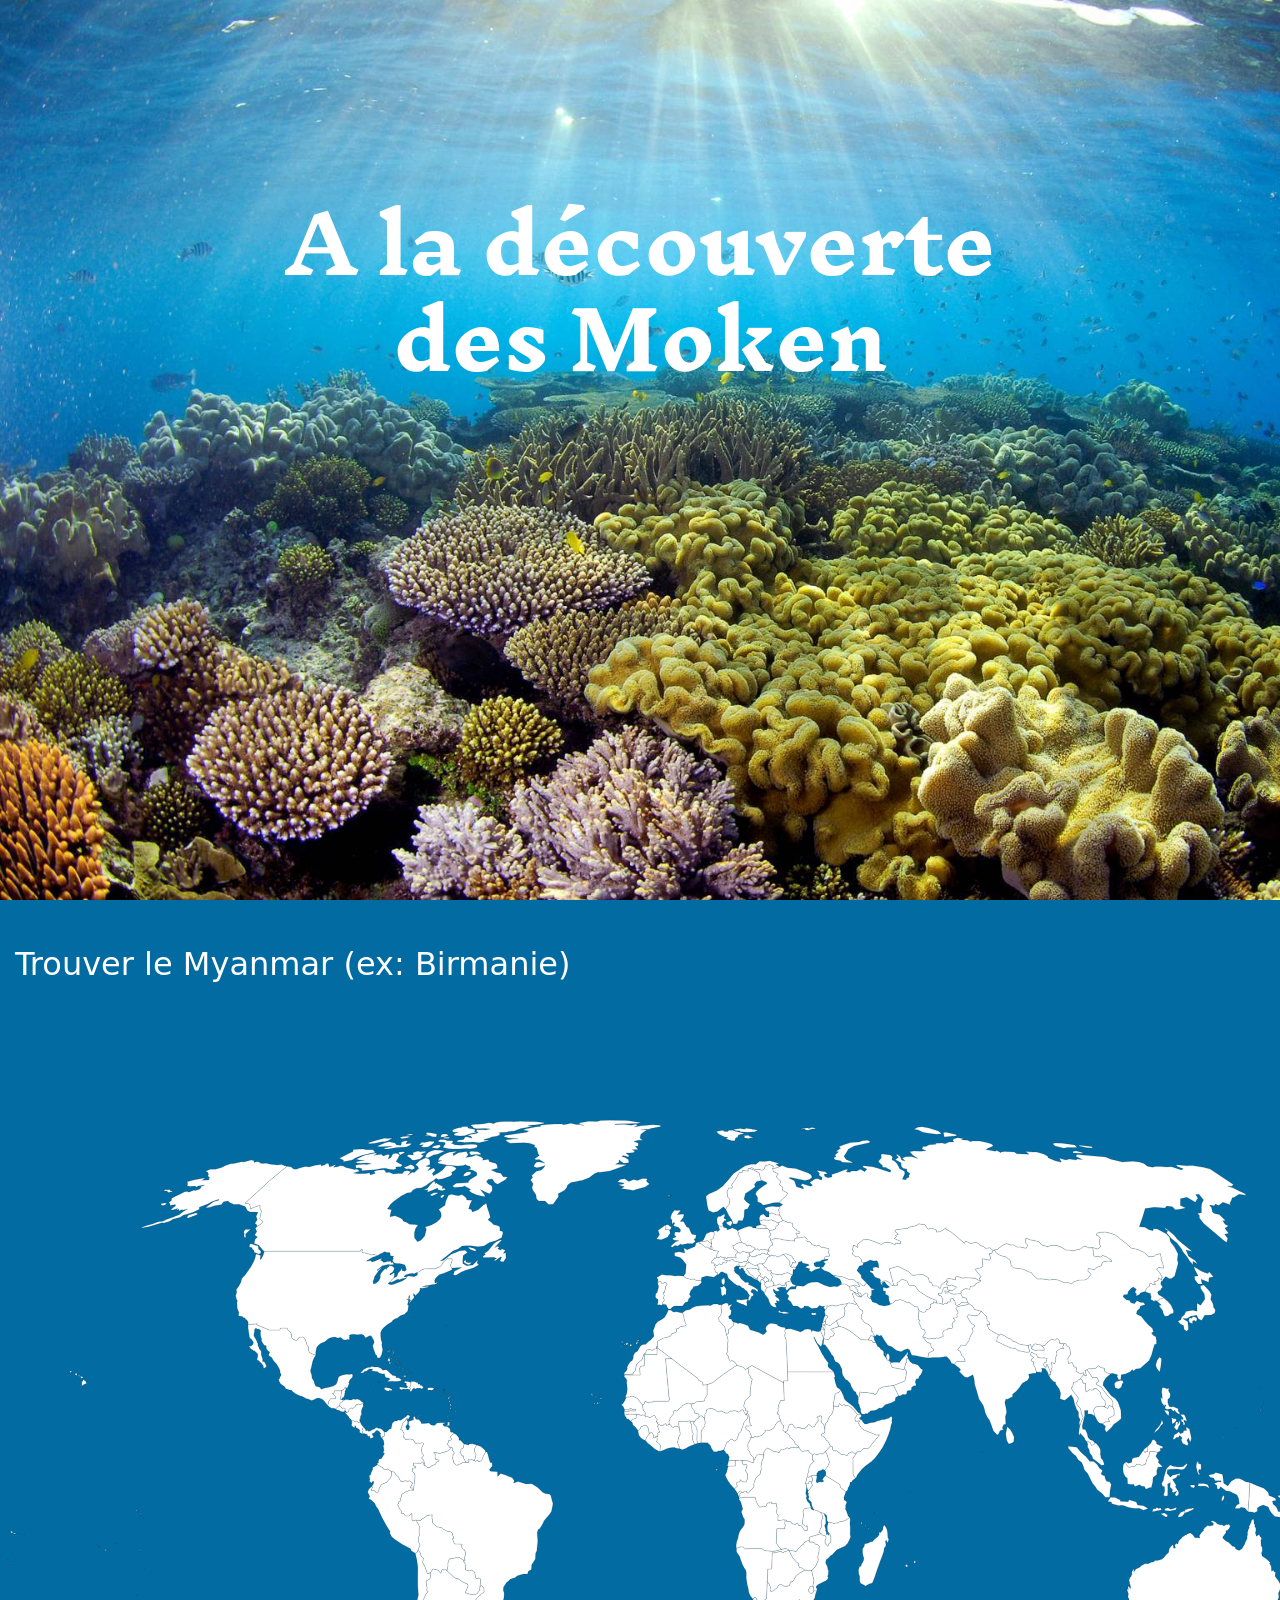
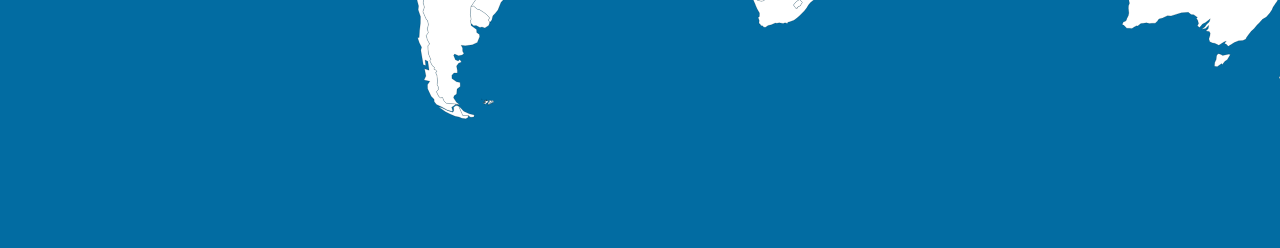
==== index.html @ c0bf1353 "Initial commit Created from https://vercel.com/new" ====
<!DOCTYPE html>
<html lang="fr">

<head>
    <meta charset="UTF-8">
    <meta name="viewport" content="width=device-width, initial-scale=1.0">
    <link href="style.css" rel="stylesheet">
    <link href="https://cdn.jsdelivr.net/npm/bootstrap@5.3.3/dist/css/bootstrap.min.css" rel="stylesheet"
        integrity="sha384-QWTKZyjpPEjISv5WaRU9OFeRpok6YctnYmDr5pNlyT2bRjXh0JMhjY6hW+ALEwIH" crossorigin="anonymous">
    <title>MOKEN</title>
</head>

<body>

    <div class="imagedefond">
        <h1 id="title">A la découverte <br> des Moken</h1>
    </div>
    <div class="fond-bleu" >
        <h2>Trouver le Myanmar (ex: Birmanie)</h2>
        <svg baseprofile="tiny" fill="#ffffff" height="857" stroke="black" stroke-linecap="round" stroke-linejoin="round" stroke-width=".2" version="1.2" viewbox="0 0 2000 857" width="1400" xmlns="http://www.w3.org/2000/svg">
            
            
            
            <path d="M1383 261.6l1.5 1.8-2.9 0.8-2.4 1.1-5.9 0.8-5.3 1.3-2.4 2.8 1.9 2.7 1.4 3.2-2 2.7 0.8 2.5-0.9 2.3-5.2-0.2 3.1 4.2-3.1 1.7-1.4 3.8 1.1 3.9-1.8 1.8-2.1-0.6-4 0.9-0.2 1.7-4.1 0-2.3 3.7 0.8 5.4-6.6 2.7-3.9-0.6-0.9 1.4-3.4-0.8-5.3 1-9.6-3.3 3.9-5.8-1.1-4.1-4.3-1.1-1.2-4.1-2.7-5.1 1.6-3.5-2.5-1 0.5-4.7 0.6-8 5.9 2.5 3.9-0.9 0.4-2.9 4-0.9 2.6-2-0.2-5.1 4.2-1.3 0.3-2.2 2.9 1.7 1.6 0.2 3 0 4.3 1.4 1.8 0.7 3.4-2 2.1 1.2 0.9-2.9 3.2 0.1 0.6-0.9-0.2-2.6 1.7-2.2 3.3 1.4-0.1 2 1.7 0.3 0.9 5.4 2.7 2.1 1.5-1.4 2.2-0.6 2.5-2.9 3.8 0.5 5.4 0z" id="AF" name="Afghanistan">
            </path> 
            <path class="Angola" d="M 1121.2 572 1121.8 574 1121.1 577.1 1122 580.1 1121.1 582.5 1121.5 584.7 1109.8 584.6 1109 605.1 1112.6 610.3 1116.2 614.3 1105.8 616.9 1092.3 616 1088.5 613 1065.8 613.2 1065 613.7 1061.7 610.8 1058.1 610.6 1054.7 611.7 1052 612.9 1051.5 608.9 1052.4 603.2 1054.4 597.3 1054.7 594.6 1056.6 588.8 1058 586.2 1061.3 582 1063.2 579.1 1063.8 574.4 1063.5 570.7 1061.9 568.4 1060.4 564.5 1059.1 560.7 1059.4 559.3 1061.1 556.8 1059.5 550.6 1058.3 546.3 1055.5 542.2 1056.1 541 1058.4 540.1 1060.1 540.2 1062.1 539.5 1078.8 539.6 1080.1 544.3 1081.7 548.2 1083 550.3 1085.1 553.6 1088.9 553.1 1090.7 552.2 1093.8 553.1 1094.7 551.5 1096.2 547.8 1099.7 547.5 1100 546.4 1102.9 546.4 1102.4 548.7 1109.2 548.6 1109.3 552.7 1110.4 555.1 1109.5 559 1109.9 563 1111.7 565.4 1111.3 573 1112.7 572.4 1115.1 572.6 1118.6 571.6 1121.2 572 Z">
            </path>

            <path class="Angola" d="M 1055.3 539 1053.8 534.2 1056.1 531.4 1057.8 530.3 1059.9 532.5 1057.9 533.9 1056.9 535.5 1056.7 538.3 1055.3 539 Z">
            </path>

            <path d="M1088 228l0.4 1.2 1.4-0.6 1.2 1.7 1.3 0.7 0.6 2.3-0.5 2.2 1 2.7 2.3 1.5 0.1 1.7-1.7 0.9-0.1 2.1-2.2 3.1-0.9-0.4-0.2-1.4-3.1-2.2-0.7-3 0.1-4.4 0.5-1.9-0.9-1-0.5-2.1 1.9-3.1z" id="AL" name="Albania">
            </path>

            <path d="M1296.2 336.7l1.3 5.1-2.8 0 0 4.2 1.1 0.9-2.4 1.3 0.2 2.6-1.3 2.6 0 2.6-1 1.4-16.9-3.2-2.7-6.6-0.3-1.4 0.9-0.4 0.4 1.8 4.2-1 4.6 0.2 3.4 0.2 3.3-4.4 3.7-4.1 3-4 1.3 2.2z" id="AE" name="United Arab Emirates">
            </path>

            <path class="Argentina" d="M 669.1 851.7 666.1 851.5 661.1 851.5 655.1 837.9 658.2 840.7 662.5 845.3 670.3 849 677.6 850.5 676.8 853.5 672.4 853.8 669.1 851.7 Z">
            </path>

            <path class="Argentina" d="M 638.6 644.7 649.9 655.1 654.5 656.1 661.8 660.9 667.7 663.4 668.8 666.2 664.6 676 670.4 677.7 676.7 678.7 680.9 677.7 685.2 672.7 685.5 667.1 688.1 665.8 691.3 669.6 691.7 674.7 687.5 678.2 684.2 680.8 678.9 687.1 672.9 695.8 672.4 701 672 707.6 673.2 714 672.3 715.4 672.7 719.5 673 722.9 680.8 728.4 681 732.8 684.9 735.6 685.2 738.7 681.9 746.9 674.9 750.4 664.7 751.7 658.7 751 660.8 754.9 660.9 759.6 662.7 762.8 660.2 765.1 655.1 766 649.5 763.6 648 765.3 650.5 771.6 654.5 773.5 656.8 771.5 659.3 774.8 655.1 776.8 652.2 780.8 653.4 787.1 653.3 790.5 648.5 790.5 645.5 793.7 645.6 798.5 652.1 803.1 657.3 804.3 657.5 810 652.9 813.5 652.3 820.8 648.8 823.2 647.9 826.1 652.1 832.6 656.7 836.1 654.6 835.8 649.7 834.8 637.6 834 634.1 830.4 632.2 825.8 629.1 826.2 626.5 823.9 623.4 817.4 626.1 814.6 626.2 810.7 624.4 807.5 625.1 802.1 624 793.8 622.2 790.1 624 788.9 622.6 786.5 619.8 785.3 620.6 782.6 617.5 780.2 613.8 772.9 615.5 771.6 612.2 763.8 611.4 757.3 611.2 751.6 613.7 749.3 610.4 743 608.8 737.2 611.8 733 610.4 727.6 612 721.4 610.6 715.5 609 714.3 604.1 703.2 606.2 696.6 604.5 690.4 605.4 684.5 608 678.5 611.3 674.5 609.3 672 610.1 669.9 608.5 659.2 614.1 656.1 615.3 649.4 614.4 647.8 618.4 642 625.9 643.6 629.6 648.2 631.2 643 637.6 643.3 638.6 644.7 Z">
            </path>

            <path d="M1230.8 253l-1.8 0.2-2.8-3.7-0.2-1-2.3 0-1.9-1.7-1 0.1-2.4-1.8-4.2-1.6-0.1-3.1-1.3-2.2 7-1 1.4 1.6 2.2 1.1-0.7 1.6 3.2 2.2-1.1 2.1 2.6 1.7 2.5 1 0.9 4.5z" id="AM" name="Armenia">
            </path>

            <path class="Australia" d="M 1743 763.6 1746.7 765.8 1750 764.9 1754.9 763.7 1757.7 764.1 1753.2 771.7 1749.9 773.8 1745.9 779 1745.3 777.2 1738.7 781.6 1737.9 781.3 1734.9 781.1 1735.4 775.7 1737.4 771.5 1738 765.9 1740 763 1743 763.6 Z">
            </path>

            <path class="Australia" d="M 1793.5 590.2 1794.7 595.2 1798.7 592.8 1800.1 595.5 1802.4 598 1801.3 600.9 1801.5 606.4 1801.7 609.6 1803 610.4 1803.4 615.9 1802.2 619.2 1803 623.5 1808.4 626.9 1811.6 629.9 1814.8 632.7 1813.7 634.3 1816 638.3 1816.5 645.3 1819.1 643.9 1820.6 646.6 1822.2 645.7 1821.5 652.5 1824.4 656.4 1826.3 658.8 1829.1 664 1829.1 669.2 1828.1 672.9 1826.3 676.8 1827 682.3 1824.5 688 1822.4 691 1818.6 696.7 1817.1 700.4 1814 705 1809 710.8 1803.5 714 1799.1 718.9 1795.8 722.1 1791.4 727.6 1787.7 730.8 1783.8 735.6 1780.7 740 1779.9 742.1 1775.6 744.3 1769.5 744.5 1763.2 747.2 1759.4 749.6 1754.6 752.4 1751.9 749.5 1749.3 748.4 1751.9 745.1 1748.4 746.3 1741.2 750.9 1737.6 749.2 1735.2 748.2 1732.4 747.7 1728.3 745.9 1727 741.9 1728.5 737.1 1728.9 733.8 1727.5 731.2 1722.8 730.5 1726 727.3 1726.9 722.6 1722.2 727 1716.9 728.2 1721.4 724.7 1723.9 721 1727.4 717.8 1729 713.1 1722.2 718.5 1717.9 720.7 1713.6 725.8 1710.6 723.2 1712.3 719.8 1710.9 715.1 1709.1 712.7 1710.7 711.2 1705.4 707.3 1701.6 707.2 1697.6 704 1687.7 704.6 1679.8 706.9 1672.9 709.1 1667.9 708.7 1660.9 712 1655.6 713.4 1653.3 716.8 1650.3 719.4 1645.6 719.6 1642 720.1 1637.8 719 1633.6 719.7 1629.8 720 1625.3 723.4 1623.8 723.1 1620.4 724.9 1617 726.9 1613.2 726.7 1609.7 726.7 1605.6 722.6 1603.2 721.4 1604.7 717.7 1607.6 716.8 1609.1 715.4 1609.7 713.1 1612 708.6 1612.7 704.8 1612 698.3 1612.2 694.6 1613.6 691 1612.7 686.8 1613 684.9 1611.3 682.3 1612 677.3 1610.1 672.2 1610 669.5 1611.8 672.3 1611.3 666.3 1613.6 668.2 1614.7 670.7 1615.3 667.4 1613.7 662.3 1613.6 660.3 1612.8 658.4 1614.1 654.7 1615.6 653.1 1616.9 649.9 1617 646.1 1620.1 641.5 1619.7 646.4 1622.8 642 1627.7 639.8 1630.9 637.1 1635.6 634.7 1638.2 634.2 1639.6 635 1644.4 632.6 1647.9 631.9 1649 630.5 1650.5 629.9 1653.6 630.1 1659.8 628.2 1663.3 625.3 1665.3 621.9 1669.2 618.7 1669.9 616.1 1670.6 612.6 1675.5 607.1 1676.9 612.7 1679.5 611.4 1678 608.4 1680.3 605.3 1682.5 606.7 1684 601.8 1687.5 598.6 1689.3 596.1 1692.2 595 1692.6 593.2 1694.9 593.9 1695.3 592.3 1697.9 591.4 1700.7 590.5 1704.4 593.5 1707 597.3 1710.5 597.3 1714 597.9 1713.3 594.4 1716.8 589.3 1719.5 587.6 1718.9 586 1721.8 582.3 1725.5 580 1728.2 580.8 1733.1 579.6 1733.4 576.3 1729.5 574.2 1732.6 573.3 1736.2 574.9 1738.9 577.5 1743.4 579.1 1745.1 578.5 1748.4 580.5 1751.9 578.6 1753.9 579.2 1755.4 577.9 1757.6 581.1 1755.6 584.6 1753.1 587.2 1751.2 587.4 1751.5 589.9 1749.3 593.1 1746.8 596.3 1747 598.1 1750.8 601.7 1754.8 603.7 1757.3 605.9 1760.6 609.7 1762.2 609.7 1764.8 611.4 1765.3 613.4 1770.2 615.5 1774.3 613.3 1776.1 609.9 1777.8 607 1779.1 603.5 1781.7 598.4 1781.5 595.3 1782.2 593.4 1782.1 589.8 1783.5 584.9 1784.8 583.6 1784.2 581.5 1786 578.1 1787.5 574.6 1787.9 572.7 1790.2 570.3 1791.5 573.5 1791.4 577.5 1792.7 578.3 1792.6 581 1794.2 584.2 1794.1 587.9 1793.5 590.2 Z">
            </path>

            <path d="M1070.6 190.8l-0.3 0.8 0.7 2.1-0.2 2.6-2.8 0 1.1 1.4-1.3 4-0.9 1.1-4.4 0.1-2.4 1.5-4.2-0.5-7.3-1.7-1.3-2.1-4.9 1.1-0.5 1.2-3.1-0.9-2.6-0.2-2.3-1.2 0.7-1.5-0.2-1.1 1.4-0.3 2.7 1.7 0.6-1.7 4.4 0.3 3.5-1.1 2.4 0.2 1.7 1.3 0.4-1.1-1-4.1 1.7-0.8 1.6-2.9 3.8 2.1 2.6-2.6 1.7-0.5 4 1.9 2.3-0.3 2.4 1.2z" id="AT" name="Austria">
            </path>

            <path class="Azerbaijan" d="M 1229 253.2 1225.2 252.3 1222 249.4 1220.8 246.9 1221.8 246.8 1223.7 248.5 1226 248.5 1226.2 249.5 1229 253.2 Z">
            </path>
            
            <path class="Azerbaijan" d="M 1235.3 236.2 1237.8 233.6 1241.3 236.9 1244.9 241.5 1247.4 241.8 1249.3 243.5 1245.1 244 1245.2 249 1244.8 251.2 1243.1 252.7 1243.9 255.8 1242.6 256.2 1238.7 252.8 1239.9 249.7 1238 247.8 1236.1 248.3 1230.8 253 1229.9 248.5 1227.4 247.5 1224.8 245.8 1225.9 243.7 1222.7 241.5 1223.4 239.9 1221.2 238.8 1219.8 237.2 1220.9 236.1 1225.1 238 1228 238.3 1228.6 237.6 1225.3 234.1 1226.5 233.3 1228 233.5 1232.3 237.3 1234.7 237.8 1235.3 236.2 Z">
            </path>

            <path d="M1154.9 530.4l-0.6 0.1 0-0.3-2-6.1-0.01-0.06-0.09-1.04-1.4-2.9 3.5 0.5 1.7-3.7 3.1 0.4 0.3 2.5 1.2 1.5 0 2.1-1.4 1.3-2.3 3.4-2 2.3z" id="BI" name="Burundi">
            </path>

            <path d="M1016.5 177.1l-0.4 4.2-1.3 0.2-0.4 3.5-4.4-2.9-2.5 0.5-3.5-2.9-2.4-2.5-2.2-0.1-0.8-2.2 3.9-1.2 3.6 0.5 4.5-1.3 3.1 2.7 2.8 1.5z" id="BE" name="Belgium">
            </path>

            <path d="M1006.7 427l-0.2 2.1 1.3 3.8-1.1 2.6 0.6 1.7-2.8 4-1.7 2-1.1 4 0.2 4.1-0.3 10.3-4.7 0.8-1.4-4.4 0.3-14.8-1.2-1.3-0.2-3.2-2-2.2-1.7-1.9 0.7-3.4 2-0.7 1.1-2.8 2.8-0.6 1.2-1.9 1.9-1.9 2 0 4.3 3.7z" id="BJ" name="Benin">
            </path>

            <path d="M988.5 406l-0.5 3.1 0.8 2.9 3.1 4.2 0.2 3.1 6.5 1.5-0.1 4.4-1.2 1.9-2.8 0.6-1.1 2.8-2 0.7-4.9-0.1-2.6-0.5-1.8 1-2.5-0.5-9.8 0.3-0.2 3.7 0.8 4.8-3.9-1.6-2.6 0.2-2 1.6-2.5-1.3-1-2.2-2.5-1.4-0.4-3.7 1.6-2.7-0.2-2.2 4.5-5.3 0.9-4.4 1.5-1.6 2.7 0.9 2.4-1.3 0.8-1.7 4.3-2.8 1.1-2 5.3-2.7 3.1-0.9 1.4 1.2 3.6 0z" id="BF" name="Burkina Faso">
            </path>

            <path d="M1500.6 360.3l0.6 4.6-2.1-1 1.1 5.2-2.1-3.3-0.8-3.3-1.5-3.1-2.8-3.7-5.2-0.3 0.9 2.7-1.2 3.5-2.6-1.3-0.6 1.2-1.7-0.7-2.2-0.6-1.6-5.3-2.6-4.8 0.3-3.9-3.7-1.7 0.9-2.3 3-2.4-4.6-3.4 1.2-4.4 4.9 2.8 2.7 0.3 1.2 4.5 5.4 0.9 5.1-0.1 3.4 1.1-1.6 5.4-2.4 0.4-1.2 3.6 3.6 3.4 0.3-4.2 1.5 0 4.4 10.2z" id="BD" name="Bangladesh">
            </path>

            <path d="M1132.6 221.6l-2.3 2.6-1.3 4.5 2.1 3.6-4.6-0.8-5 2 0.3 3.2-4.6 0.6-3.9-2.3-4 1.8-3.8-0.2-0.8-4.2-2.8-2.1 0.7-0.8-0.6-0.8 0.6-2 1.8-2-2.8-2.7-0.7-2.4 1.1-1.4 1.8 2.6 1.9-0.4 4 0.9 7.6 0.4 2.3-1.6 5.9-1.5 4 2.3 3.1 0.7z" id="BG" name="Bulgaria">
            </path>

            <path d="M1083 214.3l1.9-0.1-1.1 2.8 2.7 2.5-0.5 2.9-1.1 0.3-0.9 0.6-1.6 1.5-0.4 3.5-4.8-2.4-2.1-2.7-2.1-1.4-2.5-2.4-1.3-1.9-2.7-3 0.8-2.6 2 1.5 1-1.4 2.3-0.1 4.5 1.1 3.5-0.1 2.4 1.4z" id="BA" name="Bosnia and Herzegovina">
            </path>

            <path d="M1141.6 162.7l-3.9-0.2-0.8 0.6 1.5 2 2 4-4.1 0.3-1.3 1.4 0.3 3.1-2.1-0.6-4.3 0.3-1.5-1.5-1.7 1.1-1.9-0.9-3.9-0.1-5.7-1.5-4.9-0.5-3.8 0.2-2.4 1.6-2.3 0.3-0.5-2.8-1.9-2.8 2.8-1.3-0.4-2.4-1.7-2.3-0.6-2.7 4.7 0 4.8-2.3 0.5-3.4 3.6-2-1-2.7 2.7-1 4.6-2.3 5.3 1.5 0.9 1.5 2.4-0.7 4.8 1.4 1.1 2.9-0.7 1.6 3.8 4 2.1 1.1 0 1.1 3.4 1.1 1.7 1.6-1.6 1.3z" id="BY" name="Belarus">
            </path>

            <path d="M487.8 399.8l-1.7 0 1.3-7.2 0.7-5.1 0.1-1 0.7-0.3 0.9 0.8 2.5-3.9 1.1-0.1-0.1 1 1 0-0.3 1.8-1.3 2.7 0.4 1-0.9 2.3 0.3 0.6-1 3.3-1.3 1.7-1.1 0.2-1.3 2.2z" id="BZ" name="Belize">
            </path>

            <path d="M662.5 631.4l-0.3-2-5.4-3.3-5.2-0.1-9.6 1.9-2.1 5.6 0.2 3.5-1.5 7.7-1-1.4-6.4-0.3-1.6 5.2-3.7-4.6-7.5-1.6-4 5.8-3.9 0.9-3.1-8.9-3.7-7.2 1.1-6.2-3.2-2.7-1.2-4.6-3.2-4.4 2.9-6.9-2.9-5.4 1.1-2.2-1.2-2.4 1.9-3.2-0.3-5.4 0-4.6 1.1-2.1-5.5-10.4 4.2 0.6 2.9-0.2 1.1-1.9 4.8-2.6 2.9-2.4 7.3-1.1-0.4 4.8 0.9 2.5-0.3 4.3 6.5 5.7 6.4 1.1 2.3 2.4 3.9 1.3 2.5 1.8 3.5 0 3.4 1.9 0.5 3.7 1.2 1.9 0.3 2.7-1.7 0.1 2.8 7.5 10.7 0.3-0.5 3.7 0.8 2.5 3.2 1.8 1.7 4-0.6 5.1-1.3 2.8 0.8 3.6-1.6 1.4z" id="BO" name="Bolivia">
            </path>

            <path d="M665.8 489.6l3.1 0.6 0.6-1.4-1-1.2 0.6-1.9 2.3 0.6 2.7-0.7 3.2 1.4 2.5 1.3 1.7-1.7 1.3 0.2 0.8 1.8 2.7-0.4 2.2-2.5 1.8-4.7 3.4-5.9 2-0.3 1.3 3.6 3 11.2 3.1 1.1 0.1 4.4-4.3 5.3 1.7 1.9 10.1 1 0.2 6.5 4.3-4.2 7.1 2.3 9.5 3.9 2.8 3.7-0.9 3.6 6.6-2 11 3.4 8.5-0.2 8.4 5.3 7.4 7.2 4.4 1.8 4.8 0.3 2.1 2 2 8.2 1.1 3.9-2.1 10.6-2.7 4.2-7.7 8.9-3.4 7.3-4 5.5-1.4 0.2-1.3 4.7 0.9 12-1.1 9.9-0.3 4.2-1.6 2.6-0.5 8.6-5.2 8.3-0.5 6.7-4.3 2.7-1.1 3.9-6 0-8.5 2.4-3.7 2.9-6 1.9-6.1 5.1-4.1 6.4-0.3 4.8 1.3 3.5-0.3 6.5-0.8 3.1-3.4 3.6-4.5 11.3-4 5-3.2 3.1-1.5 6.1-2.9 3.6-2.1-3.6 1.8-3.1-3.8-4.3-4.8-3.6-6.3-4.1-1.9 0.2-6.3-5-3.4 0.7 6-8.7 5.3-6.3 3.3-2.6 4.2-3.5-0.4-5.1-3.2-3.8-2.6 1.3 0.7-3.7 0.3-3.8-0.3-3.6-2.1-1.1-2 1-2.1-0.3-0.8-2.4-1.1-5.9-1.2-1.9-3.9-1.8-2.2 1.3-5.9-1.3-0.4-8.7-2-3.5 1.6-1.4-0.8-3.6 1.3-2.8 0.6-5.1-1.7-4-3.2-1.8-0.8-2.5 0.5-3.7-10.7-0.3-2.8-7.5 1.7-0.1-0.3-2.7-1.2-1.9-0.5-3.7-3.4-1.9-3.5 0-2.5-1.8-3.9-1.3-2.3-2.4-6.4-1.1-6.5-5.7 0.3-4.3-0.9-2.5 0.4-4.8-7.3 1.1-2.9 2.4-4.8 2.6-1.1 1.9-2.9 0.2-4.2-0.6-3.2 1.1-2.6-0.7-0.1-9.7-4.4 3.7-5-0.1-2.3-3.5-3.8-0.3 1-2.8-3.3-3.9-2.6-5.8 1.5-1.1-0.2-2.8 3.4-1.8-0.7-3.5 1.4-2.2 0.3-3 6.3-4.4 4.6-1.2 0.8-1 5.1 0.3 2.2-17.6 0.1-2.8-0.9-3.6-2.6-2.4 0.1-4.7 3.2-1 1.1 0.7 0.2-2.5-3.3-0.7 0-4 11 0.2 1.9-2.3 1.6 2.1 1 3.8 1.1-0.8 3.1 3.4 4.4-0.4 1.1-2 4.2-1.5 2.4-1.1 0.7-2.7 4.1-1.8-0.3-1.4-4.8-0.5-0.7-4.1 0.3-4.3-2.5-1.6 1.1-0.6 4.1 0.8 4.5 1.6 1.7-1.5 4.1-1 6.4-2.4 2.1-2.5-0.7-1.8 3-0.2 1.2 1.4-0.8 2.9 2 0.9 1.2 3-1.6 2.3-1 5.4 1.4 3.3 0.3 3 3.5 3 2.8 0.3 0.6-1.3 1.8-0.3 2.6-1.1 1.8-1.7 3.2 0.6 1.3-0.3z" id="BR" name="Brazil">
            </path>
            
            <path d="M1633.1 472.8l2.2-2.4 4.6-3.6-0.1 3.2-0.1 4.1-2.7-0.2-1.1 2.2-2.8-3.3z" id="BN" name="Brunei Darussalam">
            </path>

            <path d="M1488.8 323.5l2.6 2.1 0.5 3.9-4.5 0.2-4.7-0.4-3.2 1-5.5-2.5-0.4-1.2 2.6-4.8 2.6-1.6 4.3 1.4 2.9 0.2 2.8 1.7z" id="BT" name="Bhutan">
            </path>

            <path d="M1127.6 615.7l1.9 5.1 1.1 1.2 1.6 3.7 6.1 7 2.3 0.7-0.1 2.3 1.5 4.1 4.3 1 3.4 2.9-8.1 4.7-5.2 4.8-2 4.3-1.8 2.4-3 0.5-1.2 3.1-0.6 2-3.6 1.4-4.5-0.3-2.5-1.8-2.3-0.7-2.8 1.4-1.5 3.1-2.7 1.9-2.8 2.9-4 0.7-1.1-2.3 0.6-3.9-3-6.1-1.4-1 0.6-18.7 5.5-0.2 0.8-22.9 4.2-0.2 8.7-2.3 2 2.7 3.7-2.5 1.7 0 3.2-1.5 1 0.5z" id="BW" name="Botswana">
            </path>

            <path d="M1121.3 446.5l3.9 2.5 3.1 2.6 0.1 2.1 3.9 3.3 2.4 2.8 1.4 3.8 4.3 2.6 0.9 2-1.8 0.7-3.7-0.1-4.2-0.7-2.1 0.5-0.9 1.6-1.8 0.2-2.2-1.4-6.3 3.2-2.6-0.6-0.8 0.5-1.6 3.9-4.3-1.3-4.1-0.6-3.6-2.4-4.7-2.2-3 2.1-2.2 3.2-0.5 4.5-3.6-0.3-3.9-1.1-3.3 3.4-3 6-0.6-1.9-0.3-2.9-2.6-2.1-2.1-3.3-0.5-2.3-2.7-3.4 0.5-1.9-0.6-2.7 0.4-5 1.4-1.1 2.8-6.5 4.6-0.5 1-1.7 1 0.2 1.4 1.4 7.1-2.4 2.4-2.5 2.9-2.3-0.6-2.2 1.6-0.6 5.5 0.4 5.2-3 4-7 2.8-2.6 3.6-1.1 0.7 2.7 3.3 4 0 2.7-0.8 2.6 0.4 2 1.9 1.9 0.5 0.3z" id="CF" name="Central African Republic">
            </path>
            
            <path class="Canada" d="M 665.9 203.6 669.3 204.5 674 204.3 670.7 206.9 668.7 207.3 663.2 204.6 662.6 202.5 665.1 200.6 665.9 203.6 Z">
            </path>

            <path class="Canada" d="M 680.3 187.6 677.9 187.7 672.1 185.8 668.6 182.8 670.5 182.3 676.4 183.9 680.6 186.5 680.3 187.6 Z">
            </path>

            <path class="Canada" d="M 372.4 191.3 369.3 192.2 363 189.4 363 187.2 360.1 185 360.4 183.2 356.1 182.1 356.7 178.7 358.2 177.3 362.3 178.6 364.7 179.6 368.8 180.2 369 182.4 369.4 185.3 372.6 187.9 372.4 191.3 Z">
            </path>

            <path class="Canada" d="M 711.5 177.8 706.5 183.2 710.4 181.1 713.3 182.5 710.9 184.6 714.7 186.3 717.5 184.8 721.8 186.7 719 191.3 722.8 190.2 722.5 193.5 723 197.4 719.4 203 717 203.2 714.1 202 716.6 196.9 715.4 196.1 708.1 201.5 705.1 201.3 709.5 198.3 705.1 196.8 699.6 197.2 690 197 689.8 195.2 693.6 192.9 691.9 191.3 697.3 187.5 705.5 177.6 709.7 174.1 714.7 172 716.8 172.2 715.3 173.9 711.5 177.8 Z">
            </path>

            <path class="Canada" d="M 351.5 156.4 353 157.2 358 156.7 350.8 163.6 351.1 168.6 349.2 168.6 348.5 165.8 349 162.9 348.2 161 349.5 158.3 351.5 156.4 Z">
            </path>

            <path class="Canada" d="M 634.9 108.9 631.3 111.9 629.6 111.4 629.5 109.7 629.9 109.3 632.7 107.6 634.4 107.7 634.9 108.9 Z">
            </path>

            <path  d="M 625.2 105.7 618 108.9 615 108.7 615 107.2 620 104.5 626 104.6 625.2 105.7 Z">
            </path>

            <path  d="M 622.1 88.9 621.2 91.4 623.9 90.5 625.4 92 628.9 94 632.7 95.7 631.3 98.4 634.8 98 636.7 99.9 631.7 101.7 625.8 100.3 625 97.7 618.7 100.8 610.5 103.7 611.2 100.4 604.9 100.9 610.6 98.1 614.2 93.6 619.3 88.5 622.1 88.9 Z">
            </path>

            <path class="Canada" d="M 667 80.6 662.1 80.9 662.8 78.2 666.6 75.1 670.9 74.4 673.2 75.9 671.7 78.2 670.8 79 667 80.6 Z">
            </path>

            <path  d="M 592.5 69.9 588.4 71.8 584.2 70.2 580.3 70.7 576.9 68.3 581.9 66.6 586.8 64.3 589.8 65.8 591.4 66.8 591.8 67.8 592.5 69.9 Z">
            </path>

            <path  d="M 645.5 212.5 643.3 208.9 646.2 200.4 644.6 198.6 640.9 199.6 639.8 198 634.3 202.7 631.1 207.6 628.3 210.5 625.8 211.5 624.1 211.8 623 213.3 613.7 213.3 605.9 213.4 603.2 214.5 596.4 218.9 596.4 218.8 595.5 218.4 593.5 219.3 591.6 220.6 589.8 219.5 585.1 220.3 581.2 221.2 579.3 222 577 224.1 578.8 224.8 580.5 224.4 580.8 224.4 580.5 226.3 575.7 227 572.9 227.8 571.2 228.8 568.6 228.2 567 228.5 564.1 230.3 559.5 232.3 556.8 231.9 558.8 229.7 562.5 226.2 566.6 224.1 567.7 222.3 568.6 219.3 572.4 215.8 573.3 211.8 574.4 215.7 578.2 216.6 580.6 214.5 579.2 209.7 578.3 207.7 574.3 206.5 570.5 205.8 566.6 205.8 563.2 205 562.8 203.6 561.4 204.5 560.2 204.3 562.1 202.2 560.3 201.4 562.2 199 561 197.2 562.7 195.4 557.5 194.5 557.4 190.9 556.6 190.1 553.3 189.9 549.2 188.7 547.7 189.5 545.9 191 542.6 192 539.5 194.5 534.1 192.8 529.7 193.6 525.8 191.7 521.2 190.7 517.9 190.3 516.9 189.3 517.8 185.9 516.1 185.9 514.8 188.3 504.6 188.3 487.6 188.3 470.8 188.3 455.9 188.3 441.1 188.3 426.4 188.3 411.3 188.3 406.5 188.3 391.8 188.3 377.7 188.3 377 188.3 371.6 182.2 370 179.5 363 176.9 364.3 171.4 367.9 167.7 363.8 165 366.9 160.1 364.8 155.7 367.3 152.5 372.4 149.6 375.6 145.8 371 142 372.4 135.1 373.5 130.9 371.9 128.2 371.1 125.8 371.7 122.7 365.2 124.6 357.6 127.9 357.3 124.1 356.8 121.5 354 119.9 349.8 119.7 385.4 87 410 66.6 416 67.9 419.3 70.5 423 71 429.3 68.8 436.3 67.1 441.6 67.7 450.5 65.4 458.7 64.1 458.9 66.3 463.4 65 467.3 62.5 469.4 63.1 470.8 67.9 480.3 64.2 476.4 68.3 482.4 67.4 485.6 65.9 490.2 66.2 494.1 68.4 501.6 70.4 506.3 71.3 510.7 71 513.6 73.8 505.1 76.5 511.5 77.6 523.4 77 527.8 76 529.2 79.3 536.3 76.6 534.2 74.2 538.7 72.4 543.9 72.1 547.8 71.6 549.9 72.9 551.4 75.8 556.4 75.4 561.7 77.9 568.9 77 574.9 77.1 577.3 73.7 581.8 72.8 586.7 74.6 582.4 79.8 588.6 75.4 591.8 75.6 598.2 70.1 596.6 66.8 593.7 64.6 599.2 58.7 607.4 54.9 611.9 55.8 613.9 58.1 614.3 64.1 608.5 66.7 615.2 67.8 610.8 73.3 619.7 69.1 621.9 72.6 617.6 76.6 618.9 80.3 626.2 76.4 632.7 71.6 637.4 65.7 642.9 66.1 648.3 66.9 651.9 69.6 650.2 72.3 645.1 75.2 646 78.1 643.6 80.8 632.7 84.7 626.2 85.6 623 83.9 619.7 86.7 612.3 91.4 609.3 93.9 601.6 97.7 595.1 98.1 590 100.5 587.1 104.3 581.4 105 572.7 109.7 563.3 116.2 558.3 120.8 553.4 127.7 559.4 128.7 557.9 134.2 557.1 138.8 564.4 137.6 571.4 140.2 574.7 142.5 576.4 145.3 581.3 147 584.9 149.5 592.5 149.9 597.3 150.5 593.7 155.7 592 161.8 592.1 168.7 596.5 174.6 601.2 172.6 606.8 166.2 609.1 156.6 607.4 153.4 616.4 150.5 623.9 146.3 628.7 142.1 630.4 138.1 630 133 626.8 128.5 635.7 122.3 636.7 117 640.6 108 644.4 106.6 651.1 108.2 655.3 108.8 659.8 107.2 662.9 109.2 666.5 112.6 666.7 114.8 674.4 115.3 671.8 120.2 669.5 127.6 673.3 128.6 674.9 132.1 683.1 128.8 690.6 122.2 694.8 119.5 695.9 124.8 698.5 132.3 700.5 139.5 697.1 143.3 701.9 146.7 704.8 150.1 711.7 151.7 714.1 153.6 714.1 158.8 717.5 159.6 718.6 161.9 716.6 168.8 712.3 171.1 708.1 173.3 699.3 175.5 691.4 180.5 682.8 181.6 672.7 180.2 665.4 180.2 660.1 180.6 654.4 185.1 647 187.9 636.9 196.1 629 201.9 633.7 200.9 644.6 192.6 656.9 187.4 664.5 186.8 667.8 189.9 661.7 194.1 661.1 200.8 661.2 205.6 666.8 208.7 675.4 207.8 682.6 200.7 681.6 205.3 684.1 207.6 676.7 211.7 664.3 215.5 658.5 218 651.3 222.6 647.6 222.1 649.1 216.8 659.5 211.5 651.4 211.7 645.5 212.5 Z">
            </path>

            <path  d="M 539 48.7 534.3 51.1 544.8 49.6 547.4 52.2 554.7 49.5 556.5 51.2 554.3 56.3 558.6 54.2 561.4 48.9 565.7 48.1 568.7 48.9 570.9 51 568.2 56.1 565.8 59.8 570 62.4 575 65 572.4 67.3 565.3 67.8 566.1 69.8 562.9 71.8 556.2 71 550.5 69.5 545.4 69.8 535.9 71.7 524.6 72.5 516.7 73 517 70.4 512.9 69 508.6 69.6 508 65.3 511.3 64.7 518.6 63.8 524.1 64.1 530.3 63.1 523.8 61.9 514.7 62.3 509 62.2 509 60.3 520.7 58.1 514.4 58.2 509 56.8 516.8 52.9 522 50.8 536.2 47.7 539 48.7 Z">
            </path>

            <path  d="M 578.5 47.2 571.5 50.6 569.2 47 571.3 46.2 576.8 46 578.5 47.2 Z">
            </path>

            <path class="Canada" d="M 687.1 48.8 686.4 50.2 682.3 50.1 678.2 50 673.3 50.7 672.4 50.3 670.3 47.6 672 45.8 674.2 45.4 682.6 46 687.1 48.8 Z">
            </path>

            <path class="Canada" d="M 647.3 48.5 647.6 51.7 654.8 47.6 666.5 45.5 668.8 50.8 665.6 54.2 674.6 52.7 679.9 50.6 686.7 53.2 690.4 55.7 689.3 58 697.5 56.8 699.4 60.2 707.8 62.3 710 64.4 710.9 69.5 701.8 72 709.5 75.6 715.4 76.8 718.7 81.8 725.2 82.2 721.9 86.1 711 92.6 707 90.2 703.2 84.8 697.3 85.5 695 88.8 697.7 92 702.2 94.6 703.2 96.1 703.1 101.8 699.5 105.9 694.8 104.3 686.2 99.8 689.8 104.7 692.6 108.2 692.3 110.2 681.4 107.9 673.8 104.5 670 101.8 672.4 100.1 667.6 97.2 662.9 94.5 662 96.1 648.9 97 646.5 95.1 651.9 90.9 660 90.8 669.3 90.1 669.1 88.1 672.2 85.3 681 79.9 681.4 77.4 680.9 75.6 676.2 72.9 669.1 71.1 672.6 69.7 670.6 66.3 667.2 66 665.3 64.2 662 65.8 654.1 66.5 640.1 65.3 632.7 63.7 626.8 62.9 624.9 61 631.2 58.6 625.5 58.6 628.8 53.3 635.9 48.7 641.9 46.6 653.1 45.2 647.3 48.5 Z">
            </path>

            <path class="Canada" d="M 596.9 45 600.5 46.1 608.1 45.4 607.6 46.9 601.5 49.4 605.3 51.6 600.1 56.3 591.7 58.3 588.3 57.9 587.4 55.9 581.5 51.9 583.2 50.2 590.6 50.8 589.7 47.5 596.9 45 Z">
            </path>

            <path class="Canada" d="M 619.5 50.5 611.7 54.4 607.3 54.2 609.1 49.6 611.7 47.1 615.9 44.9 621.1 43.5 629 43.7 635.2 44.9 625.1 49.5 619.5 50.5 Z">
            </path>

            <path class="Canada" d="M 503.7 57.7 490.2 60.3 490.8 58 484.8 55.2 489.2 53 496.7 49.2 504.3 45.8 504.7 42.7 518.7 41.9 522.9 43 532.4 43.3 534.3 44.7 535.9 46.9 529.4 48.2 515.5 51.8 506.3 55.5 503.7 57.7 Z">
            </path>

            <path class="Canada" d="M 628.9 39.3 624.8 41.2 619.6 40.8 616.4 39.5 620.9 37.3 627.8 35.9 629.2 37.7 628.9 39.3 Z">
            </path>

            <path class="Canada" d="M 620.1 30.6 620.3 32.9 617.5 35.4 611.7 39.2 604.8 39.7 601.6 38.9 605 36 598.4 36.3 602.7 32.5 606.5 32.7 614.2 31 619.1 31.3 620.1 30.6 Z">
            </path>

            <path class="Canada" d="M 580.7 33.2 580 34.9 584.4 34.1 588 34.3 585.7 36.8 580.6 39.1 566.7 39.9 554.4 42.1 548.4 42.2 549.9 40.6 560.6 38.3 542.7 38.9 538.5 38 550.2 33.2 555.6 31.8 563.9 33.5 566.8 36.4 572.9 36.8 573.6 32.1 579.4 30.3 582.5 30.8 580.7 33.2 Z">
            </path>

            <path class="Canada" d="M 636.4 28.8 638.7 30.4 646.1 30.4 647.5 32 644.7 33.8 647.8 34.9 649 36.1 653.9 36.3 659 36.7 666.1 35.7 674.2 35.2 680 35.6 682.3 37.5 681.3 39.5 677.7 40.9 671 42 666.7 41.3 654.9 42.1 646.9 42.2 641.3 41.6 632.7 40 634.3 37.2 636.4 34.8 635 32.6 628 32 625.4 30.5 629.2 28.5 636.4 28.8 Z">
            </path>

            <path class="Canada" d="M 560.7 26.2 554.9 29.9 549.6 31.6 545.8 31.8 535.9 33.9 528.8 34.7 525.2 33.6 536.9 29.9 549.1 26.8 554.6 26.9 560.7 26.2 Z">
            </path>

            <path class="Canada" d="M 641.9 26.8 640.1 26.9 633.5 26.6 634.2 25.3 641.4 25.4 643 26.2 641.9 26.8 Z">
            </path>

            <path class="Canada" d="M 583.1 25.9 574.3 27.3 571 25.8 576.1 24.3 582.1 23.8 586.2 24.5 583.1 25.9 Z">
            </path>

            <path class="Canada" d="M 590.9 21.7 585.2 22.6 579.2 22.6 580.2 21.9 585.9 20.6 587.6 20.8 590.9 21.7 Z">
            </path>

            <path class="Canada" d="M 637.7 24.2 631.1 25.2 629.5 24.1 630.1 22.4 632.3 20.5 636.7 20.7 638.4 21 640.7 22.6 637.7 24.2 Z">
            </path>

            <path class="Canada" d="M 623.9 23 622.8 24.9 617.5 24.4 613.5 22.9 605.7 22.7 611 21.4 608.2 20.3 610.4 18.5 616.5 19.1 624 20.8 623.9 23 Z">
            </path>

            <path class="Canada" d="M 678 16.9 680.7 18.4 674.2 19.7 663.6 23.2 656.8 23.5 650 22.9 648.4 21 650.5 19.4 654.8 18.2 648.2 18.2 646.2 16.7 646.6 14.8 651.5 12.9 655.6 11.6 659.6 11.3 659.3 10.3 667.6 10.1 669.2 12.3 673.9 13.2 678.7 14.1 678 16.9 Z">
            </path>

            <path class="Canada" d="M 757.2 2.9 765.9 3.2 772.6 3.7 777.8 4.7 776.7 5.7 766.9 7.4 757.9 8.2 753.9 9.1 761.4 9.1 750.9 11.6 744.1 12.8 734.8 16.3 726.7 17 723.6 18 712.3 18.4 716.7 19 713.4 19.8 714.1 22.1 709.1 23.7 702.2 25 698.7 26.8 692.1 28.3 691.6 29.4 698.1 29.2 697 30.4 684.3 33.3 675.8 31.9 664.1 32.7 659.1 32.1 652.3 31.8 654.4 29.5 662.4 28.4 664.4 25 667 24.7 674.5 26.7 672.8 23.7 667.9 22.8 672.9 21 680.5 19.9 683.3 18.3 680.3 16.6 681.4 14.4 690.8 14.5 693 15 700.3 13.4 693 12.9 680.4 13.2 676 11.8 675.2 10.1 672.7 8.9 673.8 7.6 679.8 6.8 684 6.7 691.4 6.1 698.2 4.6 702.1 4.8 704.5 5.9 709.5 3.9 714.7 3.3 721.2 2.9 731.6 2.7 732.9 3.1 743.2 2.5 750.2 2.7 757.2 2.9 Z">
            </path>

            <path d="M1034.4 197.5l0.2 1.1-0.7 1.5 2.3 1.2 2.6 0.2-0.3 2.5-2.1 1.1-3.8-0.8-1 2.5-2.4 0.2-0.9-1-2.7 2.2-2.5 0.3-2.2-1.4-1.8-2.7-2.4 1 0-2.9 3.6-3.5-0.2-1.6 2.3 0.6 1.3-1.1 4.2 0 1-1.3 5.5 1.9z" id="CH" name="Switzerland">
            </path>

            <path class="China" d="M 1602.2 381.9 1597.9 385 1593 383 1592 377.5 1594.2 374.6 1600 372.8 1603.3 372.9 1604.9 375.4 1602.9 378.2 1602.2 381.9 Z">
            </path>

            <path class="China" d="M 1625.6 185.5 1634.6 190 1640.6 195.8 1648.2 195.8 1650.8 193.4 1657.7 191.5 1659 197.2 1658.7 199.5 1661.5 206.3 1662.1 212.5 1655.2 211.4 1652.3 213.6 1657 219 1660.9 226.5 1658.4 226.6 1660.3 229.9 1654.8 226.1 1654.8 229.7 1648.4 232.4 1651.2 235.8 1646.6 235.5 1643 233.5 1641.9 238.1 1638 241.5 1635.9 245.6 1629.6 247.4 1627.2 250.4 1622.4 252.2 1623.7 249.2 1621.4 246.7 1623.4 242.4 1618.9 239.1 1615.5 241.3 1611.9 245.8 1610.6 249.9 1605.6 250.2 1604.3 253.2 1609.1 257.5 1613.9 258.6 1615.3 261.4 1620.4 263.3 1624.2 258.7 1630.1 261.2 1633.6 261.4 1635.9 264.7 1629.2 266.5 1628.2 270 1624.4 273.2 1623.5 277.7 1630.6 281.2 1635.2 287.5 1640.7 293.4 1646.2 298.3 1647.8 303.1 1645 304.9 1647.4 308.3 1651.3 310.3 1652.1 315.5 1652.2 320.6 1649.4 321.2 1647.3 328.1 1645 336.6 1641.6 344.2 1635.2 350.1 1628.6 355.6 1622.5 356.3 1619.6 359.1 1617.3 357.1 1614.8 360.2 1607.6 363.5 1601.8 364.4 1601.1 371.2 1598 371.6 1595.8 366.9 1596.7 364.5 1588.9 362.4 1586.5 363.5 1580.6 361.8 1577.5 359.2 1577.8 355.5 1572.5 354.3 1569.4 351.9 1565.3 355.3 1560 356.1 1555.6 356 1552.9 357.6 1550.2 358.5 1552.2 365.9 1549.2 365.7 1548.4 364.2 1547.9 361.5 1544.1 363.4 1541.5 362.2 1537 359.8 1537.8 354.5 1534.1 353.2 1531.7 347.3 1526.1 348.4 1525.4 340.8 1529.6 335.4 1528.7 330.1 1527.4 325.2 1524.7 323.7 1522 319.9 1518.9 320.4 1512.8 319.4 1514 316.7 1510.4 312.7 1507.2 315.4 1502.3 313.9 1496.9 317.9 1493 322.7 1488.8 323.5 1486 321.8 1483.1 321.6 1478.8 320.2 1476.2 321.8 1473.6 326.6 1472.1 321.5 1469 322.9 1462.5 322.2 1456 320.8 1451 317.9 1446.5 316.7 1444 313.6 1440.7 312.7 1434.3 308.5 1429.5 306.5 1427.6 308 1419 303.5 1412.8 299.5 1409.6 292.4 1413.7 293.3 1413.1 290 1410.1 286.7 1409.3 281.5 1401.6 273.9 1392.1 271.4 1389.2 266.4 1384.5 263.4 1383 261.6 1381.2 258 1380.7 255.5 1377 254 1375.5 254.7 1372.4 248.7 1373.5 247.3 1372.3 245.8 1376.4 242.8 1379.6 241.5 1385.4 242.4 1386 238.3 1392.4 237.6 1393.4 235 1400.3 231.6 1400.5 230.2 1398.8 226.5 1401.7 224.9 1392.9 213.9 1402 211.4 1404 210 1403 198.7 1413.8 200.8 1415.4 197.9 1412.9 191.7 1416.7 191.1 1418.6 186.9 1420.3 186.4 1423.6 190.8 1429.3 194.1 1437.5 196.4 1443.3 201.5 1444.7 208.8 1447.7 211.6 1454.2 212.7 1461.4 213.5 1469.4 217.5 1472.8 218.2 1477.8 224 1482.5 227.8 1488.1 227.6 1499.4 229.1 1505.8 228.2 1511.4 229.1 1520.8 233 1527 233 1530.3 234.9 1534.7 231.5 1541.9 229.3 1549.5 229.1 1554.4 226.9 1556.4 223.5 1558.8 221.3 1556.9 219.2 1554 216.8 1554.5 212.7 1557.7 213.3 1563.6 214.6 1566.8 211.2 1573.2 208.8 1574.5 204.6 1577 202.8 1583.8 202 1588.2 202.7 1587.4 200.5 1580.2 196.1 1575 194.1 1572.5 196.4 1567 195.4 1564.7 196.2 1561.9 193.7 1561.6 187.4 1561 182.7 1568.4 185.1 1572.8 181.2 1570.9 178.4 1570.7 171.9 1572 169.9 1569.5 166.5 1565.8 165.1 1567.5 162 1572.6 160.9 1578.8 160.7 1587.4 162.6 1593.4 164.8 1601.1 171 1604.9 173.7 1609.4 177.5 1615.6 183.5 1625.6 185.5 Z">
            </path>

            <path d="M955.9 435.2l2.5 1.4 1 2.2 2.5 1.3 2-1.6 2.6-0.2 3.9 1.6 1.5 9.2-2.4 5.3-1.5 7.3 2.4 5.5-0.2 2.6-2.6 0-3.9-1.2-3.7 0-6.7 1.2-3.9 1.8-5.6 2.4-1.1-0.2 0.4-5.3 0.6-0.8-0.2-2.5-2.4-2.7-1.8-0.4-1.6-1.8 1.2-2.9-0.5-3.1 0.2-1.8 0.9 0 0.4-2.8-0.4-1.3 0.5-0.9 2.1-0.7-1.4-5.2-1.3-2.6 0.5-2.2 1.1-0.5 0.8-0.6 1.5 1 4.4 0 1-1.8 1 0.1 1.6-0.7 0.9 2.7 1.3-0.8 2.4-1z" id="CI" name="Côte d'Ivoire">
            </path>

            <path d="M1072.8 454.2l-2.8 6.5-1.4 1.1-0.4 5 0.6 2.7-0.5 1.9 2.7 3.4 0.5 2.3 2.1 3.3 2.6 2.1 0.3 2.9 0.6 1.9-0.4 3.4-4.5-1.5-4.6-1.7-7.1-0.2-0.7-0.4-3.4 0.8-3.4-0.8-2.7 0.4-9.3-0.1 0.9-5.1-2.3-4.3-2.6-1-1.1-2.9-1.5-0.9 0.1-1.8 1.4-4.6 2.7-6.2 1.6 0 3.4-3.8 2.1-0.1 3.2 2.7 3.9-2.2 0.5-2.7 1.3-2.6 0.8-3.2 3-2.6 1.1-4.5 1.2-1.5 0.8-3.3 1.4-4.1 4.7-5 0.3-2.1 0.6-1.2-2.3-2.5 0.2-2.1 1.5-0.3 2.3 4.1 0.5 4.2-0.2 4.3 3.2 5.8-3.2 0-1.6 0.4-2.6-0.6-1.2 3 3.4 3.8 2.5 1.1 0.8 2.6 1.8 4.4-0.8 1.8z" id="CM" name="Cameroon">
            </path>

            <path d="M1141.3 468.2l3.5 5.3 2.6 0.8 1.5-1.1 2.6 0.4 3.1-1.3 1.4 2.7 5.1 4.3-0.3 7.5 2.3 0.9-1.9 2.2-2.1 1.8-2.2 3.3-1.2 3-0.3 5.1-1.3 2.5-0.1 4.8-1.6 1.8-0.2 3.8-0.8 0.5-0.6 3.6 1.4 2.9 0.1 1-1.2 10.3 1.5 3.6-1 2.7 1.8 4.6 3.4 3.5 0.7 3.5 1.6 1.7-0.3 1.1-0.9-0.3-7.7 1.1-1.5 0.8-1.7 4.1 1.2 2.8-1.1 7.6-0.9 6.4 1.5 1.2 3.9 2.5 1.6-1.2 0.2 6.9-4.3 0-2.2-3.5-2-2.8-4.3-0.9-1.2-3.3-3.5 2-4.4-0.9-1.9-2.9-3.5-0.6-2.7 0.1-0.3-2-1.9-0.1-2.6-0.4-3.5 1-2.4-0.2-1.4 0.6 0.4-7.6-1.8-2.4-0.4-4 0.9-3.9-1.1-2.4-0.1-4.1-6.8 0.1 0.5-2.3-2.9 0-0.3 1.1-3.5 0.3-1.5 3.7-0.9 1.6-3.1-0.9-1.8 0.9-3.8 0.5-2.1-3.3-1.3-2.1-1.6-3.9-1.3-4.7-16.7-0.1-2 0.7-1.7-0.1-2.3 0.9-0.8-2 1.4-0.7 0.2-2.8 1-1.6 2-1.4 1.5 0.7 2-2.5 3.1 0.1 0.3 1.8 2.1 1.1 3.4-4 3.3-3.1 1.4-2.1-0.1-5.3 2.5-6.2 2.6-3.3 3.7-3.1 0.7-2 0.1-2.4 0.9-2.2-0.3-3.7 0.7-5.7 1.1-4 1.7-3.4 0.3-3.9 0.5-4.5 2.2-3.2 3-2.1 4.7 2.2 3.6 2.4 4.1 0.6 4.3 1.3 1.6-3.9 0.8-0.5 2.6 0.6 6.3-3.2 2.2 1.4 1.8-0.2 0.9-1.6 2.1-0.5 4.2 0.7 3.7 0.1 1.8-0.7z" id="CD" name="Democratic Republic of the Congo">
            </path>

            <path d="M1090.9 479.3l-0.3 3.9-1.7 3.4-1.1 4-0.7 5.7 0.3 3.7-0.9 2.2-0.1 2.4-0.7 2-3.7 3.1-2.6 3.3-2.5 6.2 0.1 5.3-1.4 2.1-3.3 3.1-3.4 4-2.1-1.1-0.3-1.8-3.1-0.1-2 2.5-1.5-0.7-2.1-2.2-1.7 1.1-2.3 2.8-4.6-6.8 4.3-3.6-2.1-4.2 2-1.6 3.8-0.8 0.4-2.9 3.1 3.1 5 0.3 1.7-3 0.7-4.3-0.6-5-2.7-3.8 2.5-7.5-1.4-1.2-4.2 0.5-1.6-3.3 0.4-2.8 7.1 0.2 4.6 1.7 4.5 1.5 0.4-3.4 3-6 3.3-3.4 3.9 1.1 3.6 0.3z" id="CG" name="Republic of Congo">
            </path>

            <path d="M584.4 426.2l-3.7 1.1-1.6 3.2-2.3 1.8-1.8 2.4-0.9 4.6-1.8 3.8 2.9 0.4 0.6 2.9 1.2 1.5 0.3 2.5-0.7 2.4 0.1 1.4 1.4 0.5 1.2 2.2 7.3-0.6 3.3 0.8 3.8 5.6 2.3-0.7 4.1 0.3 3.2-0.7 2 1.1-1.2 3.4-1.3 2.2-0.6 4.6 1.1 4.3 1.5 1.9 0.2 1.4-2.9 3.2 2 1.4 1.5 2.3 1.6 6.4-1.1 0.8-1-3.8-1.6-2.1-1.9 2.3-11-0.2 0 4 3.3 0.7-0.2 2.5-1.1-0.7-3.2 1-0.1 4.7 2.6 2.4 0.9 3.6-0.1 2.8-2.2 17.6-2.9-3.4-1.7-0.1 3.5-6.6-4.4-3-3.4 0.6-2.1-1.1-3.1 1.7-4.2-0.9-3.5-6.7-2.6-1.6-1.8-3.1-3.8-3-1.5 0.6-2.4-1.5-2.8-2.1-1.6 1-4.8-0.9-1.4-2.8-1.1 0.1-5.6-3.6-0.7-2 2.1-0.5-0.2-3.2 1.4-2.4 2.8-0.4 2.5-4 2.2-3.4-2-1.5 1.2-3.7-1.1-5.9 1.3-1.7-0.7-5.4-2.2-3.5 0.9-3.1 1.8 0.5 1.1-1.9-1.1-3.8 0.7-0.9 2.9 0.2 4.5-4.5 2.4-0.7 0.1-2.1 1.4-5.5 3.4-2.9 3.5-0.2 0.6-1.3 4.4 0.5 4.6-3.2 2.3-1.4 2.9-3.1 2 0.4 1.3 1.7-1.2 2.1z" id="CO" name="Colombia">
            </path>

            <path d="M514.6 431.6l1.2 3.5 2 2.6 2.5 2.7-2.2 0.6-0.1 2.6 1.1 0.9-0.9 0.8 0.2 1.1-0.6 1.3-0.3 1.3-3-1.4-1.1-1.4 0.7-1.1-0.1-1.4-1.5-1.5-2.2-1.3-1.8-0.8-0.3-1.9-1.4-1.1 0.2 1.8-1.2 1.6-1.2-1.8-1.7-0.7-0.7-1.2 0.1-2 0.9-2-1.5-0.9 1.4-1.3 0.9-0.8 3.6 1.7 1.3-0.8 1.8 0.5 0.8 1.3 1.7 0.5 1.4-1.4z" id="CR" name="Costa Rica">
            </path>

            <path d="M544.8 355.7l1.9 2.3 5.2-0.7 1.8 1.5 4.2 4 3.2 2.9 1.8-0.1 3.2 1.3-0.6 1.8 4 0.3 3.9 2.6-0.8 1.5-3.8 0.8-3.8 0.3-3.7-0.5-8.1 0.6 4.2-3.5-2.1-1.7-3.6-0.4-1.7-1.9-0.8-3.6-3.2 0.2-5-1.7-1.5-1.4-7.1-1-1.8-1.2 2.3-1.6-5.4-0.3-4.4 3.3-2.3 0.1-1 1.6-2.8 0.7-2.3-0.7 3.2-1.9 1.5-2.4 2.7-1.4 3-1.2 4.3-0.6 1.4-0.8 4.7 0.5 4.4 0.1 4.9 2.2z" id="CU" name="Cuba">
            </path>

            <path d="M1059.7 175.2l2.5 2 3.7 0.5-0.2 1.7 2.8 1.3 0.6-1.6 3.4 0.7 0.7 2 3.7 0.3 2.6 3.1-1.5 0-0.7 1.1-1.1 0.3-0.2 1.4-0.9 0.3-0.1 0.6-1.6 0.6-2.2-0.1-0.6 1.4-2.4-1.2-2.3 0.3-4-1.9-1.7 0.5-2.6 2.6-3.8-2.1-3-2.6-2.6-1.5-0.7-2.7-1-1.8 3.4-1.3 1.7-1.6 3.5-1.2 1.1-1.2 1.3 0.7 2.2-0.6z" id="CZ" name="Czech Republic">
            </path>

            <path d="M1053.9 158.9l1.4 3.1-1.2 1.7 1.9 2.1 1.5 3.3-0.2 2.2 2.4 3.9-2.2 0.6-1.3-0.7-1.1 1.2-3.5 1.2-1.7 1.6-3.4 1.3 1 1.8 0.7 2.7 2.6 1.5 3 2.6-1.6 2.9-1.7 0.8 1 4.1-0.4 1.1-1.7-1.3-2.4-0.2-3.5 1.1-4.4-0.3-0.6 1.7-2.7-1.7-1.4 0.3-5.5-1.9-1 1.3-4.2 0 0.4-4.5 2.4-4.2-7.2-1.2-2.4-1.6 0.2-2.7-1-1.4 0.4-4.2-1.1-6.5 2.9 0 1.2-2.3 0.9-5.6-0.9-2.1 0.8-1.3 4-0.3 1 1.3 3.1-3-1.3-2.3-0.4-3.4 3.7 0.8 2.9-0.9 0.3 2.3 4.9 1.4 0.1 2.2 4.7-1.2 2.6-1.6 5.6 2.4 2.4 1.9z" id="DE" name="Germany">
            </path>

            <path d="M1229.5 428.2l-1.9 3.5-1.3-1.2-1.3 0.5-3.2-0.1-0.2-2-0.5-1.8 1.8-3 1.9-2.8 2.4 0.6 1.7-1.6 1.4 2-0.1 2.6-3.1 1.6 2.4 1.7z" id="DJ" name="Djibouti">
            </path>

            <path class="Denmark" d="M 1046.1 147.7 1043.7 152.6 1038.5 149.1 1037.6 146.6 1044.4 144.6 1046.1 147.7 Z">
            </path>

            <path class="Denmark" d="M 1033.3 151.5 1030.4 152.4 1026.7 151.6 1024.6 148.2 1024.2 142.1 1024.8 140.4 1026.1 138.6 1030.1 138.3 1031.7 136.6 1035.3 134.9 1035.3 138 1034.1 140 1034.8 141.6 1037.4 142.5 1036.4 144.8 1035 144.2 1031.9 148.5 1033.3 151.5 Z">
            </path>

            <path d="M585.7 386l0.3-1.8-1.3-1.9 1.5-1.1 0.7-2.5-0.1-3.4 0.8-1.1 4.3 0 3.2 1.6 1.5-0.1 0.7 2.3 3.1-0.2-0.4 1.9 2.5 0.3 2.5 2.3-2.3 2.6-2.6-1.4-2.6 0.3-1.8-0.3-1.1 1.2-2.2 0.4-0.7-1.6-1.9 0.9-2.7 4.4-1.3-1-0.1-1.8z" id="DO" name="Dominican Republic">
            </path>

            <path d="M1031 264.6l-1 3.3 1 6.1-1.1 5.3-3.2 3.6 0.6 4.8 4.5 3.9 0.1 1.5 3.4 2.6 2.6 11.5 1.9 5.7 0.4 3-0.8 5.2 0.4 3-0.6 3.5 0.6 4-2.2 2.7 3.4 4.7 0.2 2.7 2.1 3.6 2.5-1.2 4.5 3 2.5 4-18.8 12.3-16 12.6-7.8 2.8-6.2 0.7-0.1-4.1-2.6-1.1-3.5-1.8-1.3-3-18.7-14-18.6-14-20.5-15.6 0.1-1.2 0.1-0.4 0.1-7.6 8.9-4.8 5.4-1 4.5-1.7 2.1-3.2 6.4-2.5 0.3-4.8 3.1-0.6 2.5-2.3 7.1-1.1 1-2.5-1.4-1.4-1.9-6.8-0.3-3.9-1.9-4.1 5.1-3.5 5.8-1.1 3.3-2.6 5.1-2 9-1.1 8.8-0.5 2.7 0.9 4.9-2.5 5.7-0.1 2.2 1.5 3.6-0.4z" id="DZ" name="Algeria">
            </path>

            <path d="M559 502.8l0.8 4.9-1.7 4.1-6.1 6.8-6.7 2.5-3.4 5.6-0.9 4.3-3.1 2.7-2.5-3.3-2.3-0.7-2.3 0.5-0.3-2.3 1.6-1.5-0.7-2.7 2.9-4.8-1.3-2.8-2.1 3-3.5-2.9 1.1-1.8-1-5.8 2-1 1-4 2.1-4.1-0.3-2.6 3.1-1.4 3.9-2.5 5.6 3.6 1.1-0.1 1.4 2.8 4.8 0.9 1.6-1 2.8 2.1 2.4 1.5z" id="EC" name="Ecuador">
            </path>

            <path d="M1172.1 301.4l3.9 9.4 0.7 1.6-1.3 2.6-0.7 4.8-1.2 3.4-1.2 1.1-2-2.1-2.7-2.8-4.7-9.2-0.5 0.6 2.8 6.7 3.9 6.5 4.9 10 2.3 3.5 2 3.6 5.4 7.1-1 1.1 0.4 4.2 6.8 5.8 1.1 1.3-22.1 0-21.5 0-22.3 0-1-23.7-1.3-22.8-2-5.2 1.1-3.9-1-2.8 1.7-3.1 7.2-0.1 5.4 1.7 5.5 1.9 2.6 1 4-2 2.1-1.8 4.7-0.6 3.9 0.8 1.8 3.2 1.1-2.1 4.4 1.5 4.3 0.4 2.5-1.6z" id="EG" name="Egypt">
            </path>

            <path d="M1228.9 420.3l-1.7 1.6-2.4-0.6-2-2.1-2.5-3.7-2.6-2.1-1.5-2.2-5-2.6-3.9-0.1-1.4-1.3-3.2 1.5-3.6-2.9-1.5 4.8-6.6-1.4-0.7-2.5 2-9.5 0.3-4.2 1.7-2 4-1.1 2.7-3.6 3.6 7.4 1.9 5.9 3.2 3.1 8 6.1 3.3 3.6 3.2 3.8 1.8 2.2 2.9 1.9z" id="ER" name="Eritrea">
            </path>

            <path d="M1113.7 124.6l0.9 1-2.6 3.4 2.4 5.6-1.6 1.9-3.8-0.1-4.4-2.2-2.1-0.7-3.8 1-0.1-3.5-1.5 0.8-3.3-2.1-1-3.4 5.5-1.7 5.6-0.8 5.1 0.9 4.7-0.1z" id="EE" name="Estonia">
            </path>

            <path d="M1207.3 408.5l3.9 0.1 5 2.6 1.5 2.2 2.6 2.1 2.5 3.7 2 2.1-1.9 2.8-1.8 3 0.5 1.8 0.2 2 3.2 0.1 1.3-0.5 1.3 1.2-1.2 2.2 2.2 3.6 2.2 3.1 2.2 2.3 18.7 7.6 4.8-0.1-15.6 19.3-7.3 0.3-5 4.5-3.6 0.1-1.5 2.1-3.9 0-2.3-2.2-5.2 2.7-1.6 2.7-3.8-0.6-1.3-0.7-1.3 0.2-1.8-0.1-7.2-5.4-4 0-1.9-2.1-0.1-3.6-2.9-1.1-3.5-7-2.6-1.5-1-2.6-3-3.1-3.5-0.5 1.9-3.6 3-0.2 0.8-1.9-0.2-5 0-0.8 1.5-6.7 2.6-1.8 0.5-2.6 2.3-5 3.3-3.1 2-6.4 0.7-5.5 6.6 1.4 1.5-4.8 3.6 2.9 3.2-1.5 1.4 1.3z" id="ET" name="Ethiopia">
            </path>

            <path d="M1104.1 70.1l0.4 3.8 7.3 3.7-2.9 4.2 6.5 6.3-1.7 4.8 4.9 4.2-0.9 3.8 7.4 3.9-0.9 2.9-3.4 3.4-8 7.4-8 0.5-7.6 2.1-7.1 1.3-3.2-3.2-4.7-1.9 0.1-5.8-3-5.2 1.6-3.4 3.3-3.5 8.8-6.2 2.6-1.2-0.9-2.4-6.5-2.6-1.8-2.2-1.8-8.5-7.2-3.7-6-2.7 2.2-1.4 5.1 2.8 5.3-0.2 4.7 1.3 3.4-2.4 1.1-4 5.9-1.8 5.8 2.1-0.8 3.8z" id="FI" name="Finland">
            </path>

            <path d="M1060.5 487.3l-0.4 2.8 1.6 3.3 4.2-0.5 1.4 1.2-2.5 7.5 2.7 3.8 0.6 5-0.7 4.3-1.7 3-5-0.3-3.1-3.1-0.4 2.9-3.8 0.8-2 1.6 2.1 4.2-4.3 3.6-5.8-6.5-3.7-5.3-3.5-6.6 0.2-2.2 1.3-2 1.3-4.7 1.2-4.8 1.9-0.3 8.2 0 0-7.7 2.7-0.4 3.4 0.8 3.4-0.8 0.7 0.4z" id="GA" name="Gabon">
            </path>

            <path class="United Kingdom" d="M 956.7 158.2 953.2 157 950.2 157.1 951.4 153.8 950.5 150.6 954.5 150.3 959.4 154.1 956.7 158.2 Z">
            </path>

            <path class="United Kingdom" d="M 972.6 129.5 967.5 136 972.2 135.2 977.3 135.2 976 140.1 971.7 145.5 976.6 145.8 976.9 146.5 981.1 153.6 984.3 154.6 987.2 161.6 988.6 164 994.5 165.1 993.9 169.1 991.5 170.9 993.4 174.1 989 177.3 982.5 177.2 974.1 179 971.9 177.7 968.6 180.6 964.1 179.9 960.5 182.3 958 181.1 965.3 174.6 969.7 173.2 962.1 172.2 960.8 169.7 965.9 167.8 963.4 164.5 964.4 160.5 971.5 161.1 972.3 157.5 969.2 153.8 969.1 153.7 963.4 152.6 962.3 151 964.1 148.3 962.6 146.6 960 149.5 959.9 143.6 957.7 140.6 959.6 134.4 963.4 129.6 967 130 972.6 129.5 Z">
            </path>

            <path d="M1215.7 227.9l5.1 1.3 2.1 2.6 3.6 1.5-1.2 0.8 3.3 3.5-0.6 0.7-2.9-0.3-4.2-1.9-1.1 1.1-7 1-5.6-3.2-5.5 0.3 0.3-2.7-2.1-4.3-3.4-2.4-3-0.7-2.2-1.9 0.4-0.8 4.6 1.1 7.7 1 7.6 3.1 1.2 1.2 2.9-1z" id="GE" name="Georgia">
            </path>

            <path d="M986.5 431.1l-0.4 2 2.3 3.3 0 4.7 0.6 5 1.4 2.4-1.3 5.7 0.5 3.2 1.5 4.1 1.3 2.3-8.9 3.7-3.2 2.2-5.1 1.9-5-1.8 0.2-2.6-2.4-5.5 1.5-7.3 2.4-5.3-1.5-9.2-0.8-4.8 0.2-3.7 9.8-0.3 2.5 0.5 1.8-1 2.6 0.5z" id="GH" name="Ghana">
            </path>

            <path d="M921.5 421.9l0.3 2.4 0.9 0 1.5-0.9 0.9 0.2 1.6 1.7 2.4 0.5 1.5-1.4 1.9-0.9 1.3-0.9 1.1 0.2 1.3 1.4 0.6 1.8 2.3 2.7-1.1 1.6-0.3 2.1 1.2-0.6 0.7 0.7-0.3 1.9 1.7 1.9-1.1 0.5-0.5 2.2 1.3 2.6 1.4 5.2-2.1 0.7-0.5 0.9 0.4 1.3-0.4 2.8-0.9 0-1.6-0.2-1.1 2.6-1.6 0-1.1-1.4 0.4-2.6-2.4-3.9-1.4 0.7-1.3 0.2-1.5 0.3 0.1-2.3-0.9-1.7 0.2-1.9-1.2-2.7-1.6-2.3-4.5 0-1.3 1.2-1.6 0.2-1 1.4-0.6 1.7-3.1 2.9-2.4-3.8-2.2-2.5-1.4-0.9-1.4-1.3-0.6-2.8-0.8-1.4-1.7-1.1 2.6-3.1 1.7 0.1 1.5-1 1.2-0.1 0.9-0.8-0.4-2.1 0.6-0.7 0.1-2.2 2.7 0.1 4.1 1.5 1.2-0.1 0.4-0.7 3.1 0.5 0.8-0.4z" id="GN" name="Guinea">
            </path>

            <path d="M891.6 417.4l0.8-2.9 6.1-0.1 1.3-1.6 1.8-0.1 2.2 1.6 1.7 0 1.9-1 1.1 1.8-2.5 1.5-2.4-0.2-2.4-1.3-2.1 1.5-1 0-1.4 0.9-5.1-0.1z" id="GM" name="The Gambia">
            </path>

            <path d="M909.2 421l-0.1 2.2-0.6 0.7 0.4 2.1-0.9 0.8-1.2 0.1-1.5 1-1.7-0.1-2.6 3.1-2.9-2.6-2.4-0.5-1.3-1.8 0.1-1-1.7-1.3-0.4-1.4 3-1 1.9 0.2 1.5-0.8 10.4 0.3z" id="GW" name="Guinea-Bissau">
            </path>

            <path d="M1050.3 487.3l0 7.7-8.2 0-1.9 0.3-1.1-0.9 1.9-7.2 9.3 0.1z" id="GQ" name="Equatorial Guinea">
            </path>

            <path class="Greece" d="M 1112.7 272.6 1115.8 274.8 1119.9 274.4 1123.9 274.8 1123.9 276 1126.7 275.2 1126.2 277.1 1118.6 277.6 1118.5 276.6 1111.9 275.3 1112.7 272.6 Z">
            </path>

            <path class="Greece" d="M 1121.9 239.9 1118.7 239.7 1116 239.1 1109.8 240.7 1113.8 244.3 1111.3 245.4 1108.4 245.4 1105.3 242.1 1104.4 243.5 1106 247.3 1108.9 250.3 1107 251.7 1110.2 254.6 1113 256.5 1113.4 260.1 1108.4 258.4 1110.2 261.7 1106.9 262.3 1109.4 268 1105.9 268.1 1101.3 265.3 1098.9 260.2 1097.6 255.9 1095.3 253 1092.3 249.3 1091.8 247.5 1094 244.4 1094.1 242.3 1095.8 241.4 1095.7 239.7 1099.1 239.2 1100.9 237.8 1103.7 237.9 1104.5 236.8 1105.5 236.6 1109.3 236.8 1113.3 235 1117.2 237.3 1121.8 236.7 1121.5 233.5 1124.2 235.2 1123.1 239.2 1121.9 239.9 Z">
            </path>

            <path d="M896.3 1.4l19.9 3-6.7 1.4-13 0.2-18.5 0.4 1.4 0.7 12.3-0.5 9.7 1.4 7-1.2 2.4 1.4-4.5 2.4 9.2-1.6 17.1-1.5 10 0.8 1.7 1.7-14.8 2.9-2.2 1-11.4 0.8 8.1 0.2-4.9 3.2-3.6 2.9-1.2 5.2 3.7 3.2-5.9 0.1-6.5 1.6 6.3 2.6-0.1 4.2-4.2 0.5 4.1 4.3-8.7 0.4 4 2-1.6 1.8-5.7 0.8-5.5 0.1 4.2 3.4-0.5 2.4-7.3-2.2-2.4 1.4 5 1.3 4.6 3.2 0.6 4.3-7.4 1-2.7-2.1-4.2-3 0.5 3.6-5.4 2.8 10.7 0.2 5.5 0.3-11.9 4.7-12.2 4.3-12.7 1.8-4.6 0.1-4.9 2.1-7.5 5.8-10.2 3.9-3 0.3-6.1 1.3-6.6 1.4-4.8 3.4-1.4 4-3.4 3.8-8.6 4.6 0.3 4.5-3.6 4.8-4.1 5.7-6.5 0.4-5-4.8-9-0.1-3.2-3.2-0.8-5.6-4.8-7.2-0.7-3.7 1.5-5.1-3.7-5.1 3.3-4.1-1.9-2 7-6.4 7.2-2.1 2.6-2.2 2.8-4.2-5.5 1.9-2.6 0.8-4.1 0.7-4.2-1.7 1.5-3.7 3-2.8 3.8-0.1 7.6 1.5-5.3-3.4-2.7-1.8-4.4 0.7-2.6-1.3 7-4.8-1.3-2-1.1-3.5-1.4-5.4-3.6-1.9 1.4-2.1-8.1-2.9-7.7-0.4-10.1 0.2-9.5 0.4-3.1-1.6-3.8-3.1 11-1.5 7.6-0.2-14.6-1.3-6.5-1.9 2.2-1.8 15.7-2.2 15-2.2 2.8-1.6-8.1-1.6 4.6-1.7 14.7-2.9 5.4-0.4 0.2-1.8 9-1.1 11-0.6 10.4 0 2.8 1.2 10.6-2.2 7.1 1.5 4.6 0.3 6.2 1.3-6.7-2.1 1.6-1.7 12.7-2.2 11.6 0.2 5.1-1.4 11.9-0.3 26.3 0.4z" id="GL" name="Greenland">
            </path>

            <path d="M488.1 387.5l-0.7 5.1-1.3 7.2 1.7 0 1.7 1.2 0.6-1 1.5 0.8-2.8 2.5-2.9 1.8-0.5 1.2 0.3 1.3-1.3 1.6-1.4 0.4 0.3 0.8-1.2 0.7-2 1.6-0.3 0.9-2.8-1.1-3.5-0.1-2.4-1.3-2.8-2.6 0.4-1.9 0.8-1.5-0.7-1.2 3.3-5.2 7.2 0 0.4-2.2-0.8-0.4-0.5-1.4-1.9-1.5-1.8-2.1 2.5-0.1 0.5-3.6 5.2 0 5.2 0.1z" id="GT" name="Guatemala">
            </path>

            <path d="M662.9 463.5l-1 5.8-3.5 1.6 0.3 1.5-1.1 3.4 2.4 4.6 1.8 0 0.7 3.6 3.3 5.6-1.3 0.3-3.2-0.6-1.8 1.7-2.6 1.1-1.8 0.3-0.6 1.3-2.8-0.3-3.5-3-0.3-3-1.4-3.3 1-5.4 1.6-2.3-1.2-3-2-0.9 0.8-2.9-1.2-1.4-3 0.2-3.7-4.8 1.6-1.8 0-3 3.5-1 1.4-1.2-1.8-2.4 0.5-2.3 4.7-3.8 3.6 2.4 3.3 4.1 0.1 3.4 2.1 0.1 3 3.1 2.1 2.3z" id="GY" name="Guyana">
            </path>

            <path d="M519.6 405.5l-1.9-0.1-0.9 0.9-2 0.8-1.4 0-1.3 0.8-1.1-0.2-0.9-1-0.6 0.2-0.9 1.5-0.5-0.1-0.2 1.4-2.1 1.7-1.2 0.8-0.6 0.8-1.5-1.3-1.4 1.7-1.2 0-1.3 0.1-0.2 3.2-0.8 0-0.8 1.5-1.8 0.3-0.8-2-1.7-0.6 0.7-2.6-0.7-0.7-1.2-0.4-2.5 0.7-0.1-0.8-1.6-1.1-1.1-1.2-1.6-0.6 1.3-1.6-0.3-1.3 0.5-1.2 2.9-1.8 2.8-2.5 0.6 0.3 1.3-1.1 1.6-0.1 0.5 0.5 0.9-0.3 2.6 0.6 2.6-0.2 1.8-0.7 0.8-0.7 1.7 0.3 1.3 0.4 1.5-0.1 1.2-0.6 2.5 0.9 0.8 0.2 1.6 1.2 1.5 1.4 1.9 1 1.3 1.7z" id="HN" name="Honduras">
            </path>

            <path d="M1081.5 207.6l1.5 2.5 1.7 1.8-1.7 2.4-2.4-1.4-3.5 0.1-4.5-1.1-2.3 0.1-1 1.4-2-1.5-0.8 2.6 2.7 3 1.3 1.9 2.5 2.4 2.1 1.4 2.1 2.7 4.8 2.4-0.5 1-5-2.3-3.2-2.3-4.8-1.9-4.7-4.6 1-0.5-2.5-2.7-0.3-2.1-3.3-1-1.4 2.7-1.6-2.1 0-2.2 0.1-0.1 3.6 0.2 0.8-1 1.8 1 2 0.1-0.1-1.7 1.7-0.7 0.3-2.5 3.9-1.7 1.6 0.8 4 2.7 4.3 1.2 1.8-1z" id="HR" name="Croatia">
            </path>

            <path d="M586.8 375.3l0.1 3.4-0.7 2.5-1.5 1.1 1.3 1.9-0.3 1.8-3.6-1.1-2.7 0.4-3.4-0.4-2.7 1.2-2.8-2 0.7-2.1 5.1 0.9 4.1 0.5 2.2-1.4-2.3-2.8 0.4-2.5-3.5-1 1.5-1.7 3.4 0.2 4.7 1.1z" id="HT" name="Haiti">
            </path>

            <path d="M1096.2 191.9l3 1.7 0.5 1.7-2.9 1.3-1.9 4.2-2.6 4.3-3.9 1.2-3.2-0.3-3.7 1.6-1.8 1-4.3-1.2-4-2.7-1.6-0.8-1.2-2.1-0.8-0.1 1.3-4-1.1-1.4 2.8 0 0.2-2.6 2.7 1.7 1.9 0.6 4.1-0.7 0.3-1.3 1.9-0.2 2.3-0.9 0.6 0.4 2.3-0.8 1-1.5 1.6-0.4 5.5 1.9 1-0.6z" id="HU" name="Hungary">
            </path>

            <path class="Indonesia" d="M 1667.5 567.6 1665.1 567.7 1658 563.2 1663.4 561.9 1666.2 563.9 1668 565.8 1667.5 567.6 Z">
            </path>

            <path class="Indonesia" d="M 1692.3 558.9 1692.8 560.2 1692.7 562.1 1688.6 566.9 1683.6 568.3 1683 567.6 1683.7 565.4 1686.5 561.5 1692.3 558.9 Z">
            </path>

            <path class="Indonesia" d="M 1652.7 553.8 1654.6 555.5 1658.2 555 1659.4 557.7 1652.7 559 1648.8 559.9 1645.7 559.8 1647.9 556.1 1651.1 556.1 1652.7 553.8 Z">
            </path>

            <path class="Indonesia" d="M 1681 553.8 1679.9 557.4 1671.3 559.2 1663.8 558.4 1664 556 1668.6 554.7 1672 556.6 1675.8 556.1 1681 553.8 Z">
            </path>

            <path class="Indonesia" d="M 1600.8 545.3 1611.6 546 1613 543.3 1623.3 546.4 1625.1 550.6 1633.5 551.8 1640.2 555.6 1633.6 558 1627.5 555.4 1622.4 555.6 1616.6 555.1 1611.4 554 1605 551.5 1600.9 550.9 1598.5 551.7 1588.3 549 1587.5 546.3 1582.4 545.8 1586.6 539.7 1593.4 540.1 1597.8 542.6 1600.2 543.1 1600.8 545.3 Z">
            </path>

            <path class="Indonesia" d="M 1748.7 541.7 1745.5 546.1 1745.3 541.3 1746.4 539 1747.7 536.8 1748.9 538.7 1748.7 541.7 Z">
            </path>

            <path class="Indonesia" d="M 1707.3 524 1705.1 526.2 1701.3 525 1700.3 522.2 1706 521.9 1707.3 524 Z">
            </path>
            
            <path class="Indonesia" d="M 1725.7 521.7 1727.5 526.6 1722.9 523.9 1718.2 523.4 1714.9 523.8 1711 523.6 1712.5 520.1 1719.5 519.8 1725.7 521.7 Z">
            </path>

            <path class="Indonesia" d="M 1785.5 518.5 1784.5 539.4 1782.9 560.4 1778.3 555.1 1772.7 553.8 1771.2 555.6 1764 555.8 1766.8 550.6 1770.5 548.8 1769.5 541.8 1767.2 536.5 1756.5 531 1751.9 530.5 1743.6 524.5 1741.8 527.7 1739.6 528.2 1738.5 525.9 1738.6 523.1 1734.4 519.9 1740.6 517.6 1744.6 517.7 1744.2 516 1735.9 516 1733.7 512.2 1728.7 511 1726.4 507.8 1734 506.3 1736.9 504.2 1746 506.8 1746.9 509.2 1748.2 519.6 1753.9 523.4 1758.9 516.6 1765.5 512.8 1770.5 512.8 1775.3 515 1779.4 517.3 1785.5 518.5 Z">
            </path>

            <path class="Indonesia" d="M 1696.4 492.7 1691.9 499.1 1687.6 500.3 1682.2 499.1 1672.7 499.4 1667.8 500.3 1667 505.2 1672 510.9 1675.1 508 1685.7 505.8 1685.2 508.7 1682.7 507.8 1680.2 511.6 1675.1 514.1 1680.2 522.3 1679.1 524.5 1683.9 531.9 1683.6 536.1 1680.5 538 1678.4 535.7 1681.4 530.5 1675.7 533 1674.4 531.2 1675.2 528.7 1671.3 524.9 1672 518.7 1668.1 520.6 1668.3 528.1 1668.1 537.3 1664.4 538.2 1662.1 536.4 1664 530.5 1663.4 524.3 1661 524.2 1659.4 519.8 1661.9 515.6 1662.8 510.5 1665.8 500.8 1666.9 498.2 1671.7 493.4 1676.2 495.3 1683.3 496.2 1689.8 495.9 1695.4 491.3 1696.4 492.7 Z">
            </path>

            <path class="Indonesia" d="M 1716 494.6 1715.7 500.2 1712.8 499.5 1711.9 503.4 1714.2 506.8 1712.6 507.6 1710.4 503.5 1708.7 495.3 1709.7 490.2 1711.5 487.9 1712 491.4 1715.4 491.9 1716 494.6 Z">
            </path>

            <path class="Indonesia" d="M 1608 488.9 1609 493.2 1612.9 496.9 1616.6 495.6 1620.2 496 1623.5 492.8 1626.2 492.2 1631.6 494 1636.2 492.6 1638.8 483.7 1640.9 481.5 1642.6 474.2 1649.1 474.2 1654.1 475.3 1651.1 481.1 1655.5 487.1 1654.6 490.1 1661 496 1654.3 496.8 1652.5 501.2 1652.7 507 1647.2 511.4 1646.8 517.8 1644.3 527.6 1643.6 525.3 1637 528.2 1634.9 524.3 1630.9 523.9 1628.1 521.8 1621.3 524.2 1619.4 521 1615.6 521.4 1611 520.7 1610.4 512.1 1607.6 510.3 1604.9 504.8 1604.1 499.2 1604.7 493.2 1608 488.9 Z">
            </path>

            <path class="Indonesia" d="M 1585.2 539.4 1579 539.5 1574.5 534.2 1567.4 528.9 1565.1 525 1561 519.8 1558.3 515 1554.1 506 1549.2 500.6 1547.5 495.1 1545.3 490.1 1540.1 486.1 1537 480.6 1532.6 477 1526.4 469.9 1525.8 466.6 1529.4 466.9 1538.3 468.1 1543.5 474.4 1548.1 478.8 1551.3 481.4 1556.8 488.3 1562.6 488.4 1567.4 492.8 1570.8 498.2 1575.1 501.2 1572.8 506.4 1576.1 508.6 1578.1 508.8 1579 513.3 1580.9 516.8 1585 517.4 1587.6 521.5 1585.9 529.5 1585.2 539.4 Z">
            </path>
            
            <path d="M1427.6 308l-2.8 3-0.9 6 5.8 2.4 5.8 3.1 7.8 3.6 7.7 0.9 3.8 3.2 4.3 0.6 6.9 1.5 4.6-0.1 0.1-2.5-1.5-4.1-0.2-2.7 3.1-1.4 1.5 5.1 0.4 1.2 5.5 2.5 3.2-1 4.7 0.4 4.5-0.2-0.5-3.9-2.6-2.1 4.2-0.8 3.9-4.8 5.4-4 4.9 1.5 3.2-2.7 3.6 4-1.2 2.7 6.1 1 1 2.4-1.7 1.2 1.4 3.9-4.2-1.1-6.2 4.4 0.9 3.7-2 5.4 0.3 3.1-1.6 5.3-4.6-1.5 0.9 6.7-1 2.2 1 2.7-2.5 1.5-4.4-10.2-1.5 0-0.3 4.2-3.6-3.4 1.2-3.6 2.4-0.4 1.6-5.4-3.4-1.1-5.1 0.1-5.4-0.9-1.2-4.5-2.7-0.3-4.9-2.8-1.2 4.4 4.6 3.4-3 2.4-0.9 2.3 3.7 1.7-0.3 3.9 2.6 4.8 1.6 5.3-0.5 2.4-3.8-0.1-6.6 1.3 0.9 4.8-2.4 3.8-7.5 4.4-5.3 7.5-3.8 4.1-5 4.2 0.3 2.9-2.6 1.6-4.8 2.3-2.6 0.3-1.2 4.9 1.9 8.4 0.7 5.3-1.9 6.1 0.7 10.9-2.9 0.3-2.3 4.9 1.9 2.2-5.1 1.8-1.7 4.3-2.2 1.9-5.6-6-3.1-9-2.5-6.5-2.2-3-3.4-6.2-2-8-1.4-4-5.9-8.8-3.5-12.5-2.6-8.2-0.8-7.8-1.7-6-7.7 3.9-4-0.8-8.1-7.8 2.4-2.3-1.9-2.5-7.1-5.5 3.2-4.3 12.1 0-1.8-5.5-3.5-3.2-1.4-5-4-2.8 4.9-6.8 6.5 0.5 4.5-6.7 2.2-6.5 3.9-6.5-1-4.6 3.8-3.7-5.1-3.1-2.9-4.4-3.3-5.6 2-2.8 8.5 1.6 5.7-1 3.8-5.4 7.7 7.6 0.8 5.2 3 3.3 0.6 3.3-4.1-0.9 3.2 7.1 6.2 4 8.6 4.5z" id="IN" name="India">
            </path>

            <path d="M956.7 158.2l0.7 4.4-3.9 5.5-8.8 3.6-6.8-0.9 4.3-6.4-2.1-6.2 6.7-4.8 3.7-2.8 0.9 3.2-1.2 3.3 3-0.1 3.5 1.2z" id="IE" name="Ireland">
            </path>

            <path d="M1229 253.2l1.8-0.2 5.3-4.7 1.9-0.5 1.9 1.9-1.2 3.1 3.9 3.4 1.3-0.4 2.5 4.8 5.3 1.3 4.3 3.2 7.7 1.1 8-1.7 0.2-1.5 4.4-1.2 3-3.7 3.6 0.2 2-1.2 3.9 0.6 6.6 3.3 4.3 0.7 7.3 5.6 4 0.3 1.7 5.3-0.6 8-0.5 4.7 2.5 1-1.6 3.5 2.7 5.1 1.2 4.1 4.3 1.1 1.1 4.1-3.9 5.8 3.2 3.4 2.8 3.9 5.7 2.8 1 5.6 2.7 1.1 0.9 2.9-7.5 3.4-1.1 7.4-10.6-1.9-6.2-1.5-6.3-0.8-3.3-7.9-2.8-1.1-4.1 1.1-5.1 3.1-7-2.1-6.1-5-5.5-1.8-4.4-6.1-5.2-8.5-2.8 1-3.7-2.1-1.7 2.5-3.5-3.4-0.5-3.4-1.7 0 0.2-4.7-3.5-4.8-7.1-3.6-4.6-6.1 0.5-5 2.3-2.2-0.9-3.7-3.8-2-4.7-7.6-3.8-5.1 0.7-2-2.9-7.3 3.3-1.9 1.2 2.5 3.2 2.9 3.8 0.9z" id="IR" name="Iran">
            </path>

            <path d="M1223.5 263.2l4.7 7.6 3.8 2 0.9 3.7-2.3 2.2-0.5 5 4.6 6.1 7.1 3.6 3.5 4.8-0.2 4.7 1.7 0 0.5 3.4 3.5 3.4-3.3-0.3-3.7-0.6-3.3 6.2-10.2-0.5-16.8-12.9-8.6-4.5-6.8-1.8-3.1-7.8 11-6.7 1-7.7-1.2-4.7 2.7-1.6 2.1-4 2.1-1 6.3 0.9 2.1 1.6 2.4-1.1z" id="IQ" name="Iraq">
            </path>

            <path d="M924.8 84.5l-1.4 3.6 4.4 3.8-6.1 4.3-13.1 3.9-3.9 1.1-5.6-0.9-11.9-1.8 4.8-2.5-9-2.7 7.9-1.1 0.1-1.7-8.8-1.3 3.6-3.7 6.6-0.8 6 3.8 7-3 5.1 1.5 7.3-2.9 7 0.4z" id="IS" name="Iceland">
            </path>

            <path d="M1179.1 288.2l0.4 2.6-0.6 1 0.1 0-0.7 2-2.1-0.8-0.7 4.2 1.5 0.7-1.3 0.9-0.1 1.7 2.5-0.8 0.4 2.5-1.8 10.2-0.7-1.6-3.9-9.4 1.4-2.1-0.4-0.4 1.1-3 0.6-4.8 0.6-1.7 0.1 0 1.8 0 0.4-1.1 1.4-0.1z" id="IL" name="Israel">
            </path>

            <path class="Italy" d="M 1068.2 256.4 1066.5 261.5 1067.4 263.4 1066.5 266.7 1062.3 264.3 1059.6 263.6 1052.1 260.4 1052.6 257.1 1058.8 257.7 1064.2 257 1068.2 256.4 Z">
            </path>

            <path class="Italy" d="M 1034.2 237.4 1037.5 241.9 1037.1 250.4 1034.7 250 1032.6 252.1 1030.6 250.4 1030.1 242.7 1028.8 239.1 1031.7 239.4 1034.2 237.4 Z">
            </path>

            <path class="Italy" d="M 1055.9 203.9 1055.5 207 1056.9 209.7 1052.8 208.7 1048.9 211 1049.3 214.1 1048.8 215.9 1050.7 219.1 1055.7 222.3 1058.6 227.6 1064.7 232.7 1068.7 232.6 1070.1 234 1068.7 235.3 1073.5 237.6 1077.5 239.5 1082.2 242.9 1082.8 244 1082 246.3 1078.9 243.3 1074.3 242.3 1072.4 246.4 1076.3 248.8 1075.9 252.1 1073.8 252.5 1071.3 258 1069.1 258.5 1069 256.5 1069.9 253.1 1071 251.7 1068.7 248 1066.9 244.8 1064.7 244 1062.9 241.3 1059.5 240.1 1057.1 237.5 1053.3 237.1 1049 234.3 1044.1 230.1 1040.4 226.5 1038.5 220.2 1035.9 219.5 1031.7 217.4 1029.4 218.2 1026.5 221.2 1024.4 221.6 1024.9 218.9 1022.1 218.1 1020.6 213.2 1022.3 211.3 1020.8 208.9 1020.9 207.1 1023.1 208.5 1025.6 208.2 1028.3 206 1029.2 207 1031.6 206.8 1032.6 204.3 1036.4 205.1 1038.5 204 1038.8 201.5 1041.9 202.4 1042.4 201.2 1047.3 200.1 1048.6 202.2 1055.9 203.9 Z">
            </path>

            <path d="M556.5 387.1l-1.8 1.1-3-1.1-2.9-2.3 0.8-1.5 2.4-0.4 1.3 0.2 3.7 0.6 2.7 1.5 0.8 1.8-4 0.1z" id="JM" name="Jamaica">
            </path>

            <path d="M1198.1 295.3l-0.9 1-10.4 3.2 6 6.5-1.6 1-0.7 2.2-4.1 0.9-1.1 2.3-2.1 2-6.2-1.1-0.3-0.9 1.8-10.2-0.4-2.5 0.6-1.9-0.4-4 0.7-2 6.3 2.6 9.7-6.9 3.1 7.8z" id="JO" name="Jordan">
            </path>

            <path class="Japan" d="M 1708.5 282.6 1710.1 284.8 1708.8 288.7 1705.7 286.6 1703.6 288.1 1703.7 291.8 1699.4 290 1698.2 287 1699.5 283.1 1702.9 283.9 1703.9 281.2 1708.5 282.6 Z">
            </path>

            <path class="Japan" d="M 1733.1 263.4 1733.7 268.5 1736.2 271.7 1735.6 276.2 1730.2 279.2 1721 279.6 1716.6 287 1711.9 284.5 1709.5 279.7 1700.9 281.1 1695.8 284.1 1689.6 284.3 1697 289 1697.8 299.9 1695.3 302.6 1691.7 300.1 1690.8 294.3 1686.7 292.5 1682.7 288.1 1687 286.1 1688.1 282 1692 278.7 1694 274.3 1703.7 272.4 1710 273.7 1710 262.3 1715.1 265.4 1719.6 259 1721.3 256.5 1720.3 248.7 1715.2 241.5 1715 237.5 1719.8 236.3 1728 245.2 1730.8 250.3 1729.5 256.8 1733.1 263.4 Z">
            </path>

            <path class="Japan" d="M 1721.2 218.6 1725.7 219.9 1727.5 217.3 1733.5 224.4 1727.1 226.1 1726.7 232.4 1715.8 228.1 1717.4 235 1711.7 235.1 1707 228.8 1706.4 223.9 1711.6 223.6 1707.2 214.8 1705.4 209.9 1715.9 216.5 1721.2 218.6 Z">
            </path>

            <path d="M1338.3 160.5l4.4-0.3 9.2-5.8-0.8 2 8.4 4.7 18.3 15.6 1.1-3.2 8.4 3.5 6.2-1.6 3.3 1.1 4.1 3.6 4 1.2 3.3 2.7 6-0.9 4.4 3.8-1.9 4.2-3.8 0.6 2.5 6.2-1.6 2.9-10.8-2.1 1 11.3-2 1.4-9.1 2.5 8.8 11-2.9 1.6 1.7 3.7-3.5-1-3.4-2.3-7.9-0.6-8.6-0.2-1.6 0.7-8.2-2.7-2.5 1.4 0.5 3.7-9.2-2.2-3.1 0.9-0.3 2.8-2.6 1.2-5.4 4.4-0.9 4.6-2 0-2.3-3-6.7-0.2-2.5-5.2-2.6-0.1-1.5-6.4-7.6-4.6-8.6 0.5-5.7 0.9-6.6-5.7-4.8-2.4-9.2-4.5-1.1-0.5-12 3.7 6.2 23.4-2.6 0.3-4.8-5-3.9-1.8-5.6 1.3-1.8 2.2-0.6-1.6 0.6-2.6-1.5-2.2-6.5-2.2-3.7-5.7-3.2-1.6-0.6-2.1 5.1 0.6-1-4.6 4.1-1 4.7 0.9-0.7-6.1-1.9-3.9-5 0.3-4.7-1.5-5.1 2.7-4.4 1.4-2.8-1.1-0.2-3.2-4.3-4.2-3.6 0.2-5.3-4.2 1.7-4.8-1.8-1.2 2.2-6.9 6 3.6-0.6-4.5 8.1-6.7 7.6-0.2 12 4.3 6.6 2.5 4.4-2.6 7.7-0.1 7.3 3.2 0.8-1.9 7 0.3 0.2-2.9-9.4-4.3 3.5-3-1.5-1.6 4-1.6-5.1-4.2 1.4-2.1 17-2.1 1.7-1.5 10.9-2.3 3.1-2.5 9.1 1.3 4.4 6.3 4.3-1.5 7.1 2.1 1.1 3.3z" id="KZ" name="Kazakhstan">
            </path>

            <path d="M1223.5 476.7l-4.9 7.2 0.2 23.4 3.3 5.3-4 2.6-1.4 2.7-2.2 0.4-0.8 4.6-1.9 2.6-1.1 4.2-2.3 2.1-8.1-6.4-0.3-3.7-20.5-13.1 0.4-4.7-1.4-2.5 0-0.3 1.6-2.6 2.8-4.2 2.1-4.7-2.6-7.4-0.7-3.2-2.7-4.5 3.4-3.8 3.8-4.2 2.9 1.1 0.1 3.6 1.9 2.1 4 0 7.2 5.4 1.8 0.1 1.3-0.2 1.3 0.7 3.8 0.6 1.6-2.7 5.2-2.7 2.3 2.2 3.9 0z" id="KE" name="Kenya">
            </path>

            <path d="M1400.5 230.2l-0.2 1.4-6.9 3.4-1 2.6-6.4 0.7-0.6 4.1-5.8-0.9-3.2 1.3-4.1 3 1.2 1.5-1.1 1.4-9.6 1-7.1-2.1-5.5 0.5-0.6-3.6 6 1 1.4-1.9 4.1 0.6 5.3-4.6-7.2-3.4-3.2 1.6-4.6-2.4 3-4.1-1.7-0.6 0.3-2.8 3.1-0.9 9.2 2.2-0.5-3.7 2.5-1.4 8.2 2.7 1.6-0.7 8.6 0.2 7.9 0.6 3.4 2.3 3.5 1z" id="KG" name="Kyrgyzstan">
            </path>

            <path d="M1589.8 410.6l1.8 4.3 0.1 7.7-9 5 2.8 3.8-5.9 0.5-4.6 2.6-4.8-0.9-2.6-3.4-3.5-6.6-2.1-7.8 3.1-5.3 7.1-1.2 5.3 0.9 5 2.5 2-4.4 5.3 2.3z" id="KH" name="Cambodia">
            </path>

            <path d="M1652.9 259.5l0-0.6 2.5 0.2 0.6-2.8 3.6-0.4 2-0.4 0-1.5 8.3 7.5 3.3 4.2 3.4 7.4-0.5 3.5-4.3 1.2-3.1 2.7-4.6 0.5-2.1-3.5-1.1-4.8-5.3-6.6 3.4-1.1-6.1-5.5z" id="KR" name="Republic of Korea">
            </path>

            <path d="M1247.5 309.4l1.5 2.8-0.3 1.5 2.4 4.8-3.9 0.2-1.7-3.1-5-0.6 3.3-6.2 3.7 0.6z" id="KW" name="Kuwait">
            </path>

            <path d="M1589.8 410.6l-5.3-2.3-2 4.4-5-2.5 1.5-2.9-0.4-5.4-5.3-5.6-1.3-6.4-5-5.2-4.3-0.4-0.8 2.2-3.2 0.2-1.9-1.1-5.3 3.8-1-5.8 0.4-6.7-3.8-0.3-0.9-3.9-2.7-2 0.8-2.3 4.1-4.2 0.8 1.5 3 0.2-2-7.4 2.7-0.9 4 5.1 3.5 5.8 6.8 0 3 5.6-3.3 1.7-1.2 2.3 7.3 3.9 5.7 7.6 4.4 5.6 4.9 4.5 2 4.5-0.2 6.4z" id="LA" name="Lao PDR">
            </path>

            <path d="M1179.1 288.2l-1.4 0.1-0.4 1.1-1.8 0 1.3-5.3 2.2-4.5 0-0.2 2.5 0.3 1.2 2.5-2.7 2.5-0.9 3.5z" id="LB" name="Lebanon">
            </path>

            <path d="M938.6 452.5l-0.2 1.8 0.5 3.1-1.2 2.9 1.6 1.8 1.8 0.4 2.4 2.7 0.2 2.5-0.6 0.8-0.4 5.3-1.5 0.1-5.8-3.1-5.2-4.9-4.8-3.5-3.8-4.1 1.4-2.1 0.3-1.9 2.6-3.4 2.6-3 1.3-0.2 1.4-0.7 2.4 3.9-0.4 2.6 1.1 1.4 1.6 0 1.1-2.6 1.6 0.2z" id="LR" name="Liberia">
            </path>

            <path d="M1122.6 299.1l-1.7 3.1 1 2.8-1.1 3.9 2 5.2 1.3 22.8 1 23.7 0.5 12.8-6.4 0 0 2.7-22.6-12.3-22.5-12.3-5.5 3.5-3.8 2.4-3.2-3.5-8.8-2.8-2.5-4-4.5-3-2.5 1.2-2.1-3.6-0.2-2.7-3.4-4.7 2.2-2.7-0.6-4 0.6-3.5-0.4-3 0.8-5.2-0.4-3-1.9-5.7 2.6-1.4 0.4-2.8-0.6-2.6 3.6-2.5 1.6-2.1 2.6-1.8 0.1-4.9 6.4 2.2 2.3-0.6 4.5 1.1 7.3 2.9 2.8 5.7 4.9 1.2 7.8 2.7 6 3.2 2.5-1.7 2.5-2.9-1.6-4.9 1.5-3.2 3.7-3 3.7-0.8 7.4 1.3 2 2.8 2 0.1 1.8 1.1 5.4 0.7 1.5 2.1z" id="LY" name="Libya">
            </path>

            <path d="M1445.9 462l-4.8 1.5-2.9-5.1-1.4-9.2 2-10.4 4.1 3.5 2.8 4.5 3.1 6.7-0.6 6.7-2.3 1.8z" id="LK" name="Sri Lanka">
            </path>

            <path d="M1139.1 697.9l-2 0.7-3.7-5 3.2-4 3.1-2.5 2.7-1.4 2.2 2 1.7 2-1.9 3.1-1.1 2.1-3.1 1-1.1 2z" id="LS" name="Lesotho">
            </path>

            <path d="M1111.1 147.6l1 2.7-3.6 2-0.5 3.4-4.8 2.3-4.7 0-1.4-1.9-2.5-0.7-0.6-1.5 0.2-1.7-2.2-0.9-5.1-1.1-1.7-5.1 5.1-1.8 7.9 0.4 4.5-0.6 0.9 1.2 2.5 0.4 5 2.9z" id="LT" name="Lithuania">
            </path>

            <path d="M1016.9 185.4l-1.4 0.1-1.1-0.5 0.4-3.5 1.3-0.2 1 1.4-0.2 2.7z" id="LU" name="Luxembourg">
            </path>

            <path d="M1112.8 136.5l2.5 1.3 1 2.9 2.1 3.6-4.6 2.3-2.7 1-5-2.9-2.5-0.4-0.9-1.2-4.5 0.6-7.9-0.4-5.1 1.8-0.5-4.5 1.7-3.8 4.1-2 4.4 4.5 3.7-0.2 0.1-4.6 3.8-1 2.1 0.7 4.4 2.2 3.8 0.1z" id="LV" name="Latvia">
            </path>

            <path d="M974.8 276l1.9 4.1 0.3 3.9 1.9 6.8 1.4 1.4-1 2.5-7.1 1.1-2.5 2.3-3.1 0.6-0.3 4.8-6.4 2.5-2.1 3.2-4.5 1.7-5.4 1-8.9 4.8-0.1 7.6-0.9 0 0.1 3.4-3.4 0.2-1.8 1.5-2.5 0-2-0.9-4.6 0.7-1.9 5-1.8 0.5-2.7 8.1-7.9 6.9-2 8.9-2.4 2.9-0.7 2.3-12.5 0.5-0.1 0 0.3-3 2.2-1.7 1.9-3.4-0.3-2.2 2-4.5 3.2-4.1 1.9-1 1.6-3.7 0.2-3.5 2.1-3.9 3.8-2.4 3.6-6.5 0.1-0.1 2.9-2.5 5.1-0.7 4.4-4.4 2.8-1.7 4.7-5.4-1.2-7.9 2.2-5.6 0.9-3.4 3.6-4.3 5.4-2.9 4.1-2.7 3.7-6.6 1.8-4 3.9 0.1 3.1 2.7 5.1-0.4 5.5 1.4 2.4 0z" id="MA" name="Morocco">
            </path>

            <path d="M1129.4 210.3l-1.3-2.9 0.2-2.7-0.6-2.7-3.4-3.8-2-2.6-1.8-1.8-1.6-0.7 1.1-0.9 3.2-0.6 4 1.9 2 0.3 2.6 1.7-0.1 2.1 2 1 1.1 2.6 2 1.6-0.2 1 1 0.6-1.3 0.5-3-0.2-0.6-0.9-1 0.5 0.6 1.1-1.1 2.1-0.6 2.1-1.2 0.7z" id="MD" name="Moldova">
            </path>

            <path d="M1267.9 588.9l0.4 7.7 1.3 3-0.7 3.1-1.2 1.8-1.6-3.7-1.2 1.9 0.8 4.7-0.7 2.8-1.7 1.4-0.7 5.5-2.7 7.5-3.4 8.8-4.3 12.2-2.9 8.9-3.1 7.5-4.6 1.5-5.1 2.7-3-1.6-4.2-2.3-1.2-3.4 0-5.7-1.5-5.1-0.2-4.7 1.3-4.6 2.6-1.1 0.2-2.1 2.9-4.9 0.8-4.1-1.1-3-0.8-4.1-0.1-5.9 2.2-3.6 1-4.1 2.8-0.2 3.2-1.3 2.2-1.2 2.4-0.1 3.4-3.6 4.9-4 1.8-3.2-0.6-2.8 2.4 0.8 3.3-4.4 0.3-3.9 2-2.9 1.8 2.8 1.4 2.7 1.2 4.3z" id="MG" name="Madagascar">
            </path>

            <path d="M449.3 335.9l2.2-0.2-3.2 5.7-1.8 4.6-1.8 8.6-1.1 3.1 0.4 3.5 1.3 3.2 0.4 4.9 3 4.8 0.8 3.7 1.7 3.1 5.7 1.7 1.9 2.7 5.2-1.8 4.3-0.6 4.4-1.2 3.6-1.1 3.9-2.6 1.8-3.7 1.2-5.4 1.2-1.9 4-1.7 6.1-1.5 4.9 0.3 3.4-0.6 1.2 1.4-0.6 3.1-3.5 3.8-1.8 3.9 0.9 1.1-1.2 2.8-2.1 5-1.2-1.7-1.1 0.1-1.1 0.1-2.5 3.9-0.9-0.8-0.7 0.3-0.1 1-5.2-0.1-5.2 0-0.5 3.6-2.5 0.1 1.8 2.1 1.9 1.5 0.5 1.4 0.8 0.4-0.4 2.2-7.2 0-3.3 5.2 0.7 1.2-0.8 1.5-0.4 1.9-5.6-6.9-2.6-2.1-4.4-1.7-3.2 0.5-4.8 2.4-2.9 0.6-3.7-1.7-4.1-1.2-4.8-2.9-4.1-0.9-5.9-3-4.3-3.1-1.1-1.7-3.1-0.4-5.4-2-1.9-2.9-5.4-3.7-2.2-4-0.8-3.2 1.9-0.6-0.3-1.8 1.6-1.7 0.4-2.2-1.5-2.9 0-2.5-1.3-3.3-3.8-6.4-4.6-5-1.9-4-4.1-2.6-0.7-1.6 1.7-3.9-2.4-1.5-2.5-3.2-0.2-4.4-2.8-0.6-2.3-3.3-1.7-3.2 0.3-2-1.5-4.8-0.3-4.9 0.8-2.5-3.1-2.6-1.9 0.3-2.4-1.7-1.8 2.6-0.1 3-1 4.9 1 2.6 2.8 4.4 0.4 1.6 0.7 0.4 0.1 2.2 1-0.1 0 4.2 1.3 1.6 0.5 2.3 2.7 3.2 0.4 6 1 2.8 0.9 3-0.3 3.4 2.6 0.2 1.6 2.9 1.5 2.9-0.3 1.2-2.8 2.3-1 0-0.7-3.9-2.9-3.7-3.4-3.1-2.5-1.6 1.2-4.7-0.1-3.5-2.1-2-3.1-2.8-0.9 0.8-1-1.7-3-1.5-2.2-3.8 0.5-0.4 2.1 0.3 2.7-2.4 1-2.9-2.9-4.6-2.6-1.7-0.8-4-0.6-4.3-0.8-5.1-0.2-5.8 6.3-0.5 7.1-0.7-0.9 1.3 7 3.1 10.9 4.5 10.8 0 4.3 0 0.8-2.7 9.4 0 1.3 2.3 2.1 2.1 2.4 2.8 0.8 3.3 0.4 3.6 2.3 1.9 4 1.9 4.8-5 4.5-0.2 3.2 2.6 1.6 4.4 0.9 3.8 2.4 3.6 0.2 4.5 0.9 3 3.9 2 3.6 1.4z" id="MX" name="Mexico">
            </path>

            <path d="M1105.5 236.6l-1 0.2-0.8 1.1-2.8-0.1-1.8 1.4-3.4 0.5-2.3-1.5-1-2.7 0.5-2.2 0.7 0.1 0.1-1.3 2.9-1 1.2-0.3 1.7-0.3 2.4-0.2 2.8 2.1 0.8 4.2z" id="MK" name="Macedonia">
            </path>

            <path d="M1010.2 378.8l0.1 14.8-3.1 4.3-0.4 4-5 1-7.7 0.5-2 2.3-3.6 0.3-3.6 0-1.4-1.2-3.1 0.9-5.3 2.7-1.1 2-4.3 2.8-0.8 1.7-2.4 1.3-2.7-0.9-1.5 1.6-0.9 4.4-4.5 5.3 0.2 2.2-1.6 2.7 0.4 3.7-2.4 1-1.3 0.8-0.9-2.7-1.6 0.7-1-0.1-1 1.8-4.4 0-1.5-1-0.8 0.6-1.7-1.9 0.3-1.9-0.7-0.7-1.2 0.6 0.3-2.1 1.1-1.6-2.3-2.7-0.6-1.8-1.3-1.4-1.1-0.2-1.3 0.9-1.9 0.9-1.5 1.4-2.4-0.5-1.6-1.7-0.9-0.2-1.5 0.9-0.9 0-0.3-2.4 0.3-2-0.5-2.4-2-1.8-1.1-3.7-0.2-4 1.9-1.2 1-3.8 1.8-0.1 3.9 1.8 3.2-1.3 2.1 0.4 0.9-1.4 22.5-0.1 1.3-4.5-1-0.8-2.5-27.7-2.4-27.7 8.5-0.1 18.6 14 18.7 14 1.3 3 3.5 1.8 2.6 1.1 0.1 4.1 6.2-0.7z" id="ML" name="Mali">
            </path>
            <a href="./model.html">
            <path d="M1548.4 364.2l-4.1 4.2-0.8 2.3-3 1.5-2.8 2.8-3.9 0.3-1.5 6.9-2.2 1.2 3.5 5.6 4.1 4.7 2.9 4.3-1.4 5.5-1.8 1.2 1.8 3.2 4.3 5.1 1 3.6 0.2 3 2.7 5.9-2.6 6-2.2 6.6-0.9-4.8 1.3-4.9-2.2-3.8-0.2-7-2.6-3.4-2.7-7.6-2-8.1-3.1-5.4-3.2 3.3-5.8 4.5-3.3-0.5-3.6-1.5 0.9-8-2-6-5.3-7.4 0.3-2.3-3.4-0.9-4.6-5.2-1.1-5.2 2.1 1-0.6-4.6 2.5-1.5-1-2.7 1-2.2-0.9-6.7 4.6 1.5 1.6-5.3-0.3-3.1 2-5.4-0.9-3.7 6.2-4.4 4.2 1.1-1.4-3.9 1.7-1.2-1-2.4 3.1-0.5 2.7 3.8 2.7 1.5 1.3 4.9 0.9 5.3-4.2 5.4 0.7 7.6 5.6-1.1 2.4 5.9 3.7 1.3-0.8 5.3 4.5 2.4 2.6 1.2 3.8-1.9 0.5 2.7z" id="MM" name="Myanmar">
            </path>
            </a>

            <path d="M1090.6 227.2l-0.8 1.4-1.4 0.6-0.4-1.2-1.9 3.1 0.5 2.1-1.1-0.5-1.7-2.1-2.3-1.3 0.5-1 0.4-3.5 1.6-1.5 0.9-0.6 1.4 1.1 0.9 0.9 1.7 0.7 2.1 1.3-0.4 0.5z" id="ME" name="Montenegro">
            </path>

            <path d="M1496.2 181.5l4-1.2 5.7-0.8 5.4 0.9 6.6 2.9 4.9 3.2 4.6 0 6.8 1 3.6-1.6 5.9-1 4.4-4.4 3.4 0.7 3.9 2.1 5.6-0.6 0.6 4.7 0.3 6.3 2.8 2.5 2.3-0.8 5.5 1 2.5-2.3 5.2 2 7.2 4.4 0.8 2.2-4.4-0.7-6.8 0.8-2.5 1.8-1.3 4.2-6.4 2.4-3.2 3.4-5.9-1.3-3.2-0.6-0.5 4.1 2.9 2.4 1.9 2.1-2.4 2.2-2 3.4-4.9 2.2-7.6 0.2-7.2 2.2-4.4 3.4-3.3-1.9-6.2 0-9.4-3.9-5.6-0.9-6.4 0.9-11.3-1.5-5.6 0.2-4.7-3.8-5-5.8-3.4-0.7-8-4-7.2-0.8-6.5-1.1-3-2.8-1.4-7.3-5.8-5.1-8.2-2.3-5.7-3.3-3.3-4.4 4.7-1.1 6.7-5.3 5.9-2.9 5.3 1.9 5.2 0.1 4.8 2.9 5 0.2 8 1.6 2.4-4.4-4-3.6 1.3-6.4 7 2.5 4.8 0.8 6.7 1.6 3.6 4.6 8.5 2.6z" id="MN" name="Mongolia">
            </path>

            <path d="M1166.7 673.5l-4.1 0-0.3-2.9-0.6-2.9-0.4-2.3 1.4-7.1-1.1-4.6-2.2-9 6.2-7.3 1.7-4.6 0.8-0.6 0.9-3.8-0.8-1.9 0.4-4.8 1.3-4.4 0.4-8.2-2.8-2-2.7-0.5-1.1-1.6-2.6-1.3-4.7 0.1-0.2-2.4-0.4-4.6 17.2-5.3 3.2 3.1 1.5-0.6 2.2 1.6 0.2 2.6-1.3 3 0.2 4.5 3.5 4 1.9-4.5 2.5-1.3-0.1-8.3-2.2-4.6-1.9-2.1-0.4 0-0.6-7.3 1.5-6.1 2.2-0.2 6.7 1.8 1.5-0.8 3.9-0.2 2.1-1.9 3.4 0.1 6.2-2.5 4.6-3.7 0.9 2.8-0.5 6.4 0.5 5.7-0.2 10 0.8 3.1-1.9 4.6-2.4 4.5-3.7 4-5.3 2.4-6.5 3.1-6.6 6.9-2.2 1.2-4.2 4.6-2.3 1.4-0.8 4.6 2.4 4.9 0.9 3.7 0 2 1-0.4-0.5 6.3-1.1 3 1.2 1.1-1 2.7-2.4 2.3-4.7 2.1-6.9 3.5-2.5 2.4 0.3 2.7 1.3 0.4-0.7 3.4z" id="MZ" name="Mozambique">
            </path>

            <path d="M959.2 341.5l-8.5 0.1 2.4 27.7 2.5 27.7 1 0.8-1.3 4.5-22.5 0.1-0.9 1.4-2.1-0.4-3.2 1.3-3.9-1.8-1.8 0.1-1 3.8-1.9 1.2-3.6-4.4-3.4-4.8-3.6-1.7-2.7-1.8-3.1 0-2.8 1.4-2.7-0.5-2 2-0.4-3.4 1.6-3.2 0.8-6-0.4-6.4-0.6-3.2 0.6-3.2-1.4-3-2.8-2.8 1.3-2.1 21.7 0-0.9-9.3 1.5-3.3 5.2-0.5 0.2-16.5 18 0.4 0.2-9.8 20.5 15.6z" id="MR" name="Mauritania">
            </path>

            <path d="M1182.3 588.9l0.4 0 1.9 2.1 2.2 4.6 0.1 8.3-2.5 1.3-1.9 4.5-3.5-4-0.2-4.5 1.3-3-0.2-2.6-2.2-1.6-1.5 0.6-3.2-3.1-2.9-1.6 2-6 1.8-2.2-0.9-5.4 1.3-5.2 1-1.7-1.3-5.4-2.6-2.9 5.5 1.2 1 1.7-0.1 0.8 1.8 4.1 0.2 7.7-1.8 3.6 1.6 4.7-0.2 2.8 1.2 1.9-0.1 2.4 0.9 1.4 1-1.6 1.9 2.5 0.2-0.8-1-3.4-1.1-0.3-0.1-0.9z" id="MW" name="Malawi">
            </path>

            <path class="Malaysia" d="M 1564.3 461.9 1565.7 462.5 1569.2 466.4 1571.7 470.7 1572.3 475 1571.8 477.9 1572.4 480.1 1572.9 483.9 1575 485.7 1577.3 491.4 1577.3 493.5 1573.3 494 1567.8 489.2 1561 484.1 1560.2 480.8 1556.8 476.5 1555.8 471.2 1553.6 467.7 1554 463 1552.6 460.3 1553.5 459.2 1558.3 462 1558.9 465.3 1562.6 464.5 1564.3 461.9 Z">
            </path>

            <path class="Malaysia" d="M 1654.1 475.3 1649.1 474.2 1642.6 474.2 1640.9 481.5 1638.8 483.7 1636.2 492.6 1631.6 494 1626.2 492.2 1623.5 492.8 1620.2 496 1616.6 495.6 1612.9 496.9 1609 493.2 1608 488.9 1612.2 491.1 1616.5 489.9 1617.5 484.5 1619.9 483.3 1626.7 481.9 1630.5 476.8 1633.1 472.8 1635.9 476.1 1637 473.9 1639.7 474.1 1639.8 470 1639.9 466.8 1644 462.4 1646.6 457.4 1648.9 457.3 1652 460.6 1652.4 463.4 1656.2 465.2 1661 467.1 1660.8 469.6 1657 469.9 1658.1 473.1 1654.1 475.3 Z">
            </path>

            <path d="M1116.2 614.3l4.6-1.4 3.6 0.3 2.2 1.5 0 0.5-3.2 1.5-1.7 0-3.7 2.5-2-2.7-8.7 2.3-4.2 0.2-0.8 22.9-5.5 0.2-0.6 18.7-1.1 23.7-5 3.3-2.9 0.5-3.4-1.2-2.5-0.5-0.8-2.7-2-1.8-2.8 3.2-3.9-4.9-2-4.6-1-6.3-1.2-4.6-1.6-9.9 0.1-7.7-0.6-3.5-2.1-2.7-2.8-5.3-2.8-7.7-1.1-4-4.4-6.3-0.3-4.9 2.7-1.2 3.4-1.1 3.6 0.2 3.3 2.9 0.8-0.5 22.7-0.2 3.8 3 13.5 0.9 10.4-2.6z" id="NA" name="Namibia">
            </path>

            <path d="M1068.6 355l1.6 10 2.2 1.7 0.1 2 2.4 2.2-1.2 2.8-1.8 13-0.2 8.4-7 6-2.3 8.5 2.4 2.4 0 4.1 3.7 0.1-0.6 3.1-1.5 0.3-0.2 2.1-1 0.1-3.9-7-1.4-0.3-4.3 3.6-4.4-1.9-3-0.3-1.6 0.9-3.3-0.2-3.3 2.7-2.9 0.2-6.8-3.3-2.7 1.5-2.9-0.1-2.1-2.4-5.6-2.4-6.1 0.8-1.4 1.3-0.8 3.7-1.6 2.6-0.4 5.8-4.3-3.7-2 0-1.9 1.9 0.1-4.4-6.5-1.5-0.2-3.1-3.1-4.2-0.8-2.9 0.5-3.1 3.6-0.3 2-2.3 7.7-0.5 5-1 0.4-4 3.1-4.3-0.1-14.8 7.8-2.8 16-12.6 18.8-12.3 8.8 2.8 3.2 3.5 3.8-2.4z" id="NE" name="Niger">
            </path>

            <path d="M1066.2 421.7l2.3 2.5-0.6 1.2-0.3 2.1-4.7 5-1.4 4.1-0.8 3.3-1.2 1.5-1.1 4.5-3 2.6-0.8 3.2-1.3 2.6-0.5 2.7-3.9 2.2-3.2-2.7-2.1 0.1-3.4 3.8-1.6 0-2.7 6.2-1.4 4.6-5.9 2.3-2.1-0.3-2.2 1.4-4.5-0.1-3.1-4.1-1.9-4.6-4-4.2-4.2 0-5 0 0.3-10.3-0.2-4.1 1.1-4 1.7-2 2.8-4-0.6-1.7 1.1-2.6-1.3-3.8 0.2-2.1 0.4-5.8 1.6-2.6 0.8-3.7 1.4-1.3 6.1-0.8 5.6 2.4 2.1 2.4 2.9 0.1 2.7-1.5 6.8 3.3 2.9-0.2 3.3-2.7 3.3 0.2 1.6-0.9 3 0.3 4.4 1.9 4.3-3.6 1.4 0.3 3.9 7 1-0.1z" id="NG" name="Nigeria">
            </path>

            <path d="M519.6 405.5l-0.5 0.7-0.5 1.4 0.4 2.3-1.5 2.2-0.8 2.6-0.5 2.8 0.2 1.7-0.1 2.9-0.9 0.6-0.7 2.8 0.2 1.7-1.2 1.6 0.1 1.7 0.8 1.1-1.4 1.4-1.7-0.5-0.8-1.3-1.8-0.5-1.3 0.8-3.6-1.7-0.9 0.8-1.8-2-2.5-2.6-1.1-2.1-2.2-2.1-2.5-2.9 0.7-1 0.8 1 0.5-0.4 1.8-0.3 0.8-1.5 0.8 0 0.2-3.2 1.3-0.1 1.2 0 1.4-1.7 1.5 1.3 0.6-0.8 1.2-0.8 2.1-1.7 0.2-1.4 0.5 0.1 0.9-1.5 0.6-0.2 0.9 1 1.1 0.2 1.3-0.8 1.4 0 2-0.8 0.9-0.9 1.9 0.1z" id="NI" name="Nicaragua">
            </path>

            <path class="Norway" d="M 1113.7 67.5 1107.3 69.6 1104.1 70.1 1104.9 66.3 1099.1 64.2 1093.2 66 1092.1 70 1088.7 72.4 1084 71.1 1078.7 71.3 1073.6 68.5 1071.4 69.9 1068.8 70.1 1068.9 73.7 1060.9 72.8 1060.3 75.9 1056.3 75.9 1054 79.8 1050.6 85.9 1044.9 93.8 1046.7 95.8 1045.4 98 1041.1 97.9 1038.7 103.3 1039.7 111 1042.8 113.9 1042 120.8 1038.6 124.8 1036.8 128.2 1033.5 124.6 1024.9 131.4 1018.8 132.8 1012.3 129.8 1010.5 123.5 1008.5 110 1012.5 106.3 1023.8 101.4 1031.9 95.5 1039.1 87.7 1048 77 1054.4 72.9 1064.7 66.1 1073.2 63.7 1079.9 64 1085.1 59.6 1092.5 59.8 1099.5 58.8 1113.2 62.7 1108.3 64.1 1113.7 67.5 Z">
            </path>

            <path class="Norway" d="M 1076.6 25.2 1069 27.1 1062.2 26 1064.4 24.8 1061.8 23.3 1069.1 22.4 1071 24.1 1076.6 25.2 Z">
            </path>

            <path class="Norway" d="M 1051 16.7 1063.6 20.1 1055 21.9 1053.8 25.3 1050.8 26.2 1049.9 30.2 1045.5 30.4 1037 27.5 1040 25.8 1034.3 24.4 1026.6 20.5 1023.4 17 1032.7 15.4 1035 16.9 1040 16.9 1041 15.4 1046.2 15.2 1051 16.7 Z">
            </path>

            <path class="Norway" d="M 1075.4 13.7 1082.8 15.2 1078.4 17.6 1068.3 18.1 1057.6 17.3 1056.6 16.1 1051.5 16.1 1047.2 14.1 1057.7 12.9 1063.1 13.9 1066.2 12.6 1075.4 13.7 Z">
            </path>

            <path d="M1469 322.9l0.2 2.7 1.5 4.1-0.1 2.5-4.6 0.1-6.9-1.5-4.3-0.6-3.8-3.2-7.7-0.9-7.8-3.6-5.8-3.1-5.8-2.4 0.9-6 2.8-3 1.9-1.5 4.8 2 6.4 4.2 3.3 0.9 2.5 3.1 4.5 1.2 5 2.9 6.5 1.4 6.5 0.7z" id="NP" name="Nepal">
            </path>

            <path class="Oman" d="M 1283.8 394.9 1281.6 390.4 1276.4 379.8 1292.7 373.4 1295.3 360.6 1292.3 356 1292.3 353.4 1293.6 350.8 1293.4 348.2 1295.8 346.9 1294.7 346 1294.7 341.8 1297.5 341.8 1300.5 346.2 1303.8 348.5 1307.9 349.4 1311.3 350.5 1314.2 354.2 1315.9 356.3 1317.9 357.2 1318.1 358.6 1316.4 362.4 1315.7 364.2 1313.5 366.3 1311.8 370.7 1309.3 370.3 1308.3 371.9 1307.6 375.1 1308.7 379.4 1308.2 380.2 1305.7 380.2 1302.4 382.6 1302.1 385.7 1300.9 387.1 1297.4 387 1295.4 388.6 1295.6 391.2 1293 393 1289.9 392.4 1286.3 394.6 1283.8 394.9 Z">
            </path>

            <path class="Oman" d="M 1296.2 336.7 1294.9 334.5 1296.3 332.4 1297 332.9 1296.8 335.6 1296.2 336.7 Z">
            </path>

            <path d="M1401.6 273.9l-3.8 5.4-5.7 1-8.5-1.6-2 2.8 3.3 5.6 2.9 4.4 5.1 3.1-3.8 3.7 1 4.6-3.9 6.5-2.2 6.5-4.5 6.7-6.5-0.5-4.9 6.8 4 2.8 1.4 5 3.5 3.2 1.8 5.5-12.1 0-3.2 4.3-4.2-1.6-2.2-4.6-4.9-4.9-10 1.2-9 0.1-7.6 0.9 1.1-7.4 7.5-3.4-0.9-2.9-2.7-1.1-1-5.6-5.7-2.8-2.8-3.9-3.2-3.4 9.6 3.3 5.3-1 3.4 0.8 0.9-1.4 3.9 0.6 6.6-2.7-0.8-5.4 2.3-3.7 4.1 0 0.2-1.7 4-0.9 2.1 0.6 1.8-1.8-1.1-3.9 1.4-3.8 3.1-1.7-3.1-4.2 5.2 0.2 0.9-2.3-0.8-2.5 2-2.7-1.4-3.2-1.9-2.7 2.4-2.8 5.3-1.3 5.9-0.8 2.4-1.1 2.9-0.8 4.7 3 2.9 5 9.5 2.5z" id="PK" name="Pakistan">
            </path>

            <path d="M549.3 446.2l-0.7 0.9 1.1 3.8-1.1 1.9-1.8-0.5-0.9 3.1-1.8-1.8-1-3.5 1.4-1.7-1.4-0.4-0.9-2.1-2.8-1.8-2.4 0.4-1.3 2.2-2.4 1.6-1.2 0.2-0.6 1.4 2.5 3.5-1.6 0.8-0.8 0.9-2.7 0.4-0.8-3.9-0.8 1.1-1.8-0.4-1-2.5-2.3-0.5-1.5-0.7-2.4 0-0.2 1.4-0.6-1 0.3-1.3 0.6-1.3-0.2-1.1 0.9-0.8-1.1-0.9 0.1-2.6 2.2-0.6 1.9 2.3-0.2 1.4 2.2 0.3 0.6-0.6 1.5 1.6 2.8-0.5 2.5-1.6 3.5-1.3 2-1.9 3.1 0.4-0.2 0.6 3.1 0.2 2.4 1.2 1.8 1.9 2 1.8z" id="PA" name="Panama">
            </path>

            <path d="M590.5 529.4l-5.1-0.3-0.8 1-4.6 1.2-6.3 4.4-0.3 3-1.4 2.2 0.7 3.5-3.4 1.8 0.2 2.8-1.5 1.1 2.6 5.8 3.3 3.9-1 2.8 3.8 0.3 2.3 3.5 5 0.1 4.4-3.7 0.1 9.7 2.6 0.7 3.2-1.1 5.5 10.4-1.1 2.1 0 4.6 0.3 5.4-1.9 3.2 1.2 2.4-1.1 2.2 2.9 5.4-2.9 6.9-1.1 3.3-2.8 1.6-5.9-3.7-0.8-2.6-11.7-6.4-10.7-7.1-4.7-3.9-2.8-5.3 0.8-1.9-5.4-8.4-6.4-11.8-6-12.8-2.4-3-2-4.7-4.6-4.2-4.1-2.6 1.7-2.8-3-6.2 1.7-4.5 4.4-4 0.7 2.7-1.6 1.5 0.3 2.3 2.3-0.5 2.3 0.7 2.5 3.3 3.1-2.7 0.9-4.3 3.4-5.6 6.7-2.5 6.1-6.8 1.7-4.1-0.8-4.9 1.5-0.6 3.8 3 1.8 3.1 2.6 1.6 3.5 6.7 4.2 0.9 3.1-1.7 2.1 1.1 3.4-0.6 4.4 3-3.5 6.6 1.7 0.1 2.9 3.4z" id="PE" name="Peru">
            </path>

            <path class="Philippines" d="M 1700.5 447.8 1701.4 452.1 1702 455.7 1700.4 461.5 1697.9 455 1695.5 458.3 1697.6 463 1696.2 466 1689.3 462.3 1687.4 457.6 1688.9 454.6 1685.1 451.5 1683.5 454.2 1680.9 453.9 1676.9 457.5 1675.9 455.6 1677.7 450.2 1681.1 448.4 1684 446 1686.2 448.9 1690.4 447.2 1691.1 444.3 1695.1 444.1 1694.3 439.2 1699.2 442.2 1699.9 445.4 1700.5 447.8 Z">
            </path>

            <path class="Philippines" d="M 1685.9 435.8 1684.1 437.9 1682.7 442 1681.1 443.9 1677.2 439.5 1678.2 437.7 1679.5 435.9 1679.7 432 1682.8 431.6 1682.3 435.9 1685.9 429.7 1685.9 435.8 Z">
            </path>

            <path class="Philippines" d="M 1655.6 442 1648.5 448.1 1650.9 443.6 1654.7 439.6 1657.7 435.2 1660 428.8 1661.6 434.1 1658.1 437.6 1655.6 442 Z">
            </path>

            <path class="Philippines" d="M 1673.1 425.5 1676.7 427.5 1680.2 427.5 1680.4 430.1 1678.1 432.9 1674.7 434.8 1674.2 431.8 1674.3 428.5 1673.1 425.5 Z">
            </path>

            <path class="Philippines" d="M 1693.2 423.7 1695.6 430.9 1691.1 429.2 1691.4 431.4 1693.2 435.3 1690.6 436.8 1690 432.2 1688.2 431.9 1687 428 1690.3 428.5 1690 426.1 1686 421.2 1691.4 421.3 1693.2 423.7 Z">
            </path>

            <path class="Philippines" d="M 1670.2 417.9 1669.3 423.5 1666.6 420.3 1663.1 415.4 1667.9 415.6 1670.2 417.9 Z">
            </path>

            <path class="Philippines" d="M 1663.7 383 1667.5 384.9 1668.9 383.2 1669.7 384.8 1669.3 387.5 1671.9 392.1 1671.3 397.4 1668.4 399.5 1668.3 404.7 1670.3 409.8 1673.3 410.5 1675.7 409.8 1683.2 413.3 1683.1 416.8 1685.2 418.4 1684.9 421.3 1680.2 418.2 1677.7 414.8 1676.5 417.2 1672.5 413.3 1667.5 414.3 1664.5 412.9 1664.4 410.2 1666 408.6 1664.1 407.1 1663.7 409.4 1660.4 405.7 1659.1 402.9 1658 396.8 1660.6 398.9 1659.5 388.8 1660.3 383 1663.7 383 Z">
            </path>

            <path class="Papua New Guinea" d="M 1868.1 545.6 1866.5 546.3 1864.2 543.8 1862 539.7 1861.2 534.8 1862 534.2 1862.5 536.1 1864.1 537.6 1866.5 541.6 1869 543.8 1868.1 545.6 Z">
            </path>

            <path  d="M 1846.7 537 1843.7 537.5 1842.7 539.3 1839.5 540.9 1836.5 542.4 1833.4 542.4 1828.9 540.5 1825.8 538.7 1826.4 536.7 1831.4 537.7 1834.6 537.2 1835.6 534.1 1836.5 533.9 1836.8 537.3 1840 536.9 1841.8 534.7 1845.1 532.4 1844.7 528.6 1848.1 528.5 1849.2 529.5 1848.8 533.1 1846.7 537 Z">
            </path>

            <path class="Papua New Guinea" d="M 1782.9 560.4 1784.5 539.4 1785.5 518.5 1795.1 522.9 1805.4 526.6 1809.1 529.9 1812.1 533.1 1812.7 536.9 1821.9 540.9 1823 544.3 1817.8 545 1818.7 549.3 1823.4 553.5 1826.4 560.3 1829.7 560.1 1829.1 562.9 1833.4 564 1831.6 565.2 1837.3 567.9 1836.4 569.8 1832.6 570.2 1831.4 568.6 1826.7 567.8 1821.1 566.9 1817.1 562.8 1814.3 559.2 1811.8 553.6 1804.7 550.8 1799.8 552.6 1796.1 554.8 1796.4 559.5 1791.8 561.7 1788.7 560.6 1782.9 560.4 Z">
            </path>

            <path class="Papua New Guinea" d="M 1853.6 530.7 1851.8 532.4 1850.9 528.6 1849.8 526.2 1847.3 524.1 1844.2 521.3 1840.2 519.4 1841.8 517.9 1844.8 519.7 1846.7 521.1 1849 522.6 1851.1 525.3 1853.2 527.4 1853.6 530.7 Z">
            </path>

            <path d="M1079.9 154.8l5.9 0.7 8.8-0.1 2.5 0.7 1.4 1.9 0.6 2.7 1.7 2.3 0.4 2.4-2.8 1.3 1.9 2.8 0.5 2.8 3.2 5.4-0.3 1.7-2.3 0.7-3.8 5.2 1.6 2.8-1.1-0.4-5-2.4-3.5 0.9-2.4-0.6-2.8 1.3-2.7-2.2-1.9 0.9-0.3-0.4-2.6-3.1-3.7-0.3-0.7-2-3.4-0.7-0.6 1.6-2.8-1.3 0.2-1.7-3.7-0.5-2.5-2-2.4-3.9 0.2-2.2-1.5-3.3-1.9-2.1 1.2-1.7-1.4-3.1 3.1-1.8 7.1-2.8 5.8-2 4.8 1 0.6 1.5 4.6 0z" id="PL" name="Poland">
            </path>

            <path d="M1660.3 229.9l1.4 1.1-2.2-0.4-1 2.2-0.3 2.1 2.8 4.6-1.9 1.4-0.3 1.1-0.9 1.9-2.9 1.1-1.4 1.7 1.3 2.7-0.3 0.7 2.6 1.1 4.4 2.8 0 1.5-2 0.4-3.6 0.4-0.6 2.8-2.5-0.2 0 0.6-3.2-1.2-0.1 1.2-1.3 0.5-0.7-1.2-1.7-0.6-1.9-1 0.1-2.8 0.9-0.8-1-1.1-0.4-3.5-0.9-1-3.4-0.7-3.4-1.7 2.1-4.1 3.9-3.4 1.1-4.6 3.6 2 4.6 0.3-2.8-3.4 6.4-2.7 0-3.6 5.5 3.8z" id="KP" name="Dem. Rep. Korea">
            </path>

            <path d="M662.5 631.4l2 3.5 0.4 8.7 5.9 1.3 2.2-1.3 3.9 1.8 1.2 1.9 1.1 5.9 0.8 2.4 2.1 0.3 2-1 2.1 1.1 0.3 3.6-0.3 3.8-0.7 3.7-0.3 5.6-4.3 5-4.2 1-6.3-1-5.8-1.7 4.2-9.8-1.1-2.8-5.9-2.5-7.3-4.8-4.6-1-11.3-10.4 1.5-7.7-0.2-3.5 2.1-5.6 9.6-1.9 5.2 0.1 5.4 3.3 0.3 2z" id="PY" name="Paraguay">
            </path>

            <path d="M1178.3 293.8l0.4 4-0.6 1.9-2.5 0.8 0.1-1.7 1.3-0.9-1.5-0.7 0.7-4.2 2.1 0.8z" id="PS" name="Palestine">
            </path>

            <path d="M1270.1 343.7l-1.5 0.5-1.8-1.3-0.8-4.7 1.1-3.3 1.5-0.7 1.8 2 0.5 3.7-0.8 3.8z" id="QA" name="Qatar">
            </path>

            <path d="M1118.9 193.1l1.6 0.7 1.8 1.8 2 2.6 3.4 3.8 0.6 2.7-0.2 2.7 1.3 2.9 2.4 1.2 2.3-1.1 2.4 1.1 0.4 1.7-2.3 1.3-1.6-0.6-0.4 7.7-3.1-0.7-4-2.3-5.9 1.5-2.3 1.6-7.6-0.4-4-0.9-1.9 0.4-1.8-2.6-1-1.1 1-1.1-1.3-0.7-1.5 1.4-3.1-1.9-0.7-2.6-3.2-1.4-0.8-2.1-3-2.4 3.9-1.2 2.6-4.3 1.9-4.2 2.9-1.3 2-1.4 3.2 0.7 3.2 0 2.5 1.6 1.6-1 3.6-0.6 1-1.5 2.1 0z" id="RO" name="Romania">
            </path>

            <path d="M1158.8 509.1l2.2 3.6-0.3 3.8-1.6 0.8-3.1-0.4-1.7 3.7-3.5-0.5 0.6-3.6 0.8-0.5 0.2-3.8 1.6-1.8 1.4 0.7 3.4-2z" id="RW" name="Rwanda">
            </path>

            <path d="M938.9 324.3l-0.1 0.4-0.1 1.2-0.2 9.8-18-0.4-0.2 16.5-5.2 0.5-1.5 3.3 0.9 9.3-21.7 0-1.3 2.1 0.3-2.7 0.1 0 12.5-0.5 0.7-2.3 2.4-2.9 2-8.9 7.9-6.9 2.7-8.1 1.8-0.5 1.9-5 4.6-0.7 2 0.9 2.5 0 1.8-1.5 3.4-0.2-0.1-3.4 0.9 0z" id="EH" name="Western Sahara">
            </path>

            <path d="M1240.5 315l5 0.6 1.7 3.1 3.9-0.2 2.7 5.6 2.9 1.4 1.2 2.3 4 2.7 0.7 2.6-0.4 2.2 0.9 2.1 1.8 1.8 0.9 2.1 1 1.6 1.8 1.3 1.5-0.5 1.3 2.5 0.3 1.4 2.7 6.6 16.9 3.2 1-1.4 3 4.6-2.6 12.8-16.3 6.4-15.9 2.5-5 2.9-3.5 6.7-2.6 1.1-1.5-2.1-2.1 0.3-5.5-0.7-1.1-0.6-6.4 0.1-1.5 0.6-2.4-1.6-1.3 3.1 0.8 2.7-2.4 2.1-0.9-2.8-1.8-1.9-0.5-2.6-3.1-2.3-3.3-5.4-1.9-5.2-4.1-4.4-2.5-1.1-4.1-6.1-0.9-4.4 0-3.8-3.6-7.2-2.8-2.5-3-1.3-2.1-3.7 0.2-1.4-1.8-3.4-1.7-1.4-2.5-4.8-3.8-5.1-3.1-4.4-2.7 0 0.5-3.5 0.1-2.3 0.4-2.6 6.2 1.1 2.1-2 1.1-2.3 4.1-0.9 0.7-2.2 1.6-1-6-6.5 10.4-3.2 0.9-1 6.8 1.8 8.6 4.5 16.8 12.9 10.2 0.5z" id="SA" name="Saudi Arabia">
            </path>

            <path d="M1191 409.2l-0.7 5.5-2 6.4-3.3 3.1-2.3 5-0.5 2.6-2.6 1.8-1.5 6.7 0 0.8-0.8-0.2 0.1-3.2-0.8-2.2-2.9-2.5-0.9-4.6 0.6-4.8-2.6-0.4-0.4 1.4-3.4 0.4 1.5 1.8 0.5 3.9-3 3.5-2.7 4.6-2.9 0.7-4.8-3.7-2.1 1.3-0.5 1.8-2.9 1.3-0.2 1.3-5.6 0-0.8-1.3-4.1-0.3-2 1.1-1.6-0.5-2.9-3.8-1-1.7-4.1 0.9-1.5 2.9-1.3 5.8-2 1.2-1.7 0.7-0.5-0.3-1.9-1.9-0.4-2 0.8-2.6 0-2.7-3.3-4-0.7-2.7 0-1.6-2.1-1.9-0.1-3.7-1.3-2.5-1.9 0.4 0.5-2.4 1.4-2.6-0.7-2.7 1.8-2-1.2-1.5 1.3-3.9 2.5-4.8 4.8 0.5-1.1-25.5 0-2.7 6.4 0-0.5-12.8 22.3 0 21.5 0 22.1 0 2.1 6.3-1.2 1.1 1.2 6.7 2.5 7.6 2.2 1.6 3.2 2.4-2.7 3.6-4 1.1-1.7 2-0.3 4.2-2 9.5 0.7 2.5z" id="SD" name="Sudan">
            </path>
            <path d="M1178.1 441.1l0.2 5-0.8 1.9-3 0.2-1.9 3.6 3.5 0.5 3 3.1 1 2.6 2.6 1.5 3.5 7-3.8 4.2-3.4 3.8-3.5 3-4 0-4.5 1.5-3.6-1.5-2.3 1.8-5.1-4.3-1.4-2.7-3.1 1.3-2.6-0.4-1.5 1.1-2.6-0.8-3.5-5.3-0.9-2-4.3-2.6-1.4-3.8-2.4-2.8-3.9-3.3-0.1-2.1-3.1-2.6-3.9-2.5 1.7-0.7 2-1.2 1.3-5.8 1.5-2.9 4.1-0.9 1 1.7 2.9 3.8 1.6 0.5 2-1.1 4.1 0.3 0.8 1.3 5.6 0 0.2-1.3 2.9-1.3 0.5-1.8 2.1-1.3 4.8 3.7 2.9-0.7 2.7-4.6 3-3.5-0.5-3.9-1.5-1.8 3.4-0.4 0.4-1.4 2.6 0.4-0.6 4.8 0.9 4.6 2.9 2.5 0.8 2.2-0.1 3.2 0.8 0.2z" id="SS" name="South Sudan">
            </path>
            <path d="M918 408l0.2 4 1.1 3.7 2 1.8 0.5 2.4-0.3 2-0.8 0.4-3.1-0.5-0.4 0.7-1.2 0.1-4.1-1.5-2.7-0.1-10.4-0.3-1.5 0.8-1.9-0.2-3 1-0.8-4.9 5.1 0.1 1.4-0.9 1 0 2.1-1.5 2.4 1.3 2.4 0.2 2.5-1.5-1.1-1.8-1.9 1-1.7 0-2.2-1.6-1.8 0.1-1.3 1.6-6.1 0.1-2.3-5-2.7-2.2 2.5-1.3 2.8-4.5 1.4-3.3 2-2 2.7 0.5 2.8-1.4 3.1 0 2.7 1.8 3.6 1.7 3.4 4.8 3.6 4.4z" id="SN" name="Senegal">
            </path>
            <path d="M928.5 447.9l-2.6 3-2.6 3.4-0.3 1.9-1.4 2.1-1.5-0.5-4-2.6-3-3.4-0.9-2.4-0.7-4.7 3.1-2.9 0.6-1.7 1-1.4 1.6-0.2 1.3-1.2 4.5 0 1.6 2.3 1.2 2.7-0.2 1.9 0.9 1.7-0.1 2.3 1.5-0.3z" id="SL" name="Sierra Leone">
            </path>
            <path d="M492.5 415.9l-0.7 1.5-3.3-0.1-2-0.6-2.2-1.3-3-0.4-1.5-1.4 0.3-0.9 2-1.6 1.2-0.7-0.3-0.8 1.4-0.4 1.6 0.6 1.1 1.2 1.6 1.1 0.1 0.8 2.5-0.7 1.2 0.4 0.7 0.7-0.7 2.6z" id="SV" name="El Salvador">
            </path>
            <path d="M1102 218.2l-1.1 1.4 0.7 2.4 2.8 2.7-1.8 2-0.6 2 0.6 0.8-0.7 0.8-2.4 0.2-1.7 0.3-0.3-0.5 0.6-0.7 0.4-1.6-0.7 0.1-1.1-1.2-0.9-0.3-0.8-1-1-0.4-0.8-0.9-0.9 0.4-0.5 2.1-1.2 0.4 0.4-0.5-2.1-1.3-1.7-0.7-0.9-0.9-1.4-1.1 1.1-0.3 0.5-2.9-2.7-2.5 1.1-2.8-1.9 0.1 1.7-2.4-1.7-1.8-1.5-2.5 3.7-1.6 3.2 0.3 3 2.4 0.8 2.1 3.2 1.4 0.7 2.6 3.1 1.9 1.5-1.4 1.3 0.7-1 1.1 1 1.1z" id="RS" name="Serbia">
            </path>
            <path d="M681 464.9l-3.1 5.5 0.3 4.4 2.2 3.8-1.1 2.7-0.5 3-1.5 2.7-3.2-1.4-2.7 0.7-2.3-0.6-0.6 1.9 1 1.2-0.6 1.4-3.1-0.6-3.3-5.6-0.7-3.6-1.8 0-2.4-4.6 1.1-3.4-0.3-1.5 3.5-1.6 1-5.8 6.8 1.3 0.6-1.2 4.6-0.5 6.1 1.8z" id="SR" name="Suriname">
            </path>
            <path d="M1098.1 187.7l-1.2 1.7-0.7 2.5-1 0.6-5.5-1.9-1.6 0.4-1 1.5-2.3 0.8-0.6-0.4-2.3 0.9-1.9 0.2-0.3 1.3-4.1 0.7-1.9-0.6-2.7-1.7-0.7-2.1 0.3-0.8 0.6-1.4 2.2 0.1 1.6-0.6 0.1-0.6 0.9-0.3 0.2-1.4 1.1-0.3 0.7-1.1 1.5 0 0.3 0.4 1.9-0.9 2.7 2.2 2.8-1.3 2.4 0.6 3.5-0.9 5 2.4z" id="SK" name="Slovakia">
            </path>
            <path d="M1069.8 203.9l-3.9 1.7-0.3 2.5-1.7 0.7 0.1 1.7-2-0.1-1.8-1-0.8 1-3.6-0.2 1.1-0.5-1.4-2.7 0.4-3.1 4.2 0.5 2.4-1.5 4.4-0.1 0.9-1.1 0.8 0.1 1.2 2.1z" id="SI" name="Slovenia">
            </path>
            <path d="M1088.2 87l-7 1.6-3.5 3.9 1.3 3.5-6.2 4.5-7.8 5-2.1 8.1 3.7 4.1 4.8 3.3-3.3 6.6-4.6 1.4-0.6 10-2.1 5.7-5.7-0.6-2.2 4.8-5.5 0.3-1.9-5.7-4.5-6.9-4.2-8.4 1.8-3.4 3.4-4 0.8-6.9-3.1-2.9-1-7.7 2.4-5.4 4.3 0.1 1.3-2.2-1.8-2 5.7-7.9 3.4-6.1 2.3-3.9 4 0 0.6-3.1 8 0.9-0.1-3.6 2.6-0.2 6 2.7 7.2 3.7 1.8 8.5 1.8 2.2z" id="SE" name="Sweden">
            </path>
            <path d="M1161.7 667.7l0.6 2.9 0.3 2.9-1.4 2.8-3.2 0.7-3.1-3.5 0.1-2.2 1.7-2.4 0.6-1.9 1.7-0.4 2.7 1.1z" id="SZ" name="Swaziland">
            </path>
            <path d="M1195 287.5l-9.7 6.9-6.3-2.6-0.1 0 0.6-1-0.4-2.6 0.9-3.5 2.7-2.5-1.2-2.5-2.5-0.3-1.1-4.9 1-2.7 1.3-1.4 1.2-1.4-0.2-3.5 1.9 1.2 5.6-1.8 3 1.2 4.4 0 5.7-2.4 2.9 0.1 5.9-1-2.1 4-2.7 1.6 1.2 4.7-1 7.7-11 6.7z" id="SY" name="Syria">
            </path>
            <path d="M1119.2 376.1l1.1 25.5-4.8-0.5-2.5 4.8-1.3 3.9 1.2 1.5-1.8 2 0.7 2.7-1.4 2.6-0.5 2.4 1.9-0.4 1.3 2.5 0.1 3.7 2.1 1.9 0 1.6-3.6 1.1-2.8 2.6-4 7-5.2 3-5.5-0.4-1.6 0.6 0.6 2.2-2.9 2.3-2.4 2.5-7.1 2.4-1.4-1.4-1-0.2-1 1.7-4.6 0.5 0.8-1.8-1.8-4.4-0.8-2.6-2.5-1.1-3.4-3.8 1.2-3 2.6 0.6 1.6-0.4 3.2 0-3.2-5.8 0.2-4.3-0.5-4.2-2.3-4.1 0.6-3.1-3.7-0.1 0-4.1-2.4-2.4 2.3-8.5 7-6 0.2-8.4 1.8-13 1.2-2.8-2.4-2.2-0.1-2-2.2-1.7-1.6-10 5.5-3.5 22.5 12.3 22.6 12.3z" id="TD" name="Chad">
            </path>
            <path d="M991.4 431.2l-0.7 3.4 1.7 1.9 2 2.2 0.2 3.2 1.2 1.3-0.3 14.8 1.4 4.4-4.5 1.4-1.3-2.3-1.5-4.1-0.5-3.2 1.3-5.7-1.4-2.4-0.6-5 0-4.7-2.3-3.3 0.4-2 4.9 0.1z" id="TG" name="Togo">
            </path>
            <path d="M1577.5 410.2l-5.3-0.9-7.1 1.2-3.1 5.3 2.1 7.8-5.3-3-4.8 0.2 0.3-5.1-4.9 0 0.2 7.1-2.2 9.4-1.4 5.7 0.7 4.6 3.7 0.2 2.7 5.9 1.3 5.5 3.4 3.7 3.4 0.7 3.1 3.4-1.7 2.6-3.7 0.8-0.6-3.3-4.8-2.8-0.9 1.1-2.3-2.4-1.2-3.2-3.2-3.6-2.9-3.1-0.7 3.8-1.3-3.6 0.4-4 1.2-6.1 2.2-6.6 2.6-6-2.7-5.9-0.2-3-1-3.6-4.3-5.1-1.8-3.2 1.8-1.2 1.4-5.5-2.9-4.3-4.1-4.7-3.5-5.6 2.2-1.2 1.5-6.9 3.9-0.3 2.8-2.8 3-1.5 2.7 2 0.9 3.9 3.8 0.3-0.4 6.7 1 5.8 5.3-3.8 1.9 1.1 3.2-0.2 0.8-2.2 4.3 0.4 5 5.2 1.3 6.4 5.3 5.6 0.4 5.4-1.5 2.9z" id="TH" name="Thailand">
            </path>
            <path d="M1357 243.6l-1.4 1.9-6-1 0.6 3.6 5.5-0.5 7.1 2.1 9.6-1 3.1 6 1.5-0.7 3.7 1.5 0.5 2.5 1.8 3.6-5.4 0-3.8-0.5-2.5 2.9-2.2 0.6-1.5 1.4-2.7-2.1-0.9-5.4-1.7-0.3 0.1-2-3.3-1.4-1.7 2.2 0.2 2.6-0.6 0.9-3.2-0.1-0.9 2.9-2.1-1.2-3.4 2-1.8-0.7 1.3-6.5-2.4-4.8-4.2-1.5 0.6-2.8 4.4 0.3 1.5-3.5 0.5-4.1 6.5-1.5-0.2 3 1.3 1.7 2.1-0.1z" id="TJ" name="Tajikistan">
            </path>
            <path d="M1338.3 262l-1.6-0.2-2.9-1.7-0.3 2.2-4.2 1.3 0.2 5.1-2.6 2-4 0.9-0.4 2.9-3.9 0.9-5.9-2.5-1.7-5.3-4-0.3-7.3-5.6-4.3-0.7-6.6-3.3-3.9-0.6-2 1.2-3.6-0.2-3 3.7-4.4 1.2-1.9-4.5-0.6-6.7-4.6-2.2 0.4-4.3-3.5-0.4-0.1-5.4 5.3 1.6 4.1-2-4.7-3.9-2.4-3.6-3.8 1.6 0.6 4.7-2.6-4.1 1.8-2.2 5.6-1.3 3.9 1.8 4.8 5 2.6-0.3 5.9-0.1-1.7-3.2 3.8-2.2 3.4-3.7 7.9 3.4 1.9 5 2.3 1.3 5.5-0.3 2.1 1.2 4.3 6.6 7.1 4.4 4.2 3 6.3 3.1 7.7 2.8 0.8 3.9z" id="TM" name="Turkmenistan">
            </path>
            <path d="M1692.7 562.1l0.1-1.9-0.5-1.3 0.8-1.5 4.9-1.4 4-0.3 1.8-0.8 2.1 0.8-2.2 1.8-6.1 2.8-4.9 1.8z" id="TL" name="Timor-Leste">
            </path>
            <path d="M1048.2 289.1l-0.1 4.9-2.6 1.8-1.6 2.1-3.6 2.5 0.6 2.6-0.4 2.8-2.6 1.4-2.6-11.5-3.4-2.6-0.1-1.5-4.5-3.9-0.6-4.8 3.2-3.6 1.1-5.3-1-6.1 1-3.3 5.7-2.5 3.7 0.7 0 3.3 4.4-2.4 0.4 1.2-2.5 3.2 0.1 2.9 1.9 1.6-0.5 5.6-3.5 3.2 1.2 3.5 2.8 0.1 1.4 3.1 2.1 1z" id="TN" name="Tunisia">
            </path>
            <path class="Turkey" d="M 1201.7 235.3 1207.2 235 1212.8 238.2 1214.1 240.4 1214.2 243.5 1218.4 245.1 1220.8 246.9 1217.5 248.8 1220.4 256.1 1219.7 258.1 1223.5 263.2 1221.1 264.3 1219 262.7 1212.7 261.8 1210.6 262.8 1204.7 263.8 1201.8 263.7 1196.1 266.1 1191.7 266.1 1188.7 264.9 1183.1 266.7 1181.2 265.5 1181.4 269 1180.2 270.4 1178.9 271.8 1176.6 268.9 1178.3 266.5 1175.1 267.1 1170.5 265.6 1167.3 269.3 1159.3 270 1154.6 266.6 1148.9 266.4 1147.9 269 1144.3 269.8 1138.9 266.4 1133.1 266.5 1129.3 260.1 1125.1 256.6 1127.1 251.6 1123.5 248.5 1128.6 242.4 1136.6 242.2 1138.2 237.3 1148.2 238.2 1153.8 234.1 1159.6 232.3 1168.1 232.1 1177.9 236.6 1185.8 239.1 1191.6 238.1 1196.2 238.7 1201.7 235.3 Z">
            </path>
            <path class="Turkey" d="M 1121.9 239.9 1123.1 239.2 1124.2 235.2 1121.5 233.5 1126.5 231.5 1131.1 232.3 1132 234.8 1136.8 236.8 1136.1 238.4 1129.9 238.7 1127.9 240.7 1124 244.1 1122 241.2 1121.9 239.9 Z">
            </path>
            <path d="M1657.9 355.5l-1.4 5.3-4-5.5-1.5-4.7 1.9-6.3 3.3-4.9 3 1.9-0.1 3.9-1.2 10.3z" id="TW" name="Taiwan">
            </path>
            <path d="M1167 508.4l-0.2 3.9-1.1 4.5 1.6 2.5 2.5-1.5 3.3-0.4 0.7 0.8 3.3-1.6-2.3-2.2 1.9-2.9 2.8-2.9 20.5 13.1 0.3 3.7 8.1 6.4-2.8 8 0.3 3.6 3.5 2.3 0.2 1.7-1.7 3.9 0.3 1.9-0.4 3.1 1.8 4 2.2 6.4 2 1.4-4.6 3.7-6.2 2.5-3.4-0.1-2.1 1.9-3.9 0.2-1.5 0.8-6.7-1.8-2.2 0.2 0.1-0.1-1.8-2.4-0.3-6.8-2.9-3.4-0.4 1.2-1-1.7-5.5-1.2-3.2-1.9-3.6-1.1-2.2-1.1-0.3-0.2-2.7-6.6-0.4-3.9-4.5-4.4 1.4-2.4-1.1-2.6 0.2-2.7-1-0.9 0.3-2.8 0.6-0.1 2-2.3 2.3-3.4 1.4-1.3 0-2.1-1.2-1.5-0.3-2.5 1.6-0.8 0.3-3.8-2.2-3.6 2-0.8 6.2 0.1z" id="TZ" name="Tanzania">
            </path>
            <path d="M1179 474.5l2.7 4.5 0.7 3.2 2.6 7.4-2.1 4.7-2.8 4.2-1.6 2.6 0 0.3-0.2-0.4-3-1.3-2.4 1.6-3.6 0.9-2.6 3.7 0.3 2.5-6.2-0.1-2 0.8-3.4 2-1.4-0.7 0.1-4.8 1.3-2.5 0.3-5.1 1.2-3 2.2-3.3 2.1-1.8 1.9-2.2-2.3-0.9 0.3-7.5 2.3-1.8 3.6 1.5 4.5-1.5 4 0 3.5-3z" id="UG" name="Uganda">
            </path>
            <path d="M1157.2 174.6l2.3 2.7 0.1 1.2 6.7 2.2 3.6-1 3.6 2.9 2.9-0.1 7.7 2 0.4 1.9-1.3 3.2 1.8 3.5-0.3 2.1-4.8 0.4-2.2 1.8 0.4 2.7-3.9 0.5-3 2.1-4.6 0.3-4 2.4 1 3.9 2.8 1.5 5.1-0.4-0.6 2.3-5.4 1.1-6.3 3.6-3.1-1.3 0.7-2.9-5.9-1.9 0.7-1.2 4.6-2.1-1.7-1.4-8.1-1.6-0.8-2.4-4.5 0.8-1.3 3.5-3.3 4.6-2.4-1.1-2.3 1.1-2.4-1.2 1.2-0.7 0.6-2.1 1.1-2.1-0.6-1.1 1-0.5 0.6 0.9 3 0.2 1.3-0.5-1-0.6 0.2-1-2-1.6-1.1-2.6-2-1 0.1-2.1-2.6-1.7-2-0.3-4-1.9-3.2 0.6-1.1 0.9-2.1 0-1 1.5-3.6 0.6-1.6 1-2.5-1.6-3.2 0-3.2-0.7-2 1.4-0.5-1.7-3-1.7 0.7-2.5 1.2-1.7 1.1 0.4-1.6-2.8 3.8-5.2 2.3-0.7 0.3-1.7-3.2-5.4 2.3-0.3 2.4-1.6 3.8-0.2 4.9 0.5 5.7 1.5 3.9 0.1 1.9 0.9 1.7-1.1 1.5 1.5 4.3-0.3 2.1 0.6-0.3-3.1 1.3-1.4 4.1-0.3 1.8 0.2 1-1.4 1.5 0.3 4.9-0.6 3.8 3.5-0.9 1.3 0.8 1.9 3.9 0.3z" id="UA" name="Ukraine">
            </path>
            <path d="M699.7 718.6l-1.6 4.1-5.4 3.5-4.2-1.3-2.8 0.7-5.5-2.7-3.6 0.2-3.9-3.6-0.4-4.1 0.9-1.4-1.2-6.4 0.4-6.6 0.5-5.2 3.4-0.7 6.3 5 1.9-0.2 6.3 4.1 4.8 3.6 3.8 4.3-1.8 3.1 2.1 3.6z" id="UY" name="Uruguay">
            </path>
            <path d="M1352.7 230.7l1.7 0.6-3 4.1 4.6 2.4 3.2-1.6 7.2 3.4-5.3 4.6-4.1-0.6-2.1 0.1-1.3-1.7 0.2-3-6.5 1.5-0.5 4.1-1.5 3.5-4.4-0.3-0.6 2.8 4.2 1.5 2.4 4.8-1.3 6.5-4.3-1.4-3 0-0.8-3.9-7.7-2.8-6.3-3.1-4.2-3-7.1-4.4-4.3-6.6-2.1-1.2-5.5 0.3-2.3-1.3-1.9-5-7.9-3.4-3.4 3.7-3.8 2.2 1.7 3.2-5.9 0.1-6.2-23.4 12-3.7 1.1 0.5 9.2 4.5 4.8 2.4 6.6 5.7 5.7-0.9 8.6-0.5 7.6 4.6 1.5 6.4 2.6 0.1 2.5 5.2 6.7 0.2 2.3 3 2 0 0.9-4.6 5.4-4.4 2.6-1.2z" id="UZ" name="Uzbekistan">
            </path>
            <path d="M648.7 448.1l-4.7 3.8-0.5 2.3 1.8 2.4-1.4 1.2-3.5 1 0 3-1.6 1.8 3.7 4.8 0.7 1.8-2.1 2.5-6.4 2.4-4.1 1-1.7 1.5-4.5-1.6-4.1-0.8-1.1 0.6 2.5 1.6-0.3 4.3 0.7 4.1 4.8 0.5 0.3 1.4-4.1 1.8-0.7 2.7-2.4 1.1-4.2 1.5-1.1 2-4.4 0.4-3.1-3.4-1.6-6.4-1.5-2.3-2-1.4 2.9-3.2-0.2-1.4-1.5-1.9-1.1-4.3 0.6-4.6 1.3-2.2 1.2-3.4-2-1.1-3.2 0.7-4.1-0.3-2.3 0.7-3.8-5.6-3.3-0.8-7.3 0.6-1.2-2.2-1.4-0.5-0.1-1.4 0.7-2.4-0.3-2.5-1.2-1.5-0.6-2.9-2.9-0.4 1.8-3.8 0.9-4.6 1.8-2.4 2.3-1.8 1.6-3.2 3.7-1.1-0.2 1.5-3.4 0.8 1.7 2.9-0.3 3.4-2.7 3.7 1.9 5.1 2.5-0.4 1.5-4.7-1.7-2.2 0-4.9 7.2-2.6-0.6-3 2.1-2.1 1.7 4.6 4 0.1 3.4 3.5 0.2 2.2 5 0 6.1-0.6 3.1 2.8 4.2 0.8 3.3-2 0.1-1.6 7.1-0.4 6.7-0.1-4.9 1.9 1.8 3.1 4.5 0.4 4.2 3.2 0.7 5.1 2.9-0.1 2.2 1.5z" id="VE" name="Venezuela">
            </path>
            <path d="M1586.5 363.5l-6.5 5.4-3.7 6.1-0.6 4.5 5.3 6.7 6.5 8.4 5.7 4 4.1 5.1 4 11.9 0.4 11.3-4.3 4.2-6.1 4.2-4.2 5.3-6.6 6-2.3-4.1 1.2-4.4-4.4-3.6 4.6-2.6 5.9-0.5-2.8-3.8 9-5-0.1-7.7-1.8-4.3 0.2-6.4-2-4.5-4.9-4.5-4.4-5.6-5.7-7.6-7.3-3.9 1.2-2.3 3.3-1.7-3-5.6-6.8 0-3.5-5.8-4-5.1 2.7-1.6 4.4 0.1 5.3-0.8 4.1-3.4 3.1 2.4 5.3 1.2-0.3 3.7 3.1 2.6 5.9 1.7z" id="VN" name="Vietnam">
            </path>
            <path d="M1283.8 394.9l-4 1.7-0.9 2.9 0 2.2-5.4 2.7-8.8 3-4.7 4.5-2.5 0.4-1.7-0.4-3.2 2.7-3.5 1.2-4.7 0.3-1.4 0.4-1.1 1.7-1.5 0.5-0.8 1.6-2.8-0.2-1.7 0.9-4-0.3-1.6-3.8 0-3.5-1-1.9-1.3-4.7-1.8-2.6 1.1-0.4-0.7-2.9 0.6-1.2-0.4-2.8 2.4-2.1-0.8-2.7 1.3-3.1 2.4 1.6 1.5-0.6 6.4-0.1 1.1 0.6 5.5 0.7 2.1-0.3 1.5 2.1 2.6-1.1 3.5-6.7 5-2.9 15.9-2.5 5.2 10.6 2.2 4.5z" id="YE" name="Yemen">
            </path>
            <path d="M1162.1 556.8l0.3 0.2 2.2 1.1 3.6 1.1 3.2 1.9 2.6 2.9 1.3 5.4-1 1.7-1.3 5.2 0.9 5.4-1.8 2.2-2 6 2.9 1.6-17.2 5.3 0.4 4.6-4.3 0.9-3.3 2.5-0.8 2.2-2 0.6-5.1 5.2-3.2 4.2-1.9 0.1-1.8-0.7-6.2-0.7-1-0.5 0-0.5-2.2-1.5-3.6-0.3-4.6 1.4-3.6-4-3.6-5.2 0.8-20.5 11.7 0.1-0.4-2.2 0.9-2.4-0.9-3 0.7-3.1-0.6-2 1.9 0.1 0.3 2 2.7-0.1 3.5 0.6 1.9 2.9 4.4 0.9 3.5-2 1.2 3.3 4.3 0.9 2 2.8 2.2 3.5 4.3 0-0.2-6.9-1.6 1.2-3.9-2.5-1.5-1.2 0.9-6.4 1.1-7.6-1.2-2.8 1.7-4.1 1.5-0.8 7.7-1.1 0.9 0.3-0.3 1.4 1.9 0.5 1.2 1.3 1-0.3-0.5-1.1z" id="ZM" name="Zambia">
            </path>
            <path d="M1159.4 644.7l-2.9-0.7-1.9 0.8-2.7-1.1-2.2 0-3.4-2.9-4.3-1-1.5-4.1 0.1-2.3-2.3-0.7-6.1-7-1.6-3.7-1.1-1.2-1.9-5.1 6.2 0.7 1.8 0.7 1.9-0.1 3.2-4.2 5.1-5.2 2-0.6 0.8-2.2 3.3-2.5 4.3-0.9 0.2 2.4 4.7-0.1 2.6 1.3 1.1 1.6 2.7 0.5 2.8 2-0.4 8.2-1.3 4.4-0.4 4.8 0.8 1.9-0.9 3.8-0.8 0.6-1.7 4.6-6.2 7.3z" id="ZW" name="Zimbabwe">
            </path>
            <path d="M1222.1 512.6l-3.3-5.3-0.2-23.4 4.9-7.2 1.5-2.1 3.6-0.1 5-4.5 7.3-0.3 15.6-19.3-4.8 0.1-18.7-7.6-2.2-2.3-2.2-3.1-2.2-3.6 1.2-2.2 1.9-3.5 1.9 1.2 1.2 2.7 2.7 2.7 2.8 0 5.2-1.7 6.1-0.7 4.9-2 2.8-0.4 2-1.2 3.2-0.2 1.8-0.2 2.5-0.9 3-0.7 2.5-2.2 2.2 0 0.2 1.8-0.4 3.7 0.2 3.4-1.1 2.3-1.4 7-2.4 7.1-3.3 8.2-4.6 9.4-4.7 7.2-6.6 8.8-5.6 5.2-8.4 6.4-5.3 4.8-6.2 7.8-1.3 3.4-1.3 1.5z" id="SO" name="Somalia">
            </path>
            <path d="M1097.8 230.8l-1.2 0.3-2.9 1-0.1 1.3-0.7-0.1-0.6-2.3-1.3-0.7-1.2-1.7 0.8-1.4 1.2-0.4 0.5-2.1 0.9-0.4 0.8 0.9 1 0.4 0.8 1 0.9 0.3 1.1 1.2 0.7-0.1-0.4 1.6-0.6 0.7 0.3 0.5z" id="XK" name="Kosovo">
            </path>
            <path d="M1159.4 644.7l2.2 9 1.1 4.6-1.4 7.1 0.4 2.3-2.7-1.1-1.7 0.4-0.6 1.9-1.7 2.4-0.1 2.2 3.1 3.5 3.2-0.7 1.4-2.8 4.1 0-1.7 4.7-1 5.3-1.7 2.9-4 3.3-1.1 0.9-2.6 3.3-1.8 3.3-3.5 4.6-6.7 6.6-4.1 3.8-4.3 3-5.9 2.4-2.7 0.4-0.9 1.8-3.2-1-2.7 1.2-5.7-1.2-3.3 0.8-2.2-0.4-5.8 2.6-4.6 1-3.5 2.4-2.4 0.2-2.1-2.3-1.8-0.1-2.2-2.9-0.3 0.9-0.6-1.7 0.3-3.8-1.5-4.3 1.8-1.2 0.1-4.9-3.3-6-2.4-5.4 0-0.1-3.6-8.3 2.8-3.2 2 1.8 0.8 2.7 2.5 0.5 3.4 1.2 2.9-0.5 5-3.3 1.1-23.7 1.4 1 3 6.1-0.6 3.9 1.1 2.3 4-0.7 2.8-2.9 2.7-1.9 1.5-3.1 2.8-1.4 2.3 0.7 2.5 1.8 4.5 0.3 3.6-1.4 0.6-2 1.2-3.1 3-0.5 1.8-2.4 2-4.3 5.2-4.8 8.1-4.7 2.2 0 2.7 1.1 1.9-0.8 2.9 0.7z m-20.3 53.2l1.1-2 3.1-1 1.1-2.1 1.9-3.1-1.7-2-2.2-2-2.7 1.4-3.1 2.5-3.2 4 3.7 5 2-0.7z" id="ZA" name="South Africa">
            </path>
            <path class="New Zealand" d="M 1886.2 764.4 1885.4 767 1891 764.4 1890.5 767.1 1888.4 769.8 1884.2 772.7 1877.1 777.4 1872.4 780 1871.8 783 1867.8 783.1 1861.5 785.5 1856.8 789.6 1848.6 796 1842.3 798.8 1838.3 800.6 1833.7 800.5 1832.2 798.4 1827.1 798 1828.1 795.6 1834.6 791 1846 784.7 1850.3 783.5 1855.9 781.1 1862.9 777.8 1868.6 774.5 1874.6 769.8 1877.7 768.2 1881.2 764.6 1887 761.7 1886.2 764.4 Z">
            </path>
            <path class="New Zealand" d="M 1915.2 733.9 1914.8 740.7 1917.7 736.3 1919 738.1 1916.6 742.9 1919.5 745 1922.7 745.5 1927.4 743.1 1929.6 743.8 1924.4 749.5 1920.2 753.2 1916.3 753.1 1913.5 755 1912 757.8 1910.4 758.9 1905.8 762.4 1899.9 766.7 1893.9 769.3 1894.4 767.6 1892.9 766.7 1899.8 761.5 1900.7 757.9 1896.9 755.4 1898.7 753.1 1904 750.9 1908.2 745.9 1910.7 741.8 1911.3 737.5 1912.1 736.4 1911.2 733.7 1910.5 728.1 1910.9 723.5 1913.1 723 1914 726.6 1917.2 728.2 1915.2 733.9 Z">
            </path>
            <path class="Chile" d="M 655.1 837.9 661.1 851.5 666.1 851.5 669.1 851.7 668.6 854.1 665.4 856 663 855.8 659.9 855.3 655.7 853.5 650.3 852.6 642.8 849.2 636.4 846 626.6 839.1 631.2 840.4 639.8 844.5 647.1 846.7 648.3 843.9 648 839.7 651.4 837.1 655.1 837.9 Z">
            </path>
            <path class="Chile" d="M 614.4 647.8 615.3 649.4 614.1 656.1 608.5 659.2 610.1 669.9 609.3 672 611.3 674.5 608 678.5 605.4 684.5 604.5 690.4 606.2 696.6 604.1 703.2 609 714.3 610.6 715.5 612 721.4 610.4 727.6 611.8 733 608.8 737.2 610.4 743 613.7 749.3 611.2 751.6 611.4 757.3 612.2 763.8 615.5 771.6 613.8 772.9 617.5 780.2 620.6 782.6 619.8 785.3 622.6 786.5 624 788.9 622.2 790.1 624 793.8 625.1 802.1 624.4 807.5 626.2 810.7 626.1 814.6 623.4 817.4 626.5 823.9 629.1 826.2 632.2 825.8 634.1 830.4 637.6 834 649.7 834.8 654.6 835.8 650.3 835.8 648.6 837.3 645.2 839.5 646.9 845.2 645 845.3 638.7 843.4 631.2 839.1 623.6 835.6 620.4 831.7 620.1 828.1 615.9 823.9 610.9 813.3 610.7 807.3 614.1 802.5 605.8 800.6 608.5 795.1 606.5 784.6 613 786.8 611.2 773.7 607.2 772 608.2 779.9 604.7 779 603.2 770 601.2 758.2 602.3 753.8 599 747.6 596.6 740.4 598.8 740.1 599.4 729.8 600.6 719.5 600.7 710 597.4 700.3 598 695 595.9 687.1 597.7 679.3 596.8 666.9 596.8 653.5 596.9 639.2 595.4 628.7 593.3 619.6 596.1 618 597.2 614.7 600.4 619.1 601.6 623.7 604.8 626.4 603.7 632.6 607.4 639.8 610.5 648.7 614.4 647.8 Z">
            </path>
            <path d="M1016.5 177.1l-2.8-1.5-3.1-2.7-4.5 1.3-3.6-0.5 2.5-1.7 4-9 6.5-2.6 4 0.2 0.9 2.1-0.9 5.6-1.2 2.3-2.9 0 1.1 6.5z" id="NL" name="Netherlands">
            </path>
            <path d="M946.9 263.7l-2.2 1.6-2.8-0.9-2.7 0.7 0.9-5-0.3-3.9-2.4-0.6-1.1-2.4 0.5-4.2 2.2-2.3 0.5-2.6 1.2-3.8 0-2.7-0.9-2.3-0.2-2.2 1.9-1.6 2.2-0.9 1.2 3.1 3 0 0.9-0.8 3.1 0.2 1.3 3.2-2.4 1.7-0.3 5-0.8 0.9-0.3 3.1-2.3 0.5 2 3.8-1.6 4.2 1.8 1.9-0.8 1.7-2 2.4 0.4 2.2z" id="PT" name="Portugal">
            </path>
            <path class="Russian Federation" d="M 1689.5 177.4 1703.2 188.4 1694.3 186.4 1698 195.4 1707.6 201.8 1710.6 206.2 1704.1 202.4 1704.2 207.3 1699.5 202 1695.7 195.9 1690.1 189.2 1687.7 184.4 1681.3 176.2 1673.3 170.1 1666.5 161.7 1668.4 158.9 1664 156.1 1665.3 155.2 1670.2 159.2 1677.1 165.1 1682.3 171.2 1689.5 177.4 Z">
            </path>
            <path class="Russian Federation" d="M 1094.6 155.4 1085.8 155.5 1079.9 154.8 1080.6 152.2 1086.9 150.2 1092 151.3 1094.2 152.2 1094 153.9 1094.6 155.4 Z">
            </path>
            <path class="Russian Federation" d="M 1548.4 48.2 1542.5 48.3 1533.6 47.7 1532.6 47.4 1533.3 45.4 1537.5 44.9 1545.9 46.9 1548.4 48.2 Z">
            </path>
            <path class="Russian Federation" d="M 1561 38.7 1559.9 40.7 1553 40.3 1542.7 38.3 1540.9 36.7 1549.2 37.4 1561 38.7 Z">
            </path>
            <path class="Russian Federation" d="M 1535.5 36.3 1538.6 40.1 1524.3 39.9 1519.7 41.1 1507.2 37.8 1503.8 34.4 1507.3 33.5 1517.5 33.7 1535.5 36.3 Z">
            </path>
            <path class="Russian Federation" d="M 1218.8 61.3 1216.6 61.7 1203.1 61 1200.8 58.7 1192.9 57.3 1190.9 54.4 1194.4 53.3 1192.8 50.5 1198.2 46.1 1194.2 45.5 1200.9 41 1198.4 38.7 1205.2 36.1 1215.5 32.9 1227.2 32 1232.2 30.2 1238.9 29.6 1243.1 31.5 1241.8 33 1230.4 35.5 1220.5 37.8 1211.8 42.6 1209 47.6 1205.7 52.6 1208.8 56.9 1218.8 61.3 Z">
            </path>
            <path class="Russian Federation" d="M 1661.7 231 1660.3 229.9 1658.4 226.6 1660.9 226.5 1657 219 1652.3 213.6 1655.2 211.4 1662.1 212.5 1661.5 206.3 1658.7 199.5 1659 197.2 1657.7 191.5 1650.8 193.4 1648.2 195.8 1640.6 195.8 1634.6 190 1625.6 185.5 1615.6 183.5 1609.4 177.5 1604.9 173.7 1601.1 171 1593.4 164.8 1587.4 162.6 1578.8 160.7 1572.6 160.9 1567.5 162 1565.8 165.1 1569.5 166.5 1572 169.9 1570.7 171.9 1570.9 178.4 1572.8 181.2 1568.4 185.1 1561 182.7 1555.4 183.3 1551.5 181.2 1548.1 180.5 1543.7 184.9 1537.8 185.9 1534.2 187.5 1527.4 186.5 1522.8 186.5 1517.9 183.3 1511.3 180.4 1505.9 179.5 1500.2 180.3 1496.2 181.5 1487.7 178.9 1484.1 174.3 1477.4 172.7 1472.6 171.9 1465.6 169.4 1464.3 175.8 1468.3 179.4 1465.9 183.8 1457.9 182.2 1452.9 182 1448.1 179.1 1442.9 179 1437.6 177.1 1431.7 180 1425 185.3 1420.3 186.4 1418.6 186.9 1414.2 183.1 1408.2 184 1404.9 181.3 1400.9 180.1 1396.8 176.5 1393.5 175.4 1387.3 177 1378.9 173.5 1377.8 176.7 1359.5 161.1 1351.1 156.4 1351.9 154.4 1342.7 160.2 1338.3 160.5 1337.2 157.2 1330.1 155.1 1325.8 156.6 1321.4 150.3 1312.3 149 1309.2 151.5 1298.3 153.8 1296.6 155.3 1279.6 157.4 1278.2 159.5 1283.3 163.7 1279.3 165.3 1280.8 166.9 1277.3 169.9 1286.7 174.2 1286.5 177.1 1279.5 176.8 1278.7 178.7 1271.4 175.5 1263.7 175.6 1259.3 178.2 1252.7 175.7 1240.7 171.4 1233.1 171.6 1225 178.3 1225.6 182.8 1219.6 179.2 1217.4 186.1 1219.2 187.3 1217.5 192.1 1222.8 196.3 1226.4 196.1 1230.7 200.3 1230.9 203.5 1233.7 204.6 1232.3 208.3 1227.7 209.3 1224.1 215.8 1230.1 221.9 1230.5 226.1 1237.8 233.6 1235.3 236.2 1234.7 237.8 1232.3 237.3 1228 233.5 1226.5 233.3 1222.9 231.8 1220.8 229.2 1215.7 227.9 1212.8 228.9 1211.6 227.7 1204 224.6 1196.3 223.6 1191.7 222.5 1191.3 223.3 1183.7 217.9 1177.5 215.5 1172.4 211.8 1176 210.8 1179.2 205.6 1175.9 203.1 1182.8 200.5 1182.4 199.1 1178.1 200.1 1177.7 197.4 1179.9 195.6 1184.7 195.2 1185 193.1 1183.2 189.6 1184.5 186.4 1184.1 184.5 1176.4 182.5 1173.5 182.6 1169.9 179.7 1166.3 180.7 1159.6 178.5 1159.5 177.3 1157.2 174.6 1153.3 174.3 1152.5 172.4 1153.4 171.1 1149.6 167.6 1144.7 168.2 1143.2 167.9 1142.2 169.3 1140.4 169.1 1138.4 165.1 1136.9 163.1 1137.7 162.5 1141.6 162.7 1143.2 161.4 1141.5 159.8 1138.1 158.7 1138.1 157.6 1136 156.5 1132.2 152.5 1132.9 150.9 1131.8 148 1127 146.6 1124.6 147.3 1123.7 145.8 1118.4 144.3 1116.3 140.7 1115.3 137.8 1112.8 136.5 1114.4 134.6 1112 129 1114.6 125.6 1113.7 124.6 1118.2 121.3 1112.8 118.5 1120.8 111.1 1124.2 107.7 1125.1 104.8 1117.7 100.9 1118.6 97.1 1113.7 92.9 1115.4 88.1 1108.9 81.8 1111.8 77.6 1104.5 73.9 1104.1 70.1 1107.3 69.6 1113.7 67.5 1117.4 65.6 1125.1 68.8 1136.8 70.1 1154.5 76.3 1158.6 78.9 1160.1 82.6 1156.4 85.5 1149.9 87 1129.7 82.8 1126.8 83.5 1134.9 87.6 1135.9 90.2 1137.8 96 1143.9 97.7 1147.7 99.2 1147.5 96.4 1144.1 94 1146.2 91.8 1157.8 95.4 1161 94 1156.7 89.8 1164.8 84.4 1168.9 84.7 1173.5 86.6 1174.6 82.8 1169.9 79.5 1170.7 76.2 1166.4 72.8 1178.7 74.6 1182.3 77.6 1177.2 78.3 1178.4 81.4 1182.5 83.3 1188.5 82.1 1188.1 78.6 1195.8 75.9 1208.2 71.3 1211.4 71.5 1208.9 74.8 1214.3 75.4 1216.4 73.5 1224.1 73.4 1229.1 71.1 1235.5 74.4 1238.3 70.8 1232.3 67.7 1233.5 65.9 1246.5 67.5 1253.1 69.2 1271.7 75.4 1272.8 72.6 1266.9 69.7 1266.1 68.6 1260.8 68 1260.6 65.5 1255.9 61.3 1254.8 59.6 1259.1 54.9 1258.5 50.1 1260.7 49.1 1272.1 50.5 1275 53.4 1274.1 57.6 1277.8 59.3 1281.6 63 1285.4 70.4 1292.1 73.7 1292.6 77.4 1289.1 85.2 1294.4 86 1294.9 84 1298.7 82.6 1298.2 79.9 1300.1 77.2 1295.7 74.1 1295.3 70.5 1290.5 70.1 1287.6 67.1 1287.2 61.7 1279 57.4 1283.7 53.9 1280 50.2 1281.9 50.1 1286.1 52.9 1288.2 58 1293.2 59 1288.6 55.2 1293.7 53.1 1301.8 52.8 1311.4 55.8 1304.5 51.5 1299.6 46 1305.5 45 1315 45.2 1322.8 44.5 1317.2 41.9 1318.5 38.6 1322.7 38.4 1327.6 36 1336.9 35.3 1336.7 33.9 1346 33.5 1350.3 34.6 1355.7 32 1362.7 32.1 1361.2 29.9 1362.1 27.9 1368.3 25.9 1376.6 27.5 1373.1 28.7 1382.5 29.4 1386.6 31.8 1388.5 30.6 1399.4 30.7 1411 33.1 1416.5 34.9 1419 37.5 1416.6 39 1410 41.8 1408.9 43.3 1414.5 44 1421.7 45.3 1424.1 44.3 1429.9 47.6 1430.1 46.3 1435.3 45.5 1448.9 46.3 1452.7 48.7 1470.1 49.5 1465.3 45.6 1474.8 46.5 1480.9 46.4 1490.8 49.1 1496.8 52.4 1497.2 54.6 1507.3 58.8 1516.3 60.9 1513.3 55.4 1522.7 57.7 1527.7 56.3 1537.5 57.9 1538.5 56.5 1546.1 57.2 1536.7 52.3 1538.8 50.1 1579.2 53.5 1587.1 56.6 1603.4 60.6 1618.2 59.6 1627.5 60.5 1634.1 62.7 1639.2 66.6 1646.5 68.1 1650.4 67 1657.4 66.9 1666.7 67.9 1673.6 67.3 1687.9 72.1 1690.4 70.4 1681.9 67 1680.1 64.6 1695.4 66.1 1703.4 65.8 1719.2 68.3 1728.7 70.7 1761.9 92.8 1759.9 95.3 1753.7 94.9 1761.9 97.9 1771 102.6 1775.2 104.1 1779 106.5 1780 108 1770 106.8 1763.4 111.1 1760.4 111.8 1758.8 115.9 1756.8 119.5 1758.5 122.2 1747 118.1 1740.9 122.7 1736.2 120.5 1734.8 123.1 1727.8 122.2 1730.9 126.1 1732 131.9 1734.9 134.3 1741.7 135.6 1750.8 144.3 1746.7 144.6 1750.1 149.6 1754.8 152.2 1749.8 155.3 1755.2 162.3 1749.5 163.8 1754 170 1752.3 175.8 1746.6 171.5 1736.1 162.6 1719.9 149 1713.4 140.7 1713.5 137.1 1710.7 134.3 1716.4 133 1716.2 125.5 1716.9 119.5 1719.4 114.8 1712.8 106.6 1708.1 107.1 1711.3 111.9 1707.7 118.3 1695.4 111.1 1686.3 113.1 1686.3 122.9 1694 126.5 1685.5 128.1 1679.1 128.7 1674.8 124.4 1666.8 123.5 1664.3 126.4 1649.2 125.4 1636 127.1 1632.5 138.8 1627.5 153 1635.7 153.8 1641.4 157.6 1647.2 158.9 1647.6 155.9 1653.2 156.3 1666 163 1670.7 168.2 1672.1 174.4 1677.6 181.8 1682.9 191.7 1681.9 200.8 1683.2 205.1 1681.2 212.5 1679.1 219.8 1678.2 223.5 1673.6 227.2 1670.5 227.3 1665.3 224.2 1661.2 228.9 1661.7 231 Z">
            </path>
            <path class="Russian Federation" d="M 1367.1 23.1 1349 24.9 1347.7 18.8 1349.9 18.3 1353 18.6 1365.6 21.2 1367.1 23.1 Z">
            </path>
            <path class="Russian Federation" d="M 1164.8 13.1 1160.5 13.6 1157.6 14 1157.6 14.7 1154 15.4 1149.5 14.4 1150.6 13 1142.8 12.9 1149.1 12.1 1154.3 12.1 1155.8 13.2 1157.1 12.2 1159.9 11.5 1165.7 12.4 1164.8 13.1 Z">
            </path>
            <path class="Russian Federation" d="M 1345.1 20.4 1338 21 1326.3 19.7 1318.2 18 1311.6 14.8 1305.7 14 1311.1 11.1 1317.3 10.2 1326.9 12.2 1340.6 16.4 1345.1 20.4 Z">
            </path>
            <path d="M976.6 223.4l2 2.4 9.5 2.9 1.9-1.4 5.8 2.9 5.9-0.8 0.4 3.7-4.9 4.2-6.6 1.4-0.5 2.1-3.2 3.5-2 5.2 2 3.7-3 2.8-1.2 4.2-4 1.3-3.7 4.9-6.8 0.1-5-0.1-3.4 2.2-2.1 2.4-2.6-0.5-1.9-2.2-1.4-3.6-4.9-1-0.4-2.2 2-2.4 0.8-1.7-1.8-1.9 1.6-4.2-2-3.8 2.3-0.5 0.3-3.1 0.8-0.9 0.3-5 2.4-1.7-1.3-3.2-3.1-0.2-0.9 0.8-3 0-1.2-3.1-2.2 0.9-1.9 1.6 0.5-4.5-2-2.7 7.4-4.6 6.2 1.1 6.9 0 5.4 1.1 4.3-0.4 8.3 0.3z" id="ES" name="Spain">
            </path>
            <path class="France" d="M 1035.7 231.4 1034.2 236.3 1031.8 235 1030.5 230.8 1031.4 228.4 1034.6 226 1035.7 231.4 Z">
            </path>
            <path class="France" d="M 1014.4 185 1015.5 185.5 1016.9 185.4 1019.3 187 1026.5 188.2 1024.1 192.4 1023.7 196.9 1022.4 198 1020.1 197.4 1020.3 199 1016.7 202.5 1016.7 205.4 1019.1 204.4 1020.9 207.1 1020.8 208.9 1022.3 211.3 1020.6 213.2 1022.1 218.1 1024.9 218.9 1024.4 221.6 1019.9 225.2 1009.7 223.5 1002.3 225.6 1001.7 229.4 995.8 230.2 990 227.3 988.1 228.7 978.6 225.8 976.6 223.4 979.3 219.6 980.3 207 975.2 200.4 971.5 197.2 963.9 194.8 963.5 190.2 970 188.9 978.3 190.5 976.8 183.4 981.5 186.1 992.9 181.3 994.4 176.2 998.6 174.9 999.4 177.1 1001.6 177.2 1004 179.7 1007.5 182.6 1010 182.1 1014.4 185 Z">
            </path>
            <path class="United States" d="M 118.8 379.3 117.7 380.4 116.5 379.5 117.1 377.7 116.7 375.3 117.2 374.6 118.4 373.6 118.3 372.3 118.7 371.7 119.1 371.8 121 372.9 121.9 373.5 122.6 374.3 123.5 376.6 123.3 376.9 120.8 378.3 118.8 379.3 Z">
            </path>
            <path class="United States" d="M 118.1 369.3 116.1 369.7 115.5 368.4 115 367.9 115 367.5 115.7 366.9 117.5 367.5 118.7 368.5 118.1 369.3 Z">
            </path>
            <path class="United States" d="M 115.1 365.9 114.8 366.6 111.8 366.4 112.4 365.6 115.1 365.9 Z">
            </path>
            <path class="United States" d="M 110.4 364.9 110 365.3 109.6 365.2 107.7 365 107.4 363.5 107.2 363.3 108.9 362.4 109.3 362.8 110.4 364.9 Z">
            </path>
            <path class="United States" d="M 102 360.7 101.2 361.3 99.6 360.2 100 359.7 101 359.1 102.3 359.2 102 360.7 Z">
            </path>
            <path class="United States" d="M 539.5 194.5 533.4 196.5 528.7 199 524.1 201.7 523.6 202.6 529.3 201.3 531.4 203.4 536 201.9 540.9 199.8 546.3 197.7 543.2 201 545.7 201.8 548.2 204.2 553.3 202.8 558.4 202.3 558.7 204.1 560.2 204.3 561.4 204.5 562.9 207 558.2 207.6 558.1 207.6 554.4 206.9 549.9 208.1 546.2 208.7 541.5 212.8 538.5 215.1 538.9 215.8 544.4 211.7 545.1 211.7 540.4 216.6 537.5 221 535 224.6 534.4 227.7 533.6 229.2 533 230.9 533.1 234.2 533.4 234.7 535.2 234.6 536.8 233.9 538.2 233.1 541.5 230 543.3 225.8 543.2 221.9 544.6 219.2 547.2 216.1 549.3 213.9 552 212.4 551.6 214.5 553.8 211.4 555.1 210.8 556.8 208.4 560.6 209.7 563.4 212.1 562.6 215 561 217.9 557.2 220.4 556.8 222 557.8 222 562.1 219.3 563.7 219.9 563.2 223.6 562.5 226.2 558.8 229.7 556.8 231.9 554.1 234.3 556.8 235.6 559.3 236 563.3 235.1 567 233.4 570 232.5 574.6 230.7 580.4 226.9 580.5 226.3 580.8 224.4 583.5 223.6 587.4 223.9 591.4 224.4 596 222.3 596.6 219.8 596.4 218.9 603.2 214.5 605.9 213.4 613.7 213.3 623 213.3 624.1 211.8 625.8 211.5 628.3 210.5 631.1 207.6 634.3 202.7 639.8 198 640.9 199.6 644.6 198.6 646.2 200.4 643.3 208.9 645.5 212.5 645.7 214.6 639.3 217.6 633.3 219.8 627.3 221.7 623.3 225.5 622 226.9 620.8 230.3 621.5 233.6 623.6 233.8 623.8 231.5 624.9 232.9 623.9 234.7 620.1 235.7 617.6 235.6 613.4 236.7 611.1 237 608 237.3 603 239.2 611.1 238 612.2 239.2 604.3 241.1 601 241.1 601.4 240.3 599.3 242.1 600.7 242.4 598.2 247 592.9 251.9 593 250.2 591.9 249.9 590.7 248.3 590.7 251.8 591.7 252.9 591.1 255.3 588.7 257.8 584.2 262.9 583.8 262.7 586.7 258.3 584.7 255.9 585.7 250.5 583.8 253.3 583.8 257.4 580.6 256.4 583.6 258.4 582.1 264.5 583.5 265 583.5 267.2 582.5 273.6 577.9 278.3 571.8 280.2 567.4 284 564.6 284.4 561.2 286.8 559.9 288.9 553 293.1 549.2 296.2 545.7 300 543.8 304.5 543.8 309 544.4 314.5 545.9 319 545.4 321.8 546.7 329.2 545.7 333.6 545.1 336.1 543.1 340 541.3 340.8 538.7 340 538.3 337.2 536.5 335.7 534.5 330.2 532.9 325.3 532.5 322.8 534.5 318.5 533.7 315 530.6 309.6 528.7 308.6 522.6 311.6 521.7 311.2 519.7 308.2 516.7 306.6 510.3 307.5 505.7 306.7 501.4 307.2 498.9 308.2 499.5 309.9 498.8 312.5 499.6 313.8 498.4 314.6 496.6 313.7 494.3 314.9 490.4 314.7 487.1 311.3 482.2 312.1 478.6 310.6 475.1 311.1 470.1 312.6 464 317.3 457.9 320.1 454.2 323.1 452.3 326 451.3 330.5 450.9 333.5 451.5 335.7 449.3 335.9 445.7 334.5 441.8 332.5 440.9 329.5 440.7 325 438.3 321.4 437.4 317.6 435.8 313.2 432.6 310.6 428.1 310.8 423.3 315.8 419.3 313.9 417 312 416.6 308.4 415.8 305.1 413.4 302.3 411.3 300.2 410 297.9 400.6 297.9 399.8 300.6 395.5 300.6 384.7 300.6 373.8 296.1 366.8 293 367.7 291.7 360.6 292.4 354.3 292.9 354.6 289.7 352.5 286 350.3 285.2 350.4 283.4 347.5 283 346.3 281.3 341.5 280.7 340.6 279.6 341.4 276.1 338.9 269.7 338.4 260.8 339.3 259.3 338 257.2 336.5 251.8 338.3 246.6 337.4 243.1 341.3 237.8 344.1 232.4 345.2 227.5 350.7 221.5 354.7 215.8 358.7 210.1 363 201.6 364.8 196.3 365.2 193.4 366.6 192.1 372.4 194.3 371.4 200.2 373.6 198.5 376.1 193.4 377.7 188.3 391.8 188.3 406.5 188.3 411.3 188.3 426.4 188.3 441.1 188.3 455.9 188.3 470.8 188.3 487.6 188.3 504.6 188.3 514.8 188.3 516.1 185.9 517.8 185.9 516.9 189.3 517.9 190.3 521.2 190.7 525.8 191.7 529.7 193.6 534.1 192.8 539.5 194.5 Z">
            </path>
            <path class="United States" d="M 275 138.6 268 140.9 267.2 139.3 269.5 136.5 275.9 134.4 279.4 133.5 282 133.9 282 135.8 275 138.6 Z">
            </path>
            <path class="United States" d="M 236 122 232.1 122.9 230.4 121.8 229.6 120.2 235.3 119.2 238.3 119.8 236 122 Z">
            </path>
            <path class="United States" d="M 237.2 99.6 238.4 100.6 241.9 100.1 243.5 101.6 246.8 102.3 245.6 103 240.7 104.2 239 102.9 238.7 101.9 234.4 102.2 234.1 101.7 237.2 99.6 Z">
            </path>
            <path class="United States" d="M 410 66.6 385.4 87 349.8 119.7 354 119.9 356.8 121.5 357.3 124.1 357.6 127.9 365.2 124.6 371.7 122.7 371.1 125.8 371.9 128.2 373.5 130.9 372.4 135.1 371 142 375.6 145.8 372.4 149.6 367.3 152.5 366.7 150.3 364.2 148.3 367.5 143.1 365.9 138.2 368.6 132.6 364.5 132.2 357.4 132.1 353.6 130.3 350.3 124.2 347 123.1 341.3 121 334.5 121.5 328.5 118.8 325.8 116.3 319.5 117.5 316 121.6 313.1 122 306.5 123.2 300.3 125.2 293.9 126.5 297.1 123 305.5 117.2 312.3 115.4 312.7 114 303.3 117.2 295.9 121.1 284.7 125.3 284.9 128.2 275.9 132.4 268.2 134.9 261.6 136.8 257.6 139.4 247 142.5 242.5 145.3 234.3 147.9 231.6 147.5 225.4 149.1 218.4 151.2 212.3 153.2 202.3 155 202.7 153.9 210.9 151.1 217.5 149.2 226.1 145.9 232.6 145.3 237.6 142.8 248 139.2 250.3 138 256 135.9 261.8 131.4 268 127.9 260.7 129.7 260.4 128.6 255.5 130.8 255.9 127.8 252.3 129.9 253.9 127 246.6 129.3 243.8 129.3 247.5 125.8 250.8 123.6 250.4 121.5 243.2 122.7 242.6 119.9 241.3 118.5 245.3 115.2 244.9 112.7 250.8 109.4 258.5 106.1 263.8 103.2 267.9 102.8 269.7 103.7 276.8 100.9 279.3 101.4 284.9 99.6 287.4 97 286.3 96 292.3 93.8 289.5 93.9 283.3 95.1 280.4 96.4 278.6 95.1 271.7 95.8 267.1 94.4 268.3 92.1 267.3 88.9 276.5 86.5 289.7 83.8 293.2 83.8 288.9 86.6 298.1 86.4 299.3 82.9 297 80.8 297.8 78 297.1 75.7 293.8 74 300.3 71.1 307.8 70.9 316.6 68.5 321.4 65.9 329.3 63.3 334.1 62.7 345.3 60.3 348.4 60.7 358.8 57.9 363.2 59 362.7 61.4 366 60.4 372.3 60.7 370.4 61.9 375.3 62.8 380.2 62.3 386.4 63.9 393.6 64.5 395.8 65.1 402.4 64.3 406.5 65.9 410 66.6 Z">
            </path>
            <path d="M677.3 487l1.5-2.8 0.5-2.9 1-2.7-2.1-3.8-0.3-4.4 3.1-5.5 1.9 0.7 4.1 1.5 5.9 5.4 0.8 2.6-3.4 5.9-1.8 4.7-2.2 2.5-2.7 0.4-0.8-1.8-1.3-0.2-1.7 1.7-2.5-1.3z" id="GF" name="French Guiana">
            </path>
            <path d="M592.9 422l-0.5-0.2-0.5-0.5 0.1-0.6 0.2 0.3 0.4 0.4 0.3 0.5 0 0.1z" id="AW" name="Aruba">
            </path>
            <path d="M634.2 384.9l-0.2 0 0.3-0.4 0.3 0-0.2 0.3-0.2 0.1z" id="AI" name="Anguilla">
            </path>
            <path class="American Samoa" d="M 27.7 593.3 27.4 593.7 27.2 594 27 594.1 26.6 593.8 26.8 593.6 27.1 593.6 27.2 593.4 27.7 593.3 Z">
            </path>
            <path class="American Samoa" d="M 34.3 593.3 33.8 593.4 33.7 593.2 34.1 593.1 34.3 593.3 Z">
            </path>
            <path class="Antigua and Barbuda" d="M 640.7 391.9 641.3 392.2 641.1 392.5 640.9 392.5 640.2 392.6 640 392.5 640 392 640.3 391.9 640.4 391.6 640.6 391.6 640.7 391.9 Z">
            </path>
            <path class="Antigua and Barbuda" d="M 640.7 388.2 640.9 388.2 641.1 388.4 641.2 388.8 641.1 389.1 640.9 389.2 640.8 389 640.5 388.8 640.5 388.3 640.7 388.2 Z">
            </path>
            <path d="M1264.1 333.3l0.3 0.1 0.2-0.1 0.4 0.7-0.1 0.2 0.1 0.9 0 0.7-0.2 0.4-0.1-0.4-0.6-0.8 0.1-0.4-0.2-0.7 0-0.4 0.1-0.2z" id="BH" name="Bahrain">
            </path>
            <path class="Bahamas" d="M 580.4 366 580 366.5 579.8 367 579.2 367.3 578.7 367.3 578.6 367.2 578.2 367.4 577.7 367.5 577.1 367.3 576.7 367.4 576.6 366.9 576.9 366.7 577.1 366.4 577.5 366.2 577.8 365.8 578.2 365.8 578.5 365.6 578.7 365.9 579.2 366.1 579.7 365.9 580.4 364.9 580.7 364.9 580.7 365.1 580.4 366 Z">
            </path>
            <path class="Bahamas" d="M 580.6 364.3 580.4 363.7 581 363.4 581.3 363.7 581.3 363.9 581 364 580.6 364.3 Z">
            </path>
            <path class="Bahamas" d="M 581 357.8 581.2 357.7 581.7 358 582.1 358 582.5 358.1 582.8 358.3 582.8 358.6 582.6 358.7 582.1 358.3 581.7 358.3 581.6 358.2 581.1 358.4 580.6 358.2 580.6 358.1 580.8 357.6 581 357.8 Z">
            </path>
            <path class="Bahamas" d="M 577.1 356 576.9 356.4 576.9 357.1 576.8 357.5 576.4 357.8 576.2 358.2 575.8 358.5 575.1 358.8 575 359 574.8 358.8 574.9 358.6 575.3 358.5 575.5 358.3 575.5 358.1 575.9 358 576.1 357.6 576.5 357.5 576.8 357.1 576.6 356.8 576.2 356.8 576 356.6 576.4 356.1 576.5 356 577.1 356 Z">
            </path>
            <path class="Bahamas" d="M 575.2 355.7 575.3 355.8 575.7 355.8 576.1 356 575.7 356.4 575.6 356.2 575.4 356.2 575 356.1 574.6 355.9 574.3 355.3 574.6 355.2 575 355.3 575.2 355.7 Z">
            </path>
            <path class="Bahamas" d="M 566 349.8 566.6 350.5 566.9 350.7 567.2 351.2 566.9 351.1 566.8 350.9 566.5 350.8 566.1 350.4 565.9 350.3 565.7 349.9 566 349.8 Z">
            </path>
            <path class="Bahamas" d="M 569.7 349.8 570 350.4 570.2 350.9 570.2 351.3 570.4 351.5 570.6 352.2 570.6 353.1 570.8 353.4 571.3 353.6 571.7 354.2 571.7 355 571.3 354.3 571.3 354.1 571 353.7 570.4 353.5 570.6 353.3 570.3 353 570.3 352.7 570.5 352.4 570.4 351.9 570.1 351.5 570.2 351.4 569.9 351 569.8 350.4 569.6 350.5 569.7 349.8 Z">
            </path>
            <path class="Bahamas" d="M 572.6 349.8 572.3 350 572 349.9 571.9 349.7 572.5 349.5 572.6 349.8 Z">
            </path>
            <path class="Bahamas" d="M 564.4 347.9 564.3 347.8 564 347.1 564.2 347.1 564.4 347.9 Z">
            </path>
            <path class="Bahamas" d="M 574.9 347.4 574.5 348 574.1 348 574.3 347.7 574.4 347.1 574.8 346.8 574.9 347.2 574.9 347.4 Z">
            </path>
            <path class="Bahamas" d="M 556.4 346.2 556.1 346.3 555.9 346.6 555.6 346.5 556.2 346.1 556.4 346.2 Z">
            </path>
            <path class="Bahamas" d="M 556.6 346.9 557 347.1 557.2 346.9 557.3 346.4 557.5 346.3 557.7 346.9 557.7 347.4 557.6 347.7 557.7 348.3 557.7 348.6 557.3 349.4 557.1 349.5 556.7 349.3 556.9 349 557.3 348.8 557.2 348.7 556.6 349.1 556.4 348.9 556.8 348.6 556.4 348.6 556.2 348.7 556 348.5 556 347.8 556.1 347.6 555.7 347.1 555.7 346.9 556.1 346.7 556.2 346.4 556.5 346.3 556.6 346.1 557.2 345.8 557.3 346.2 556.8 346.6 556.6 346.9 Z">
            </path>
            <path class="Bahamas" d="M 570.1 346.3 570.2 346.8 570 346.7 569.5 346.8 569.1 346.9 569 346.7 569.3 346.5 569.7 346.2 569.7 346 569.3 345.8 569.1 345.2 569 344.6 568.6 344.2 568.6 344 568.1 343.5 568.4 343.2 568.8 343.6 568.8 344.1 569 344.4 569.1 344.9 569.4 345.4 569.8 345.7 569.9 346 570.1 346.3 Z">
            </path>
            <path class="Bahamas" d="M 559.8 340.8 560.1 341 559.5 341.3 559.2 341.2 559 341.4 558.5 341.3 558.7 341 559.1 340.8 559.8 340.8 Z">
            </path>
            <path class="Bahamas" d="M 555.6 340.3 556 340.1 556.3 340.4 556.2 340.6 556.3 340.8 556.1 341.2 556.4 341.5 556.6 342.4 556.8 342.7 557.2 343.2 557 343.9 557.1 344.5 556.9 344.8 556.6 344.9 556.2 345.3 555.9 345.5 555.6 345.5 555.3 345.7 555 345.7 555 345.3 554.7 345.1 554.8 344.5 554.5 344.8 554.3 344.7 553.7 344.3 553.4 344 553.2 343.7 553.9 343.4 554.4 344.1 554.5 343.5 554.2 343.4 554.1 343.1 554.2 342.8 554.8 342.2 555 341.8 554.9 341.7 555.2 341.3 555.2 340.8 555 340.1 555.1 340 555.4 340 555.6 340.3 Z">
            </path>
            <path class="Bahamas" d="M 563.7 337.7 563.8 337.9 564.1 338.3 564.9 339 565.4 339.1 565.5 339.2 565.7 339.6 566 340 566.5 340.4 566.5 340.6 566.3 341.4 566.2 341.6 566.2 341.9 566.1 342.4 565.9 342.7 565.8 343.4 565.7 343.5 565.5 342.9 565.1 342.6 565.2 342.4 565.7 342.5 565.9 342.3 565.8 342.1 565.9 341.7 566.2 341.3 566.3 340.8 566.3 340.5 565.8 340.1 565.4 339.4 565.1 339.2 564.5 338.9 564.2 338.6 563.6 338.4 563.2 338.6 563.6 337.7 563.7 337.7 Z">
            </path>
            <path class="Bahamas" d="M 554.9 330.2 555.4 330.4 555.5 330.4 556.2 330.5 556.4 330.3 556.6 330.4 557.1 330.4 557.5 330.2 557.9 330.2 558.2 330 558.3 330.5 558.2 330.7 557.9 330.7 557.5 330.7 556.4 330.9 556.1 330.9 554.6 331.3 553.9 331.7 553.5 331.7 553.3 331.6 553 331.3 552.5 330.7 553.1 331 553.2 331.2 553.7 331.2 554.2 331 554.6 330.4 554.3 330.3 554.5 330 554.6 329.7 554.9 330.2 Z">
            </path>
            <path class="Bahamas" d="M 559.2 328.9 560 329.1 560.2 329 560.6 329.3 561.5 330.3 561.7 330.9 562.1 331 562.8 331.5 562.8 331.7 562.6 332.2 562.8 332.9 562.4 332.9 561.9 333.3 561.8 333.5 561.5 334.5 561.4 335.4 561.2 335.6 560.9 335.4 560.8 335 560.4 334.9 560.7 334.4 560.9 334.4 561.4 334 561.3 333.6 561.5 333.2 561.5 332.9 561.7 332.6 561.7 332 561.9 331.9 562.1 331.6 562.2 331.3 561.9 331.2 561.4 331.1 561.3 330.8 561.3 330.6 560.9 330.4 560.9 330.1 560.6 329.4 560.4 329.3 560.1 329.4 559.6 329.3 559.3 329.3 558.7 328.9 559.2 328.9 Z">
            </path>
            <path d="M635.2 387l-0.1-0.3 0.3 0.1-0.2 0.2z" id="BL" name="Saint-Barthélemy">
            </path>
            <path d="M637.3 294l-0.3 0-0.1 0.1 0.1 0.2-0.4 0.2-0.1-0.1 0.2-0.1 0.1 0 0.1-0.3 0.3-0.1 0.1 0.1z" id="BM" name="Bermuda">
            </path>
            <path d="M651.5 418l-0.6-0.2-0.1-0.5 0-0.8 0.2-0.4 0.2 0.2 0.2 0.6 0.5 0.3 0.1 0.4-0.5 0.4z" id="BB" name="Barbados">
            </path>
            <path class="Comoros" d="M 1233.2 581.3 1232.3 581.2 1232.1 580.8 1232.1 580.5 1232.6 580.6 1233.3 581.1 1233.2 581.3 Z">
            </path>
            <path class="Comoros" d="M 1236.9 579.4 1237.1 580.4 1237.1 581.1 1237 581.3 1236.8 581 1236.4 580.7 1236.3 580.5 1236 580.4 1235.4 580 1235.5 579.9 1236 580.1 1236.3 580 1236.5 579.6 1236.5 579.4 1236.8 579.3 1236.9 579.4 Z">
            </path>
            <path class="Comoros" d="M 1231.2 578.4 1230.7 578 1230.4 577.9 1230.1 577.7 1229.9 577.1 1230 576.8 1230 576.6 1230.2 575.4 1230.1 575.3 1230.3 574.9 1230.8 574.8 1231 575.1 1230.8 576.3 1230.9 576.6 1231.1 577 1231.2 577.5 1231.4 578.1 1231.2 578.4 Z">
            </path>
            <path class="Cape Verde" d="M 847.8 406.5 847.6 406.8 847.4 406.6 847.4 406.3 847.7 406.2 847.8 406.5 Z">
            </path>
            <path class="Cape Verde" d="M 849.7 406.6 849.5 406.7 849.1 406.6 848.8 406.3 848.7 406 848.9 405.6 849.4 405.3 849.8 405.3 850 406 849.9 406.4 849.7 406.6 Z">
            </path>
            <path class="Cape Verde" d="M 853.2 403.5 853.4 403.6 853.4 403.8 853.6 404 854 404.5 854.2 404.5 854.4 404.8 854.6 405.3 854.8 405.5 854.5 406 854.2 406.1 853.7 406 853.4 405.9 853.1 405.6 853.1 405.4 852.9 405.3 852.8 404.9 852.9 404.7 852.9 404.4 853.1 404 852.9 403.5 853.2 403.5 Z">
            </path>
            <path class="Cape Verde" d="M 856.3 403.5 856.6 403.6 856.7 404.2 856.6 404.6 856.2 404.8 855.8 404.4 856 404 855.9 403.8 856.3 403.5 Z">
            </path>
            <path class="Cape Verde" d="M 858.3 397.8 858.6 397.6 859.1 397.8 859.2 398 859.2 398.7 858.8 399 858.5 399.2 858.2 399.2 857.7 399 857.7 398.5 857.9 398.3 857.9 397.7 858 397.6 858.3 397.8 Z">
            </path>
            <path class="Cape Verde" d="M 850.3 395 850.7 394.9 851 395.1 851.4 395.1 851.7 395.3 851.8 395.5 851.3 395.5 850.6 395.2 850.4 395.3 850.1 395.9 849.8 395.3 849.7 395.2 849.6 394.8 849.9 394.7 850.3 395 Z">
            </path>
            <path class="Cape Verde" d="M 858.1 394.5 858.2 394.6 858.1 395.2 857.9 395.3 857.9 394.8 857.7 394.5 857.7 394.2 857.6 393.9 858 393.6 858.2 393.8 858.1 394.4 858.1 394.5 Z">
            </path>
            <path class="Cape Verde" d="M 846.8 393.2 847 393.5 847.1 393.8 846.4 394.1 846.1 393.9 845.9 393.7 846.3 393.3 846.8 393.2 Z">
            </path>
            <path class="Cape Verde" d="M 846 391.4 846.3 391.5 846.3 391.7 846.6 392 846.4 392.4 845.8 392.7 845.4 393.1 844.7 393.2 844.7 393.1 844.7 392.6 844.5 392.4 844.5 392.2 844.7 392 844.9 392 845.1 391.8 845.8 391.4 846 391.4 Z">
            </path>
            <path d="M599 424.5l-0.3 0-0.4-0.3-0.3-0.1-0.3-0.3-0.1-0.2-0.3-0.1-0.2-0.4-0.3-0.3 0.1-0.5 0.5 0.3 0.1 0.5 0.4 0.4 0.7 0.2 0.2 0.3 0.3 0.4-0.1 0.1z" id="CW" name="Curaçao">
            </path>
            <path class="Cayman Islands" d="M 532.7 377.8 533 377.9 533.2 377.5 533.6 377.6 534.1 377.6 534.2 377.8 534 378 533.8 377.9 533.4 378 533.2 378.1 532.5 378.1 532.7 377.8 Z">
            </path>
            <path class="Cayman Islands" d="M 540.8 375.3 540.1 375.6 540.3 375.3 540.8 375.3 Z">
            </path>
            <path class="Cayman Islands" d="M 541.4 375.4 541.3 375.3 542.1 375 541.9 375.3 541.4 375.4 Z">
            </path>
            <path class="Cyprus" d="M 1168.2 276.7 1168.3 276.9 1168.6 277.3 1168.2 277.2 1167.9 277.2 1167.5 277.4 1167.2 277.1 1167.2 276.8 1167.5 276.7 1167.7 276.8 1168.2 276.7 Z">
            </path>
            <path class="Cyprus" d="M 1166.5 277.2 1166.5 277.3 1166.3 277.5 1166.2 278.1 1166.1 278.3 1165.8 278.3 1165.6 278.5 1165.1 278.7 1164.9 278.8 1164.3 279.1 1163.9 279 1163.4 279.1 1163.1 279.5 1162.9 279.2 1162.6 279.3 1162.4 279.3 1162.1 279 1161.7 279.3 1161.2 279.3 1160.7 279.1 1160.2 279 1159.8 278.7 1159.5 278.1 1159.2 277.8 1159 277.1 1158.8 276.8 1158.9 276.5 1159.4 276.8 1159.8 276.7 1160 276.4 1160.1 276.1 1160.4 276 1160.6 276.1 1160.8 275.9 1161 275.9 1161.1 276.3 1161.6 276.5 1161.7 276.7 1162.3 276.7 1162.9 276.2 1163.3 276.3 1163.6 276.1 1163.9 276.2 1164.3 276.4 1164.5 276.1 1164.8 276.1 1165.1 276.5 1165.1 277.1 1165.4 276.9 1165.7 277.1 1165.8 277 1166.5 277.2 Z">
            </path>
            <path d="M642 401.7l0.5 0.1 0.2 0.5 0 0.6-0.1 0.8-0.1 0.2-0.2 0.1-0.4 0.2 0.1-0.4-0.1-0.2-0.1-0.7-0.3-0.5 0-0.3 0.1-0.3 0-0.3 0.2 0 0.2 0.2z" id="DM" name="Dominica">
            </path>
            <path class="Falkland Islands" d="M 697.4 836.2 697.8 836.1 697.8 836.5 697 836.2 697.3 835.9 697.5 835.8 697.4 836.2 Z">
            </path>
            <path class="Falkland Islands" d="M 696.7 834.8 696.9 835 697.3 835.1 697.4 835.5 697.1 835.6 697 835.2 696.8 835 696.7 834.8 Z">
            </path>
            <path class="Falkland Islands" d="M 702.9 834 703.1 834.1 703 834.5 702.7 834.4 702.5 834.1 702.8 833.9 702.9 834 Z">
            </path>
            <path class="Falkland Islands" d="M 690.8 833.1 690.8 833.3 690.9 833.6 690.5 833.7 690.2 833.6 690 833.4 689.7 833.3 689.6 832.9 689.8 832.9 689.9 832.7 690.2 832.6 690.4 832.7 690.1 833 690.4 833.1 690.7 832.8 690.8 833.1 Z">
            </path>
            <path class="Falkland Islands" d="M 693.7 831.8 693.3 831.6 692.8 831.3 692 831 692.1 830.6 691.4 830.5 691.1 830.4 690.8 830 691 829.9 691.8 830.2 692.6 830.6 693.1 830.7 693.5 830.8 693.8 830.5 693.9 830.2 694.1 830.3 694.5 830.1 694.6 830.3 695.1 830.3 695.1 830.6 695.4 830.6 696.3 830.4 696.4 830.6 696.7 830.6 697.1 830.5 696.8 830.3 696.7 830 697.1 830 697.7 830.2 697.8 830.6 697.4 831.1 697.5 831.4 697.3 831.6 696.9 831.6 696.6 832.4 696.3 832.7 696 833.3 695.9 833.6 695.4 833.9 695.3 833.7 694.9 833.7 694.9 834 694.1 833.9 694 834 694.3 834.4 694.2 834.5 694 834.9 693.6 834.9 693.3 835.3 693 835.4 692.8 835.4 692.6 835.1 692.2 834.8 692.2 834.6 691.7 834.6 692.3 835 691.9 835 691.4 834.7 691.2 834.6 690.8 834.4 690.5 834.2 690.5 834 691.2 834.2 691.8 834 691.3 833.8 691.2 833.7 692.1 833.7 692.5 833.8 692.8 834 692.8 833.8 693.2 833.7 693.3 833.4 692.9 833.2 692.7 832.7 692.8 832.5 693.4 832.5 693.6 832.6 694 832.5 693.9 832.2 693.1 832.2 693.1 832.3 692.7 832.5 692.1 832.5 691.6 832.2 691.6 831.9 692.3 832.1 692.9 831.9 693.2 831.9 693.7 831.8 694.1 832 694.1 831.9 693.7 831.8 Z">
            </path>
            <path class="Falkland Islands" d="M 695.3 829.9 695.6 829.9 695.9 830.2 695.6 830.3 695.3 830.3 695.3 829.9 Z">
            </path>
            <path class="Falkland Islands" d="M 694.3 829.9 694 829.9 693.9 829.6 694.3 829.7 694.3 829.9 Z">
            </path>
            <path class="Falkland Islands" d="M 692.9 829.7 693.5 829.6 693.7 829.9 693.4 830.3 693.2 830.2 692.9 830.3 692.6 830.1 692.9 829.9 693.2 830.1 693.3 829.9 692.8 829.8 692.9 829.7 Z">
            </path>
            <path class="Falkland Islands" d="M 700.1 829.8 700.7 829.8 700.8 829.7 701.3 829.6 701.7 829.8 702.1 830.1 702.2 830.4 702.2 830.5 701.7 830.6 701.5 830.3 701.3 830.2 701.2 830.5 701.4 830.6 701.5 830.9 701.8 830.7 702 830.8 702.1 831.2 702.4 831.3 702.5 831.2 703 831.5 703.1 831.1 702.3 830.9 702.4 830.4 702.7 830.2 704.2 830.1 704.9 830.7 705.1 830.8 705.1 831.2 704.5 831.1 704 830.9 703.4 831.1 703.7 831.3 704.1 831.4 705 831.5 705.3 831.6 705.4 831.8 705.2 832.3 704.7 832.3 704.6 832.4 703.9 832.5 703.4 832.7 703.7 832.9 702.8 833.3 702.4 833.2 701.9 833.3 701.2 833.3 700.6 833.1 700 832.7 700 833 700.3 833.2 700.9 833.4 701.2 833.7 701.4 833.6 701.8 833.7 702.2 834 702 834.1 702.2 834.6 702 834.6 701.7 834.3 701.3 834.2 700.8 834.6 700.6 834.3 700.3 834.1 700 834.1 699.5 833.9 699.3 834 699.5 834.4 699.8 834.4 700 834.6 699.8 834.7 700.5 835.3 700.3 835.4 699.9 835.2 699.6 835.2 699.3 834.9 699 834.8 698.7 834.7 698.6 835.3 699.1 835.4 699.1 835.7 699 835.9 698.6 835.8 698.5 835.6 698 835.4 697.9 835.2 697.7 835.2 697.3 834.7 697.6 834.3 697.6 834.1 697.2 833.6 697.2 833.4 697.7 833.2 697.6 833 698.1 832.9 698 832.6 698.6 832.2 699.2 832 699.6 832.4 699.6 832.8 699.9 832.7 699.4 832.1 699.5 831.8 698.9 831.6 698.5 831.3 698.6 831.1 699 831.3 699.1 830.8 698.4 830.6 698.5 830.3 698.7 830.4 699 830.2 699.3 830.2 699.5 829.9 699.2 829.6 699.6 829.6 700.1 829.8 Z">
            </path>
            <path class="Falkland Islands" d="M 695.1 829.4 695.8 829.4 696 829.6 696.2 829.4 696.4 829.5 696.6 829.8 696.4 829.9 696 829.8 695.6 829.6 694.8 829.5 694.9 829.3 695.1 829.4 Z">
            </path>
            <path class="Falkland Islands" d="M 688.3 828.3 687.8 828.2 687.9 828 688.3 828.3 Z">
            </path>
            <path class="Faeroe Islands" d="M 955.6 112 956 112.2 956.3 112.2 956.4 112.4 956.4 112.8 956.6 113.1 956.5 113.3 955.9 112.9 955.7 112.5 955.5 112.3 955.3 112 955.6 112 Z">
            </path>
            <path class="Faeroe Islands" d="M 955.9 110.4 956.7 110.6 956.9 110.8 956.8 111.2 956.7 111.3 956.3 110.8 955.8 110.7 955.6 110.3 955.9 110.4 Z">
            </path>
            <path class="Faeroe Islands" d="M 954.62 109.03999999999999 954.7 109.2 955 109.2 955 109.5 954.6 109.5 954.4 109.7 953.8 109.5 953.6 109.4 953.4 109.1 953.9 109 954 108.9 954.5571428571428 108.99285714285715 954.3 108.8 954.5 108 955 108.1 955.3 108.6 955.3 108.7 955.9 108.9 956.2 109.4 956.5 109.6 956.4 110.2 955.9 109.8 955.7 109.6 955.5 109.5 955.4 109.3 955.2 109.1 954.7 109.1 954.62 109.03999999999999 Z">
            </path>
            <path class="Faeroe Islands" d="M 958.3 108.4 958.1 108.2 958.4 108 958.3 108.4 Z">
            </path>
            <path class="Faeroe Islands" d="M 955.9 108.9 955.5 108.7 955.2 108.4 955.1 108.1 955.2 108 955.6 107.9 955.9 107.9 956.5 108.3 956.4 108.5 956.5 108.7 957.1 108.9 957.1 109.1 956.7 109.4 955.9 108.9 Z">
            </path>
            <path class="Faeroe Islands" d="M 958.1 108.3 957.8 108.7 957.5 108.5 957.2 108.5 957.4 108.2 957.3 107.8 957.4 107.7 957.6 108.1 958.1 108.3 Z">
            </path>
            <path class="Faeroe Islands" d="M 957.2 108.3 957 108.3 956.8 107.9 956.9 107.6 957.1 108 957.2 108.3 Z">
            </path>
            <path class="Federated States of Micronesia" d="M 1909.4 467.7 1909.2 468 1908.7 467.9 1908.7 467.7 1909.2 467.3 1909.4 467.7 Z">
            </path>
            <path class="Federated States of Micronesia" d="M 1881.2 457.1 1881.6 457.1 1881.9 457.3 1882 457.7 1881.8 457.8 1881.9 458 1881.8 458.2 1881.2 458.2 1881 458 1881 457.8 1880.8 457.5 1880.8 457.2 1881.2 457.1 Z">
            </path>
            <path class="Federated States of Micronesia" d="M 1766.5 440.5 1766.6 440.8 1766.3 440.8 1766 441.3 1765.9 441.2 1766.2 440.4 1766.6 440.3 1766.5 440.5 Z">
            </path>
            <path d="M639.2 424.5l-0.4 0.3-0.2-0.1-0.1-0.5 0.2-0.5 0.3-0.4 0.3 0 0.1 0.3-0.1 0.7-0.1 0.2z" id="GD" name="Grenada">
            </path>
            <path d="M1800.8 415.5l-0.1 0.4 0 0.6-0.1 0.3-0.3 0-0.2-0.3-0.1-0.5 0-0.5 0.6-0.5 0.1-0.2 0.1-0.5 0.2-0.1 0.1 0.2 0.4 0.1-0.2 0.5-0.5 0.5z" id="GU" name="Guam">
            </path>
            <path class="Saint Kitts and Nevis" d="M 636.3 392 636 392 635.9 391.8 636.1 391.4 636.3 391.4 636.4 391.6 636.3 392 Z">
            </path>
            <path class="Saint Kitts and Nevis" d="M 635.6 390.5 635.5 390.8 635.3 390.8 634.9 390.6 634.7 390.4 635 390 635.5 390.4 635.6 390.5 Z">
            </path>
            <path d="M643.7 413.8l-0.2-0.2-0.4-0.2-0.1-0.2 0-0.6 0.1-0.2 0.7-1.1 0.3 0.2 0 0.7-0.1 0.8-0.1 0.4-0.2 0.4z" id="LC" name="Saint Lucia">
            </path>
            <path d="M634.2 386l-0.4-0.1 0.2-0.3 0.3-0.1-0.1 0.5z" id="MF" name="Saint-Martin">
            </path>
            <path d="M1402.9 474.8l0 0.2-0.2-0.1 0.2-0.2 0 0.1z" id="MV" name="Maldives">
            </path>
            <path d="M1953.8 456l1 0.4-0.2 0-0.8-0.4z" id="MH" name="Marshall Islands">
            </path>
            <path class="Malta" d="M 1063.9 271.7 1063.7 272 1063.2 271.8 1062.7 271.5 1062.7 271 1062.6 270.9 1063.2 270.9 1063.6 271.2 1063.8 271.4 1063.9 271.7 Z">
            </path>
            <path class="Malta" d="M 1062.3 270.6 1061.8 270.5 1061.8 270.3 1062.2 270.2 1062.6 270.5 1062.3 270.6 Z">
            </path>
            <path class="Northern Mariana Islands" d="M 1802.5 411.1 1802.4 411.2 1802.2 411.1 1802.1 410.9 1802.6 410.7 1802.8 410.9 1802.5 411.1 Z">
            </path>
            <path class="Northern Mariana Islands" d="M 1804 406 1803.8 406 1803.5 405.4 1803.6 405.1 1803.9 405.1 1803.9 405.4 1804.1 405.6 1804 406 Z">
            </path>
            <path class="Northern Mariana Islands" d="M 1804.5 404.4 1804.3 404.6 1804.4 404.9 1804 404.9 1804 404.2 1804.1 404 1804.5 403.8 1804.4 404.3 1804.5 404.4 Z">
            </path>
            <path class="Northern Mariana Islands" d="M 1802.6 396.9 1802.3 396.9 1802.2 396.7 1802.6 396.7 1802.6 396.9 Z">
            </path>
            <path class="Northern Mariana Islands" d="M 1800.7 385.9 1800.6 385.7 1800.6 385.2 1800.9 385.1 1801.1 385.4 1800.7 385.9 Z">
            </path>
            <path class="Northern Mariana Islands" d="M 1799.5 381.6 1799.1 381.5 1799.1 381.2 1799.3 381.1 1799.5 381.3 1799.5 381.6 Z">
            </path>
            <path d="M638.2 393.9l0.2 0.4 0 0.3-0.2 0.2-0.2-0.1-0.1-0.3 0.3-0.5z" id="MS" name="Montserrat">
            </path>
            <path class="Mauritius" d="M 1307.7 630.8 1308.1 631.7 1307.9 632.3 1307.5 632.7 1307.6 633 1307.3 633.3 1306.8 633.5 1306.3 633.5 1305.7 633.4 1305.6 633.5 1305.3 633.2 1305.5 633 1305.6 632.6 1305.7 631.9 1305.9 631.5 1306.4 631.1 1306.5 630.9 1306.7 630.4 1307.1 630.1 1307.5 630.2 1307.7 630.8 Z">
            </path>
            <path class="Mauritius" d="M 1339.5 628.7 1339.2 628.4 1339.6 628.2 1339.9 628.1 1340.1 628.2 1340 628.4 1339.5 628.7 Z">
            </path>
            <path class="New Caledonia" d="M 1915.2 646.9 1915 647 1914.8 647.4 1914.4 647.2 1914.6 646.7 1914.7 646.5 1915 646.6 1915.2 646.9 Z">
            </path>
            <path class="New Caledonia" d="M 1919.6 639.1 1919.5 639.2 1919.7 639.6 1920 639.6 1920.4 639.4 1920.3 640 1920.1 640.2 1920 640.6 1919.5 640.9 1919.1 640.7 1919.1 640.6 1918.8 640.3 1918.9 640.1 1918.7 639.9 1918.8 639.5 1918.7 639.1 1918.8 639.1 1919.2 639.2 1919.6 639.1 Z">
            </path>
            <path class="New Caledonia" d="M 1916.9 634.8 1916.7 635.3 1916.7 635.7 1916.5 636 1916.8 636.2 1917 636.3 1917.1 636.5 1917 636.7 1917.3 637.1 1917.1 637.1 1916.9 637.6 1916.7 637.8 1916.4 637.7 1916.2 637.4 1916.1 637.2 1915.5 637.1 1915.2 636.6 1915.2 636.4 1915.1 636.1 1915.4 636.1 1915.7 635.9 1916.1 635.6 1916.2 635.3 1915.8 635.1 1915.4 635.2 1915.6 634.8 1915.9 634.7 1916.1 634.8 1916.5 634.5 1916.9 634.8 Z">
            </path>
            <path class="New Caledonia" d="M 1913.5 633.2 1913.2 633.8 1913.1 634.1 1913.4 634.1 1912.9 634.6 1912.7 634.8 1912.6 634.6 1912.9 634.2 1913.1 633.7 1913.5 633.2 Z">
            </path>
            <path class="New Caledonia" d="M 1913.5 633.2 1913.3 632.8 1913.7 632.8 1913.8 633.2 1913.5 633.2 Z">
            </path>
            <path class="New Caledonia" d="M 1899.6 630.8 1899.8 630.9 1900.3 631.8 1900.6 632.1 1900.9 632 1901.1 631.7 1902 632.2 1902.3 632.7 1903 633.3 1903.3 633.7 1903.4 634 1903.8 634.4 1903.9 634.6 1904.1 634.6 1904.4 634.9 1905.3 635.1 1905.4 635.4 1905.4 635.8 1905.7 636.2 1906.1 636.3 1905.8 636.8 1905.9 637 1906.3 637.5 1906.4 637.5 1906.8 638 1906.7 638.4 1907.4 638.6 1907.8 639.1 1908.1 639.1 1908.4 639.3 1908.9 639.7 1908.8 640 1909.1 640 1909.5 640.5 1910.1 640.9 1910.1 641.1 1910.4 641.2 1910.7 641.5 1910.7 641.7 1911 642.3 1911.4 642.7 1911.5 642.6 1911.9 643.2 1912.4 643.3 1912.7 643.6 1912.7 644 1912.8 644.4 1912.9 644.5 1912.7 645.1 1912 645.5 1911.9 645.2 1911.6 645.3 1911.3 645.6 1910.7 644.8 1910.3 644.8 1910.2 644.6 1910 644.6 1909.8 644.9 1908.9 644 1908.7 644 1908.3 643.5 1908.4 642.7 1908.1 642.7 1907.7 642.7 1907.4 642.5 1907.3 642.3 1907.1 642.2 1906.8 642.2 1906.8 641.9 1906.6 641.4 1906.2 641.5 1905.4 641 1905.3 640.8 1905.3 640.5 1905 640.7 1904.4 640.4 1904.3 640 1903.9 639.7 1903.7 639.2 1903.2 639.1 1903.4 638.9 1903.1 638.6 1902.8 638.5 1902.5 637.8 1902.5 637.4 1902.3 637.1 1902 637.1 1901.8 636.5 1901.9 636.3 1901.2 635.9 1900.9 635.7 1900.5 635.1 1900.8 634.9 1900.6 634.7 1900.4 634.4 1900.4 633.9 1899.9 633.6 1899.9 633 1899.7 632.7 1900 632.7 1900.1 632.4 1900 632.2 1899.4 632.2 1899.2 631.9 1899.7 631.2 1899.4 630.9 1899.6 630.8 Z">
            </path>
            <path class="New Caledonia" d="M 1900.7 631.1 1900.4 631 1900.5 630.6 1900.7 631.1 Z">
            </path>
            <path class="New Caledonia" d="M 1898.4 628.7 1898.2 628.9 1898.1 628.5 1898.3 628.3 1898.4 628.7 Z">
            </path>
            <path d="M1933 505.3l-0.2 0-0.1-0.3 0.3 0 0 0.3z" id="NR" name="Nauru">
            </path>
            <path d="M1747.7 453.1l-0.2 0.4 0.1 0.1-0.2 0.6 0.1 0.2-0.5 0.2-0.2-0.7 0.3-0.2-0.2-0.2 0.3-0.6 0.3-0.1 0.2 0.3z" id="PW" name="Palau">
            </path>
            <path class="Puerto Rico" d="M 607.1 385.9 606.8 385.7 606.9 385.5 607.2 385.5 607.3 385.6 607.1 385.9 Z">
            </path>
            <path class="Puerto Rico" d="M 621.7 385.4 621.5 385.4 620.6 385.7 620 385.7 620.2 385.5 620.6 385.3 621 385.2 621.6 385.3 621.7 385.4 Z">
            </path>
            <path class="Puerto Rico" d="M 612.2 383 612.8 383.1 613.4 383.1 613.7 383.2 614.3 383.1 614.6 383.2 615 383.1 615.2 383.2 615.7 383.1 616.1 383.2 616.4 383.2 617.2 383.4 617.2 383.2 617.8 383.4 617.9 383.3 618.7 383.4 618.9 383.6 619.1 383.6 619.7 383.9 619.9 383.8 619.8 384.5 620 384.8 619.1 385.1 618.8 385.5 618.5 386.1 618.2 386.3 617.9 386.4 617.5 386.4 616.9 386.5 616.6 386.7 615.9 386.6 615.7 386.4 615.2 386.6 614.9 386.3 614.2 386.5 613.3 386.4 613 386.5 612.4 386.6 612.2 386.7 612 386.5 611.6 386.4 611.3 386.6 610.7 386.5 611 385.8 611 385.4 611.2 385 611 384.4 610.8 384.3 610.7 383.9 611.1 383.7 611.3 383.6 611.3 383.1 611.7 382.9 612.2 383 Z">
            </path>
            <path class="French Polynesia" d="M 195.3 679.3 195.2 679.2 195 678.9 195.1 678.7 195.4 678.9 195.3 679.3 Z">
            </path>
            <path class="French Polynesia" d="M 205.6 641.2 205.5 641.3 205.2 641.1 205.4 640.9 205.6 641.2 Z">
            </path>
            <path class="French Polynesia" d="M 199.4 616.5 199.2 616.4 199.4 615.8 199.9 615.4 200.2 615.4 200.2 615.6 200 616 199.4 616.5 Z">
            </path>
            <path class="French Polynesia" d="M 151.7 615.5 152.4 615.7 152.7 616.1 152.7 616.4 152.5 616.5 152 616.4 151.6 615.8 151.5 615.6 150.9 615.8 150.7 615.8 150.1 615.7 149.9 615.3 149.6 614.8 149.6 614.5 149.7 614.3 150.2 614.2 150.7 614.2 151.2 614.4 151.4 614.8 151.5 615.4 151.7 615.5 Z">
            </path>
            <path class="French Polynesia" d="M 148.7 614 148.5 614.6 148 614.4 148.1 614.1 148.6 613.9 148.7 614 Z">
            </path>
            <path class="French Polynesia" d="M 141.1 609.7 140.9 609.8 140.7 609.5 141 609.4 141.1 609.7 Z">
            </path>
            <path class="French Polynesia" d="M 139 610.1 138.7 610.3 138.4 610.3 138.2 609.5 138.4 609.3 139.1 610.1 139 610.1 Z">
            </path>
            <path class="French Polynesia" d="M 138 608.3 138.2 608.4 138.2 608.9 137.8 608.7 137.7 608.4 138 608.3 Z">
            </path>
            <path class="French Polynesia" d="M 166.3 605.4 166 605.5 166.1 605.2 166.3 605.4 Z">
            </path>
            <path class="French Polynesia" d="M 204.3 569.5 204 569.5 204 569.1 203.8 568.8 204.2 568.9 204.3 569.3 204.3 569.5 Z">
            </path>
            <path class="French Polynesia" d="M 201.2 566 201 566 201 565.6 201.2 565.3 201.5 565.5 201.3 565.7 201.2 566 Z">
            </path>
            <path class="French Polynesia" d="M 202.4 564.4 202.4 564.7 202 564.8 201.4 564.8 201.4 565.1 201 565 200.8 564.8 200.7 564.5 201.4 564.1 201.7 564.1 201.9 564.3 202.4 564.4 Z">
            </path>
            <path class="French Polynesia" d="M 195.5 561.8 195.5 562.2 195.5 562.4 195.2 562.4 194.9 562 195.2 561.7 195.5 561.8 Z">
            </path>
            <path class="French Polynesia" d="M 197.9 558.8 198.2 558.9 198.3 559 197.7 559.2 197.6 558.9 197.9 558.8 Z">
            </path>
            <path class="French Polynesia" d="M 194.2 558.2 195.1 558.3 195.4 558.6 195.4 558.8 195 559.1 194.2 559.1 194.1 558.6 194 558.2 194.2 558.2 Z">
            </path>
            <path class="Solomon Islands" d="M 1926.8 576.2 1927.1 576.4 1927 576.8 1927.3 576.8 1927.3 577 1926.5 577 1926.2 576.5 1926.4 576.2 1926.8 576.2 Z">
            </path>
            <path class="Solomon Islands" d="M 1888.5 575.6 1888.7 575.6 1889.7 576.4 1890.2 576.7 1891.1 577.4 1891 577.7 1890.8 577.7 1890.6 577.9 1890.4 577.6 1890.3 577.6 1890.1 577.4 1890 577 1889.6 576.9 1889.6 576.6 1889.3 576.5 1889.2 576.6 1889 576.6 1888.1 576.2 1887.9 575.8 1888.2 575.4 1888.5 575.6 Z">
            </path>
            <path class="Solomon Islands" d="M 1925.4 574.1 1925.2 574.4 1924.9 574.2 1924.9 574 1925.2 573.8 1925.4 574.1 Z">
            </path>
            <path class="Solomon Islands" d="M 1923.1 570.2 1923.2 570.3 1923.5 570.3 1923.4 570.7 1922.9 570.9 1922.6 570.9 1922.2 571 1921.8 571.6 1921.7 571.3 1921.4 571.4 1921.2 571.2 1921.2 570.9 1921.7 570.8 1921.7 570.6 1922 570.2 1922.7 570.3 1923.1 570.2 Z">
            </path>
            <path class="Solomon Islands" d="M 1896.8 567.4 1897.1 567.3 1897.7 567.6 1898.2 568.1 1898.5 568.4 1898.7 568.4 1898.9 568.6 1899.1 568.6 1899.4 568.9 1899.7 568.8 1900.1 568.9 1900.3 569.1 1900.7 569.1 1901 569 1901.2 569.3 1901.4 570.1 1901.7 570.4 1901.7 570.9 1901.5 571.1 1901.6 571.4 1901.2 571.2 1900.9 571.4 1900.6 571.3 1900.1 571 1899.9 571 1899.3 570.8 1898.9 570.7 1898.7 570.4 1898.4 570.2 1898.1 570.1 1897.9 569.8 1897.5 569.6 1897.7 569.2 1897.6 568.8 1897.6 568.4 1897.4 568.3 1896.8 568.1 1896.5 568.2 1896.4 568 1896.5 567.7 1896.6 567.4 1896.8 567.4 Z">
            </path>
            <path class="Solomon Islands" d="M 1900.8 564 1900.7 564.2 1900.7 564.9 1900.5 564.7 1900.5 564.2 1900.8 564 Z">
            </path>
            <path class="Solomon Islands" d="M 1897.9 562.2 1898.2 563.1 1898.4 563.5 1898.4 563.9 1898.5 564.4 1898.3 564.7 1897.9 564 1897.8 564.3 1897.5 563.8 1897.6 562.8 1897.7 562.6 1897.7 562.3 1897.9 562.2 Z">
            </path>
            <path class="Solomon Islands" d="M 1889.5 562.4 1889.8 562.4 1890.1 562.3 1890.5 562.4 1890.6 562.3 1891.1 562.3 1891.9 562.3 1892.1 562.6 1892.4 562.7 1892.6 563 1892.8 563 1893 563.1 1893.4 563.5 1893.4 564.1 1893.6 564.1 1894 564.3 1894.1 564.6 1894.1 565.2 1894 565.3 1893.3 565.5 1893.1 565.6 1892.7 565.5 1892.3 565.3 1891.9 565.3 1891.8 565.1 1891.3 564.8 1890.7 564.8 1890.2 564.9 1889.7 564.9 1889.2 564.8 1888.9 564.6 1888.6 564.7 1888.3 564.3 1888 564.1 1887.7 563.3 1887.5 562.9 1887.7 562.7 1887.6 562.5 1887.6 561.8 1887.7 561.5 1888.3 561.2 1888.7 561.4 1889.1 561.9 1889.2 562.2 1889.5 562.4 Z">
            </path>
            <path class="Solomon Islands" d="M 1891.8 560 1892.3 560.5 1892 560.8 1891.7 560.6 1891.7 560.5 1891.8 560 Z">
            </path>
            <path class="Solomon Islands" d="M 1891.8 560 1891.6 560.4 1891.5 560.4 1891.1 560.1 1890.8 560.2 1890.6 560.1 1890.5 559.9 1890.8 559.8 1891 559.6 1891.5 559.7 1891.8 560 Z">
            </path>
            <path class="Solomon Islands" d="M 1885.2 559.5 1885.3 559.7 1885.5 559.8 1885.3 560.2 1884.9 560.4 1884.6 560 1885.2 559.5 Z">
            </path>
            <path class="Solomon Islands" d="M 1876.7 557.7 1876.9 558 1876.8 558.3 1876 557.9 1876.5 557.6 1876.7 557.7 Z">
            </path>
            <path class="Solomon Islands" d="M 1880.1 558.5 1879.8 558.3 1879.9 558 1880.2 557.7 1880.2 558.2 1880.3 558.4 1880.1 558.5 Z">
            </path>
            <path class="Solomon Islands" d="M 1879.2 556.7 1879.4 556.6 1879.8 556.6 1879.8 556.8 1879.4 557.1 1879.6 557.3 1879.6 557.6 1879.2 558 1879 558.1 1878.7 558 1878.3 557.6 1878.4 557 1878.7 556.9 1878.9 556.5 1879.2 556.4 1879.2 556.7 Z">
            </path>
            <path class="Solomon Islands" d="M 1875.6 556.8 1875.4 556.9 1875.2 557.4 1875.6 557.9 1875.1 557.7 1875.1 557.5 1875 557.2 1874.6 556.8 1874.6 556.6 1875 556.4 1875.1 556.1 1875.5 555.8 1875.8 556 1875.8 556.4 1875.6 556.8 Z">
            </path>
            <path class="Solomon Islands" d="M 1888.5 556.3 1888.7 556.5 1888.6 556.7 1888.4 556.6 1887.8 556.1 1888 555.7 1888.3 555.6 1888.5 555.8 1888.4 556.1 1888.5 556.3 Z">
            </path>
            <path class="Solomon Islands" d="M 1895 555.5 1895.4 556.3 1896 557.1 1896 557.4 1895.6 557.6 1895.6 558.1 1895.6 558.4 1895.7 558.6 1895.9 558.6 1896.1 558.9 1896.6 559.3 1896.7 559.8 1896.8 560.1 1897 560.3 1896.8 560.5 1897.1 560.8 1897 560.9 1897.1 561.4 1896.9 561.6 1897.2 561.9 1897.3 562.4 1897.5 562.9 1897.5 563.5 1897.4 563.6 1897.1 563.3 1896.8 562.8 1896.8 562.5 1896.5 562.1 1896.1 561.8 1895.8 561.5 1895.3 560.9 1894.9 560.6 1894.6 559.7 1894.4 558.7 1894.2 558 1894.2 557.5 1894.1 557.1 1894.5 556.7 1894.4 556.4 1893.9 555.7 1893.8 555.4 1893.9 555.3 1894.3 555.4 1894.5 555.5 1894.8 555.2 1895 555.5 Z">
            </path>
            <path class="Solomon Islands" d="M 1874.3 555.2 1874.1 554.8 1873.8 554.5 1874.2 554.5 1874.3 555.2 Z">
            </path>
            <path class="Solomon Islands" d="M 1874.2 554.2 1874.6 554.3 1874.7 554.4 1874.8 554.9 1874.6 554.9 1874.4 554.5 1874.2 554.2 Z">
            </path>
            <path class="Solomon Islands" d="M 1877.3 554.4 1877.2 554.7 1877.4 554.7 1877.9 554.7 1878.3 555.4 1878.3 555.6 1878.5 555.9 1878.6 556.4 1878.4 556.6 1878.4 556.9 1877.8 556.7 1877.6 556.5 1877.3 556.5 1876.9 556.2 1876.8 556 1876.7 555.7 1877.1 555.8 1876.8 555 1876.7 554.8 1876.2 554.9 1876 555 1875.6 555 1875.3 555.4 1874.9 555.2 1874.9 554.6 1875.1 554.4 1875.5 554.4 1875.5 554 1875.9 553.4 1876.3 553.1 1876.6 552.9 1877 553.2 1877.2 553.6 1877.1 554.3 1877.3 554.4 Z">
            </path>
            <path class="Solomon Islands" d="M 1871.4 554.4 1871.3 554.4 1871.1 553.6 1871.2 553.3 1871.2 552.9 1871.4 553 1871.5 553.4 1871.5 554.1 1871.4 554.4 Z">
            </path>
            <path class="Solomon Islands" d="M 1874.8 553.9 1874.5 554.1 1874.4 554 1874 554 1873.7 553.7 1873.6 553.4 1873.5 553.1 1873.6 552.8 1873.9 552.4 1874.4 552.2 1874.6 552.4 1874.9 552.9 1874.9 553.5 1874.8 553.9 Z">
            </path>
            <path class="Solomon Islands" d="M 1871.8 550.4 1872.2 550.9 1872.2 551 1872.9 551.4 1872.8 551.7 1872.2 552.4 1872.2 552.7 1871.9 552.8 1871.9 552.4 1871.7 552.4 1871.7 552 1871.5 551.6 1871.2 551.4 1871.1 551.1 1871.2 550.8 1871.4 550.6 1871.6 550.4 1871.8 550.4 Z">
            </path>
            <path class="Solomon Islands" d="M 1882.1 550.5 1882.4 550.7 1882.2 550.8 1881.7 550.9 1881.6 550.6 1881.8 550.4 1882.1 550.5 Z">
            </path>
            <path class="Solomon Islands" d="M 1883 550.5 1883.2 550.4 1883.7 550.7 1884 550.8 1884.2 551 1884.5 551.5 1884.8 551.6 1885.1 551.9 1885.1 552.2 1885.6 552.3 1885.6 552.6 1885.9 552.7 1886.2 552.6 1886.3 552.7 1886.7 552.9 1886.8 553.1 1887.1 553 1887.4 553.1 1887.5 553.4 1887.9 553.7 1888.2 554 1888.6 554.3 1889.6 555.3 1889.3 555.7 1889.6 556.2 1889.7 556.8 1889.4 556.7 1889.1 556.3 1888.4 555.5 1888 555.4 1887.5 555 1886.9 554.9 1886.8 554.6 1886.2 554.4 1885.7 553.9 1885.5 553.9 1884.7 553.3 1884.2 553 1884.2 552.8 1883.8 552.6 1883.6 552.4 1883.4 552 1883 551.7 1882.9 551.5 1882.9 551.1 1882.5 550.6 1882.3 550.5 1882.3 550.2 1883 550.5 Z">
            </path>
            <path class="Solomon Islands" d="M 1881.5 549.9 1881.7 550.1 1881.9 550 1882.2 550.2 1882.1 550.4 1881.8 550.3 1881.5 549.9 Z">
            </path>
            <path class="Solomon Islands" d="M 1877 549.3 1877.5 549.3 1877.3 549.5 1877 549.4 1877 549.3 Z">
            </path>
            <path class="Solomon Islands" d="M 1881.3 549.3 1881.1 549.8 1881 549.6 1881.3 549.3 Z">
            </path>
            <path class="Solomon Islands" d="M 1878.6 549.7 1878.1 549.8 1877.9 549.6 1878.2 549.2 1878.5 549.3 1878.6 549.7 Z">
            </path>
            <path class="Solomon Islands" d="M 1866.1 548.8 1866.3 549.1 1866.1 549.3 1865.8 549.2 1865.7 549.1 1866.1 548.8 Z">
            </path>
            <path class="Solomon Islands" d="M 1867.6 546.9 1867.9 547.1 1867.8 547.4 1867.1 547.6 1866.8 547.3 1867.1 546.7 1867.3 546.6 1867.6 546.9 Z">
            </path>
            <path class="Solomon Islands" d="M 1869.3 546 1869.3 546.5 1869.1 546.3 1869.1 546.1 1869.3 546 Z">
            </path>
            <path class="Solomon Islands" d="M 1872.2 544.5 1872.5 544.6 1872.9 545.1 1873.2 545.3 1873.5 545.4 1873.8 545.7 1874.6 546.1 1875 546.6 1875 547 1875.1 547.6 1875.3 547.8 1875.6 548.1 1875.8 548.1 1875.9 548.5 1876.6 548.8 1877 548.7 1877.1 548.8 1877.1 549.1 1876.8 549.2 1876.6 549.5 1876.1 549.3 1875.3 548.9 1874.8 548.9 1874.5 548.5 1873.8 548.1 1873.2 547.1 1872.6 546.1 1872.1 545.8 1871.4 545.1 1871.4 544.6 1871.4 544.4 1871.7 544.2 1872 544.3 1872.2 544.5 Z">
            </path>
            <path class="São Tomé and Principe" d="M 1023.9 501.3 1023.7 501.3 1023.5 501.6 1023.3 501.6 1023.2 501.2 1023 500.4 1023 500.1 1023.4 499.6 1023.7 499.5 1024 499.2 1024.4 499.3 1024.6 499.7 1024.7 500 1024.6 500.4 1024.4 500.7 1024.1 501.1 1023.9 501.3 Z">
            </path>
            <path class="São Tomé and Principe" d="M 1028.5 491.5 1028.4 491.8 1028.2 491.9 1027.9 491.8 1027.9 491.5 1028.1 491.4 1028.1 491.1 1028.3 490.9 1028.6 491 1028.5 491.5 Z">
            </path>
            <path d="M634.2 386l0 0.1-0.4-0.1 0-0.1 0.4 0.1z" id="SX" name="Sint Maarten">
            </path>
            <path class="Seychelles" d="M 1249 562.1 1248.7 562.3 1248.2 562.3 1247.8 562.5 1247.4 562.5 1247.4 562.3 1247.9 562.3 1248.3 562.2 1248.7 561.9 1248.9 561.9 1249 562.1 Z">
            </path>
            <path class="Seychelles" d="M 1248.5 561.8 1248.3 561.9 1247.9 561.9 1247.9 561.7 1248.5 561.8 Z">
            </path>
            <path class="Seychelles" d="M 1300.4 531.5 1300.8 531.9 1300.6 532.2 1300.4 531.9 1300.1 531.7 1300.3 531.2 1300.4 531.5 Z">
            </path>
            <path class="Turks and Caicos Islands" d="M 587.7 361.6 588.4 361.6 588.7 362 588.4 362 588.1 361.9 587.6 362 587.5 361.7 587.7 361.6 Z">
            </path>
            <path class="Turks and Caicos Islands" d="M 585 361.5 585.3 361.9 585.9 361.8 585.7 362 585.1 362 584.7 361.8 585 361.5 Z">
            </path>
            <path class="Turks and Caicos Islands" d="M 587.2 360.9 587.2 361.4 586.7 361.2 586.6 360.9 586.7 360.8 587.2 360.9 Z">
            </path>
            <path class="Tonga" d="M 14.7 639.5 14.2 639.2 14.2 639 14.5 638.8 14.7 639.5 Z">
            </path>
            <path class="Tonga" d="M 11.9 637.4 12.2 637.4 12.6 637.7 12.9 637.8 13.1 637.4 13.4 637.7 13.1 638 13.2 638.2 13.1 638.4 12.9 638.3 12.6 638 11.9 637.8 11.9 637.4 Z">
            </path>
            <path class="Tonga" d="M 11.1 628.8 10.9 628.9 10.8 628.4 11 628.5 11.1 628.8 Z">
            </path>
            <path class="Tonga" d="M 15.5 621.3 15 621.6 14.8 621.6 14.7 621.5 15 621 15.3 621.1 15.5 621.3 Z">
            </path>
            <path class="Tonga" d="M 1.4 602 1.3 602.1 1 602 1.1 601.8 1.4 601.8 1.4 602 Z">
            </path>
            <path class="Trinidad and Tobago" d="M 642.8 432.2 642.6 432.7 642.3 433.1 642.1 433.2 642 433.6 642.2 434.2 642 434.3 642 435 642.2 435.3 642.4 435.5 642.2 435.7 642.1 436 642.1 436.7 641.9 436.8 641.5 437 641 437.1 640.7 437.1 640.2 437.2 639.7 437.1 639.3 437.2 639 437.1 638.5 437.3 638.1 437.1 637.5 437.1 637.2 437.3 636.9 437.2 637.4 437 637.7 436.7 638.1 436.6 638.5 436.3 638.7 436 639.3 436.1 639.6 435.7 639.4 434.9 639.6 434.5 639.6 434 639.6 433.8 639.3 433.4 639 433.3 638.6 433.2 638.5 433.1 638.9 432.8 640 432.7 640.2 432.5 641.3 432.5 641.4 432.4 642.6 432.2 642.8 432.2 Z">
            </path>
            <path class="Trinidad and Tobago" d="M 645.2 429 645.1 429.5 644.8 429.6 644.4 429.9 644.2 429.9 643.5 430.3 643.3 430.1 643.6 429.8 644.3 429.3 645.2 429 Z">
            </path>
            <path d="M1998.9 556.6l0-0.2 0.1 0 0 0.1-0.1 0.1z" id="TV" name="Tuvalu">
            </path>
            <path d="M642.2 417.4l-0.1 0.1-0.5-0.3 0-0.4 0.2-0.3 0.2-0.5 0.4 0 0.1 0.4-0.1 0.8-0.2 0.2z" id="VC" name="Saint Vincent and the Grenadines">
            </path>
            <path d="M626.1 383.4l-0.4 0.2-0.1 0-0.3 0.2-0.1-0.1 0.1-0.3 0.6-0.1 0.2 0.1z" id="VG" name="British Virgin Islands">
            </path>
            <path class="United States Virgin Islands" d="M 624.5 387.8 624.8 388.1 623.7 388.3 623.6 387.8 624.3 387.6 624.5 387.8 Z">
            </path>
            <path class="United States Virgin Islands" d="M 625.2 384 625 384.2 624.5 384.2 624.5 384 624.8 383.9 625.2 384 Z">
            </path>
            <path class="United States Virgin Islands" d="M 623.8 383.8 624.2 384.1 624 384.3 623.7 384.1 623.2 384.1 623.4 383.9 623.8 383.8 Z">
            </path>
            <path class="Vanuatu" d="M 1931.8 631.8 1931.3 631.6 1931.5 631.2 1932 631.1 1932.2 631.5 1932.1 631.7 1931.8 631.8 Z">
            </path>
            <path class="Vanuatu" d="M 1930.6 628 1930.4 628 1930.1 627.9 1929.7 627.4 1929.6 627 1929.6 626.6 1929.8 626.4 1929.9 626 1930.2 625.9 1930.6 625.9 1930.4 626.2 1930.4 626.7 1931.1 627.2 1930.8 627.5 1930.6 628 Z">
            </path>
            <path class="Vanuatu" d="M 1930.6 622.1 1930.9 622.1 1931 622.3 1930.5 622.4 1930.6 622.7 1931 622.9 1931.1 623.2 1931 623.6 1930.6 623.7 1930.2 623.4 1929.8 623.4 1929.6 623.2 1929.3 623 1929.4 622.6 1929.4 622.3 1929.6 621.8 1929.9 621.4 1930.4 621.4 1930.6 621.5 1930.5 621.9 1930.6 622.1 Z">
            </path>
            <path class="Vanuatu" d="M 1927.6 614.5 1928.2 614.4 1928.3 614.5 1928.5 615.1 1928.7 615.4 1928.8 615.5 1928.4 616.1 1927.6 616.3 1927.3 616 1927.2 615.5 1926.9 615.4 1926.5 615.7 1926.4 615.6 1926.6 615.2 1927 614.9 1927.4 614.4 1927.6 614.5 Z">
            </path>
            <path class="Vanuatu" d="M 1929.9 610.6 1929.8 610.3 1930.1 610.3 1929.9 610.6 Z">
            </path>
            <path class="Vanuatu" d="M 1928.3 608.2 1928.4 608.7 1928.4 608.9 1928.8 609 1929 609.5 1929.5 609.5 1929.5 609.9 1929.4 610 1929.1 609.7 1928.8 609.6 1928.2 609.8 1927.9 609.7 1927.8 609.5 1927.7 609.1 1927.9 608.6 1928.1 608.3 1928.3 608.2 Z">
            </path>
            <path class="Vanuatu" d="M 1929.2 608 1929.1 608 1929 607.7 1929.2 607.7 1929.2 608 Z">
            </path>
            <path class="Vanuatu" d="M 1929.4 606.6 1929.2 606.8 1928.6 606.8 1928.3 606.9 1928.1 606.7 1927.7 606.6 1927.2 606.2 1927.3 606 1927.8 605.8 1928.2 605.7 1928.6 605.4 1928.7 605.1 1928.9 605.1 1929 605.4 1929 606 1929.5 606.4 1929.4 606.6 Z">
            </path>
            <path class="Vanuatu" d="M 1924.7 605.3 1924.9 605.6 1925.5 606 1926.2 606.7 1926.3 606.8 1926.3 607.2 1926.5 607.5 1926.2 607.7 1925.8 608.1 1925.8 607.9 1925.5 607.8 1925.1 607.8 1924.9 607.9 1924.9 608.1 1924.5 608.3 1924.2 608.2 1924.2 607.5 1924.1 606.9 1924.2 606.3 1924.3 605.8 1924.1 605.3 1923.5 605.6 1923.3 605.4 1923.2 605.1 1923.2 604.8 1923.5 604.5 1923.5 604.1 1923.6 603.8 1923.9 603.7 1924.5 604 1924.4 604.2 1924.6 604.7 1924.5 604.9 1924.7 605.3 Z">
            </path>
            <path class="Vanuatu" d="M 1924.1 602.9 1923.8 602.9 1923.3 602.6 1923.3 602.5 1923.5 602.2 1923.7 602.1 1924.2 602.2 1924.1 602.6 1924.1 602.9 Z">
            </path>
            <path class="Vanuatu" d="M 1923.6 601.9 1924 601.6 1924.1 601.7 1924.2 602 1923.7 602 1923.6 601.9 Z">
            </path>
            <path class="Vanuatu" d="M 1929.3 604.5 1929.1 604.4 1929.2 603.2 1929.1 602.9 1929.2 602.4 1929.5 601.6 1929.6 601.1 1929.8 601.7 1929.7 602 1929.7 602.6 1929.7 603.6 1929.6 604.2 1929.3 604.5 Z">
            </path>
            <path class="Vanuatu" d="M 1928 601.2 1927.3 601.2 1927 601.1 1927 600.9 1927.9 600.2 1928.4 600 1928.9 599.9 1928.9 600.1 1928.6 600.5 1928.4 600.8 1928 601.2 Z">
            </path>
            <path class="Vanuatu" d="M 1929.9 600.5 1929.9 600.7 1929.6 600.7 1929.7 600.4 1929.9 599.1 1929.9 599 1930 597.8 1930.2 597.9 1930.1 599.2 1930.2 599.5 1930.1 600 1929.9 600.5 Z">
            </path>
            <path class="Vanuatu" d="M 1923.6 601.9 1922.7 601.8 1922.1 602.1 1922 602.3 1921.8 602.3 1921.7 601.7 1921.5 601.6 1921.1 600.6 1921.5 599.8 1921.5 599.4 1921.4 599.2 1921.4 597.8 1921.3 597.5 1921.3 597 1921.5 596.7 1921.5 596.4 1921.7 596.1 1921.7 595.9 1922 595.8 1922.1 596.3 1922.3 596.7 1922.5 597 1922.6 598.3 1922.5 599.1 1922.5 599.2 1923.1 599.1 1923.4 598.8 1923.6 598 1923.6 597.8 1923.9 597.6 1924.2 597.7 1924.1 598.1 1924.1 599 1924.4 599.1 1924.4 599.6 1924.2 599.7 1924.5 600.1 1924.3 600.3 1924.3 600.8 1924.5 601.3 1924.4 601.5 1924.1 601.5 1923.6 601.9 Z">
            </path>
            <path class="Vanuatu" d="M 1927.8 592.6 1928.2 592.9 1928.1 593.3 1927.8 593.6 1927.6 593.8 1927 593.8 1927 593.4 1927.1 593 1927.3 592.7 1927.8 592.6 Z">
            </path>
            <path class="Vanuatu" d="M 1928.4 590.7 1928.1 590.9 1927.9 591 1927.9 591.2 1927.7 591.3 1927.7 591 1927.5 590.8 1927.4 590.5 1927.5 590.1 1927.7 590 1928.1 589.8 1928.2 590 1928.3 590.4 1928.3 590.5 1928.4 590.7 Z">
            </path>
            <path class="Vanuatu" d="M 1923.4 586.5 1923.3 586.4 1923.4 585.9 1923.6 586.1 1923.4 586.5 Z">
            </path>
            <path class="Samoa" d="M 21.9 591.3 22.2 591.4 22.5 591.5 22.8 591.7 22.7 592 21.7 592 21.4 591.9 21.1 592 20.9 591.9 20.5 591.7 20.2 591.8 19.9 591.6 19.7 591.4 19.1 591.1 19.2 590.7 19.6 590.5 20 590.5 20.5 590.5 21.4 590.9 21.9 591 21.9 591.3 Z">
            </path>
            <path class="Samoa" d="M 17.4 588.5 18 589.1 18.2 589.8 18.1 590.1 18.2 590.4 17.9 590.4 17.6 590.2 17.3 590.4 16.4 590.5 16.1 590.2 15.9 589.8 15.7 589.7 15.4 589.4 14.9 589 14.7 588.8 14.7 588.6 15.1 588.7 15.4 588.6 16 588.4 16.4 588.4 16.9 588.3 17.2 588.3 17.4 588.5 Z">
            </path>
            <path d="M602 424.6l-0.2 0-0.1-0.5 0.1-0.3-0.1-0.3-0.4-0.1-0.3-0.3 0.1-0.3 1.2 0.6-0.1 0.2 0 0.4-0.2 0.2 0 0.4z" id="BQBO" name="Netherlands">
            </path>
            <path d="M634.3 389.6l-0.2 0.1 0-0.2 0.1-0.1 0.1 0.2z" id="BQSE" name="St. Eustatius (Netherlands)">
            </path>
            <path d="M632.8 388.7l-0.1 0 0.1-0.2 0.1 0.1-0.1 0.1z" id="BQSA" name="Saba (Netherlands)">
            </path>
            <path d="M644 406.9l0 0.2 0.4-0.1-0.2 0.5 0.2 0.2 0 0.2 0.2 0.2 0.2 0.9-0.3 0.3-0.1-0.4-0.1 0.1-0.6-0.1-0.4 0-0.2-0.3 0.6-0.5-0.4 0-0.4-0.4-0.1-0.5-0.2-0.5 0.3-0.4 0.4 0.1 0.5 0.3 0.2 0.2z" id="MQ" name="Martinique">
            </path>
            <path class="Canary Islands (Spain)" d="M 888.4 323.4 888.1 323.9 887.7 324.4 887.4 324 887 324 886.8 323.8 887 323.5 887.4 323.6 887.8 323.2 888.1 323 888.3 323.1 888.4 323.4 Z">
            </path>
            <path class="Canary Islands (Spain)" d="M 902 321.1 902 321.6 902.2 322 902 322.7 902.1 323 901.7 323.4 901.2 323.6 901 323.8 900.4 323.6 899.9 323.1 899.7 322.7 899.7 322.1 900.3 321.7 900.4 321.2 900.4 321 901 321.1 901.4 321.1 901.7 321.2 902 321.1 Z">
            </path>
            <path class="Canary Islands (Spain)" d="M 892.1 321.9 891.9 321.9 891.6 321.7 891.4 321.4 891.5 321 891.6 320.7 891.9 320.7 892.2 320.7 892.7 321.1 892.8 321.4 892.3 321.9 892.1 321.9 Z">
            </path>
            <path class="Canary Islands (Spain)" d="M 898.2 318.4 898.2 318.6 897.6 318.9 897.2 319.4 896.9 319.6 896.9 320 896.5 320.7 896.4 321.1 895.9 321.7 895.8 321.9 895.6 321.9 895 322.1 894.9 322 894.8 321.6 894.5 321.2 894.4 321 894.2 320.7 894.2 320.4 893.8 319.8 894.3 319.5 894.6 319.7 895.2 319.5 895.6 319.5 896.1 319.3 896.6 318.9 896.6 318.7 897.2 318.4 897.8 318.4 898.1 318.3 898.2 318.4 Z">
            </path>
            <path class="Canary Islands (Spain)" d="M 908.4 321.2 908.1 321.6 907.7 321.7 907.4 321.6 907 321.6 907 321.4 907.3 321.4 907.9 321.2 908.3 320.9 908.6 320.6 908.7 320.1 908.8 319.8 909 319.3 909.3 318.9 909.6 318.3 909.8 317.5 910 317.3 910.4 317.2 910.7 317.5 910.8 318 910.7 318.5 910.6 319 910.6 319.5 910.5 319.6 910.2 320.3 909.9 320.6 909.3 320.7 908.6 321 908.4 321.2 Z">
            </path>
            <path class="Canary Islands (Spain)" d="M 888.8 316.7 889.1 316.6 889.3 316.9 889.5 317.4 889.3 317.7 889.4 318.1 888.8 319.1 888.7 319 888.6 318.6 888.2 317.7 888.1 317.4 888 317.2 888.2 316.8 888.5 316.6 888.8 316.7 Z">
            </path>
            <path class="Canary Islands (Spain)" d="M 912.9 314.7 912.9 315.1 912.7 315.6 912 316.1 911.5 316.2 911.1 316.7 910.6 316.5 910.6 316.4 910.8 316 910.8 315.6 911 315.3 911.3 315.1 911.6 315.1 911.9 314.8 912.4 314.8 912.5 314.7 912.7 314.2 912.9 314.1 913.1 314.3 912.9 314.7 Z">
            </path>
            <path d="M1240.2 583.1l0.2 0.3 0.5 0.2 0 0.3-0.2 0.2 0.1 0.2-0.3 0.6 0.1 0.2-0.3 0.1-0.2-0.3 0-0.3 0.2-0.2-0.2-0.7-0.1-0.1-0.1-0.2 0.3-0.3z" id="YT" name="Mayotte">
            </path>
            <path d="M1295 635.8l0.4 0 0.4 0.2 0.3 0.3 0 0.3 0.1 0.5 0.3 0.2 0.2 0.2 0.1 0.2-0.2 0.6-0.1 0.4-0.2 0.2-0.4 0.1-0.9 0-0.2-0.2-0.8-0.4-0.3-0.5 0-0.3-0.3-0.6 0.1-0.4 0.2-0.2 0.2-0.4 0.1 0 0.5-0.2 0.5 0z" id="RE" name="Reunion">
            </path>
            <path class="Guadeloupe" d="M 643 399.9 642.7 399.9 642.5 399.5 642.6 399.3 642.9 399 643.2 399.2 643.3 399.5 643.3 399.7 643 399.9 Z">
            </path>
            <path class="Guadeloupe" d="M 641.2 397.3 641.5 397.3 641.5 397.5 641.5 397.6 641.3 397.7 641.3 398.5 641.3 398.9 641.1 399.1 640.5 399.4 640.5 399.2 640.3 399 640.2 398.5 640.2 398 640.1 397.5 640.1 397.2 640.3 396.9 640.6 396.8 641.1 397.1 641.2 397.3 Z">
            </path>
            <path class="Guadeloupe" d="M 642.6 396.9 643 397 643.5 397.4 642.2 397.7 641.9 397.8 641.5 397.5 641.6 396.9 641.8 396.8 641.7 396.2 641.8 396 642.1 395.8 642.4 396.2 642.4 396.6 642.6 396.9 Z">
            </path>
            <path class="Fiji" d="M 1989.1 624.9 1988.8 625 1988.9 624.6 1989.1 624.9 Z">
            </path>
            <path class="Fiji" d="M 1981.6 623.3 1981.8 623.5 1982.1 623.6 1982.1 623.9 1981.6 624.1 1981.1 623.8 1980.6 624.1 1980.3 624.1 1980.1 624.4 1980.2 624.7 1979.8 624.6 1979.7 624.8 1979.3 624.7 1979.2 624.8 1978.8 624.6 1979.1 624.5 1979.3 624.4 1979.5 624.2 1979.9 624.3 1980.2 624 1980.4 623.7 1980.9 623.6 1981.4 623.3 1981.6 623.3 Z">
            </path>
            <path class="Fiji" d="M 1982.5 623.2 1982.3 623.3 1982.1 623.2 1982.3 623 1982.5 623.2 Z">
            </path>
            <path class="Fiji" d="M 1988.4 617.1 1988.5 617.6 1988.3 618.2 1988.2 618 1988.1 617.6 1987.9 617.6 1988 617.1 1988.2 617 1988.4 617.1 Z">
            </path>
            <path class="Fiji" d="M 1985.8 615.7 1985.7 615.7 1985.6 615.3 1985.8 615.1 1986.2 615 1986.2 615.4 1986 615.6 1985.8 615.7 Z">
            </path>
            <path class="Fiji" d="M 1983.6 613.2 1983.5 613.6 1983.8 613.8 1983.9 614.1 1984.2 614.5 1984.5 614.6 1984.6 614.9 1984.8 614.9 1984.9 615.3 1984.6 615.8 1984.7 616 1984.8 616.5 1984.5 616.7 1984.5 617.2 1984.7 617.2 1984.8 617.7 1984.5 618 1983.9 618.2 1983.8 618 1983.5 618.1 1983.4 618.3 1983.1 618 1982.3 618.3 1981.5 619 1981.2 618.9 1980.8 619.1 1980.5 619 1979.9 619.1 1979.6 618.9 1978.7 618.6 1978.4 618.5 1977.8 618.4 1977.6 618.3 1977.1 618.1 1976.9 617.1 1977.2 616.4 1977.5 616.4 1977.8 616.3 1977.9 615.8 1978.2 615.7 1978.3 615.3 1978.1 615.1 1978.7 614.7 1979.1 614.2 1979.2 614.3 1979.8 613.8 1980 613.8 1980.9 613.4 1981.5 613.6 1981.8 613.5 1982.3 613.3 1982.9 613.2 1983.2 612.9 1983.6 613.2 Z">
            </path>
            <path class="Fiji" d="M 1989.9 613.4 1989.7 613.5 1989.9 612.6 1990.3 612.6 1990.2 613 1989.9 613.4 Z">
            </path>
            <path class="Fiji" d="M 1978.5 611.4 1978.3 611.7 1977.8 612 1977.8 611.7 1978.2 611.3 1978.5 611.4 Z">
            </path>
            <path class="Fiji" d="M 1993.4 611 1993.2 610.8 1993.3 610.6 1993.8 610.1 1994.1 609.6 1993.8 610.7 1993.4 611 Z">
            </path>
            <path class="Fiji" d="M 1994.4 606 1994 606.4 1993.2 607.5 1992.9 607.6 1992.2 608 1992 608.6 1991.6 608.8 1991.4 609.1 1991.3 609.3 1991.6 609.4 1992.2 609.1 1992.3 609 1992.6 608.7 1992.8 608.4 1993.4 608.1 1993.7 607.8 1994.3 607.5 1994.3 607.8 1993.8 608.5 1993.6 608.6 1993.7 609.2 1993.4 609.5 1993.1 609.2 1992.7 609.2 1992.2 609.3 1991.8 609.6 1991.1 609.7 1990.1 609.7 1990.6 609.2 1990.2 609 1989.6 609.2 1989.2 609.4 1989.2 609.6 1988.9 609.7 1988.7 609.8 1988.6 610.2 1988.4 610.5 1988.1 610.4 1988.1 610.2 1987.7 610.1 1987.3 610.3 1987.1 610.8 1986.8 611 1986.5 611 1986.5 610.7 1986.5 610.3 1986.3 609.9 1986.4 609.7 1986.3 609.6 1985.7 609.8 1985.7 609.4 1986.1 609.1 1986.2 609.1 1986.1 608.6 1986.4 608.5 1986.9 608.8 1987.5 608.4 1987.7 608.4 1988 608.1 1988.2 608.1 1988.5 607.8 1988.5 607.6 1989.3 607.5 1990.2 607.2 1990.5 607.1 1990.9 607.2 1991.4 607 1991.6 606.6 1991.8 606.6 1992 606.2 1992.4 606.3 1992.5 606.1 1992.7 606.2 1993.7 605.7 1993.8 606 1994 605.9 1994.2 606 1994.5 605.7 1995 605.5 1995.1 605.6 1994.6 606 1994.4 606 Z">
            </path>
            <circle cx="997.9" cy="189.1" id="0">
            </circle>
            <circle cx="673.5" cy="724.1" id="1">
            </circle>
            <circle cx="1798.2" cy="719.3" id="2">
            </circle>
           </svg>
    </div>



</body>

</html>
---- style.css ----
*{
    margin: 0px;
    padding:0px;
    }
@font-face{
    font-family: 'Inknut';
    src: url(fonts/inknut-antiqua/InknutAntiqua-Bold.ttf);

}
@font-face {
    font-family: 'Inria';
    src: url(fonts/Inria_Sans/InriaSans-Bold.ttf);
}

/*CSS BODY*/

.imagedefond{
    background-image: url('images/fond.jpg');
    background-size: cover;
    width: 100%; 
    height: 100vh;
    background-repeat: no-repeat;
    max-width: 100%;
    
    }

#title{
    color: white;
    text-align: center;
    font-size: 5em;
    padding-top: 200px;
    font-family: 'Inknut';
}

/*Image maps*/


h2{
    
    padding-top: 45px;
    margin-left: 15px;
}
.fond-bleu{
    background-color: #026CA2;
    color: #ffffff;

    
}
.fond-bleu path:hover{
   fill: brown;
   cursor: pointer;

    
}
.fond-bleu path{
    fill: #ffffff;
     
 }


.fond-bleu2{
    background-color: #026CA2;
    
}

#maps{
    
    
    justify-content: center;
    
}

/*CSS Kabang*/
main{
    margin-top: 50px;
    display: flex;
    justify-content: center;
    align-items: center;
}
#font{
    font-family: 'Inknut';
    color: azure;
    margin-left: 110px;
}

#font2{
    font-family: 'Inria';
    color: azure;
    margin-left: 110px;
    margin-right: 110px;
    text-align: justify;
    padding-bottom: 100px;
    font-size: 1.5em;
}
/*CSS de la nav*/
#nav{
    padding-top:  15px;
    margin-left: 15px;
    width: 50px;
}
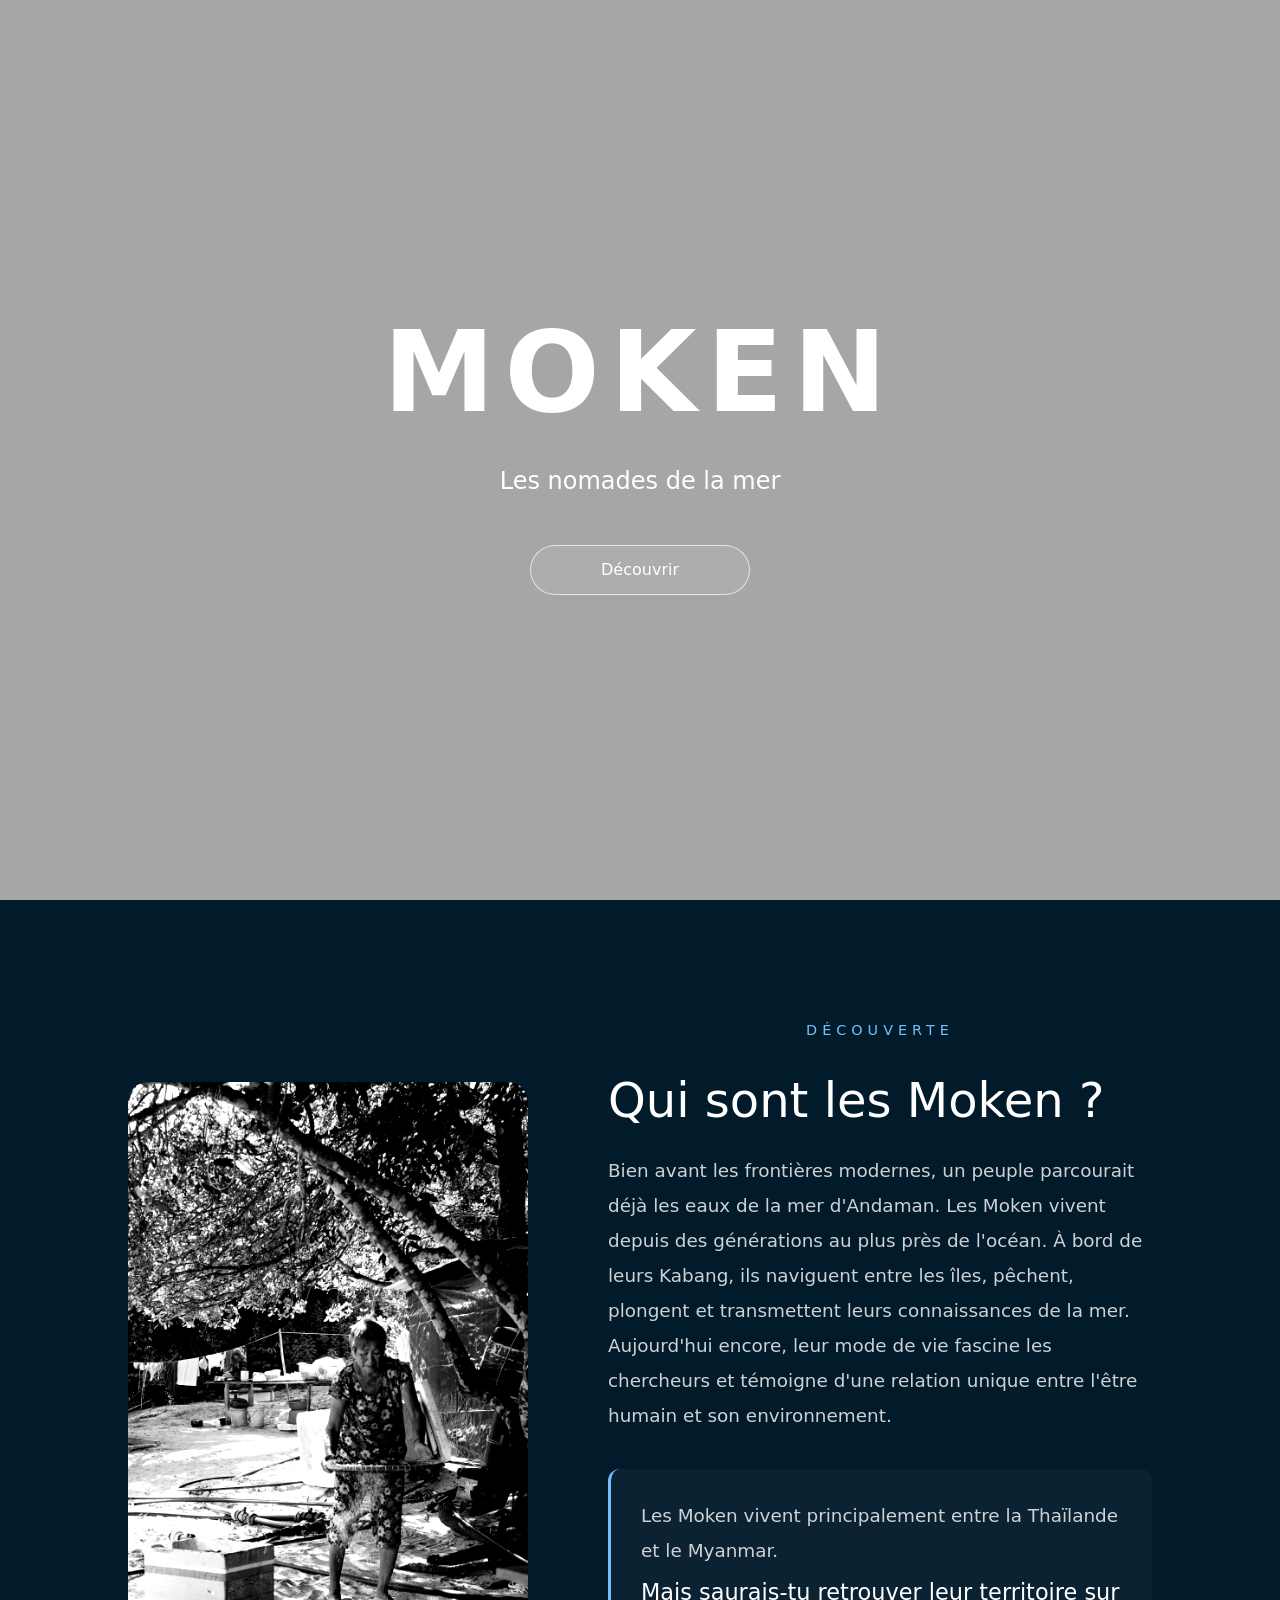
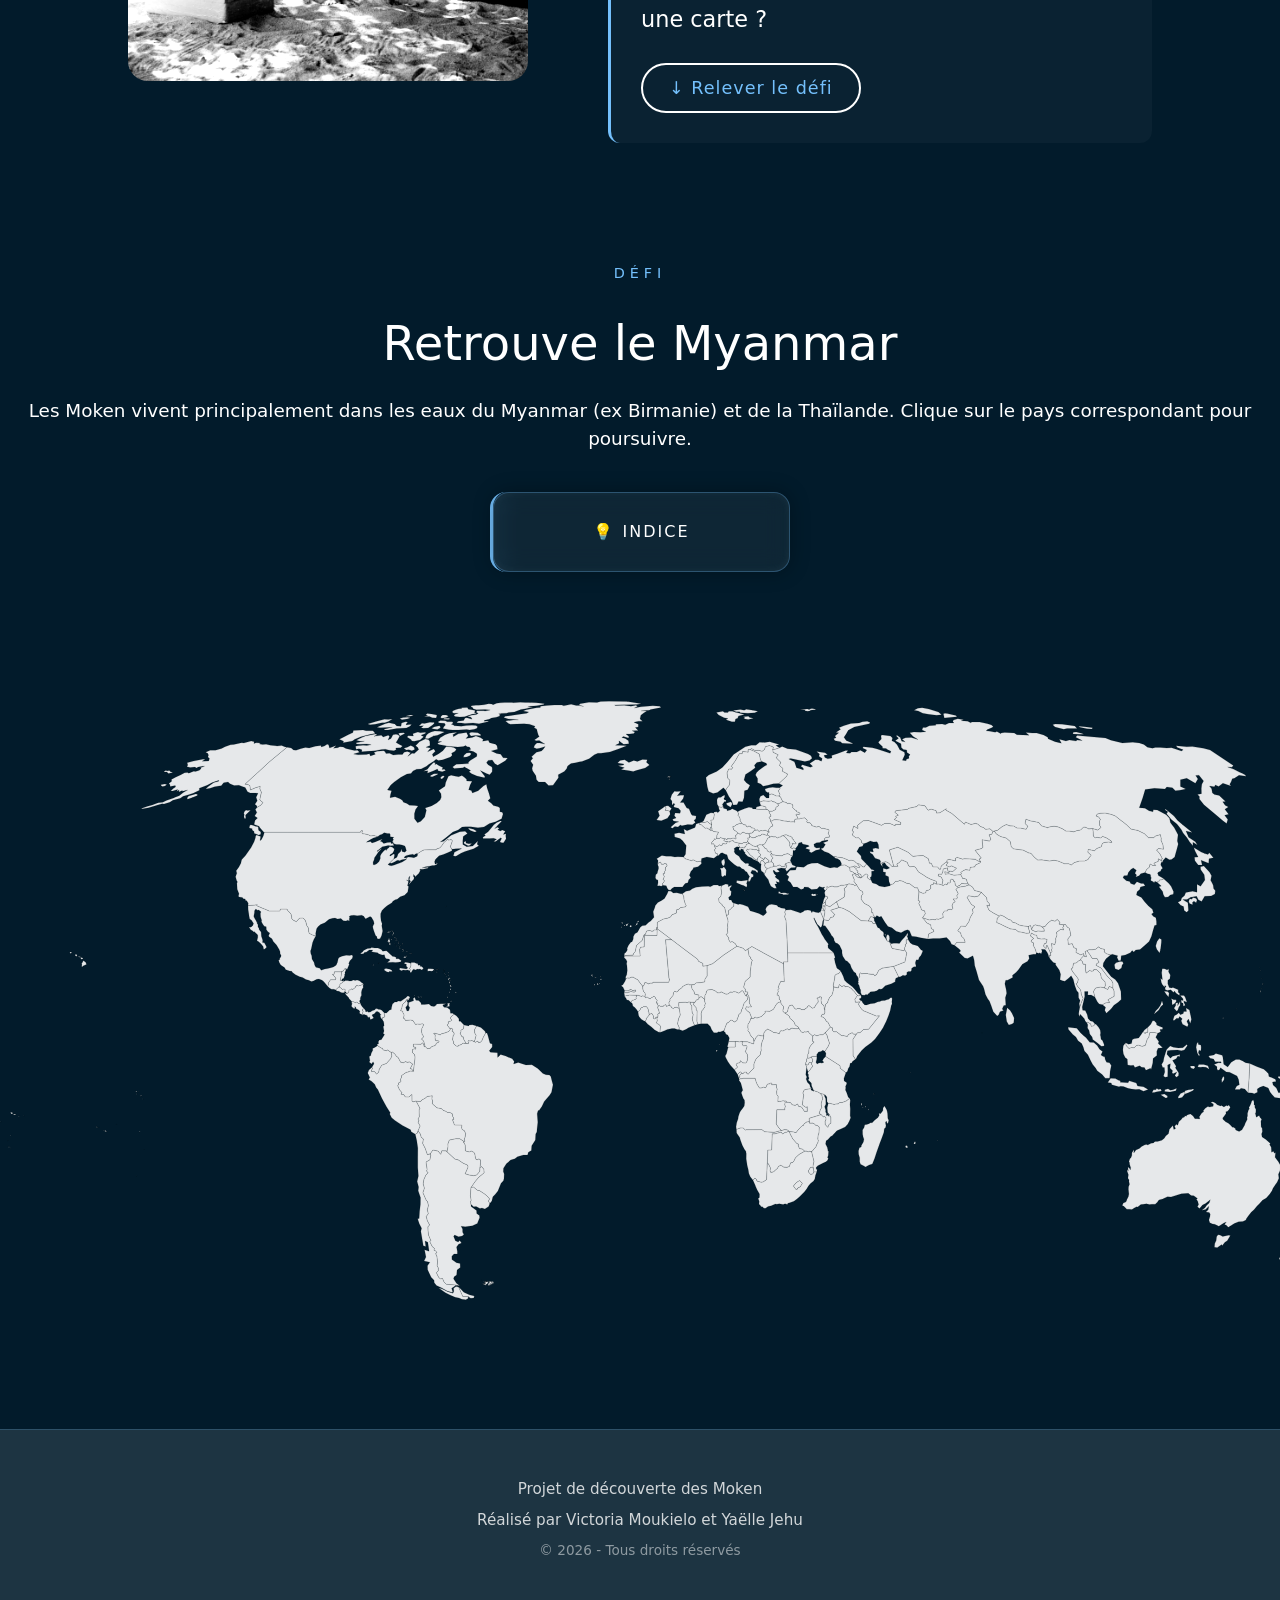
==== commit d1fba868: "moken 2k26 v1" ====
--- a/index.html
+++ b/index.html
@@ -12,1154 +12,139 @@
 
 <body>
 
+<section class="hero">
+
+    <video autoplay muted loop playsinline>
+        <source src="/video/ocean.mp4" type="video/mp4">
+    </video>
+
+    <div class="overlay"></div>
+
+    <div class="hero-content">
+        <h1>MOKEN</h1>
+        <p>Les nomades de la mer</p>
+        <a href="#intro" class="hero-btn">Découvrir</a>
+    </div>
+</section>
+
+<section class="intro" id="intro">
+    <div class="intro-image">
+        <img src="images/peuple-moken.jpg" alt="Image Peuple Moken" id="img-mok">
+    </div>
+
+    <div class="intro-content">
+        <span class="section-tag">Découverte</span>
+
+        <h2>Qui sont les Moken ?</h2>
+
+        <p>
+           Bien avant les frontières modernes, un peuple parcourait déjà les eaux de la mer d'Andaman.
+
+Les Moken vivent depuis des générations au plus près de l'océan. À bord de leurs Kabang, ils naviguent entre les îles, pêchent, plongent et transmettent leurs connaissances de la mer.
+
+Aujourd'hui encore, leur mode de vie fascine les chercheurs et témoigne d'une relation unique entre l'être humain et son environnement.
+        </p>
+        <div class="challenge-box">
+    <p>
+        Les Moken vivent principalement entre la Thaïlande et le Myanmar.
+    </p>
+
+    <h3>
+        Mais saurais-tu retrouver leur territoire sur une carte ?
+    </h3>
+
+    <a href="#carte" class="challenge-link">
+        ↓ Relever le défi
+    </a>
+</div>
+    </div>
+</section>
+
+
+<section class="challenge-section" id="carte">
+<span class="section-tag">DÉFI</span>
+<h2>Retrouve le Myanmar</h2>
+
+<p>
+Les Moken vivent principalement dans les eaux
+du Myanmar (ex Birmanie) et de la Thaïlande.
+
+Clique sur le pays correspondant pour poursuivre.
+</p>
+<div class="indice-container">
+
+    <div class="indice-card">
+
+        <div class="indice-face indice-front">
+            💡 Indice
+        </div>
+
+        <div class="indice-face indice-back">
+            Le Myanmar se situe en Asie du Sud-Est.
+        </div>
+
+    </div>
+
+</div>
+
+
+
+
+<div id="mon-svg"></div>
+<div id="tooltip"></div>
+
+
+<script>
+  fetch("monde.svg")
+    .then(r => r.text())
+    .then(svg => {
+      document.getElementById('mon-svg').innerHTML = svg; // ✅ 'mon-svg' et non 'monde.svg'
+      const tooltip = document.getElementById("tooltip");
+
+document.querySelectorAll("svg path").forEach(country => {
+
+    country.addEventListener("mousemove", e => {
+
+        tooltip.innerHTML = country.getAttribute("name");
+        
+
+        tooltip.style.left = e.clientX + 15 + "px";
+        tooltip.style.top = e.clientY + 15 + "px";
+
+        tooltip.style.opacity = "1";
+    });
+
+    country.addEventListener("mouseleave", () => {
+        tooltip.style.opacity = "0";
+    });
+
+});
+    });
+
+    
+</script>
+
+</section>
+    <!--
+
     <div class="imagedefond">
         <h1 id="title">A la découverte <br> des Moken</h1>
     </div>
     <div class="fond-bleu" >
         <h2>Trouver le Myanmar (ex: Birmanie)</h2>
-        <svg baseprofile="tiny" fill="#ffffff" height="857" stroke="black" stroke-linecap="round" stroke-linejoin="round" stroke-width=".2" version="1.2" viewbox="0 0 2000 857" width="1400" xmlns="http://www.w3.org/2000/svg">
-            
-            
-            
-            <path d="M1383 261.6l1.5 1.8-2.9 0.8-2.4 1.1-5.9 0.8-5.3 1.3-2.4 2.8 1.9 2.7 1.4 3.2-2 2.7 0.8 2.5-0.9 2.3-5.2-0.2 3.1 4.2-3.1 1.7-1.4 3.8 1.1 3.9-1.8 1.8-2.1-0.6-4 0.9-0.2 1.7-4.1 0-2.3 3.7 0.8 5.4-6.6 2.7-3.9-0.6-0.9 1.4-3.4-0.8-5.3 1-9.6-3.3 3.9-5.8-1.1-4.1-4.3-1.1-1.2-4.1-2.7-5.1 1.6-3.5-2.5-1 0.5-4.7 0.6-8 5.9 2.5 3.9-0.9 0.4-2.9 4-0.9 2.6-2-0.2-5.1 4.2-1.3 0.3-2.2 2.9 1.7 1.6 0.2 3 0 4.3 1.4 1.8 0.7 3.4-2 2.1 1.2 0.9-2.9 3.2 0.1 0.6-0.9-0.2-2.6 1.7-2.2 3.3 1.4-0.1 2 1.7 0.3 0.9 5.4 2.7 2.1 1.5-1.4 2.2-0.6 2.5-2.9 3.8 0.5 5.4 0z" id="AF" name="Afghanistan">
-            </path> 
-            <path class="Angola" d="M 1121.2 572 1121.8 574 1121.1 577.1 1122 580.1 1121.1 582.5 1121.5 584.7 1109.8 584.6 1109 605.1 1112.6 610.3 1116.2 614.3 1105.8 616.9 1092.3 616 1088.5 613 1065.8 613.2 1065 613.7 1061.7 610.8 1058.1 610.6 1054.7 611.7 1052 612.9 1051.5 608.9 1052.4 603.2 1054.4 597.3 1054.7 594.6 1056.6 588.8 1058 586.2 1061.3 582 1063.2 579.1 1063.8 574.4 1063.5 570.7 1061.9 568.4 1060.4 564.5 1059.1 560.7 1059.4 559.3 1061.1 556.8 1059.5 550.6 1058.3 546.3 1055.5 542.2 1056.1 541 1058.4 540.1 1060.1 540.2 1062.1 539.5 1078.8 539.6 1080.1 544.3 1081.7 548.2 1083 550.3 1085.1 553.6 1088.9 553.1 1090.7 552.2 1093.8 553.1 1094.7 551.5 1096.2 547.8 1099.7 547.5 1100 546.4 1102.9 546.4 1102.4 548.7 1109.2 548.6 1109.3 552.7 1110.4 555.1 1109.5 559 1109.9 563 1111.7 565.4 1111.3 573 1112.7 572.4 1115.1 572.6 1118.6 571.6 1121.2 572 Z">
-            </path>
-
-            <path class="Angola" d="M 1055.3 539 1053.8 534.2 1056.1 531.4 1057.8 530.3 1059.9 532.5 1057.9 533.9 1056.9 535.5 1056.7 538.3 1055.3 539 Z">
-            </path>
-
-            <path d="M1088 228l0.4 1.2 1.4-0.6 1.2 1.7 1.3 0.7 0.6 2.3-0.5 2.2 1 2.7 2.3 1.5 0.1 1.7-1.7 0.9-0.1 2.1-2.2 3.1-0.9-0.4-0.2-1.4-3.1-2.2-0.7-3 0.1-4.4 0.5-1.9-0.9-1-0.5-2.1 1.9-3.1z" id="AL" name="Albania">
-            </path>
-
-            <path d="M1296.2 336.7l1.3 5.1-2.8 0 0 4.2 1.1 0.9-2.4 1.3 0.2 2.6-1.3 2.6 0 2.6-1 1.4-16.9-3.2-2.7-6.6-0.3-1.4 0.9-0.4 0.4 1.8 4.2-1 4.6 0.2 3.4 0.2 3.3-4.4 3.7-4.1 3-4 1.3 2.2z" id="AE" name="United Arab Emirates">
-            </path>
-
-            <path class="Argentina" d="M 669.1 851.7 666.1 851.5 661.1 851.5 655.1 837.9 658.2 840.7 662.5 845.3 670.3 849 677.6 850.5 676.8 853.5 672.4 853.8 669.1 851.7 Z">
-            </path>
-
-            <path class="Argentina" d="M 638.6 644.7 649.9 655.1 654.5 656.1 661.8 660.9 667.7 663.4 668.8 666.2 664.6 676 670.4 677.7 676.7 678.7 680.9 677.7 685.2 672.7 685.5 667.1 688.1 665.8 691.3 669.6 691.7 674.7 687.5 678.2 684.2 680.8 678.9 687.1 672.9 695.8 672.4 701 672 707.6 673.2 714 672.3 715.4 672.7 719.5 673 722.9 680.8 728.4 681 732.8 684.9 735.6 685.2 738.7 681.9 746.9 674.9 750.4 664.7 751.7 658.7 751 660.8 754.9 660.9 759.6 662.7 762.8 660.2 765.1 655.1 766 649.5 763.6 648 765.3 650.5 771.6 654.5 773.5 656.8 771.5 659.3 774.8 655.1 776.8 652.2 780.8 653.4 787.1 653.3 790.5 648.5 790.5 645.5 793.7 645.6 798.5 652.1 803.1 657.3 804.3 657.5 810 652.9 813.5 652.3 820.8 648.8 823.2 647.9 826.1 652.1 832.6 656.7 836.1 654.6 835.8 649.7 834.8 637.6 834 634.1 830.4 632.2 825.8 629.1 826.2 626.5 823.9 623.4 817.4 626.1 814.6 626.2 810.7 624.4 807.5 625.1 802.1 624 793.8 622.2 790.1 624 788.9 622.6 786.5 619.8 785.3 620.6 782.6 617.5 780.2 613.8 772.9 615.5 771.6 612.2 763.8 611.4 757.3 611.2 751.6 613.7 749.3 610.4 743 608.8 737.2 611.8 733 610.4 727.6 612 721.4 610.6 715.5 609 714.3 604.1 703.2 606.2 696.6 604.5 690.4 605.4 684.5 608 678.5 611.3 674.5 609.3 672 610.1 669.9 608.5 659.2 614.1 656.1 615.3 649.4 614.4 647.8 618.4 642 625.9 643.6 629.6 648.2 631.2 643 637.6 643.3 638.6 644.7 Z">
-            </path>
-
-            <path d="M1230.8 253l-1.8 0.2-2.8-3.7-0.2-1-2.3 0-1.9-1.7-1 0.1-2.4-1.8-4.2-1.6-0.1-3.1-1.3-2.2 7-1 1.4 1.6 2.2 1.1-0.7 1.6 3.2 2.2-1.1 2.1 2.6 1.7 2.5 1 0.9 4.5z" id="AM" name="Armenia">
-            </path>
-
-            <path class="Australia" d="M 1743 763.6 1746.7 765.8 1750 764.9 1754.9 763.7 1757.7 764.1 1753.2 771.7 1749.9 773.8 1745.9 779 1745.3 777.2 1738.7 781.6 1737.9 781.3 1734.9 781.1 1735.4 775.7 1737.4 771.5 1738 765.9 1740 763 1743 763.6 Z">
-            </path>
-
-            <path class="Australia" d="M 1793.5 590.2 1794.7 595.2 1798.7 592.8 1800.1 595.5 1802.4 598 1801.3 600.9 1801.5 606.4 1801.7 609.6 1803 610.4 1803.4 615.9 1802.2 619.2 1803 623.5 1808.4 626.9 1811.6 629.9 1814.8 632.7 1813.7 634.3 1816 638.3 1816.5 645.3 1819.1 643.9 1820.6 646.6 1822.2 645.7 1821.5 652.5 1824.4 656.4 1826.3 658.8 1829.1 664 1829.1 669.2 1828.1 672.9 1826.3 676.8 1827 682.3 1824.5 688 1822.4 691 1818.6 696.7 1817.1 700.4 1814 705 1809 710.8 1803.5 714 1799.1 718.9 1795.8 722.1 1791.4 727.6 1787.7 730.8 1783.8 735.6 1780.7 740 1779.9 742.1 1775.6 744.3 1769.5 744.5 1763.2 747.2 1759.4 749.6 1754.6 752.4 1751.9 749.5 1749.3 748.4 1751.9 745.1 1748.4 746.3 1741.2 750.9 1737.6 749.2 1735.2 748.2 1732.4 747.7 1728.3 745.9 1727 741.9 1728.5 737.1 1728.9 733.8 1727.5 731.2 1722.8 730.5 1726 727.3 1726.9 722.6 1722.2 727 1716.9 728.2 1721.4 724.7 1723.9 721 1727.4 717.8 1729 713.1 1722.2 718.5 1717.9 720.7 1713.6 725.8 1710.6 723.2 1712.3 719.8 1710.9 715.1 1709.1 712.7 1710.7 711.2 1705.4 707.3 1701.6 707.2 1697.6 704 1687.7 704.6 1679.8 706.9 1672.9 709.1 1667.9 708.7 1660.9 712 1655.6 713.4 1653.3 716.8 1650.3 719.4 1645.6 719.6 1642 720.1 1637.8 719 1633.6 719.7 1629.8 720 1625.3 723.4 1623.8 723.1 1620.4 724.9 1617 726.9 1613.2 726.7 1609.7 726.7 1605.6 722.6 1603.2 721.4 1604.7 717.7 1607.6 716.8 1609.1 715.4 1609.7 713.1 1612 708.6 1612.7 704.8 1612 698.3 1612.2 694.6 1613.6 691 1612.7 686.8 1613 684.9 1611.3 682.3 1612 677.3 1610.1 672.2 1610 669.5 1611.8 672.3 1611.3 666.3 1613.6 668.2 1614.7 670.7 1615.3 667.4 1613.7 662.3 1613.6 660.3 1612.8 658.4 1614.1 654.7 1615.6 653.1 1616.9 649.9 1617 646.1 1620.1 641.5 1619.7 646.4 1622.8 642 1627.7 639.8 1630.9 637.1 1635.6 634.7 1638.2 634.2 1639.6 635 1644.4 632.6 1647.9 631.9 1649 630.5 1650.5 629.9 1653.6 630.1 1659.8 628.2 1663.3 625.3 1665.3 621.9 1669.2 618.7 1669.9 616.1 1670.6 612.6 1675.5 607.1 1676.9 612.7 1679.5 611.4 1678 608.4 1680.3 605.3 1682.5 606.7 1684 601.8 1687.5 598.6 1689.3 596.1 1692.2 595 1692.6 593.2 1694.9 593.9 1695.3 592.3 1697.9 591.4 1700.7 590.5 1704.4 593.5 1707 597.3 1710.5 597.3 1714 597.9 1713.3 594.4 1716.8 589.3 1719.5 587.6 1718.9 586 1721.8 582.3 1725.5 580 1728.2 580.8 1733.1 579.6 1733.4 576.3 1729.5 574.2 1732.6 573.3 1736.2 574.9 1738.9 577.5 1743.4 579.1 1745.1 578.5 1748.4 580.5 1751.9 578.6 1753.9 579.2 1755.4 577.9 1757.6 581.1 1755.6 584.6 1753.1 587.2 1751.2 587.4 1751.5 589.9 1749.3 593.1 1746.8 596.3 1747 598.1 1750.8 601.7 1754.8 603.7 1757.3 605.9 1760.6 609.7 1762.2 609.7 1764.8 611.4 1765.3 613.4 1770.2 615.5 1774.3 613.3 1776.1 609.9 1777.8 607 1779.1 603.5 1781.7 598.4 1781.5 595.3 1782.2 593.4 1782.1 589.8 1783.5 584.9 1784.8 583.6 1784.2 581.5 1786 578.1 1787.5 574.6 1787.9 572.7 1790.2 570.3 1791.5 573.5 1791.4 577.5 1792.7 578.3 1792.6 581 1794.2 584.2 1794.1 587.9 1793.5 590.2 Z">
-            </path>
-
-            <path d="M1070.6 190.8l-0.3 0.8 0.7 2.1-0.2 2.6-2.8 0 1.1 1.4-1.3 4-0.9 1.1-4.4 0.1-2.4 1.5-4.2-0.5-7.3-1.7-1.3-2.1-4.9 1.1-0.5 1.2-3.1-0.9-2.6-0.2-2.3-1.2 0.7-1.5-0.2-1.1 1.4-0.3 2.7 1.7 0.6-1.7 4.4 0.3 3.5-1.1 2.4 0.2 1.7 1.3 0.4-1.1-1-4.1 1.7-0.8 1.6-2.9 3.8 2.1 2.6-2.6 1.7-0.5 4 1.9 2.3-0.3 2.4 1.2z" id="AT" name="Austria">
-            </path>
-
-            <path class="Azerbaijan" d="M 1229 253.2 1225.2 252.3 1222 249.4 1220.8 246.9 1221.8 246.8 1223.7 248.5 1226 248.5 1226.2 249.5 1229 253.2 Z">
-            </path>
-            
-            <path class="Azerbaijan" d="M 1235.3 236.2 1237.8 233.6 1241.3 236.9 1244.9 241.5 1247.4 241.8 1249.3 243.5 1245.1 244 1245.2 249 1244.8 251.2 1243.1 252.7 1243.9 255.8 1242.6 256.2 1238.7 252.8 1239.9 249.7 1238 247.8 1236.1 248.3 1230.8 253 1229.9 248.5 1227.4 247.5 1224.8 245.8 1225.9 243.7 1222.7 241.5 1223.4 239.9 1221.2 238.8 1219.8 237.2 1220.9 236.1 1225.1 238 1228 238.3 1228.6 237.6 1225.3 234.1 1226.5 233.3 1228 233.5 1232.3 237.3 1234.7 237.8 1235.3 236.2 Z">
-            </path>
-
-            <path d="M1154.9 530.4l-0.6 0.1 0-0.3-2-6.1-0.01-0.06-0.09-1.04-1.4-2.9 3.5 0.5 1.7-3.7 3.1 0.4 0.3 2.5 1.2 1.5 0 2.1-1.4 1.3-2.3 3.4-2 2.3z" id="BI" name="Burundi">
-            </path>
-
-            <path d="M1016.5 177.1l-0.4 4.2-1.3 0.2-0.4 3.5-4.4-2.9-2.5 0.5-3.5-2.9-2.4-2.5-2.2-0.1-0.8-2.2 3.9-1.2 3.6 0.5 4.5-1.3 3.1 2.7 2.8 1.5z" id="BE" name="Belgium">
-            </path>
-
-            <path d="M1006.7 427l-0.2 2.1 1.3 3.8-1.1 2.6 0.6 1.7-2.8 4-1.7 2-1.1 4 0.2 4.1-0.3 10.3-4.7 0.8-1.4-4.4 0.3-14.8-1.2-1.3-0.2-3.2-2-2.2-1.7-1.9 0.7-3.4 2-0.7 1.1-2.8 2.8-0.6 1.2-1.9 1.9-1.9 2 0 4.3 3.7z" id="BJ" name="Benin">
-            </path>
-
-            <path d="M988.5 406l-0.5 3.1 0.8 2.9 3.1 4.2 0.2 3.1 6.5 1.5-0.1 4.4-1.2 1.9-2.8 0.6-1.1 2.8-2 0.7-4.9-0.1-2.6-0.5-1.8 1-2.5-0.5-9.8 0.3-0.2 3.7 0.8 4.8-3.9-1.6-2.6 0.2-2 1.6-2.5-1.3-1-2.2-2.5-1.4-0.4-3.7 1.6-2.7-0.2-2.2 4.5-5.3 0.9-4.4 1.5-1.6 2.7 0.9 2.4-1.3 0.8-1.7 4.3-2.8 1.1-2 5.3-2.7 3.1-0.9 1.4 1.2 3.6 0z" id="BF" name="Burkina Faso">
-            </path>
-
-            <path d="M1500.6 360.3l0.6 4.6-2.1-1 1.1 5.2-2.1-3.3-0.8-3.3-1.5-3.1-2.8-3.7-5.2-0.3 0.9 2.7-1.2 3.5-2.6-1.3-0.6 1.2-1.7-0.7-2.2-0.6-1.6-5.3-2.6-4.8 0.3-3.9-3.7-1.7 0.9-2.3 3-2.4-4.6-3.4 1.2-4.4 4.9 2.8 2.7 0.3 1.2 4.5 5.4 0.9 5.1-0.1 3.4 1.1-1.6 5.4-2.4 0.4-1.2 3.6 3.6 3.4 0.3-4.2 1.5 0 4.4 10.2z" id="BD" name="Bangladesh">
-            </path>
-
-            <path d="M1132.6 221.6l-2.3 2.6-1.3 4.5 2.1 3.6-4.6-0.8-5 2 0.3 3.2-4.6 0.6-3.9-2.3-4 1.8-3.8-0.2-0.8-4.2-2.8-2.1 0.7-0.8-0.6-0.8 0.6-2 1.8-2-2.8-2.7-0.7-2.4 1.1-1.4 1.8 2.6 1.9-0.4 4 0.9 7.6 0.4 2.3-1.6 5.9-1.5 4 2.3 3.1 0.7z" id="BG" name="Bulgaria">
-            </path>
-
-            <path d="M1083 214.3l1.9-0.1-1.1 2.8 2.7 2.5-0.5 2.9-1.1 0.3-0.9 0.6-1.6 1.5-0.4 3.5-4.8-2.4-2.1-2.7-2.1-1.4-2.5-2.4-1.3-1.9-2.7-3 0.8-2.6 2 1.5 1-1.4 2.3-0.1 4.5 1.1 3.5-0.1 2.4 1.4z" id="BA" name="Bosnia and Herzegovina">
-            </path>
-
-            <path d="M1141.6 162.7l-3.9-0.2-0.8 0.6 1.5 2 2 4-4.1 0.3-1.3 1.4 0.3 3.1-2.1-0.6-4.3 0.3-1.5-1.5-1.7 1.1-1.9-0.9-3.9-0.1-5.7-1.5-4.9-0.5-3.8 0.2-2.4 1.6-2.3 0.3-0.5-2.8-1.9-2.8 2.8-1.3-0.4-2.4-1.7-2.3-0.6-2.7 4.7 0 4.8-2.3 0.5-3.4 3.6-2-1-2.7 2.7-1 4.6-2.3 5.3 1.5 0.9 1.5 2.4-0.7 4.8 1.4 1.1 2.9-0.7 1.6 3.8 4 2.1 1.1 0 1.1 3.4 1.1 1.7 1.6-1.6 1.3z" id="BY" name="Belarus">
-            </path>
-
-            <path d="M487.8 399.8l-1.7 0 1.3-7.2 0.7-5.1 0.1-1 0.7-0.3 0.9 0.8 2.5-3.9 1.1-0.1-0.1 1 1 0-0.3 1.8-1.3 2.7 0.4 1-0.9 2.3 0.3 0.6-1 3.3-1.3 1.7-1.1 0.2-1.3 2.2z" id="BZ" name="Belize">
-            </path>
-
-            <path d="M662.5 631.4l-0.3-2-5.4-3.3-5.2-0.1-9.6 1.9-2.1 5.6 0.2 3.5-1.5 7.7-1-1.4-6.4-0.3-1.6 5.2-3.7-4.6-7.5-1.6-4 5.8-3.9 0.9-3.1-8.9-3.7-7.2 1.1-6.2-3.2-2.7-1.2-4.6-3.2-4.4 2.9-6.9-2.9-5.4 1.1-2.2-1.2-2.4 1.9-3.2-0.3-5.4 0-4.6 1.1-2.1-5.5-10.4 4.2 0.6 2.9-0.2 1.1-1.9 4.8-2.6 2.9-2.4 7.3-1.1-0.4 4.8 0.9 2.5-0.3 4.3 6.5 5.7 6.4 1.1 2.3 2.4 3.9 1.3 2.5 1.8 3.5 0 3.4 1.9 0.5 3.7 1.2 1.9 0.3 2.7-1.7 0.1 2.8 7.5 10.7 0.3-0.5 3.7 0.8 2.5 3.2 1.8 1.7 4-0.6 5.1-1.3 2.8 0.8 3.6-1.6 1.4z" id="BO" name="Bolivia">
-            </path>
-
-            <path d="M665.8 489.6l3.1 0.6 0.6-1.4-1-1.2 0.6-1.9 2.3 0.6 2.7-0.7 3.2 1.4 2.5 1.3 1.7-1.7 1.3 0.2 0.8 1.8 2.7-0.4 2.2-2.5 1.8-4.7 3.4-5.9 2-0.3 1.3 3.6 3 11.2 3.1 1.1 0.1 4.4-4.3 5.3 1.7 1.9 10.1 1 0.2 6.5 4.3-4.2 7.1 2.3 9.5 3.9 2.8 3.7-0.9 3.6 6.6-2 11 3.4 8.5-0.2 8.4 5.3 7.4 7.2 4.4 1.8 4.8 0.3 2.1 2 2 8.2 1.1 3.9-2.1 10.6-2.7 4.2-7.7 8.9-3.4 7.3-4 5.5-1.4 0.2-1.3 4.7 0.9 12-1.1 9.9-0.3 4.2-1.6 2.6-0.5 8.6-5.2 8.3-0.5 6.7-4.3 2.7-1.1 3.9-6 0-8.5 2.4-3.7 2.9-6 1.9-6.1 5.1-4.1 6.4-0.3 4.8 1.3 3.5-0.3 6.5-0.8 3.1-3.4 3.6-4.5 11.3-4 5-3.2 3.1-1.5 6.1-2.9 3.6-2.1-3.6 1.8-3.1-3.8-4.3-4.8-3.6-6.3-4.1-1.9 0.2-6.3-5-3.4 0.7 6-8.7 5.3-6.3 3.3-2.6 4.2-3.5-0.4-5.1-3.2-3.8-2.6 1.3 0.7-3.7 0.3-3.8-0.3-3.6-2.1-1.1-2 1-2.1-0.3-0.8-2.4-1.1-5.9-1.2-1.9-3.9-1.8-2.2 1.3-5.9-1.3-0.4-8.7-2-3.5 1.6-1.4-0.8-3.6 1.3-2.8 0.6-5.1-1.7-4-3.2-1.8-0.8-2.5 0.5-3.7-10.7-0.3-2.8-7.5 1.7-0.1-0.3-2.7-1.2-1.9-0.5-3.7-3.4-1.9-3.5 0-2.5-1.8-3.9-1.3-2.3-2.4-6.4-1.1-6.5-5.7 0.3-4.3-0.9-2.5 0.4-4.8-7.3 1.1-2.9 2.4-4.8 2.6-1.1 1.9-2.9 0.2-4.2-0.6-3.2 1.1-2.6-0.7-0.1-9.7-4.4 3.7-5-0.1-2.3-3.5-3.8-0.3 1-2.8-3.3-3.9-2.6-5.8 1.5-1.1-0.2-2.8 3.4-1.8-0.7-3.5 1.4-2.2 0.3-3 6.3-4.4 4.6-1.2 0.8-1 5.1 0.3 2.2-17.6 0.1-2.8-0.9-3.6-2.6-2.4 0.1-4.7 3.2-1 1.1 0.7 0.2-2.5-3.3-0.7 0-4 11 0.2 1.9-2.3 1.6 2.1 1 3.8 1.1-0.8 3.1 3.4 4.4-0.4 1.1-2 4.2-1.5 2.4-1.1 0.7-2.7 4.1-1.8-0.3-1.4-4.8-0.5-0.7-4.1 0.3-4.3-2.5-1.6 1.1-0.6 4.1 0.8 4.5 1.6 1.7-1.5 4.1-1 6.4-2.4 2.1-2.5-0.7-1.8 3-0.2 1.2 1.4-0.8 2.9 2 0.9 1.2 3-1.6 2.3-1 5.4 1.4 3.3 0.3 3 3.5 3 2.8 0.3 0.6-1.3 1.8-0.3 2.6-1.1 1.8-1.7 3.2 0.6 1.3-0.3z" id="BR" name="Brazil">
-            </path>
-            
-            <path d="M1633.1 472.8l2.2-2.4 4.6-3.6-0.1 3.2-0.1 4.1-2.7-0.2-1.1 2.2-2.8-3.3z" id="BN" name="Brunei Darussalam">
-            </path>
-
-            <path d="M1488.8 323.5l2.6 2.1 0.5 3.9-4.5 0.2-4.7-0.4-3.2 1-5.5-2.5-0.4-1.2 2.6-4.8 2.6-1.6 4.3 1.4 2.9 0.2 2.8 1.7z" id="BT" name="Bhutan">
-            </path>
-
-            <path d="M1127.6 615.7l1.9 5.1 1.1 1.2 1.6 3.7 6.1 7 2.3 0.7-0.1 2.3 1.5 4.1 4.3 1 3.4 2.9-8.1 4.7-5.2 4.8-2 4.3-1.8 2.4-3 0.5-1.2 3.1-0.6 2-3.6 1.4-4.5-0.3-2.5-1.8-2.3-0.7-2.8 1.4-1.5 3.1-2.7 1.9-2.8 2.9-4 0.7-1.1-2.3 0.6-3.9-3-6.1-1.4-1 0.6-18.7 5.5-0.2 0.8-22.9 4.2-0.2 8.7-2.3 2 2.7 3.7-2.5 1.7 0 3.2-1.5 1 0.5z" id="BW" name="Botswana">
-            </path>
-
-            <path d="M1121.3 446.5l3.9 2.5 3.1 2.6 0.1 2.1 3.9 3.3 2.4 2.8 1.4 3.8 4.3 2.6 0.9 2-1.8 0.7-3.7-0.1-4.2-0.7-2.1 0.5-0.9 1.6-1.8 0.2-2.2-1.4-6.3 3.2-2.6-0.6-0.8 0.5-1.6 3.9-4.3-1.3-4.1-0.6-3.6-2.4-4.7-2.2-3 2.1-2.2 3.2-0.5 4.5-3.6-0.3-3.9-1.1-3.3 3.4-3 6-0.6-1.9-0.3-2.9-2.6-2.1-2.1-3.3-0.5-2.3-2.7-3.4 0.5-1.9-0.6-2.7 0.4-5 1.4-1.1 2.8-6.5 4.6-0.5 1-1.7 1 0.2 1.4 1.4 7.1-2.4 2.4-2.5 2.9-2.3-0.6-2.2 1.6-0.6 5.5 0.4 5.2-3 4-7 2.8-2.6 3.6-1.1 0.7 2.7 3.3 4 0 2.7-0.8 2.6 0.4 2 1.9 1.9 0.5 0.3z" id="CF" name="Central African Republic">
-            </path>
-            
-            <path class="Canada" d="M 665.9 203.6 669.3 204.5 674 204.3 670.7 206.9 668.7 207.3 663.2 204.6 662.6 202.5 665.1 200.6 665.9 203.6 Z">
-            </path>
-
-            <path class="Canada" d="M 680.3 187.6 677.9 187.7 672.1 185.8 668.6 182.8 670.5 182.3 676.4 183.9 680.6 186.5 680.3 187.6 Z">
-            </path>
-
-            <path class="Canada" d="M 372.4 191.3 369.3 192.2 363 189.4 363 187.2 360.1 185 360.4 183.2 356.1 182.1 356.7 178.7 358.2 177.3 362.3 178.6 364.7 179.6 368.8 180.2 369 182.4 369.4 185.3 372.6 187.9 372.4 191.3 Z">
-            </path>
-
-            <path class="Canada" d="M 711.5 177.8 706.5 183.2 710.4 181.1 713.3 182.5 710.9 184.6 714.7 186.3 717.5 184.8 721.8 186.7 719 191.3 722.8 190.2 722.5 193.5 723 197.4 719.4 203 717 203.2 714.1 202 716.6 196.9 715.4 196.1 708.1 201.5 705.1 201.3 709.5 198.3 705.1 196.8 699.6 197.2 690 197 689.8 195.2 693.6 192.9 691.9 191.3 697.3 187.5 705.5 177.6 709.7 174.1 714.7 172 716.8 172.2 715.3 173.9 711.5 177.8 Z">
-            </path>
-
-            <path class="Canada" d="M 351.5 156.4 353 157.2 358 156.7 350.8 163.6 351.1 168.6 349.2 168.6 348.5 165.8 349 162.9 348.2 161 349.5 158.3 351.5 156.4 Z">
-            </path>
-
-            <path class="Canada" d="M 634.9 108.9 631.3 111.9 629.6 111.4 629.5 109.7 629.9 109.3 632.7 107.6 634.4 107.7 634.9 108.9 Z">
-            </path>
-
-            <path  d="M 625.2 105.7 618 108.9 615 108.7 615 107.2 620 104.5 626 104.6 625.2 105.7 Z">
-            </path>
-
-            <path  d="M 622.1 88.9 621.2 91.4 623.9 90.5 625.4 92 628.9 94 632.7 95.7 631.3 98.4 634.8 98 636.7 99.9 631.7 101.7 625.8 100.3 625 97.7 618.7 100.8 610.5 103.7 611.2 100.4 604.9 100.9 610.6 98.1 614.2 93.6 619.3 88.5 622.1 88.9 Z">
-            </path>
-
-            <path class="Canada" d="M 667 80.6 662.1 80.9 662.8 78.2 666.6 75.1 670.9 74.4 673.2 75.9 671.7 78.2 670.8 79 667 80.6 Z">
-            </path>
-
-            <path  d="M 592.5 69.9 588.4 71.8 584.2 70.2 580.3 70.7 576.9 68.3 581.9 66.6 586.8 64.3 589.8 65.8 591.4 66.8 591.8 67.8 592.5 69.9 Z">
-            </path>
-
-            <path  d="M 645.5 212.5 643.3 208.9 646.2 200.4 644.6 198.6 640.9 199.6 639.8 198 634.3 202.7 631.1 207.6 628.3 210.5 625.8 211.5 624.1 211.8 623 213.3 613.7 213.3 605.9 213.4 603.2 214.5 596.4 218.9 596.4 218.8 595.5 218.4 593.5 219.3 591.6 220.6 589.8 219.5 585.1 220.3 581.2 221.2 579.3 222 577 224.1 578.8 224.8 580.5 224.4 580.8 224.4 580.5 226.3 575.7 227 572.9 227.8 571.2 228.8 568.6 228.2 567 228.5 564.1 230.3 559.5 232.3 556.8 231.9 558.8 229.7 562.5 226.2 566.6 224.1 567.7 222.3 568.6 219.3 572.4 215.8 573.3 211.8 574.4 215.7 578.2 216.6 580.6 214.5 579.2 209.7 578.3 207.7 574.3 206.5 570.5 205.8 566.6 205.8 563.2 205 562.8 203.6 561.4 204.5 560.2 204.3 562.1 202.2 560.3 201.4 562.2 199 561 197.2 562.7 195.4 557.5 194.5 557.4 190.9 556.6 190.1 553.3 189.9 549.2 188.7 547.7 189.5 545.9 191 542.6 192 539.5 194.5 534.1 192.8 529.7 193.6 525.8 191.7 521.2 190.7 517.9 190.3 516.9 189.3 517.8 185.9 516.1 185.9 514.8 188.3 504.6 188.3 487.6 188.3 470.8 188.3 455.9 188.3 441.1 188.3 426.4 188.3 411.3 188.3 406.5 188.3 391.8 188.3 377.7 188.3 377 188.3 371.6 182.2 370 179.5 363 176.9 364.3 171.4 367.9 167.7 363.8 165 366.9 160.1 364.8 155.7 367.3 152.5 372.4 149.6 375.6 145.8 371 142 372.4 135.1 373.5 130.9 371.9 128.2 371.1 125.8 371.7 122.7 365.2 124.6 357.6 127.9 357.3 124.1 356.8 121.5 354 119.9 349.8 119.7 385.4 87 410 66.6 416 67.9 419.3 70.5 423 71 429.3 68.8 436.3 67.1 441.6 67.7 450.5 65.4 458.7 64.1 458.9 66.3 463.4 65 467.3 62.5 469.4 63.1 470.8 67.9 480.3 64.2 476.4 68.3 482.4 67.4 485.6 65.9 490.2 66.2 494.1 68.4 501.6 70.4 506.3 71.3 510.7 71 513.6 73.8 505.1 76.5 511.5 77.6 523.4 77 527.8 76 529.2 79.3 536.3 76.6 534.2 74.2 538.7 72.4 543.9 72.1 547.8 71.6 549.9 72.9 551.4 75.8 556.4 75.4 561.7 77.9 568.9 77 574.9 77.1 577.3 73.7 581.8 72.8 586.7 74.6 582.4 79.8 588.6 75.4 591.8 75.6 598.2 70.1 596.6 66.8 593.7 64.6 599.2 58.7 607.4 54.9 611.9 55.8 613.9 58.1 614.3 64.1 608.5 66.7 615.2 67.8 610.8 73.3 619.7 69.1 621.9 72.6 617.6 76.6 618.9 80.3 626.2 76.4 632.7 71.6 637.4 65.7 642.9 66.1 648.3 66.9 651.9 69.6 650.2 72.3 645.1 75.2 646 78.1 643.6 80.8 632.7 84.7 626.2 85.6 623 83.9 619.7 86.7 612.3 91.4 609.3 93.9 601.6 97.7 595.1 98.1 590 100.5 587.1 104.3 581.4 105 572.7 109.7 563.3 116.2 558.3 120.8 553.4 127.7 559.4 128.7 557.9 134.2 557.1 138.8 564.4 137.6 571.4 140.2 574.7 142.5 576.4 145.3 581.3 147 584.9 149.5 592.5 149.9 597.3 150.5 593.7 155.7 592 161.8 592.1 168.7 596.5 174.6 601.2 172.6 606.8 166.2 609.1 156.6 607.4 153.4 616.4 150.5 623.9 146.3 628.7 142.1 630.4 138.1 630 133 626.8 128.5 635.7 122.3 636.7 117 640.6 108 644.4 106.6 651.1 108.2 655.3 108.8 659.8 107.2 662.9 109.2 666.5 112.6 666.7 114.8 674.4 115.3 671.8 120.2 669.5 127.6 673.3 128.6 674.9 132.1 683.1 128.8 690.6 122.2 694.8 119.5 695.9 124.8 698.5 132.3 700.5 139.5 697.1 143.3 701.9 146.7 704.8 150.1 711.7 151.7 714.1 153.6 714.1 158.8 717.5 159.6 718.6 161.9 716.6 168.8 712.3 171.1 708.1 173.3 699.3 175.5 691.4 180.5 682.8 181.6 672.7 180.2 665.4 180.2 660.1 180.6 654.4 185.1 647 187.9 636.9 196.1 629 201.9 633.7 200.9 644.6 192.6 656.9 187.4 664.5 186.8 667.8 189.9 661.7 194.1 661.1 200.8 661.2 205.6 666.8 208.7 675.4 207.8 682.6 200.7 681.6 205.3 684.1 207.6 676.7 211.7 664.3 215.5 658.5 218 651.3 222.6 647.6 222.1 649.1 216.8 659.5 211.5 651.4 211.7 645.5 212.5 Z">
-            </path>
-
-            <path  d="M 539 48.7 534.3 51.1 544.8 49.6 547.4 52.2 554.7 49.5 556.5 51.2 554.3 56.3 558.6 54.2 561.4 48.9 565.7 48.1 568.7 48.9 570.9 51 568.2 56.1 565.8 59.8 570 62.4 575 65 572.4 67.3 565.3 67.8 566.1 69.8 562.9 71.8 556.2 71 550.5 69.5 545.4 69.8 535.9 71.7 524.6 72.5 516.7 73 517 70.4 512.9 69 508.6 69.6 508 65.3 511.3 64.7 518.6 63.8 524.1 64.1 530.3 63.1 523.8 61.9 514.7 62.3 509 62.2 509 60.3 520.7 58.1 514.4 58.2 509 56.8 516.8 52.9 522 50.8 536.2 47.7 539 48.7 Z">
-            </path>
-
-            <path  d="M 578.5 47.2 571.5 50.6 569.2 47 571.3 46.2 576.8 46 578.5 47.2 Z">
-            </path>
-
-            <path class="Canada" d="M 687.1 48.8 686.4 50.2 682.3 50.1 678.2 50 673.3 50.7 672.4 50.3 670.3 47.6 672 45.8 674.2 45.4 682.6 46 687.1 48.8 Z">
-            </path>
-
-            <path class="Canada" d="M 647.3 48.5 647.6 51.7 654.8 47.6 666.5 45.5 668.8 50.8 665.6 54.2 674.6 52.7 679.9 50.6 686.7 53.2 690.4 55.7 689.3 58 697.5 56.8 699.4 60.2 707.8 62.3 710 64.4 710.9 69.5 701.8 72 709.5 75.6 715.4 76.8 718.7 81.8 725.2 82.2 721.9 86.1 711 92.6 707 90.2 703.2 84.8 697.3 85.5 695 88.8 697.7 92 702.2 94.6 703.2 96.1 703.1 101.8 699.5 105.9 694.8 104.3 686.2 99.8 689.8 104.7 692.6 108.2 692.3 110.2 681.4 107.9 673.8 104.5 670 101.8 672.4 100.1 667.6 97.2 662.9 94.5 662 96.1 648.9 97 646.5 95.1 651.9 90.9 660 90.8 669.3 90.1 669.1 88.1 672.2 85.3 681 79.9 681.4 77.4 680.9 75.6 676.2 72.9 669.1 71.1 672.6 69.7 670.6 66.3 667.2 66 665.3 64.2 662 65.8 654.1 66.5 640.1 65.3 632.7 63.7 626.8 62.9 624.9 61 631.2 58.6 625.5 58.6 628.8 53.3 635.9 48.7 641.9 46.6 653.1 45.2 647.3 48.5 Z">
-            </path>
-
-            <path class="Canada" d="M 596.9 45 600.5 46.1 608.1 45.4 607.6 46.9 601.5 49.4 605.3 51.6 600.1 56.3 591.7 58.3 588.3 57.9 587.4 55.9 581.5 51.9 583.2 50.2 590.6 50.8 589.7 47.5 596.9 45 Z">
-            </path>
-
-            <path class="Canada" d="M 619.5 50.5 611.7 54.4 607.3 54.2 609.1 49.6 611.7 47.1 615.9 44.9 621.1 43.5 629 43.7 635.2 44.9 625.1 49.5 619.5 50.5 Z">
-            </path>
-
-            <path class="Canada" d="M 503.7 57.7 490.2 60.3 490.8 58 484.8 55.2 489.2 53 496.7 49.2 504.3 45.8 504.7 42.7 518.7 41.9 522.9 43 532.4 43.3 534.3 44.7 535.9 46.9 529.4 48.2 515.5 51.8 506.3 55.5 503.7 57.7 Z">
-            </path>
-
-            <path class="Canada" d="M 628.9 39.3 624.8 41.2 619.6 40.8 616.4 39.5 620.9 37.3 627.8 35.9 629.2 37.7 628.9 39.3 Z">
-            </path>
-
-            <path class="Canada" d="M 620.1 30.6 620.3 32.9 617.5 35.4 611.7 39.2 604.8 39.7 601.6 38.9 605 36 598.4 36.3 602.7 32.5 606.5 32.7 614.2 31 619.1 31.3 620.1 30.6 Z">
-            </path>
-
-            <path class="Canada" d="M 580.7 33.2 580 34.9 584.4 34.1 588 34.3 585.7 36.8 580.6 39.1 566.7 39.9 554.4 42.1 548.4 42.2 549.9 40.6 560.6 38.3 542.7 38.9 538.5 38 550.2 33.2 555.6 31.8 563.9 33.5 566.8 36.4 572.9 36.8 573.6 32.1 579.4 30.3 582.5 30.8 580.7 33.2 Z">
-            </path>
-
-            <path class="Canada" d="M 636.4 28.8 638.7 30.4 646.1 30.4 647.5 32 644.7 33.8 647.8 34.9 649 36.1 653.9 36.3 659 36.7 666.1 35.7 674.2 35.2 680 35.6 682.3 37.5 681.3 39.5 677.7 40.9 671 42 666.7 41.3 654.9 42.1 646.9 42.2 641.3 41.6 632.7 40 634.3 37.2 636.4 34.8 635 32.6 628 32 625.4 30.5 629.2 28.5 636.4 28.8 Z">
-            </path>
-
-            <path class="Canada" d="M 560.7 26.2 554.9 29.9 549.6 31.6 545.8 31.8 535.9 33.9 528.8 34.7 525.2 33.6 536.9 29.9 549.1 26.8 554.6 26.9 560.7 26.2 Z">
-            </path>
-
-            <path class="Canada" d="M 641.9 26.8 640.1 26.9 633.5 26.6 634.2 25.3 641.4 25.4 643 26.2 641.9 26.8 Z">
-            </path>
-
-            <path class="Canada" d="M 583.1 25.9 574.3 27.3 571 25.8 576.1 24.3 582.1 23.8 586.2 24.5 583.1 25.9 Z">
-            </path>
-
-            <path class="Canada" d="M 590.9 21.7 585.2 22.6 579.2 22.6 580.2 21.9 585.9 20.6 587.6 20.8 590.9 21.7 Z">
-            </path>
-
-            <path class="Canada" d="M 637.7 24.2 631.1 25.2 629.5 24.1 630.1 22.4 632.3 20.5 636.7 20.7 638.4 21 640.7 22.6 637.7 24.2 Z">
-            </path>
-
-            <path class="Canada" d="M 623.9 23 622.8 24.9 617.5 24.4 613.5 22.9 605.7 22.7 611 21.4 608.2 20.3 610.4 18.5 616.5 19.1 624 20.8 623.9 23 Z">
-            </path>
-
-            <path class="Canada" d="M 678 16.9 680.7 18.4 674.2 19.7 663.6 23.2 656.8 23.5 650 22.9 648.4 21 650.5 19.4 654.8 18.2 648.2 18.2 646.2 16.7 646.6 14.8 651.5 12.9 655.6 11.6 659.6 11.3 659.3 10.3 667.6 10.1 669.2 12.3 673.9 13.2 678.7 14.1 678 16.9 Z">
-            </path>
-
-            <path class="Canada" d="M 757.2 2.9 765.9 3.2 772.6 3.7 777.8 4.7 776.7 5.7 766.9 7.4 757.9 8.2 753.9 9.1 761.4 9.1 750.9 11.6 744.1 12.8 734.8 16.3 726.7 17 723.6 18 712.3 18.4 716.7 19 713.4 19.8 714.1 22.1 709.1 23.7 702.2 25 698.7 26.8 692.1 28.3 691.6 29.4 698.1 29.2 697 30.4 684.3 33.3 675.8 31.9 664.1 32.7 659.1 32.1 652.3 31.8 654.4 29.5 662.4 28.4 664.4 25 667 24.7 674.5 26.7 672.8 23.7 667.9 22.8 672.9 21 680.5 19.9 683.3 18.3 680.3 16.6 681.4 14.4 690.8 14.5 693 15 700.3 13.4 693 12.9 680.4 13.2 676 11.8 675.2 10.1 672.7 8.9 673.8 7.6 679.8 6.8 684 6.7 691.4 6.1 698.2 4.6 702.1 4.8 704.5 5.9 709.5 3.9 714.7 3.3 721.2 2.9 731.6 2.7 732.9 3.1 743.2 2.5 750.2 2.7 757.2 2.9 Z">
-            </path>
-
-            <path d="M1034.4 197.5l0.2 1.1-0.7 1.5 2.3 1.2 2.6 0.2-0.3 2.5-2.1 1.1-3.8-0.8-1 2.5-2.4 0.2-0.9-1-2.7 2.2-2.5 0.3-2.2-1.4-1.8-2.7-2.4 1 0-2.9 3.6-3.5-0.2-1.6 2.3 0.6 1.3-1.1 4.2 0 1-1.3 5.5 1.9z" id="CH" name="Switzerland">
-            </path>
-
-            <path class="China" d="M 1602.2 381.9 1597.9 385 1593 383 1592 377.5 1594.2 374.6 1600 372.8 1603.3 372.9 1604.9 375.4 1602.9 378.2 1602.2 381.9 Z">
-            </path>
-
-            <path class="China" d="M 1625.6 185.5 1634.6 190 1640.6 195.8 1648.2 195.8 1650.8 193.4 1657.7 191.5 1659 197.2 1658.7 199.5 1661.5 206.3 1662.1 212.5 1655.2 211.4 1652.3 213.6 1657 219 1660.9 226.5 1658.4 226.6 1660.3 229.9 1654.8 226.1 1654.8 229.7 1648.4 232.4 1651.2 235.8 1646.6 235.5 1643 233.5 1641.9 238.1 1638 241.5 1635.9 245.6 1629.6 247.4 1627.2 250.4 1622.4 252.2 1623.7 249.2 1621.4 246.7 1623.4 242.4 1618.9 239.1 1615.5 241.3 1611.9 245.8 1610.6 249.9 1605.6 250.2 1604.3 253.2 1609.1 257.5 1613.9 258.6 1615.3 261.4 1620.4 263.3 1624.2 258.7 1630.1 261.2 1633.6 261.4 1635.9 264.7 1629.2 266.5 1628.2 270 1624.4 273.2 1623.5 277.7 1630.6 281.2 1635.2 287.5 1640.7 293.4 1646.2 298.3 1647.8 303.1 1645 304.9 1647.4 308.3 1651.3 310.3 1652.1 315.5 1652.2 320.6 1649.4 321.2 1647.3 328.1 1645 336.6 1641.6 344.2 1635.2 350.1 1628.6 355.6 1622.5 356.3 1619.6 359.1 1617.3 357.1 1614.8 360.2 1607.6 363.5 1601.8 364.4 1601.1 371.2 1598 371.6 1595.8 366.9 1596.7 364.5 1588.9 362.4 1586.5 363.5 1580.6 361.8 1577.5 359.2 1577.8 355.5 1572.5 354.3 1569.4 351.9 1565.3 355.3 1560 356.1 1555.6 356 1552.9 357.6 1550.2 358.5 1552.2 365.9 1549.2 365.7 1548.4 364.2 1547.9 361.5 1544.1 363.4 1541.5 362.2 1537 359.8 1537.8 354.5 1534.1 353.2 1531.7 347.3 1526.1 348.4 1525.4 340.8 1529.6 335.4 1528.7 330.1 1527.4 325.2 1524.7 323.7 1522 319.9 1518.9 320.4 1512.8 319.4 1514 316.7 1510.4 312.7 1507.2 315.4 1502.3 313.9 1496.9 317.9 1493 322.7 1488.8 323.5 1486 321.8 1483.1 321.6 1478.8 320.2 1476.2 321.8 1473.6 326.6 1472.1 321.5 1469 322.9 1462.5 322.2 1456 320.8 1451 317.9 1446.5 316.7 1444 313.6 1440.7 312.7 1434.3 308.5 1429.5 306.5 1427.6 308 1419 303.5 1412.8 299.5 1409.6 292.4 1413.7 293.3 1413.1 290 1410.1 286.7 1409.3 281.5 1401.6 273.9 1392.1 271.4 1389.2 266.4 1384.5 263.4 1383 261.6 1381.2 258 1380.7 255.5 1377 254 1375.5 254.7 1372.4 248.7 1373.5 247.3 1372.3 245.8 1376.4 242.8 1379.6 241.5 1385.4 242.4 1386 238.3 1392.4 237.6 1393.4 235 1400.3 231.6 1400.5 230.2 1398.8 226.5 1401.7 224.9 1392.9 213.9 1402 211.4 1404 210 1403 198.7 1413.8 200.8 1415.4 197.9 1412.9 191.7 1416.7 191.1 1418.6 186.9 1420.3 186.4 1423.6 190.8 1429.3 194.1 1437.5 196.4 1443.3 201.5 1444.7 208.8 1447.7 211.6 1454.2 212.7 1461.4 213.5 1469.4 217.5 1472.8 218.2 1477.8 224 1482.5 227.8 1488.1 227.6 1499.4 229.1 1505.8 228.2 1511.4 229.1 1520.8 233 1527 233 1530.3 234.9 1534.7 231.5 1541.9 229.3 1549.5 229.1 1554.4 226.9 1556.4 223.5 1558.8 221.3 1556.9 219.2 1554 216.8 1554.5 212.7 1557.7 213.3 1563.6 214.6 1566.8 211.2 1573.2 208.8 1574.5 204.6 1577 202.8 1583.8 202 1588.2 202.7 1587.4 200.5 1580.2 196.1 1575 194.1 1572.5 196.4 1567 195.4 1564.7 196.2 1561.9 193.7 1561.6 187.4 1561 182.7 1568.4 185.1 1572.8 181.2 1570.9 178.4 1570.7 171.9 1572 169.9 1569.5 166.5 1565.8 165.1 1567.5 162 1572.6 160.9 1578.8 160.7 1587.4 162.6 1593.4 164.8 1601.1 171 1604.9 173.7 1609.4 177.5 1615.6 183.5 1625.6 185.5 Z">
-            </path>
-
-            <path d="M955.9 435.2l2.5 1.4 1 2.2 2.5 1.3 2-1.6 2.6-0.2 3.9 1.6 1.5 9.2-2.4 5.3-1.5 7.3 2.4 5.5-0.2 2.6-2.6 0-3.9-1.2-3.7 0-6.7 1.2-3.9 1.8-5.6 2.4-1.1-0.2 0.4-5.3 0.6-0.8-0.2-2.5-2.4-2.7-1.8-0.4-1.6-1.8 1.2-2.9-0.5-3.1 0.2-1.8 0.9 0 0.4-2.8-0.4-1.3 0.5-0.9 2.1-0.7-1.4-5.2-1.3-2.6 0.5-2.2 1.1-0.5 0.8-0.6 1.5 1 4.4 0 1-1.8 1 0.1 1.6-0.7 0.9 2.7 1.3-0.8 2.4-1z" id="CI" name="Côte d'Ivoire">
-            </path>
-
-            <path d="M1072.8 454.2l-2.8 6.5-1.4 1.1-0.4 5 0.6 2.7-0.5 1.9 2.7 3.4 0.5 2.3 2.1 3.3 2.6 2.1 0.3 2.9 0.6 1.9-0.4 3.4-4.5-1.5-4.6-1.7-7.1-0.2-0.7-0.4-3.4 0.8-3.4-0.8-2.7 0.4-9.3-0.1 0.9-5.1-2.3-4.3-2.6-1-1.1-2.9-1.5-0.9 0.1-1.8 1.4-4.6 2.7-6.2 1.6 0 3.4-3.8 2.1-0.1 3.2 2.7 3.9-2.2 0.5-2.7 1.3-2.6 0.8-3.2 3-2.6 1.1-4.5 1.2-1.5 0.8-3.3 1.4-4.1 4.7-5 0.3-2.1 0.6-1.2-2.3-2.5 0.2-2.1 1.5-0.3 2.3 4.1 0.5 4.2-0.2 4.3 3.2 5.8-3.2 0-1.6 0.4-2.6-0.6-1.2 3 3.4 3.8 2.5 1.1 0.8 2.6 1.8 4.4-0.8 1.8z" id="CM" name="Cameroon">
-            </path>
-
-            <path d="M1141.3 468.2l3.5 5.3 2.6 0.8 1.5-1.1 2.6 0.4 3.1-1.3 1.4 2.7 5.1 4.3-0.3 7.5 2.3 0.9-1.9 2.2-2.1 1.8-2.2 3.3-1.2 3-0.3 5.1-1.3 2.5-0.1 4.8-1.6 1.8-0.2 3.8-0.8 0.5-0.6 3.6 1.4 2.9 0.1 1-1.2 10.3 1.5 3.6-1 2.7 1.8 4.6 3.4 3.5 0.7 3.5 1.6 1.7-0.3 1.1-0.9-0.3-7.7 1.1-1.5 0.8-1.7 4.1 1.2 2.8-1.1 7.6-0.9 6.4 1.5 1.2 3.9 2.5 1.6-1.2 0.2 6.9-4.3 0-2.2-3.5-2-2.8-4.3-0.9-1.2-3.3-3.5 2-4.4-0.9-1.9-2.9-3.5-0.6-2.7 0.1-0.3-2-1.9-0.1-2.6-0.4-3.5 1-2.4-0.2-1.4 0.6 0.4-7.6-1.8-2.4-0.4-4 0.9-3.9-1.1-2.4-0.1-4.1-6.8 0.1 0.5-2.3-2.9 0-0.3 1.1-3.5 0.3-1.5 3.7-0.9 1.6-3.1-0.9-1.8 0.9-3.8 0.5-2.1-3.3-1.3-2.1-1.6-3.9-1.3-4.7-16.7-0.1-2 0.7-1.7-0.1-2.3 0.9-0.8-2 1.4-0.7 0.2-2.8 1-1.6 2-1.4 1.5 0.7 2-2.5 3.1 0.1 0.3 1.8 2.1 1.1 3.4-4 3.3-3.1 1.4-2.1-0.1-5.3 2.5-6.2 2.6-3.3 3.7-3.1 0.7-2 0.1-2.4 0.9-2.2-0.3-3.7 0.7-5.7 1.1-4 1.7-3.4 0.3-3.9 0.5-4.5 2.2-3.2 3-2.1 4.7 2.2 3.6 2.4 4.1 0.6 4.3 1.3 1.6-3.9 0.8-0.5 2.6 0.6 6.3-3.2 2.2 1.4 1.8-0.2 0.9-1.6 2.1-0.5 4.2 0.7 3.7 0.1 1.8-0.7z" id="CD" name="Democratic Republic of the Congo">
-            </path>
-
-            <path d="M1090.9 479.3l-0.3 3.9-1.7 3.4-1.1 4-0.7 5.7 0.3 3.7-0.9 2.2-0.1 2.4-0.7 2-3.7 3.1-2.6 3.3-2.5 6.2 0.1 5.3-1.4 2.1-3.3 3.1-3.4 4-2.1-1.1-0.3-1.8-3.1-0.1-2 2.5-1.5-0.7-2.1-2.2-1.7 1.1-2.3 2.8-4.6-6.8 4.3-3.6-2.1-4.2 2-1.6 3.8-0.8 0.4-2.9 3.1 3.1 5 0.3 1.7-3 0.7-4.3-0.6-5-2.7-3.8 2.5-7.5-1.4-1.2-4.2 0.5-1.6-3.3 0.4-2.8 7.1 0.2 4.6 1.7 4.5 1.5 0.4-3.4 3-6 3.3-3.4 3.9 1.1 3.6 0.3z" id="CG" name="Republic of Congo">
-            </path>
-
-            <path d="M584.4 426.2l-3.7 1.1-1.6 3.2-2.3 1.8-1.8 2.4-0.9 4.6-1.8 3.8 2.9 0.4 0.6 2.9 1.2 1.5 0.3 2.5-0.7 2.4 0.1 1.4 1.4 0.5 1.2 2.2 7.3-0.6 3.3 0.8 3.8 5.6 2.3-0.7 4.1 0.3 3.2-0.7 2 1.1-1.2 3.4-1.3 2.2-0.6 4.6 1.1 4.3 1.5 1.9 0.2 1.4-2.9 3.2 2 1.4 1.5 2.3 1.6 6.4-1.1 0.8-1-3.8-1.6-2.1-1.9 2.3-11-0.2 0 4 3.3 0.7-0.2 2.5-1.1-0.7-3.2 1-0.1 4.7 2.6 2.4 0.9 3.6-0.1 2.8-2.2 17.6-2.9-3.4-1.7-0.1 3.5-6.6-4.4-3-3.4 0.6-2.1-1.1-3.1 1.7-4.2-0.9-3.5-6.7-2.6-1.6-1.8-3.1-3.8-3-1.5 0.6-2.4-1.5-2.8-2.1-1.6 1-4.8-0.9-1.4-2.8-1.1 0.1-5.6-3.6-0.7-2 2.1-0.5-0.2-3.2 1.4-2.4 2.8-0.4 2.5-4 2.2-3.4-2-1.5 1.2-3.7-1.1-5.9 1.3-1.7-0.7-5.4-2.2-3.5 0.9-3.1 1.8 0.5 1.1-1.9-1.1-3.8 0.7-0.9 2.9 0.2 4.5-4.5 2.4-0.7 0.1-2.1 1.4-5.5 3.4-2.9 3.5-0.2 0.6-1.3 4.4 0.5 4.6-3.2 2.3-1.4 2.9-3.1 2 0.4 1.3 1.7-1.2 2.1z" id="CO" name="Colombia">
-            </path>
-
-            <path d="M514.6 431.6l1.2 3.5 2 2.6 2.5 2.7-2.2 0.6-0.1 2.6 1.1 0.9-0.9 0.8 0.2 1.1-0.6 1.3-0.3 1.3-3-1.4-1.1-1.4 0.7-1.1-0.1-1.4-1.5-1.5-2.2-1.3-1.8-0.8-0.3-1.9-1.4-1.1 0.2 1.8-1.2 1.6-1.2-1.8-1.7-0.7-0.7-1.2 0.1-2 0.9-2-1.5-0.9 1.4-1.3 0.9-0.8 3.6 1.7 1.3-0.8 1.8 0.5 0.8 1.3 1.7 0.5 1.4-1.4z" id="CR" name="Costa Rica">
-            </path>
-
-            <path d="M544.8 355.7l1.9 2.3 5.2-0.7 1.8 1.5 4.2 4 3.2 2.9 1.8-0.1 3.2 1.3-0.6 1.8 4 0.3 3.9 2.6-0.8 1.5-3.8 0.8-3.8 0.3-3.7-0.5-8.1 0.6 4.2-3.5-2.1-1.7-3.6-0.4-1.7-1.9-0.8-3.6-3.2 0.2-5-1.7-1.5-1.4-7.1-1-1.8-1.2 2.3-1.6-5.4-0.3-4.4 3.3-2.3 0.1-1 1.6-2.8 0.7-2.3-0.7 3.2-1.9 1.5-2.4 2.7-1.4 3-1.2 4.3-0.6 1.4-0.8 4.7 0.5 4.4 0.1 4.9 2.2z" id="CU" name="Cuba">
-            </path>
-
-            <path d="M1059.7 175.2l2.5 2 3.7 0.5-0.2 1.7 2.8 1.3 0.6-1.6 3.4 0.7 0.7 2 3.7 0.3 2.6 3.1-1.5 0-0.7 1.1-1.1 0.3-0.2 1.4-0.9 0.3-0.1 0.6-1.6 0.6-2.2-0.1-0.6 1.4-2.4-1.2-2.3 0.3-4-1.9-1.7 0.5-2.6 2.6-3.8-2.1-3-2.6-2.6-1.5-0.7-2.7-1-1.8 3.4-1.3 1.7-1.6 3.5-1.2 1.1-1.2 1.3 0.7 2.2-0.6z" id="CZ" name="Czech Republic">
-            </path>
-
-            <path d="M1053.9 158.9l1.4 3.1-1.2 1.7 1.9 2.1 1.5 3.3-0.2 2.2 2.4 3.9-2.2 0.6-1.3-0.7-1.1 1.2-3.5 1.2-1.7 1.6-3.4 1.3 1 1.8 0.7 2.7 2.6 1.5 3 2.6-1.6 2.9-1.7 0.8 1 4.1-0.4 1.1-1.7-1.3-2.4-0.2-3.5 1.1-4.4-0.3-0.6 1.7-2.7-1.7-1.4 0.3-5.5-1.9-1 1.3-4.2 0 0.4-4.5 2.4-4.2-7.2-1.2-2.4-1.6 0.2-2.7-1-1.4 0.4-4.2-1.1-6.5 2.9 0 1.2-2.3 0.9-5.6-0.9-2.1 0.8-1.3 4-0.3 1 1.3 3.1-3-1.3-2.3-0.4-3.4 3.7 0.8 2.9-0.9 0.3 2.3 4.9 1.4 0.1 2.2 4.7-1.2 2.6-1.6 5.6 2.4 2.4 1.9z" id="DE" name="Germany">
-            </path>
-
-            <path d="M1229.5 428.2l-1.9 3.5-1.3-1.2-1.3 0.5-3.2-0.1-0.2-2-0.5-1.8 1.8-3 1.9-2.8 2.4 0.6 1.7-1.6 1.4 2-0.1 2.6-3.1 1.6 2.4 1.7z" id="DJ" name="Djibouti">
-            </path>
-
-            <path class="Denmark" d="M 1046.1 147.7 1043.7 152.6 1038.5 149.1 1037.6 146.6 1044.4 144.6 1046.1 147.7 Z">
-            </path>
-
-            <path class="Denmark" d="M 1033.3 151.5 1030.4 152.4 1026.7 151.6 1024.6 148.2 1024.2 142.1 1024.8 140.4 1026.1 138.6 1030.1 138.3 1031.7 136.6 1035.3 134.9 1035.3 138 1034.1 140 1034.8 141.6 1037.4 142.5 1036.4 144.8 1035 144.2 1031.9 148.5 1033.3 151.5 Z">
-            </path>
-
-            <path d="M585.7 386l0.3-1.8-1.3-1.9 1.5-1.1 0.7-2.5-0.1-3.4 0.8-1.1 4.3 0 3.2 1.6 1.5-0.1 0.7 2.3 3.1-0.2-0.4 1.9 2.5 0.3 2.5 2.3-2.3 2.6-2.6-1.4-2.6 0.3-1.8-0.3-1.1 1.2-2.2 0.4-0.7-1.6-1.9 0.9-2.7 4.4-1.3-1-0.1-1.8z" id="DO" name="Dominican Republic">
-            </path>
-
-            <path d="M1031 264.6l-1 3.3 1 6.1-1.1 5.3-3.2 3.6 0.6 4.8 4.5 3.9 0.1 1.5 3.4 2.6 2.6 11.5 1.9 5.7 0.4 3-0.8 5.2 0.4 3-0.6 3.5 0.6 4-2.2 2.7 3.4 4.7 0.2 2.7 2.1 3.6 2.5-1.2 4.5 3 2.5 4-18.8 12.3-16 12.6-7.8 2.8-6.2 0.7-0.1-4.1-2.6-1.1-3.5-1.8-1.3-3-18.7-14-18.6-14-20.5-15.6 0.1-1.2 0.1-0.4 0.1-7.6 8.9-4.8 5.4-1 4.5-1.7 2.1-3.2 6.4-2.5 0.3-4.8 3.1-0.6 2.5-2.3 7.1-1.1 1-2.5-1.4-1.4-1.9-6.8-0.3-3.9-1.9-4.1 5.1-3.5 5.8-1.1 3.3-2.6 5.1-2 9-1.1 8.8-0.5 2.7 0.9 4.9-2.5 5.7-0.1 2.2 1.5 3.6-0.4z" id="DZ" name="Algeria">
-            </path>
-
-            <path d="M559 502.8l0.8 4.9-1.7 4.1-6.1 6.8-6.7 2.5-3.4 5.6-0.9 4.3-3.1 2.7-2.5-3.3-2.3-0.7-2.3 0.5-0.3-2.3 1.6-1.5-0.7-2.7 2.9-4.8-1.3-2.8-2.1 3-3.5-2.9 1.1-1.8-1-5.8 2-1 1-4 2.1-4.1-0.3-2.6 3.1-1.4 3.9-2.5 5.6 3.6 1.1-0.1 1.4 2.8 4.8 0.9 1.6-1 2.8 2.1 2.4 1.5z" id="EC" name="Ecuador">
-            </path>
-
-            <path d="M1172.1 301.4l3.9 9.4 0.7 1.6-1.3 2.6-0.7 4.8-1.2 3.4-1.2 1.1-2-2.1-2.7-2.8-4.7-9.2-0.5 0.6 2.8 6.7 3.9 6.5 4.9 10 2.3 3.5 2 3.6 5.4 7.1-1 1.1 0.4 4.2 6.8 5.8 1.1 1.3-22.1 0-21.5 0-22.3 0-1-23.7-1.3-22.8-2-5.2 1.1-3.9-1-2.8 1.7-3.1 7.2-0.1 5.4 1.7 5.5 1.9 2.6 1 4-2 2.1-1.8 4.7-0.6 3.9 0.8 1.8 3.2 1.1-2.1 4.4 1.5 4.3 0.4 2.5-1.6z" id="EG" name="Egypt">
-            </path>
-
-            <path d="M1228.9 420.3l-1.7 1.6-2.4-0.6-2-2.1-2.5-3.7-2.6-2.1-1.5-2.2-5-2.6-3.9-0.1-1.4-1.3-3.2 1.5-3.6-2.9-1.5 4.8-6.6-1.4-0.7-2.5 2-9.5 0.3-4.2 1.7-2 4-1.1 2.7-3.6 3.6 7.4 1.9 5.9 3.2 3.1 8 6.1 3.3 3.6 3.2 3.8 1.8 2.2 2.9 1.9z" id="ER" name="Eritrea">
-            </path>
-
-            <path d="M1113.7 124.6l0.9 1-2.6 3.4 2.4 5.6-1.6 1.9-3.8-0.1-4.4-2.2-2.1-0.7-3.8 1-0.1-3.5-1.5 0.8-3.3-2.1-1-3.4 5.5-1.7 5.6-0.8 5.1 0.9 4.7-0.1z" id="EE" name="Estonia">
-            </path>
-
-            <path d="M1207.3 408.5l3.9 0.1 5 2.6 1.5 2.2 2.6 2.1 2.5 3.7 2 2.1-1.9 2.8-1.8 3 0.5 1.8 0.2 2 3.2 0.1 1.3-0.5 1.3 1.2-1.2 2.2 2.2 3.6 2.2 3.1 2.2 2.3 18.7 7.6 4.8-0.1-15.6 19.3-7.3 0.3-5 4.5-3.6 0.1-1.5 2.1-3.9 0-2.3-2.2-5.2 2.7-1.6 2.7-3.8-0.6-1.3-0.7-1.3 0.2-1.8-0.1-7.2-5.4-4 0-1.9-2.1-0.1-3.6-2.9-1.1-3.5-7-2.6-1.5-1-2.6-3-3.1-3.5-0.5 1.9-3.6 3-0.2 0.8-1.9-0.2-5 0-0.8 1.5-6.7 2.6-1.8 0.5-2.6 2.3-5 3.3-3.1 2-6.4 0.7-5.5 6.6 1.4 1.5-4.8 3.6 2.9 3.2-1.5 1.4 1.3z" id="ET" name="Ethiopia">
-            </path>
-
-            <path d="M1104.1 70.1l0.4 3.8 7.3 3.7-2.9 4.2 6.5 6.3-1.7 4.8 4.9 4.2-0.9 3.8 7.4 3.9-0.9 2.9-3.4 3.4-8 7.4-8 0.5-7.6 2.1-7.1 1.3-3.2-3.2-4.7-1.9 0.1-5.8-3-5.2 1.6-3.4 3.3-3.5 8.8-6.2 2.6-1.2-0.9-2.4-6.5-2.6-1.8-2.2-1.8-8.5-7.2-3.7-6-2.7 2.2-1.4 5.1 2.8 5.3-0.2 4.7 1.3 3.4-2.4 1.1-4 5.9-1.8 5.8 2.1-0.8 3.8z" id="FI" name="Finland">
-            </path>
-
-            <path d="M1060.5 487.3l-0.4 2.8 1.6 3.3 4.2-0.5 1.4 1.2-2.5 7.5 2.7 3.8 0.6 5-0.7 4.3-1.7 3-5-0.3-3.1-3.1-0.4 2.9-3.8 0.8-2 1.6 2.1 4.2-4.3 3.6-5.8-6.5-3.7-5.3-3.5-6.6 0.2-2.2 1.3-2 1.3-4.7 1.2-4.8 1.9-0.3 8.2 0 0-7.7 2.7-0.4 3.4 0.8 3.4-0.8 0.7 0.4z" id="GA" name="Gabon">
-            </path>
-
-            <path class="United Kingdom" d="M 956.7 158.2 953.2 157 950.2 157.1 951.4 153.8 950.5 150.6 954.5 150.3 959.4 154.1 956.7 158.2 Z">
-            </path>
-
-            <path class="United Kingdom" d="M 972.6 129.5 967.5 136 972.2 135.2 977.3 135.2 976 140.1 971.7 145.5 976.6 145.8 976.9 146.5 981.1 153.6 984.3 154.6 987.2 161.6 988.6 164 994.5 165.1 993.9 169.1 991.5 170.9 993.4 174.1 989 177.3 982.5 177.2 974.1 179 971.9 177.7 968.6 180.6 964.1 179.9 960.5 182.3 958 181.1 965.3 174.6 969.7 173.2 962.1 172.2 960.8 169.7 965.9 167.8 963.4 164.5 964.4 160.5 971.5 161.1 972.3 157.5 969.2 153.8 969.1 153.7 963.4 152.6 962.3 151 964.1 148.3 962.6 146.6 960 149.5 959.9 143.6 957.7 140.6 959.6 134.4 963.4 129.6 967 130 972.6 129.5 Z">
-            </path>
-
-            <path d="M1215.7 227.9l5.1 1.3 2.1 2.6 3.6 1.5-1.2 0.8 3.3 3.5-0.6 0.7-2.9-0.3-4.2-1.9-1.1 1.1-7 1-5.6-3.2-5.5 0.3 0.3-2.7-2.1-4.3-3.4-2.4-3-0.7-2.2-1.9 0.4-0.8 4.6 1.1 7.7 1 7.6 3.1 1.2 1.2 2.9-1z" id="GE" name="Georgia">
-            </path>
-
-            <path d="M986.5 431.1l-0.4 2 2.3 3.3 0 4.7 0.6 5 1.4 2.4-1.3 5.7 0.5 3.2 1.5 4.1 1.3 2.3-8.9 3.7-3.2 2.2-5.1 1.9-5-1.8 0.2-2.6-2.4-5.5 1.5-7.3 2.4-5.3-1.5-9.2-0.8-4.8 0.2-3.7 9.8-0.3 2.5 0.5 1.8-1 2.6 0.5z" id="GH" name="Ghana">
-            </path>
-
-            <path d="M921.5 421.9l0.3 2.4 0.9 0 1.5-0.9 0.9 0.2 1.6 1.7 2.4 0.5 1.5-1.4 1.9-0.9 1.3-0.9 1.1 0.2 1.3 1.4 0.6 1.8 2.3 2.7-1.1 1.6-0.3 2.1 1.2-0.6 0.7 0.7-0.3 1.9 1.7 1.9-1.1 0.5-0.5 2.2 1.3 2.6 1.4 5.2-2.1 0.7-0.5 0.9 0.4 1.3-0.4 2.8-0.9 0-1.6-0.2-1.1 2.6-1.6 0-1.1-1.4 0.4-2.6-2.4-3.9-1.4 0.7-1.3 0.2-1.5 0.3 0.1-2.3-0.9-1.7 0.2-1.9-1.2-2.7-1.6-2.3-4.5 0-1.3 1.2-1.6 0.2-1 1.4-0.6 1.7-3.1 2.9-2.4-3.8-2.2-2.5-1.4-0.9-1.4-1.3-0.6-2.8-0.8-1.4-1.7-1.1 2.6-3.1 1.7 0.1 1.5-1 1.2-0.1 0.9-0.8-0.4-2.1 0.6-0.7 0.1-2.2 2.7 0.1 4.1 1.5 1.2-0.1 0.4-0.7 3.1 0.5 0.8-0.4z" id="GN" name="Guinea">
-            </path>
-
-            <path d="M891.6 417.4l0.8-2.9 6.1-0.1 1.3-1.6 1.8-0.1 2.2 1.6 1.7 0 1.9-1 1.1 1.8-2.5 1.5-2.4-0.2-2.4-1.3-2.1 1.5-1 0-1.4 0.9-5.1-0.1z" id="GM" name="The Gambia">
-            </path>
-
-            <path d="M909.2 421l-0.1 2.2-0.6 0.7 0.4 2.1-0.9 0.8-1.2 0.1-1.5 1-1.7-0.1-2.6 3.1-2.9-2.6-2.4-0.5-1.3-1.8 0.1-1-1.7-1.3-0.4-1.4 3-1 1.9 0.2 1.5-0.8 10.4 0.3z" id="GW" name="Guinea-Bissau">
-            </path>
-
-            <path d="M1050.3 487.3l0 7.7-8.2 0-1.9 0.3-1.1-0.9 1.9-7.2 9.3 0.1z" id="GQ" name="Equatorial Guinea">
-            </path>
-
-            <path class="Greece" d="M 1112.7 272.6 1115.8 274.8 1119.9 274.4 1123.9 274.8 1123.9 276 1126.7 275.2 1126.2 277.1 1118.6 277.6 1118.5 276.6 1111.9 275.3 1112.7 272.6 Z">
-            </path>
-
-            <path class="Greece" d="M 1121.9 239.9 1118.7 239.7 1116 239.1 1109.8 240.7 1113.8 244.3 1111.3 245.4 1108.4 245.4 1105.3 242.1 1104.4 243.5 1106 247.3 1108.9 250.3 1107 251.7 1110.2 254.6 1113 256.5 1113.4 260.1 1108.4 258.4 1110.2 261.7 1106.9 262.3 1109.4 268 1105.9 268.1 1101.3 265.3 1098.9 260.2 1097.6 255.9 1095.3 253 1092.3 249.3 1091.8 247.5 1094 244.4 1094.1 242.3 1095.8 241.4 1095.7 239.7 1099.1 239.2 1100.9 237.8 1103.7 237.9 1104.5 236.8 1105.5 236.6 1109.3 236.8 1113.3 235 1117.2 237.3 1121.8 236.7 1121.5 233.5 1124.2 235.2 1123.1 239.2 1121.9 239.9 Z">
-            </path>
-
-            <path d="M896.3 1.4l19.9 3-6.7 1.4-13 0.2-18.5 0.4 1.4 0.7 12.3-0.5 9.7 1.4 7-1.2 2.4 1.4-4.5 2.4 9.2-1.6 17.1-1.5 10 0.8 1.7 1.7-14.8 2.9-2.2 1-11.4 0.8 8.1 0.2-4.9 3.2-3.6 2.9-1.2 5.2 3.7 3.2-5.9 0.1-6.5 1.6 6.3 2.6-0.1 4.2-4.2 0.5 4.1 4.3-8.7 0.4 4 2-1.6 1.8-5.7 0.8-5.5 0.1 4.2 3.4-0.5 2.4-7.3-2.2-2.4 1.4 5 1.3 4.6 3.2 0.6 4.3-7.4 1-2.7-2.1-4.2-3 0.5 3.6-5.4 2.8 10.7 0.2 5.5 0.3-11.9 4.7-12.2 4.3-12.7 1.8-4.6 0.1-4.9 2.1-7.5 5.8-10.2 3.9-3 0.3-6.1 1.3-6.6 1.4-4.8 3.4-1.4 4-3.4 3.8-8.6 4.6 0.3 4.5-3.6 4.8-4.1 5.7-6.5 0.4-5-4.8-9-0.1-3.2-3.2-0.8-5.6-4.8-7.2-0.7-3.7 1.5-5.1-3.7-5.1 3.3-4.1-1.9-2 7-6.4 7.2-2.1 2.6-2.2 2.8-4.2-5.5 1.9-2.6 0.8-4.1 0.7-4.2-1.7 1.5-3.7 3-2.8 3.8-0.1 7.6 1.5-5.3-3.4-2.7-1.8-4.4 0.7-2.6-1.3 7-4.8-1.3-2-1.1-3.5-1.4-5.4-3.6-1.9 1.4-2.1-8.1-2.9-7.7-0.4-10.1 0.2-9.5 0.4-3.1-1.6-3.8-3.1 11-1.5 7.6-0.2-14.6-1.3-6.5-1.9 2.2-1.8 15.7-2.2 15-2.2 2.8-1.6-8.1-1.6 4.6-1.7 14.7-2.9 5.4-0.4 0.2-1.8 9-1.1 11-0.6 10.4 0 2.8 1.2 10.6-2.2 7.1 1.5 4.6 0.3 6.2 1.3-6.7-2.1 1.6-1.7 12.7-2.2 11.6 0.2 5.1-1.4 11.9-0.3 26.3 0.4z" id="GL" name="Greenland">
-            </path>
-
-            <path d="M488.1 387.5l-0.7 5.1-1.3 7.2 1.7 0 1.7 1.2 0.6-1 1.5 0.8-2.8 2.5-2.9 1.8-0.5 1.2 0.3 1.3-1.3 1.6-1.4 0.4 0.3 0.8-1.2 0.7-2 1.6-0.3 0.9-2.8-1.1-3.5-0.1-2.4-1.3-2.8-2.6 0.4-1.9 0.8-1.5-0.7-1.2 3.3-5.2 7.2 0 0.4-2.2-0.8-0.4-0.5-1.4-1.9-1.5-1.8-2.1 2.5-0.1 0.5-3.6 5.2 0 5.2 0.1z" id="GT" name="Guatemala">
-            </path>
-
-            <path d="M662.9 463.5l-1 5.8-3.5 1.6 0.3 1.5-1.1 3.4 2.4 4.6 1.8 0 0.7 3.6 3.3 5.6-1.3 0.3-3.2-0.6-1.8 1.7-2.6 1.1-1.8 0.3-0.6 1.3-2.8-0.3-3.5-3-0.3-3-1.4-3.3 1-5.4 1.6-2.3-1.2-3-2-0.9 0.8-2.9-1.2-1.4-3 0.2-3.7-4.8 1.6-1.8 0-3 3.5-1 1.4-1.2-1.8-2.4 0.5-2.3 4.7-3.8 3.6 2.4 3.3 4.1 0.1 3.4 2.1 0.1 3 3.1 2.1 2.3z" id="GY" name="Guyana">
-            </path>
-
-            <path d="M519.6 405.5l-1.9-0.1-0.9 0.9-2 0.8-1.4 0-1.3 0.8-1.1-0.2-0.9-1-0.6 0.2-0.9 1.5-0.5-0.1-0.2 1.4-2.1 1.7-1.2 0.8-0.6 0.8-1.5-1.3-1.4 1.7-1.2 0-1.3 0.1-0.2 3.2-0.8 0-0.8 1.5-1.8 0.3-0.8-2-1.7-0.6 0.7-2.6-0.7-0.7-1.2-0.4-2.5 0.7-0.1-0.8-1.6-1.1-1.1-1.2-1.6-0.6 1.3-1.6-0.3-1.3 0.5-1.2 2.9-1.8 2.8-2.5 0.6 0.3 1.3-1.1 1.6-0.1 0.5 0.5 0.9-0.3 2.6 0.6 2.6-0.2 1.8-0.7 0.8-0.7 1.7 0.3 1.3 0.4 1.5-0.1 1.2-0.6 2.5 0.9 0.8 0.2 1.6 1.2 1.5 1.4 1.9 1 1.3 1.7z" id="HN" name="Honduras">
-            </path>
-
-            <path d="M1081.5 207.6l1.5 2.5 1.7 1.8-1.7 2.4-2.4-1.4-3.5 0.1-4.5-1.1-2.3 0.1-1 1.4-2-1.5-0.8 2.6 2.7 3 1.3 1.9 2.5 2.4 2.1 1.4 2.1 2.7 4.8 2.4-0.5 1-5-2.3-3.2-2.3-4.8-1.9-4.7-4.6 1-0.5-2.5-2.7-0.3-2.1-3.3-1-1.4 2.7-1.6-2.1 0-2.2 0.1-0.1 3.6 0.2 0.8-1 1.8 1 2 0.1-0.1-1.7 1.7-0.7 0.3-2.5 3.9-1.7 1.6 0.8 4 2.7 4.3 1.2 1.8-1z" id="HR" name="Croatia">
-            </path>
-
-            <path d="M586.8 375.3l0.1 3.4-0.7 2.5-1.5 1.1 1.3 1.9-0.3 1.8-3.6-1.1-2.7 0.4-3.4-0.4-2.7 1.2-2.8-2 0.7-2.1 5.1 0.9 4.1 0.5 2.2-1.4-2.3-2.8 0.4-2.5-3.5-1 1.5-1.7 3.4 0.2 4.7 1.1z" id="HT" name="Haiti">
-            </path>
-
-            <path d="M1096.2 191.9l3 1.7 0.5 1.7-2.9 1.3-1.9 4.2-2.6 4.3-3.9 1.2-3.2-0.3-3.7 1.6-1.8 1-4.3-1.2-4-2.7-1.6-0.8-1.2-2.1-0.8-0.1 1.3-4-1.1-1.4 2.8 0 0.2-2.6 2.7 1.7 1.9 0.6 4.1-0.7 0.3-1.3 1.9-0.2 2.3-0.9 0.6 0.4 2.3-0.8 1-1.5 1.6-0.4 5.5 1.9 1-0.6z" id="HU" name="Hungary">
-            </path>
-
-            <path class="Indonesia" d="M 1667.5 567.6 1665.1 567.7 1658 563.2 1663.4 561.9 1666.2 563.9 1668 565.8 1667.5 567.6 Z">
-            </path>
-
-            <path class="Indonesia" d="M 1692.3 558.9 1692.8 560.2 1692.7 562.1 1688.6 566.9 1683.6 568.3 1683 567.6 1683.7 565.4 1686.5 561.5 1692.3 558.9 Z">
-            </path>
-
-            <path class="Indonesia" d="M 1652.7 553.8 1654.6 555.5 1658.2 555 1659.4 557.7 1652.7 559 1648.8 559.9 1645.7 559.8 1647.9 556.1 1651.1 556.1 1652.7 553.8 Z">
-            </path>
-
-            <path class="Indonesia" d="M 1681 553.8 1679.9 557.4 1671.3 559.2 1663.8 558.4 1664 556 1668.6 554.7 1672 556.6 1675.8 556.1 1681 553.8 Z">
-            </path>
-
-            <path class="Indonesia" d="M 1600.8 545.3 1611.6 546 1613 543.3 1623.3 546.4 1625.1 550.6 1633.5 551.8 1640.2 555.6 1633.6 558 1627.5 555.4 1622.4 555.6 1616.6 555.1 1611.4 554 1605 551.5 1600.9 550.9 1598.5 551.7 1588.3 549 1587.5 546.3 1582.4 545.8 1586.6 539.7 1593.4 540.1 1597.8 542.6 1600.2 543.1 1600.8 545.3 Z">
-            </path>
-
-            <path class="Indonesia" d="M 1748.7 541.7 1745.5 546.1 1745.3 541.3 1746.4 539 1747.7 536.8 1748.9 538.7 1748.7 541.7 Z">
-            </path>
-
-            <path class="Indonesia" d="M 1707.3 524 1705.1 526.2 1701.3 525 1700.3 522.2 1706 521.9 1707.3 524 Z">
-            </path>
-            
-            <path class="Indonesia" d="M 1725.7 521.7 1727.5 526.6 1722.9 523.9 1718.2 523.4 1714.9 523.8 1711 523.6 1712.5 520.1 1719.5 519.8 1725.7 521.7 Z">
-            </path>
-
-            <path class="Indonesia" d="M 1785.5 518.5 1784.5 539.4 1782.9 560.4 1778.3 555.1 1772.7 553.8 1771.2 555.6 1764 555.8 1766.8 550.6 1770.5 548.8 1769.5 541.8 1767.2 536.5 1756.5 531 1751.9 530.5 1743.6 524.5 1741.8 527.7 1739.6 528.2 1738.5 525.9 1738.6 523.1 1734.4 519.9 1740.6 517.6 1744.6 517.7 1744.2 516 1735.9 516 1733.7 512.2 1728.7 511 1726.4 507.8 1734 506.3 1736.9 504.2 1746 506.8 1746.9 509.2 1748.2 519.6 1753.9 523.4 1758.9 516.6 1765.5 512.8 1770.5 512.8 1775.3 515 1779.4 517.3 1785.5 518.5 Z">
-            </path>
-
-            <path class="Indonesia" d="M 1696.4 492.7 1691.9 499.1 1687.6 500.3 1682.2 499.1 1672.7 499.4 1667.8 500.3 1667 505.2 1672 510.9 1675.1 508 1685.7 505.8 1685.2 508.7 1682.7 507.8 1680.2 511.6 1675.1 514.1 1680.2 522.3 1679.1 524.5 1683.9 531.9 1683.6 536.1 1680.5 538 1678.4 535.7 1681.4 530.5 1675.7 533 1674.4 531.2 1675.2 528.7 1671.3 524.9 1672 518.7 1668.1 520.6 1668.3 528.1 1668.1 537.3 1664.4 538.2 1662.1 536.4 1664 530.5 1663.4 524.3 1661 524.2 1659.4 519.8 1661.9 515.6 1662.8 510.5 1665.8 500.8 1666.9 498.2 1671.7 493.4 1676.2 495.3 1683.3 496.2 1689.8 495.9 1695.4 491.3 1696.4 492.7 Z">
-            </path>
-
-            <path class="Indonesia" d="M 1716 494.6 1715.7 500.2 1712.8 499.5 1711.9 503.4 1714.2 506.8 1712.6 507.6 1710.4 503.5 1708.7 495.3 1709.7 490.2 1711.5 487.9 1712 491.4 1715.4 491.9 1716 494.6 Z">
-            </path>
-
-            <path class="Indonesia" d="M 1608 488.9 1609 493.2 1612.9 496.9 1616.6 495.6 1620.2 496 1623.5 492.8 1626.2 492.2 1631.6 494 1636.2 492.6 1638.8 483.7 1640.9 481.5 1642.6 474.2 1649.1 474.2 1654.1 475.3 1651.1 481.1 1655.5 487.1 1654.6 490.1 1661 496 1654.3 496.8 1652.5 501.2 1652.7 507 1647.2 511.4 1646.8 517.8 1644.3 527.6 1643.6 525.3 1637 528.2 1634.9 524.3 1630.9 523.9 1628.1 521.8 1621.3 524.2 1619.4 521 1615.6 521.4 1611 520.7 1610.4 512.1 1607.6 510.3 1604.9 504.8 1604.1 499.2 1604.7 493.2 1608 488.9 Z">
-            </path>
-
-            <path class="Indonesia" d="M 1585.2 539.4 1579 539.5 1574.5 534.2 1567.4 528.9 1565.1 525 1561 519.8 1558.3 515 1554.1 506 1549.2 500.6 1547.5 495.1 1545.3 490.1 1540.1 486.1 1537 480.6 1532.6 477 1526.4 469.9 1525.8 466.6 1529.4 466.9 1538.3 468.1 1543.5 474.4 1548.1 478.8 1551.3 481.4 1556.8 488.3 1562.6 488.4 1567.4 492.8 1570.8 498.2 1575.1 501.2 1572.8 506.4 1576.1 508.6 1578.1 508.8 1579 513.3 1580.9 516.8 1585 517.4 1587.6 521.5 1585.9 529.5 1585.2 539.4 Z">
-            </path>
-            
-            <path d="M1427.6 308l-2.8 3-0.9 6 5.8 2.4 5.8 3.1 7.8 3.6 7.7 0.9 3.8 3.2 4.3 0.6 6.9 1.5 4.6-0.1 0.1-2.5-1.5-4.1-0.2-2.7 3.1-1.4 1.5 5.1 0.4 1.2 5.5 2.5 3.2-1 4.7 0.4 4.5-0.2-0.5-3.9-2.6-2.1 4.2-0.8 3.9-4.8 5.4-4 4.9 1.5 3.2-2.7 3.6 4-1.2 2.7 6.1 1 1 2.4-1.7 1.2 1.4 3.9-4.2-1.1-6.2 4.4 0.9 3.7-2 5.4 0.3 3.1-1.6 5.3-4.6-1.5 0.9 6.7-1 2.2 1 2.7-2.5 1.5-4.4-10.2-1.5 0-0.3 4.2-3.6-3.4 1.2-3.6 2.4-0.4 1.6-5.4-3.4-1.1-5.1 0.1-5.4-0.9-1.2-4.5-2.7-0.3-4.9-2.8-1.2 4.4 4.6 3.4-3 2.4-0.9 2.3 3.7 1.7-0.3 3.9 2.6 4.8 1.6 5.3-0.5 2.4-3.8-0.1-6.6 1.3 0.9 4.8-2.4 3.8-7.5 4.4-5.3 7.5-3.8 4.1-5 4.2 0.3 2.9-2.6 1.6-4.8 2.3-2.6 0.3-1.2 4.9 1.9 8.4 0.7 5.3-1.9 6.1 0.7 10.9-2.9 0.3-2.3 4.9 1.9 2.2-5.1 1.8-1.7 4.3-2.2 1.9-5.6-6-3.1-9-2.5-6.5-2.2-3-3.4-6.2-2-8-1.4-4-5.9-8.8-3.5-12.5-2.6-8.2-0.8-7.8-1.7-6-7.7 3.9-4-0.8-8.1-7.8 2.4-2.3-1.9-2.5-7.1-5.5 3.2-4.3 12.1 0-1.8-5.5-3.5-3.2-1.4-5-4-2.8 4.9-6.8 6.5 0.5 4.5-6.7 2.2-6.5 3.9-6.5-1-4.6 3.8-3.7-5.1-3.1-2.9-4.4-3.3-5.6 2-2.8 8.5 1.6 5.7-1 3.8-5.4 7.7 7.6 0.8 5.2 3 3.3 0.6 3.3-4.1-0.9 3.2 7.1 6.2 4 8.6 4.5z" id="IN" name="India">
-            </path>
-
-            <path d="M956.7 158.2l0.7 4.4-3.9 5.5-8.8 3.6-6.8-0.9 4.3-6.4-2.1-6.2 6.7-4.8 3.7-2.8 0.9 3.2-1.2 3.3 3-0.1 3.5 1.2z" id="IE" name="Ireland">
-            </path>
-
-            <path d="M1229 253.2l1.8-0.2 5.3-4.7 1.9-0.5 1.9 1.9-1.2 3.1 3.9 3.4 1.3-0.4 2.5 4.8 5.3 1.3 4.3 3.2 7.7 1.1 8-1.7 0.2-1.5 4.4-1.2 3-3.7 3.6 0.2 2-1.2 3.9 0.6 6.6 3.3 4.3 0.7 7.3 5.6 4 0.3 1.7 5.3-0.6 8-0.5 4.7 2.5 1-1.6 3.5 2.7 5.1 1.2 4.1 4.3 1.1 1.1 4.1-3.9 5.8 3.2 3.4 2.8 3.9 5.7 2.8 1 5.6 2.7 1.1 0.9 2.9-7.5 3.4-1.1 7.4-10.6-1.9-6.2-1.5-6.3-0.8-3.3-7.9-2.8-1.1-4.1 1.1-5.1 3.1-7-2.1-6.1-5-5.5-1.8-4.4-6.1-5.2-8.5-2.8 1-3.7-2.1-1.7 2.5-3.5-3.4-0.5-3.4-1.7 0 0.2-4.7-3.5-4.8-7.1-3.6-4.6-6.1 0.5-5 2.3-2.2-0.9-3.7-3.8-2-4.7-7.6-3.8-5.1 0.7-2-2.9-7.3 3.3-1.9 1.2 2.5 3.2 2.9 3.8 0.9z" id="IR" name="Iran">
-            </path>
-
-            <path d="M1223.5 263.2l4.7 7.6 3.8 2 0.9 3.7-2.3 2.2-0.5 5 4.6 6.1 7.1 3.6 3.5 4.8-0.2 4.7 1.7 0 0.5 3.4 3.5 3.4-3.3-0.3-3.7-0.6-3.3 6.2-10.2-0.5-16.8-12.9-8.6-4.5-6.8-1.8-3.1-7.8 11-6.7 1-7.7-1.2-4.7 2.7-1.6 2.1-4 2.1-1 6.3 0.9 2.1 1.6 2.4-1.1z" id="IQ" name="Iraq">
-            </path>
-
-            <path d="M924.8 84.5l-1.4 3.6 4.4 3.8-6.1 4.3-13.1 3.9-3.9 1.1-5.6-0.9-11.9-1.8 4.8-2.5-9-2.7 7.9-1.1 0.1-1.7-8.8-1.3 3.6-3.7 6.6-0.8 6 3.8 7-3 5.1 1.5 7.3-2.9 7 0.4z" id="IS" name="Iceland">
-            </path>
-
-            <path d="M1179.1 288.2l0.4 2.6-0.6 1 0.1 0-0.7 2-2.1-0.8-0.7 4.2 1.5 0.7-1.3 0.9-0.1 1.7 2.5-0.8 0.4 2.5-1.8 10.2-0.7-1.6-3.9-9.4 1.4-2.1-0.4-0.4 1.1-3 0.6-4.8 0.6-1.7 0.1 0 1.8 0 0.4-1.1 1.4-0.1z" id="IL" name="Israel">
-            </path>
-
-            <path class="Italy" d="M 1068.2 256.4 1066.5 261.5 1067.4 263.4 1066.5 266.7 1062.3 264.3 1059.6 263.6 1052.1 260.4 1052.6 257.1 1058.8 257.7 1064.2 257 1068.2 256.4 Z">
-            </path>
-
-            <path class="Italy" d="M 1034.2 237.4 1037.5 241.9 1037.1 250.4 1034.7 250 1032.6 252.1 1030.6 250.4 1030.1 242.7 1028.8 239.1 1031.7 239.4 1034.2 237.4 Z">
-            </path>
-
-            <path class="Italy" d="M 1055.9 203.9 1055.5 207 1056.9 209.7 1052.8 208.7 1048.9 211 1049.3 214.1 1048.8 215.9 1050.7 219.1 1055.7 222.3 1058.6 227.6 1064.7 232.7 1068.7 232.6 1070.1 234 1068.7 235.3 1073.5 237.6 1077.5 239.5 1082.2 242.9 1082.8 244 1082 246.3 1078.9 243.3 1074.3 242.3 1072.4 246.4 1076.3 248.8 1075.9 252.1 1073.8 252.5 1071.3 258 1069.1 258.5 1069 256.5 1069.9 253.1 1071 251.7 1068.7 248 1066.9 244.8 1064.7 244 1062.9 241.3 1059.5 240.1 1057.1 237.5 1053.3 237.1 1049 234.3 1044.1 230.1 1040.4 226.5 1038.5 220.2 1035.9 219.5 1031.7 217.4 1029.4 218.2 1026.5 221.2 1024.4 221.6 1024.9 218.9 1022.1 218.1 1020.6 213.2 1022.3 211.3 1020.8 208.9 1020.9 207.1 1023.1 208.5 1025.6 208.2 1028.3 206 1029.2 207 1031.6 206.8 1032.6 204.3 1036.4 205.1 1038.5 204 1038.8 201.5 1041.9 202.4 1042.4 201.2 1047.3 200.1 1048.6 202.2 1055.9 203.9 Z">
-            </path>
-
-            <path d="M556.5 387.1l-1.8 1.1-3-1.1-2.9-2.3 0.8-1.5 2.4-0.4 1.3 0.2 3.7 0.6 2.7 1.5 0.8 1.8-4 0.1z" id="JM" name="Jamaica">
-            </path>
-
-            <path d="M1198.1 295.3l-0.9 1-10.4 3.2 6 6.5-1.6 1-0.7 2.2-4.1 0.9-1.1 2.3-2.1 2-6.2-1.1-0.3-0.9 1.8-10.2-0.4-2.5 0.6-1.9-0.4-4 0.7-2 6.3 2.6 9.7-6.9 3.1 7.8z" id="JO" name="Jordan">
-            </path>
-
-            <path class="Japan" d="M 1708.5 282.6 1710.1 284.8 1708.8 288.7 1705.7 286.6 1703.6 288.1 1703.7 291.8 1699.4 290 1698.2 287 1699.5 283.1 1702.9 283.9 1703.9 281.2 1708.5 282.6 Z">
-            </path>
-
-            <path class="Japan" d="M 1733.1 263.4 1733.7 268.5 1736.2 271.7 1735.6 276.2 1730.2 279.2 1721 279.6 1716.6 287 1711.9 284.5 1709.5 279.7 1700.9 281.1 1695.8 284.1 1689.6 284.3 1697 289 1697.8 299.9 1695.3 302.6 1691.7 300.1 1690.8 294.3 1686.7 292.5 1682.7 288.1 1687 286.1 1688.1 282 1692 278.7 1694 274.3 1703.7 272.4 1710 273.7 1710 262.3 1715.1 265.4 1719.6 259 1721.3 256.5 1720.3 248.7 1715.2 241.5 1715 237.5 1719.8 236.3 1728 245.2 1730.8 250.3 1729.5 256.8 1733.1 263.4 Z">
-            </path>
-
-            <path class="Japan" d="M 1721.2 218.6 1725.7 219.9 1727.5 217.3 1733.5 224.4 1727.1 226.1 1726.7 232.4 1715.8 228.1 1717.4 235 1711.7 235.1 1707 228.8 1706.4 223.9 1711.6 223.6 1707.2 214.8 1705.4 209.9 1715.9 216.5 1721.2 218.6 Z">
-            </path>
-
-            <path d="M1338.3 160.5l4.4-0.3 9.2-5.8-0.8 2 8.4 4.7 18.3 15.6 1.1-3.2 8.4 3.5 6.2-1.6 3.3 1.1 4.1 3.6 4 1.2 3.3 2.7 6-0.9 4.4 3.8-1.9 4.2-3.8 0.6 2.5 6.2-1.6 2.9-10.8-2.1 1 11.3-2 1.4-9.1 2.5 8.8 11-2.9 1.6 1.7 3.7-3.5-1-3.4-2.3-7.9-0.6-8.6-0.2-1.6 0.7-8.2-2.7-2.5 1.4 0.5 3.7-9.2-2.2-3.1 0.9-0.3 2.8-2.6 1.2-5.4 4.4-0.9 4.6-2 0-2.3-3-6.7-0.2-2.5-5.2-2.6-0.1-1.5-6.4-7.6-4.6-8.6 0.5-5.7 0.9-6.6-5.7-4.8-2.4-9.2-4.5-1.1-0.5-12 3.7 6.2 23.4-2.6 0.3-4.8-5-3.9-1.8-5.6 1.3-1.8 2.2-0.6-1.6 0.6-2.6-1.5-2.2-6.5-2.2-3.7-5.7-3.2-1.6-0.6-2.1 5.1 0.6-1-4.6 4.1-1 4.7 0.9-0.7-6.1-1.9-3.9-5 0.3-4.7-1.5-5.1 2.7-4.4 1.4-2.8-1.1-0.2-3.2-4.3-4.2-3.6 0.2-5.3-4.2 1.7-4.8-1.8-1.2 2.2-6.9 6 3.6-0.6-4.5 8.1-6.7 7.6-0.2 12 4.3 6.6 2.5 4.4-2.6 7.7-0.1 7.3 3.2 0.8-1.9 7 0.3 0.2-2.9-9.4-4.3 3.5-3-1.5-1.6 4-1.6-5.1-4.2 1.4-2.1 17-2.1 1.7-1.5 10.9-2.3 3.1-2.5 9.1 1.3 4.4 6.3 4.3-1.5 7.1 2.1 1.1 3.3z" id="KZ" name="Kazakhstan">
-            </path>
-
-            <path d="M1223.5 476.7l-4.9 7.2 0.2 23.4 3.3 5.3-4 2.6-1.4 2.7-2.2 0.4-0.8 4.6-1.9 2.6-1.1 4.2-2.3 2.1-8.1-6.4-0.3-3.7-20.5-13.1 0.4-4.7-1.4-2.5 0-0.3 1.6-2.6 2.8-4.2 2.1-4.7-2.6-7.4-0.7-3.2-2.7-4.5 3.4-3.8 3.8-4.2 2.9 1.1 0.1 3.6 1.9 2.1 4 0 7.2 5.4 1.8 0.1 1.3-0.2 1.3 0.7 3.8 0.6 1.6-2.7 5.2-2.7 2.3 2.2 3.9 0z" id="KE" name="Kenya">
-            </path>
-
-            <path d="M1400.5 230.2l-0.2 1.4-6.9 3.4-1 2.6-6.4 0.7-0.6 4.1-5.8-0.9-3.2 1.3-4.1 3 1.2 1.5-1.1 1.4-9.6 1-7.1-2.1-5.5 0.5-0.6-3.6 6 1 1.4-1.9 4.1 0.6 5.3-4.6-7.2-3.4-3.2 1.6-4.6-2.4 3-4.1-1.7-0.6 0.3-2.8 3.1-0.9 9.2 2.2-0.5-3.7 2.5-1.4 8.2 2.7 1.6-0.7 8.6 0.2 7.9 0.6 3.4 2.3 3.5 1z" id="KG" name="Kyrgyzstan">
-            </path>
-
-            <path d="M1589.8 410.6l1.8 4.3 0.1 7.7-9 5 2.8 3.8-5.9 0.5-4.6 2.6-4.8-0.9-2.6-3.4-3.5-6.6-2.1-7.8 3.1-5.3 7.1-1.2 5.3 0.9 5 2.5 2-4.4 5.3 2.3z" id="KH" name="Cambodia">
-            </path>
-
-            <path d="M1652.9 259.5l0-0.6 2.5 0.2 0.6-2.8 3.6-0.4 2-0.4 0-1.5 8.3 7.5 3.3 4.2 3.4 7.4-0.5 3.5-4.3 1.2-3.1 2.7-4.6 0.5-2.1-3.5-1.1-4.8-5.3-6.6 3.4-1.1-6.1-5.5z" id="KR" name="Republic of Korea">
-            </path>
-
-            <path d="M1247.5 309.4l1.5 2.8-0.3 1.5 2.4 4.8-3.9 0.2-1.7-3.1-5-0.6 3.3-6.2 3.7 0.6z" id="KW" name="Kuwait">
-            </path>
-
-            <path d="M1589.8 410.6l-5.3-2.3-2 4.4-5-2.5 1.5-2.9-0.4-5.4-5.3-5.6-1.3-6.4-5-5.2-4.3-0.4-0.8 2.2-3.2 0.2-1.9-1.1-5.3 3.8-1-5.8 0.4-6.7-3.8-0.3-0.9-3.9-2.7-2 0.8-2.3 4.1-4.2 0.8 1.5 3 0.2-2-7.4 2.7-0.9 4 5.1 3.5 5.8 6.8 0 3 5.6-3.3 1.7-1.2 2.3 7.3 3.9 5.7 7.6 4.4 5.6 4.9 4.5 2 4.5-0.2 6.4z" id="LA" name="Lao PDR">
-            </path>
-
-            <path d="M1179.1 288.2l-1.4 0.1-0.4 1.1-1.8 0 1.3-5.3 2.2-4.5 0-0.2 2.5 0.3 1.2 2.5-2.7 2.5-0.9 3.5z" id="LB" name="Lebanon">
-            </path>
-
-            <path d="M938.6 452.5l-0.2 1.8 0.5 3.1-1.2 2.9 1.6 1.8 1.8 0.4 2.4 2.7 0.2 2.5-0.6 0.8-0.4 5.3-1.5 0.1-5.8-3.1-5.2-4.9-4.8-3.5-3.8-4.1 1.4-2.1 0.3-1.9 2.6-3.4 2.6-3 1.3-0.2 1.4-0.7 2.4 3.9-0.4 2.6 1.1 1.4 1.6 0 1.1-2.6 1.6 0.2z" id="LR" name="Liberia">
-            </path>
-
-            <path d="M1122.6 299.1l-1.7 3.1 1 2.8-1.1 3.9 2 5.2 1.3 22.8 1 23.7 0.5 12.8-6.4 0 0 2.7-22.6-12.3-22.5-12.3-5.5 3.5-3.8 2.4-3.2-3.5-8.8-2.8-2.5-4-4.5-3-2.5 1.2-2.1-3.6-0.2-2.7-3.4-4.7 2.2-2.7-0.6-4 0.6-3.5-0.4-3 0.8-5.2-0.4-3-1.9-5.7 2.6-1.4 0.4-2.8-0.6-2.6 3.6-2.5 1.6-2.1 2.6-1.8 0.1-4.9 6.4 2.2 2.3-0.6 4.5 1.1 7.3 2.9 2.8 5.7 4.9 1.2 7.8 2.7 6 3.2 2.5-1.7 2.5-2.9-1.6-4.9 1.5-3.2 3.7-3 3.7-0.8 7.4 1.3 2 2.8 2 0.1 1.8 1.1 5.4 0.7 1.5 2.1z" id="LY" name="Libya">
-            </path>
-
-            <path d="M1445.9 462l-4.8 1.5-2.9-5.1-1.4-9.2 2-10.4 4.1 3.5 2.8 4.5 3.1 6.7-0.6 6.7-2.3 1.8z" id="LK" name="Sri Lanka">
-            </path>
-
-            <path d="M1139.1 697.9l-2 0.7-3.7-5 3.2-4 3.1-2.5 2.7-1.4 2.2 2 1.7 2-1.9 3.1-1.1 2.1-3.1 1-1.1 2z" id="LS" name="Lesotho">
-            </path>
-
-            <path d="M1111.1 147.6l1 2.7-3.6 2-0.5 3.4-4.8 2.3-4.7 0-1.4-1.9-2.5-0.7-0.6-1.5 0.2-1.7-2.2-0.9-5.1-1.1-1.7-5.1 5.1-1.8 7.9 0.4 4.5-0.6 0.9 1.2 2.5 0.4 5 2.9z" id="LT" name="Lithuania">
-            </path>
-
-            <path d="M1016.9 185.4l-1.4 0.1-1.1-0.5 0.4-3.5 1.3-0.2 1 1.4-0.2 2.7z" id="LU" name="Luxembourg">
-            </path>
-
-            <path d="M1112.8 136.5l2.5 1.3 1 2.9 2.1 3.6-4.6 2.3-2.7 1-5-2.9-2.5-0.4-0.9-1.2-4.5 0.6-7.9-0.4-5.1 1.8-0.5-4.5 1.7-3.8 4.1-2 4.4 4.5 3.7-0.2 0.1-4.6 3.8-1 2.1 0.7 4.4 2.2 3.8 0.1z" id="LV" name="Latvia">
-            </path>
-
-            <path d="M974.8 276l1.9 4.1 0.3 3.9 1.9 6.8 1.4 1.4-1 2.5-7.1 1.1-2.5 2.3-3.1 0.6-0.3 4.8-6.4 2.5-2.1 3.2-4.5 1.7-5.4 1-8.9 4.8-0.1 7.6-0.9 0 0.1 3.4-3.4 0.2-1.8 1.5-2.5 0-2-0.9-4.6 0.7-1.9 5-1.8 0.5-2.7 8.1-7.9 6.9-2 8.9-2.4 2.9-0.7 2.3-12.5 0.5-0.1 0 0.3-3 2.2-1.7 1.9-3.4-0.3-2.2 2-4.5 3.2-4.1 1.9-1 1.6-3.7 0.2-3.5 2.1-3.9 3.8-2.4 3.6-6.5 0.1-0.1 2.9-2.5 5.1-0.7 4.4-4.4 2.8-1.7 4.7-5.4-1.2-7.9 2.2-5.6 0.9-3.4 3.6-4.3 5.4-2.9 4.1-2.7 3.7-6.6 1.8-4 3.9 0.1 3.1 2.7 5.1-0.4 5.5 1.4 2.4 0z" id="MA" name="Morocco">
-            </path>
-
-            <path d="M1129.4 210.3l-1.3-2.9 0.2-2.7-0.6-2.7-3.4-3.8-2-2.6-1.8-1.8-1.6-0.7 1.1-0.9 3.2-0.6 4 1.9 2 0.3 2.6 1.7-0.1 2.1 2 1 1.1 2.6 2 1.6-0.2 1 1 0.6-1.3 0.5-3-0.2-0.6-0.9-1 0.5 0.6 1.1-1.1 2.1-0.6 2.1-1.2 0.7z" id="MD" name="Moldova">
-            </path>
-
-            <path d="M1267.9 588.9l0.4 7.7 1.3 3-0.7 3.1-1.2 1.8-1.6-3.7-1.2 1.9 0.8 4.7-0.7 2.8-1.7 1.4-0.7 5.5-2.7 7.5-3.4 8.8-4.3 12.2-2.9 8.9-3.1 7.5-4.6 1.5-5.1 2.7-3-1.6-4.2-2.3-1.2-3.4 0-5.7-1.5-5.1-0.2-4.7 1.3-4.6 2.6-1.1 0.2-2.1 2.9-4.9 0.8-4.1-1.1-3-0.8-4.1-0.1-5.9 2.2-3.6 1-4.1 2.8-0.2 3.2-1.3 2.2-1.2 2.4-0.1 3.4-3.6 4.9-4 1.8-3.2-0.6-2.8 2.4 0.8 3.3-4.4 0.3-3.9 2-2.9 1.8 2.8 1.4 2.7 1.2 4.3z" id="MG" name="Madagascar">
-            </path>
-
-            <path d="M449.3 335.9l2.2-0.2-3.2 5.7-1.8 4.6-1.8 8.6-1.1 3.1 0.4 3.5 1.3 3.2 0.4 4.9 3 4.8 0.8 3.7 1.7 3.1 5.7 1.7 1.9 2.7 5.2-1.8 4.3-0.6 4.4-1.2 3.6-1.1 3.9-2.6 1.8-3.7 1.2-5.4 1.2-1.9 4-1.7 6.1-1.5 4.9 0.3 3.4-0.6 1.2 1.4-0.6 3.1-3.5 3.8-1.8 3.9 0.9 1.1-1.2 2.8-2.1 5-1.2-1.7-1.1 0.1-1.1 0.1-2.5 3.9-0.9-0.8-0.7 0.3-0.1 1-5.2-0.1-5.2 0-0.5 3.6-2.5 0.1 1.8 2.1 1.9 1.5 0.5 1.4 0.8 0.4-0.4 2.2-7.2 0-3.3 5.2 0.7 1.2-0.8 1.5-0.4 1.9-5.6-6.9-2.6-2.1-4.4-1.7-3.2 0.5-4.8 2.4-2.9 0.6-3.7-1.7-4.1-1.2-4.8-2.9-4.1-0.9-5.9-3-4.3-3.1-1.1-1.7-3.1-0.4-5.4-2-1.9-2.9-5.4-3.7-2.2-4-0.8-3.2 1.9-0.6-0.3-1.8 1.6-1.7 0.4-2.2-1.5-2.9 0-2.5-1.3-3.3-3.8-6.4-4.6-5-1.9-4-4.1-2.6-0.7-1.6 1.7-3.9-2.4-1.5-2.5-3.2-0.2-4.4-2.8-0.6-2.3-3.3-1.7-3.2 0.3-2-1.5-4.8-0.3-4.9 0.8-2.5-3.1-2.6-1.9 0.3-2.4-1.7-1.8 2.6-0.1 3-1 4.9 1 2.6 2.8 4.4 0.4 1.6 0.7 0.4 0.1 2.2 1-0.1 0 4.2 1.3 1.6 0.5 2.3 2.7 3.2 0.4 6 1 2.8 0.9 3-0.3 3.4 2.6 0.2 1.6 2.9 1.5 2.9-0.3 1.2-2.8 2.3-1 0-0.7-3.9-2.9-3.7-3.4-3.1-2.5-1.6 1.2-4.7-0.1-3.5-2.1-2-3.1-2.8-0.9 0.8-1-1.7-3-1.5-2.2-3.8 0.5-0.4 2.1 0.3 2.7-2.4 1-2.9-2.9-4.6-2.6-1.7-0.8-4-0.6-4.3-0.8-5.1-0.2-5.8 6.3-0.5 7.1-0.7-0.9 1.3 7 3.1 10.9 4.5 10.8 0 4.3 0 0.8-2.7 9.4 0 1.3 2.3 2.1 2.1 2.4 2.8 0.8 3.3 0.4 3.6 2.3 1.9 4 1.9 4.8-5 4.5-0.2 3.2 2.6 1.6 4.4 0.9 3.8 2.4 3.6 0.2 4.5 0.9 3 3.9 2 3.6 1.4z" id="MX" name="Mexico">
-            </path>
-
-            <path d="M1105.5 236.6l-1 0.2-0.8 1.1-2.8-0.1-1.8 1.4-3.4 0.5-2.3-1.5-1-2.7 0.5-2.2 0.7 0.1 0.1-1.3 2.9-1 1.2-0.3 1.7-0.3 2.4-0.2 2.8 2.1 0.8 4.2z" id="MK" name="Macedonia">
-            </path>
-
-            <path d="M1010.2 378.8l0.1 14.8-3.1 4.3-0.4 4-5 1-7.7 0.5-2 2.3-3.6 0.3-3.6 0-1.4-1.2-3.1 0.9-5.3 2.7-1.1 2-4.3 2.8-0.8 1.7-2.4 1.3-2.7-0.9-1.5 1.6-0.9 4.4-4.5 5.3 0.2 2.2-1.6 2.7 0.4 3.7-2.4 1-1.3 0.8-0.9-2.7-1.6 0.7-1-0.1-1 1.8-4.4 0-1.5-1-0.8 0.6-1.7-1.9 0.3-1.9-0.7-0.7-1.2 0.6 0.3-2.1 1.1-1.6-2.3-2.7-0.6-1.8-1.3-1.4-1.1-0.2-1.3 0.9-1.9 0.9-1.5 1.4-2.4-0.5-1.6-1.7-0.9-0.2-1.5 0.9-0.9 0-0.3-2.4 0.3-2-0.5-2.4-2-1.8-1.1-3.7-0.2-4 1.9-1.2 1-3.8 1.8-0.1 3.9 1.8 3.2-1.3 2.1 0.4 0.9-1.4 22.5-0.1 1.3-4.5-1-0.8-2.5-27.7-2.4-27.7 8.5-0.1 18.6 14 18.7 14 1.3 3 3.5 1.8 2.6 1.1 0.1 4.1 6.2-0.7z" id="ML" name="Mali">
-            </path>
-            <a href="./model.html">
-            <path d="M1548.4 364.2l-4.1 4.2-0.8 2.3-3 1.5-2.8 2.8-3.9 0.3-1.5 6.9-2.2 1.2 3.5 5.6 4.1 4.7 2.9 4.3-1.4 5.5-1.8 1.2 1.8 3.2 4.3 5.1 1 3.6 0.2 3 2.7 5.9-2.6 6-2.2 6.6-0.9-4.8 1.3-4.9-2.2-3.8-0.2-7-2.6-3.4-2.7-7.6-2-8.1-3.1-5.4-3.2 3.3-5.8 4.5-3.3-0.5-3.6-1.5 0.9-8-2-6-5.3-7.4 0.3-2.3-3.4-0.9-4.6-5.2-1.1-5.2 2.1 1-0.6-4.6 2.5-1.5-1-2.7 1-2.2-0.9-6.7 4.6 1.5 1.6-5.3-0.3-3.1 2-5.4-0.9-3.7 6.2-4.4 4.2 1.1-1.4-3.9 1.7-1.2-1-2.4 3.1-0.5 2.7 3.8 2.7 1.5 1.3 4.9 0.9 5.3-4.2 5.4 0.7 7.6 5.6-1.1 2.4 5.9 3.7 1.3-0.8 5.3 4.5 2.4 2.6 1.2 3.8-1.9 0.5 2.7z" id="MM" name="Myanmar">
-            </path>
-            </a>
-
-            <path d="M1090.6 227.2l-0.8 1.4-1.4 0.6-0.4-1.2-1.9 3.1 0.5 2.1-1.1-0.5-1.7-2.1-2.3-1.3 0.5-1 0.4-3.5 1.6-1.5 0.9-0.6 1.4 1.1 0.9 0.9 1.7 0.7 2.1 1.3-0.4 0.5z" id="ME" name="Montenegro">
-            </path>
-
-            <path d="M1496.2 181.5l4-1.2 5.7-0.8 5.4 0.9 6.6 2.9 4.9 3.2 4.6 0 6.8 1 3.6-1.6 5.9-1 4.4-4.4 3.4 0.7 3.9 2.1 5.6-0.6 0.6 4.7 0.3 6.3 2.8 2.5 2.3-0.8 5.5 1 2.5-2.3 5.2 2 7.2 4.4 0.8 2.2-4.4-0.7-6.8 0.8-2.5 1.8-1.3 4.2-6.4 2.4-3.2 3.4-5.9-1.3-3.2-0.6-0.5 4.1 2.9 2.4 1.9 2.1-2.4 2.2-2 3.4-4.9 2.2-7.6 0.2-7.2 2.2-4.4 3.4-3.3-1.9-6.2 0-9.4-3.9-5.6-0.9-6.4 0.9-11.3-1.5-5.6 0.2-4.7-3.8-5-5.8-3.4-0.7-8-4-7.2-0.8-6.5-1.1-3-2.8-1.4-7.3-5.8-5.1-8.2-2.3-5.7-3.3-3.3-4.4 4.7-1.1 6.7-5.3 5.9-2.9 5.3 1.9 5.2 0.1 4.8 2.9 5 0.2 8 1.6 2.4-4.4-4-3.6 1.3-6.4 7 2.5 4.8 0.8 6.7 1.6 3.6 4.6 8.5 2.6z" id="MN" name="Mongolia">
-            </path>
-
-            <path d="M1166.7 673.5l-4.1 0-0.3-2.9-0.6-2.9-0.4-2.3 1.4-7.1-1.1-4.6-2.2-9 6.2-7.3 1.7-4.6 0.8-0.6 0.9-3.8-0.8-1.9 0.4-4.8 1.3-4.4 0.4-8.2-2.8-2-2.7-0.5-1.1-1.6-2.6-1.3-4.7 0.1-0.2-2.4-0.4-4.6 17.2-5.3 3.2 3.1 1.5-0.6 2.2 1.6 0.2 2.6-1.3 3 0.2 4.5 3.5 4 1.9-4.5 2.5-1.3-0.1-8.3-2.2-4.6-1.9-2.1-0.4 0-0.6-7.3 1.5-6.1 2.2-0.2 6.7 1.8 1.5-0.8 3.9-0.2 2.1-1.9 3.4 0.1 6.2-2.5 4.6-3.7 0.9 2.8-0.5 6.4 0.5 5.7-0.2 10 0.8 3.1-1.9 4.6-2.4 4.5-3.7 4-5.3 2.4-6.5 3.1-6.6 6.9-2.2 1.2-4.2 4.6-2.3 1.4-0.8 4.6 2.4 4.9 0.9 3.7 0 2 1-0.4-0.5 6.3-1.1 3 1.2 1.1-1 2.7-2.4 2.3-4.7 2.1-6.9 3.5-2.5 2.4 0.3 2.7 1.3 0.4-0.7 3.4z" id="MZ" name="Mozambique">
-            </path>
-
-            <path d="M959.2 341.5l-8.5 0.1 2.4 27.7 2.5 27.7 1 0.8-1.3 4.5-22.5 0.1-0.9 1.4-2.1-0.4-3.2 1.3-3.9-1.8-1.8 0.1-1 3.8-1.9 1.2-3.6-4.4-3.4-4.8-3.6-1.7-2.7-1.8-3.1 0-2.8 1.4-2.7-0.5-2 2-0.4-3.4 1.6-3.2 0.8-6-0.4-6.4-0.6-3.2 0.6-3.2-1.4-3-2.8-2.8 1.3-2.1 21.7 0-0.9-9.3 1.5-3.3 5.2-0.5 0.2-16.5 18 0.4 0.2-9.8 20.5 15.6z" id="MR" name="Mauritania">
-            </path>
-
-            <path d="M1182.3 588.9l0.4 0 1.9 2.1 2.2 4.6 0.1 8.3-2.5 1.3-1.9 4.5-3.5-4-0.2-4.5 1.3-3-0.2-2.6-2.2-1.6-1.5 0.6-3.2-3.1-2.9-1.6 2-6 1.8-2.2-0.9-5.4 1.3-5.2 1-1.7-1.3-5.4-2.6-2.9 5.5 1.2 1 1.7-0.1 0.8 1.8 4.1 0.2 7.7-1.8 3.6 1.6 4.7-0.2 2.8 1.2 1.9-0.1 2.4 0.9 1.4 1-1.6 1.9 2.5 0.2-0.8-1-3.4-1.1-0.3-0.1-0.9z" id="MW" name="Malawi">
-            </path>
-
-            <path class="Malaysia" d="M 1564.3 461.9 1565.7 462.5 1569.2 466.4 1571.7 470.7 1572.3 475 1571.8 477.9 1572.4 480.1 1572.9 483.9 1575 485.7 1577.3 491.4 1577.3 493.5 1573.3 494 1567.8 489.2 1561 484.1 1560.2 480.8 1556.8 476.5 1555.8 471.2 1553.6 467.7 1554 463 1552.6 460.3 1553.5 459.2 1558.3 462 1558.9 465.3 1562.6 464.5 1564.3 461.9 Z">
-            </path>
-
-            <path class="Malaysia" d="M 1654.1 475.3 1649.1 474.2 1642.6 474.2 1640.9 481.5 1638.8 483.7 1636.2 492.6 1631.6 494 1626.2 492.2 1623.5 492.8 1620.2 496 1616.6 495.6 1612.9 496.9 1609 493.2 1608 488.9 1612.2 491.1 1616.5 489.9 1617.5 484.5 1619.9 483.3 1626.7 481.9 1630.5 476.8 1633.1 472.8 1635.9 476.1 1637 473.9 1639.7 474.1 1639.8 470 1639.9 466.8 1644 462.4 1646.6 457.4 1648.9 457.3 1652 460.6 1652.4 463.4 1656.2 465.2 1661 467.1 1660.8 469.6 1657 469.9 1658.1 473.1 1654.1 475.3 Z">
-            </path>
-
-            <path d="M1116.2 614.3l4.6-1.4 3.6 0.3 2.2 1.5 0 0.5-3.2 1.5-1.7 0-3.7 2.5-2-2.7-8.7 2.3-4.2 0.2-0.8 22.9-5.5 0.2-0.6 18.7-1.1 23.7-5 3.3-2.9 0.5-3.4-1.2-2.5-0.5-0.8-2.7-2-1.8-2.8 3.2-3.9-4.9-2-4.6-1-6.3-1.2-4.6-1.6-9.9 0.1-7.7-0.6-3.5-2.1-2.7-2.8-5.3-2.8-7.7-1.1-4-4.4-6.3-0.3-4.9 2.7-1.2 3.4-1.1 3.6 0.2 3.3 2.9 0.8-0.5 22.7-0.2 3.8 3 13.5 0.9 10.4-2.6z" id="NA" name="Namibia">
-            </path>
-
-            <path d="M1068.6 355l1.6 10 2.2 1.7 0.1 2 2.4 2.2-1.2 2.8-1.8 13-0.2 8.4-7 6-2.3 8.5 2.4 2.4 0 4.1 3.7 0.1-0.6 3.1-1.5 0.3-0.2 2.1-1 0.1-3.9-7-1.4-0.3-4.3 3.6-4.4-1.9-3-0.3-1.6 0.9-3.3-0.2-3.3 2.7-2.9 0.2-6.8-3.3-2.7 1.5-2.9-0.1-2.1-2.4-5.6-2.4-6.1 0.8-1.4 1.3-0.8 3.7-1.6 2.6-0.4 5.8-4.3-3.7-2 0-1.9 1.9 0.1-4.4-6.5-1.5-0.2-3.1-3.1-4.2-0.8-2.9 0.5-3.1 3.6-0.3 2-2.3 7.7-0.5 5-1 0.4-4 3.1-4.3-0.1-14.8 7.8-2.8 16-12.6 18.8-12.3 8.8 2.8 3.2 3.5 3.8-2.4z" id="NE" name="Niger">
-            </path>
-
-            <path d="M1066.2 421.7l2.3 2.5-0.6 1.2-0.3 2.1-4.7 5-1.4 4.1-0.8 3.3-1.2 1.5-1.1 4.5-3 2.6-0.8 3.2-1.3 2.6-0.5 2.7-3.9 2.2-3.2-2.7-2.1 0.1-3.4 3.8-1.6 0-2.7 6.2-1.4 4.6-5.9 2.3-2.1-0.3-2.2 1.4-4.5-0.1-3.1-4.1-1.9-4.6-4-4.2-4.2 0-5 0 0.3-10.3-0.2-4.1 1.1-4 1.7-2 2.8-4-0.6-1.7 1.1-2.6-1.3-3.8 0.2-2.1 0.4-5.8 1.6-2.6 0.8-3.7 1.4-1.3 6.1-0.8 5.6 2.4 2.1 2.4 2.9 0.1 2.7-1.5 6.8 3.3 2.9-0.2 3.3-2.7 3.3 0.2 1.6-0.9 3 0.3 4.4 1.9 4.3-3.6 1.4 0.3 3.9 7 1-0.1z" id="NG" name="Nigeria">
-            </path>
-
-            <path d="M519.6 405.5l-0.5 0.7-0.5 1.4 0.4 2.3-1.5 2.2-0.8 2.6-0.5 2.8 0.2 1.7-0.1 2.9-0.9 0.6-0.7 2.8 0.2 1.7-1.2 1.6 0.1 1.7 0.8 1.1-1.4 1.4-1.7-0.5-0.8-1.3-1.8-0.5-1.3 0.8-3.6-1.7-0.9 0.8-1.8-2-2.5-2.6-1.1-2.1-2.2-2.1-2.5-2.9 0.7-1 0.8 1 0.5-0.4 1.8-0.3 0.8-1.5 0.8 0 0.2-3.2 1.3-0.1 1.2 0 1.4-1.7 1.5 1.3 0.6-0.8 1.2-0.8 2.1-1.7 0.2-1.4 0.5 0.1 0.9-1.5 0.6-0.2 0.9 1 1.1 0.2 1.3-0.8 1.4 0 2-0.8 0.9-0.9 1.9 0.1z" id="NI" name="Nicaragua">
-            </path>
-
-            <path class="Norway" d="M 1113.7 67.5 1107.3 69.6 1104.1 70.1 1104.9 66.3 1099.1 64.2 1093.2 66 1092.1 70 1088.7 72.4 1084 71.1 1078.7 71.3 1073.6 68.5 1071.4 69.9 1068.8 70.1 1068.9 73.7 1060.9 72.8 1060.3 75.9 1056.3 75.9 1054 79.8 1050.6 85.9 1044.9 93.8 1046.7 95.8 1045.4 98 1041.1 97.9 1038.7 103.3 1039.7 111 1042.8 113.9 1042 120.8 1038.6 124.8 1036.8 128.2 1033.5 124.6 1024.9 131.4 1018.8 132.8 1012.3 129.8 1010.5 123.5 1008.5 110 1012.5 106.3 1023.8 101.4 1031.9 95.5 1039.1 87.7 1048 77 1054.4 72.9 1064.7 66.1 1073.2 63.7 1079.9 64 1085.1 59.6 1092.5 59.8 1099.5 58.8 1113.2 62.7 1108.3 64.1 1113.7 67.5 Z">
-            </path>
-
-            <path class="Norway" d="M 1076.6 25.2 1069 27.1 1062.2 26 1064.4 24.8 1061.8 23.3 1069.1 22.4 1071 24.1 1076.6 25.2 Z">
-            </path>
-
-            <path class="Norway" d="M 1051 16.7 1063.6 20.1 1055 21.9 1053.8 25.3 1050.8 26.2 1049.9 30.2 1045.5 30.4 1037 27.5 1040 25.8 1034.3 24.4 1026.6 20.5 1023.4 17 1032.7 15.4 1035 16.9 1040 16.9 1041 15.4 1046.2 15.2 1051 16.7 Z">
-            </path>
-
-            <path class="Norway" d="M 1075.4 13.7 1082.8 15.2 1078.4 17.6 1068.3 18.1 1057.6 17.3 1056.6 16.1 1051.5 16.1 1047.2 14.1 1057.7 12.9 1063.1 13.9 1066.2 12.6 1075.4 13.7 Z">
-            </path>
-
-            <path d="M1469 322.9l0.2 2.7 1.5 4.1-0.1 2.5-4.6 0.1-6.9-1.5-4.3-0.6-3.8-3.2-7.7-0.9-7.8-3.6-5.8-3.1-5.8-2.4 0.9-6 2.8-3 1.9-1.5 4.8 2 6.4 4.2 3.3 0.9 2.5 3.1 4.5 1.2 5 2.9 6.5 1.4 6.5 0.7z" id="NP" name="Nepal">
-            </path>
-
-            <path class="Oman" d="M 1283.8 394.9 1281.6 390.4 1276.4 379.8 1292.7 373.4 1295.3 360.6 1292.3 356 1292.3 353.4 1293.6 350.8 1293.4 348.2 1295.8 346.9 1294.7 346 1294.7 341.8 1297.5 341.8 1300.5 346.2 1303.8 348.5 1307.9 349.4 1311.3 350.5 1314.2 354.2 1315.9 356.3 1317.9 357.2 1318.1 358.6 1316.4 362.4 1315.7 364.2 1313.5 366.3 1311.8 370.7 1309.3 370.3 1308.3 371.9 1307.6 375.1 1308.7 379.4 1308.2 380.2 1305.7 380.2 1302.4 382.6 1302.1 385.7 1300.9 387.1 1297.4 387 1295.4 388.6 1295.6 391.2 1293 393 1289.9 392.4 1286.3 394.6 1283.8 394.9 Z">
-            </path>
-
-            <path class="Oman" d="M 1296.2 336.7 1294.9 334.5 1296.3 332.4 1297 332.9 1296.8 335.6 1296.2 336.7 Z">
-            </path>
-
-            <path d="M1401.6 273.9l-3.8 5.4-5.7 1-8.5-1.6-2 2.8 3.3 5.6 2.9 4.4 5.1 3.1-3.8 3.7 1 4.6-3.9 6.5-2.2 6.5-4.5 6.7-6.5-0.5-4.9 6.8 4 2.8 1.4 5 3.5 3.2 1.8 5.5-12.1 0-3.2 4.3-4.2-1.6-2.2-4.6-4.9-4.9-10 1.2-9 0.1-7.6 0.9 1.1-7.4 7.5-3.4-0.9-2.9-2.7-1.1-1-5.6-5.7-2.8-2.8-3.9-3.2-3.4 9.6 3.3 5.3-1 3.4 0.8 0.9-1.4 3.9 0.6 6.6-2.7-0.8-5.4 2.3-3.7 4.1 0 0.2-1.7 4-0.9 2.1 0.6 1.8-1.8-1.1-3.9 1.4-3.8 3.1-1.7-3.1-4.2 5.2 0.2 0.9-2.3-0.8-2.5 2-2.7-1.4-3.2-1.9-2.7 2.4-2.8 5.3-1.3 5.9-0.8 2.4-1.1 2.9-0.8 4.7 3 2.9 5 9.5 2.5z" id="PK" name="Pakistan">
-            </path>
-
-            <path d="M549.3 446.2l-0.7 0.9 1.1 3.8-1.1 1.9-1.8-0.5-0.9 3.1-1.8-1.8-1-3.5 1.4-1.7-1.4-0.4-0.9-2.1-2.8-1.8-2.4 0.4-1.3 2.2-2.4 1.6-1.2 0.2-0.6 1.4 2.5 3.5-1.6 0.8-0.8 0.9-2.7 0.4-0.8-3.9-0.8 1.1-1.8-0.4-1-2.5-2.3-0.5-1.5-0.7-2.4 0-0.2 1.4-0.6-1 0.3-1.3 0.6-1.3-0.2-1.1 0.9-0.8-1.1-0.9 0.1-2.6 2.2-0.6 1.9 2.3-0.2 1.4 2.2 0.3 0.6-0.6 1.5 1.6 2.8-0.5 2.5-1.6 3.5-1.3 2-1.9 3.1 0.4-0.2 0.6 3.1 0.2 2.4 1.2 1.8 1.9 2 1.8z" id="PA" name="Panama">
-            </path>
-
-            <path d="M590.5 529.4l-5.1-0.3-0.8 1-4.6 1.2-6.3 4.4-0.3 3-1.4 2.2 0.7 3.5-3.4 1.8 0.2 2.8-1.5 1.1 2.6 5.8 3.3 3.9-1 2.8 3.8 0.3 2.3 3.5 5 0.1 4.4-3.7 0.1 9.7 2.6 0.7 3.2-1.1 5.5 10.4-1.1 2.1 0 4.6 0.3 5.4-1.9 3.2 1.2 2.4-1.1 2.2 2.9 5.4-2.9 6.9-1.1 3.3-2.8 1.6-5.9-3.7-0.8-2.6-11.7-6.4-10.7-7.1-4.7-3.9-2.8-5.3 0.8-1.9-5.4-8.4-6.4-11.8-6-12.8-2.4-3-2-4.7-4.6-4.2-4.1-2.6 1.7-2.8-3-6.2 1.7-4.5 4.4-4 0.7 2.7-1.6 1.5 0.3 2.3 2.3-0.5 2.3 0.7 2.5 3.3 3.1-2.7 0.9-4.3 3.4-5.6 6.7-2.5 6.1-6.8 1.7-4.1-0.8-4.9 1.5-0.6 3.8 3 1.8 3.1 2.6 1.6 3.5 6.7 4.2 0.9 3.1-1.7 2.1 1.1 3.4-0.6 4.4 3-3.5 6.6 1.7 0.1 2.9 3.4z" id="PE" name="Peru">
-            </path>
-
-            <path class="Philippines" d="M 1700.5 447.8 1701.4 452.1 1702 455.7 1700.4 461.5 1697.9 455 1695.5 458.3 1697.6 463 1696.2 466 1689.3 462.3 1687.4 457.6 1688.9 454.6 1685.1 451.5 1683.5 454.2 1680.9 453.9 1676.9 457.5 1675.9 455.6 1677.7 450.2 1681.1 448.4 1684 446 1686.2 448.9 1690.4 447.2 1691.1 444.3 1695.1 444.1 1694.3 439.2 1699.2 442.2 1699.9 445.4 1700.5 447.8 Z">
-            </path>
-
-            <path class="Philippines" d="M 1685.9 435.8 1684.1 437.9 1682.7 442 1681.1 443.9 1677.2 439.5 1678.2 437.7 1679.5 435.9 1679.7 432 1682.8 431.6 1682.3 435.9 1685.9 429.7 1685.9 435.8 Z">
-            </path>
-
-            <path class="Philippines" d="M 1655.6 442 1648.5 448.1 1650.9 443.6 1654.7 439.6 1657.7 435.2 1660 428.8 1661.6 434.1 1658.1 437.6 1655.6 442 Z">
-            </path>
-
-            <path class="Philippines" d="M 1673.1 425.5 1676.7 427.5 1680.2 427.5 1680.4 430.1 1678.1 432.9 1674.7 434.8 1674.2 431.8 1674.3 428.5 1673.1 425.5 Z">
-            </path>
-
-            <path class="Philippines" d="M 1693.2 423.7 1695.6 430.9 1691.1 429.2 1691.4 431.4 1693.2 435.3 1690.6 436.8 1690 432.2 1688.2 431.9 1687 428 1690.3 428.5 1690 426.1 1686 421.2 1691.4 421.3 1693.2 423.7 Z">
-            </path>
-
-            <path class="Philippines" d="M 1670.2 417.9 1669.3 423.5 1666.6 420.3 1663.1 415.4 1667.9 415.6 1670.2 417.9 Z">
-            </path>
-
-            <path class="Philippines" d="M 1663.7 383 1667.5 384.9 1668.9 383.2 1669.7 384.8 1669.3 387.5 1671.9 392.1 1671.3 397.4 1668.4 399.5 1668.3 404.7 1670.3 409.8 1673.3 410.5 1675.7 409.8 1683.2 413.3 1683.1 416.8 1685.2 418.4 1684.9 421.3 1680.2 418.2 1677.7 414.8 1676.5 417.2 1672.5 413.3 1667.5 414.3 1664.5 412.9 1664.4 410.2 1666 408.6 1664.1 407.1 1663.7 409.4 1660.4 405.7 1659.1 402.9 1658 396.8 1660.6 398.9 1659.5 388.8 1660.3 383 1663.7 383 Z">
-            </path>
-
-            <path class="Papua New Guinea" d="M 1868.1 545.6 1866.5 546.3 1864.2 543.8 1862 539.7 1861.2 534.8 1862 534.2 1862.5 536.1 1864.1 537.6 1866.5 541.6 1869 543.8 1868.1 545.6 Z">
-            </path>
-
-            <path  d="M 1846.7 537 1843.7 537.5 1842.7 539.3 1839.5 540.9 1836.5 542.4 1833.4 542.4 1828.9 540.5 1825.8 538.7 1826.4 536.7 1831.4 537.7 1834.6 537.2 1835.6 534.1 1836.5 533.9 1836.8 537.3 1840 536.9 1841.8 534.7 1845.1 532.4 1844.7 528.6 1848.1 528.5 1849.2 529.5 1848.8 533.1 1846.7 537 Z">
-            </path>
-
-            <path class="Papua New Guinea" d="M 1782.9 560.4 1784.5 539.4 1785.5 518.5 1795.1 522.9 1805.4 526.6 1809.1 529.9 1812.1 533.1 1812.7 536.9 1821.9 540.9 1823 544.3 1817.8 545 1818.7 549.3 1823.4 553.5 1826.4 560.3 1829.7 560.1 1829.1 562.9 1833.4 564 1831.6 565.2 1837.3 567.9 1836.4 569.8 1832.6 570.2 1831.4 568.6 1826.7 567.8 1821.1 566.9 1817.1 562.8 1814.3 559.2 1811.8 553.6 1804.7 550.8 1799.8 552.6 1796.1 554.8 1796.4 559.5 1791.8 561.7 1788.7 560.6 1782.9 560.4 Z">
-            </path>
-
-            <path class="Papua New Guinea" d="M 1853.6 530.7 1851.8 532.4 1850.9 528.6 1849.8 526.2 1847.3 524.1 1844.2 521.3 1840.2 519.4 1841.8 517.9 1844.8 519.7 1846.7 521.1 1849 522.6 1851.1 525.3 1853.2 527.4 1853.6 530.7 Z">
-            </path>
-
-            <path d="M1079.9 154.8l5.9 0.7 8.8-0.1 2.5 0.7 1.4 1.9 0.6 2.7 1.7 2.3 0.4 2.4-2.8 1.3 1.9 2.8 0.5 2.8 3.2 5.4-0.3 1.7-2.3 0.7-3.8 5.2 1.6 2.8-1.1-0.4-5-2.4-3.5 0.9-2.4-0.6-2.8 1.3-2.7-2.2-1.9 0.9-0.3-0.4-2.6-3.1-3.7-0.3-0.7-2-3.4-0.7-0.6 1.6-2.8-1.3 0.2-1.7-3.7-0.5-2.5-2-2.4-3.9 0.2-2.2-1.5-3.3-1.9-2.1 1.2-1.7-1.4-3.1 3.1-1.8 7.1-2.8 5.8-2 4.8 1 0.6 1.5 4.6 0z" id="PL" name="Poland">
-            </path>
-
-            <path d="M1660.3 229.9l1.4 1.1-2.2-0.4-1 2.2-0.3 2.1 2.8 4.6-1.9 1.4-0.3 1.1-0.9 1.9-2.9 1.1-1.4 1.7 1.3 2.7-0.3 0.7 2.6 1.1 4.4 2.8 0 1.5-2 0.4-3.6 0.4-0.6 2.8-2.5-0.2 0 0.6-3.2-1.2-0.1 1.2-1.3 0.5-0.7-1.2-1.7-0.6-1.9-1 0.1-2.8 0.9-0.8-1-1.1-0.4-3.5-0.9-1-3.4-0.7-3.4-1.7 2.1-4.1 3.9-3.4 1.1-4.6 3.6 2 4.6 0.3-2.8-3.4 6.4-2.7 0-3.6 5.5 3.8z" id="KP" name="Dem. Rep. Korea">
-            </path>
-
-            <path d="M662.5 631.4l2 3.5 0.4 8.7 5.9 1.3 2.2-1.3 3.9 1.8 1.2 1.9 1.1 5.9 0.8 2.4 2.1 0.3 2-1 2.1 1.1 0.3 3.6-0.3 3.8-0.7 3.7-0.3 5.6-4.3 5-4.2 1-6.3-1-5.8-1.7 4.2-9.8-1.1-2.8-5.9-2.5-7.3-4.8-4.6-1-11.3-10.4 1.5-7.7-0.2-3.5 2.1-5.6 9.6-1.9 5.2 0.1 5.4 3.3 0.3 2z" id="PY" name="Paraguay">
-            </path>
-
-            <path d="M1178.3 293.8l0.4 4-0.6 1.9-2.5 0.8 0.1-1.7 1.3-0.9-1.5-0.7 0.7-4.2 2.1 0.8z" id="PS" name="Palestine">
-            </path>
-
-            <path d="M1270.1 343.7l-1.5 0.5-1.8-1.3-0.8-4.7 1.1-3.3 1.5-0.7 1.8 2 0.5 3.7-0.8 3.8z" id="QA" name="Qatar">
-            </path>
-
-            <path d="M1118.9 193.1l1.6 0.7 1.8 1.8 2 2.6 3.4 3.8 0.6 2.7-0.2 2.7 1.3 2.9 2.4 1.2 2.3-1.1 2.4 1.1 0.4 1.7-2.3 1.3-1.6-0.6-0.4 7.7-3.1-0.7-4-2.3-5.9 1.5-2.3 1.6-7.6-0.4-4-0.9-1.9 0.4-1.8-2.6-1-1.1 1-1.1-1.3-0.7-1.5 1.4-3.1-1.9-0.7-2.6-3.2-1.4-0.8-2.1-3-2.4 3.9-1.2 2.6-4.3 1.9-4.2 2.9-1.3 2-1.4 3.2 0.7 3.2 0 2.5 1.6 1.6-1 3.6-0.6 1-1.5 2.1 0z" id="RO" name="Romania">
-            </path>
-
-            <path d="M1158.8 509.1l2.2 3.6-0.3 3.8-1.6 0.8-3.1-0.4-1.7 3.7-3.5-0.5 0.6-3.6 0.8-0.5 0.2-3.8 1.6-1.8 1.4 0.7 3.4-2z" id="RW" name="Rwanda">
-            </path>
-
-            <path d="M938.9 324.3l-0.1 0.4-0.1 1.2-0.2 9.8-18-0.4-0.2 16.5-5.2 0.5-1.5 3.3 0.9 9.3-21.7 0-1.3 2.1 0.3-2.7 0.1 0 12.5-0.5 0.7-2.3 2.4-2.9 2-8.9 7.9-6.9 2.7-8.1 1.8-0.5 1.9-5 4.6-0.7 2 0.9 2.5 0 1.8-1.5 3.4-0.2-0.1-3.4 0.9 0z" id="EH" name="Western Sahara">
-            </path>
-
-            <path d="M1240.5 315l5 0.6 1.7 3.1 3.9-0.2 2.7 5.6 2.9 1.4 1.2 2.3 4 2.7 0.7 2.6-0.4 2.2 0.9 2.1 1.8 1.8 0.9 2.1 1 1.6 1.8 1.3 1.5-0.5 1.3 2.5 0.3 1.4 2.7 6.6 16.9 3.2 1-1.4 3 4.6-2.6 12.8-16.3 6.4-15.9 2.5-5 2.9-3.5 6.7-2.6 1.1-1.5-2.1-2.1 0.3-5.5-0.7-1.1-0.6-6.4 0.1-1.5 0.6-2.4-1.6-1.3 3.1 0.8 2.7-2.4 2.1-0.9-2.8-1.8-1.9-0.5-2.6-3.1-2.3-3.3-5.4-1.9-5.2-4.1-4.4-2.5-1.1-4.1-6.1-0.9-4.4 0-3.8-3.6-7.2-2.8-2.5-3-1.3-2.1-3.7 0.2-1.4-1.8-3.4-1.7-1.4-2.5-4.8-3.8-5.1-3.1-4.4-2.7 0 0.5-3.5 0.1-2.3 0.4-2.6 6.2 1.1 2.1-2 1.1-2.3 4.1-0.9 0.7-2.2 1.6-1-6-6.5 10.4-3.2 0.9-1 6.8 1.8 8.6 4.5 16.8 12.9 10.2 0.5z" id="SA" name="Saudi Arabia">
-            </path>
-
-            <path d="M1191 409.2l-0.7 5.5-2 6.4-3.3 3.1-2.3 5-0.5 2.6-2.6 1.8-1.5 6.7 0 0.8-0.8-0.2 0.1-3.2-0.8-2.2-2.9-2.5-0.9-4.6 0.6-4.8-2.6-0.4-0.4 1.4-3.4 0.4 1.5 1.8 0.5 3.9-3 3.5-2.7 4.6-2.9 0.7-4.8-3.7-2.1 1.3-0.5 1.8-2.9 1.3-0.2 1.3-5.6 0-0.8-1.3-4.1-0.3-2 1.1-1.6-0.5-2.9-3.8-1-1.7-4.1 0.9-1.5 2.9-1.3 5.8-2 1.2-1.7 0.7-0.5-0.3-1.9-1.9-0.4-2 0.8-2.6 0-2.7-3.3-4-0.7-2.7 0-1.6-2.1-1.9-0.1-3.7-1.3-2.5-1.9 0.4 0.5-2.4 1.4-2.6-0.7-2.7 1.8-2-1.2-1.5 1.3-3.9 2.5-4.8 4.8 0.5-1.1-25.5 0-2.7 6.4 0-0.5-12.8 22.3 0 21.5 0 22.1 0 2.1 6.3-1.2 1.1 1.2 6.7 2.5 7.6 2.2 1.6 3.2 2.4-2.7 3.6-4 1.1-1.7 2-0.3 4.2-2 9.5 0.7 2.5z" id="SD" name="Sudan">
-            </path>
-            <path d="M1178.1 441.1l0.2 5-0.8 1.9-3 0.2-1.9 3.6 3.5 0.5 3 3.1 1 2.6 2.6 1.5 3.5 7-3.8 4.2-3.4 3.8-3.5 3-4 0-4.5 1.5-3.6-1.5-2.3 1.8-5.1-4.3-1.4-2.7-3.1 1.3-2.6-0.4-1.5 1.1-2.6-0.8-3.5-5.3-0.9-2-4.3-2.6-1.4-3.8-2.4-2.8-3.9-3.3-0.1-2.1-3.1-2.6-3.9-2.5 1.7-0.7 2-1.2 1.3-5.8 1.5-2.9 4.1-0.9 1 1.7 2.9 3.8 1.6 0.5 2-1.1 4.1 0.3 0.8 1.3 5.6 0 0.2-1.3 2.9-1.3 0.5-1.8 2.1-1.3 4.8 3.7 2.9-0.7 2.7-4.6 3-3.5-0.5-3.9-1.5-1.8 3.4-0.4 0.4-1.4 2.6 0.4-0.6 4.8 0.9 4.6 2.9 2.5 0.8 2.2-0.1 3.2 0.8 0.2z" id="SS" name="South Sudan">
-            </path>
-            <path d="M918 408l0.2 4 1.1 3.7 2 1.8 0.5 2.4-0.3 2-0.8 0.4-3.1-0.5-0.4 0.7-1.2 0.1-4.1-1.5-2.7-0.1-10.4-0.3-1.5 0.8-1.9-0.2-3 1-0.8-4.9 5.1 0.1 1.4-0.9 1 0 2.1-1.5 2.4 1.3 2.4 0.2 2.5-1.5-1.1-1.8-1.9 1-1.7 0-2.2-1.6-1.8 0.1-1.3 1.6-6.1 0.1-2.3-5-2.7-2.2 2.5-1.3 2.8-4.5 1.4-3.3 2-2 2.7 0.5 2.8-1.4 3.1 0 2.7 1.8 3.6 1.7 3.4 4.8 3.6 4.4z" id="SN" name="Senegal">
-            </path>
-            <path d="M928.5 447.9l-2.6 3-2.6 3.4-0.3 1.9-1.4 2.1-1.5-0.5-4-2.6-3-3.4-0.9-2.4-0.7-4.7 3.1-2.9 0.6-1.7 1-1.4 1.6-0.2 1.3-1.2 4.5 0 1.6 2.3 1.2 2.7-0.2 1.9 0.9 1.7-0.1 2.3 1.5-0.3z" id="SL" name="Sierra Leone">
-            </path>
-            <path d="M492.5 415.9l-0.7 1.5-3.3-0.1-2-0.6-2.2-1.3-3-0.4-1.5-1.4 0.3-0.9 2-1.6 1.2-0.7-0.3-0.8 1.4-0.4 1.6 0.6 1.1 1.2 1.6 1.1 0.1 0.8 2.5-0.7 1.2 0.4 0.7 0.7-0.7 2.6z" id="SV" name="El Salvador">
-            </path>
-            <path d="M1102 218.2l-1.1 1.4 0.7 2.4 2.8 2.7-1.8 2-0.6 2 0.6 0.8-0.7 0.8-2.4 0.2-1.7 0.3-0.3-0.5 0.6-0.7 0.4-1.6-0.7 0.1-1.1-1.2-0.9-0.3-0.8-1-1-0.4-0.8-0.9-0.9 0.4-0.5 2.1-1.2 0.4 0.4-0.5-2.1-1.3-1.7-0.7-0.9-0.9-1.4-1.1 1.1-0.3 0.5-2.9-2.7-2.5 1.1-2.8-1.9 0.1 1.7-2.4-1.7-1.8-1.5-2.5 3.7-1.6 3.2 0.3 3 2.4 0.8 2.1 3.2 1.4 0.7 2.6 3.1 1.9 1.5-1.4 1.3 0.7-1 1.1 1 1.1z" id="RS" name="Serbia">
-            </path>
-            <path d="M681 464.9l-3.1 5.5 0.3 4.4 2.2 3.8-1.1 2.7-0.5 3-1.5 2.7-3.2-1.4-2.7 0.7-2.3-0.6-0.6 1.9 1 1.2-0.6 1.4-3.1-0.6-3.3-5.6-0.7-3.6-1.8 0-2.4-4.6 1.1-3.4-0.3-1.5 3.5-1.6 1-5.8 6.8 1.3 0.6-1.2 4.6-0.5 6.1 1.8z" id="SR" name="Suriname">
-            </path>
-            <path d="M1098.1 187.7l-1.2 1.7-0.7 2.5-1 0.6-5.5-1.9-1.6 0.4-1 1.5-2.3 0.8-0.6-0.4-2.3 0.9-1.9 0.2-0.3 1.3-4.1 0.7-1.9-0.6-2.7-1.7-0.7-2.1 0.3-0.8 0.6-1.4 2.2 0.1 1.6-0.6 0.1-0.6 0.9-0.3 0.2-1.4 1.1-0.3 0.7-1.1 1.5 0 0.3 0.4 1.9-0.9 2.7 2.2 2.8-1.3 2.4 0.6 3.5-0.9 5 2.4z" id="SK" name="Slovakia">
-            </path>
-            <path d="M1069.8 203.9l-3.9 1.7-0.3 2.5-1.7 0.7 0.1 1.7-2-0.1-1.8-1-0.8 1-3.6-0.2 1.1-0.5-1.4-2.7 0.4-3.1 4.2 0.5 2.4-1.5 4.4-0.1 0.9-1.1 0.8 0.1 1.2 2.1z" id="SI" name="Slovenia">
-            </path>
-            <path d="M1088.2 87l-7 1.6-3.5 3.9 1.3 3.5-6.2 4.5-7.8 5-2.1 8.1 3.7 4.1 4.8 3.3-3.3 6.6-4.6 1.4-0.6 10-2.1 5.7-5.7-0.6-2.2 4.8-5.5 0.3-1.9-5.7-4.5-6.9-4.2-8.4 1.8-3.4 3.4-4 0.8-6.9-3.1-2.9-1-7.7 2.4-5.4 4.3 0.1 1.3-2.2-1.8-2 5.7-7.9 3.4-6.1 2.3-3.9 4 0 0.6-3.1 8 0.9-0.1-3.6 2.6-0.2 6 2.7 7.2 3.7 1.8 8.5 1.8 2.2z" id="SE" name="Sweden">
-            </path>
-            <path d="M1161.7 667.7l0.6 2.9 0.3 2.9-1.4 2.8-3.2 0.7-3.1-3.5 0.1-2.2 1.7-2.4 0.6-1.9 1.7-0.4 2.7 1.1z" id="SZ" name="Swaziland">
-            </path>
-            <path d="M1195 287.5l-9.7 6.9-6.3-2.6-0.1 0 0.6-1-0.4-2.6 0.9-3.5 2.7-2.5-1.2-2.5-2.5-0.3-1.1-4.9 1-2.7 1.3-1.4 1.2-1.4-0.2-3.5 1.9 1.2 5.6-1.8 3 1.2 4.4 0 5.7-2.4 2.9 0.1 5.9-1-2.1 4-2.7 1.6 1.2 4.7-1 7.7-11 6.7z" id="SY" name="Syria">
-            </path>
-            <path d="M1119.2 376.1l1.1 25.5-4.8-0.5-2.5 4.8-1.3 3.9 1.2 1.5-1.8 2 0.7 2.7-1.4 2.6-0.5 2.4 1.9-0.4 1.3 2.5 0.1 3.7 2.1 1.9 0 1.6-3.6 1.1-2.8 2.6-4 7-5.2 3-5.5-0.4-1.6 0.6 0.6 2.2-2.9 2.3-2.4 2.5-7.1 2.4-1.4-1.4-1-0.2-1 1.7-4.6 0.5 0.8-1.8-1.8-4.4-0.8-2.6-2.5-1.1-3.4-3.8 1.2-3 2.6 0.6 1.6-0.4 3.2 0-3.2-5.8 0.2-4.3-0.5-4.2-2.3-4.1 0.6-3.1-3.7-0.1 0-4.1-2.4-2.4 2.3-8.5 7-6 0.2-8.4 1.8-13 1.2-2.8-2.4-2.2-0.1-2-2.2-1.7-1.6-10 5.5-3.5 22.5 12.3 22.6 12.3z" id="TD" name="Chad">
-            </path>
-            <path d="M991.4 431.2l-0.7 3.4 1.7 1.9 2 2.2 0.2 3.2 1.2 1.3-0.3 14.8 1.4 4.4-4.5 1.4-1.3-2.3-1.5-4.1-0.5-3.2 1.3-5.7-1.4-2.4-0.6-5 0-4.7-2.3-3.3 0.4-2 4.9 0.1z" id="TG" name="Togo">
-            </path>
-            <path d="M1577.5 410.2l-5.3-0.9-7.1 1.2-3.1 5.3 2.1 7.8-5.3-3-4.8 0.2 0.3-5.1-4.9 0 0.2 7.1-2.2 9.4-1.4 5.7 0.7 4.6 3.7 0.2 2.7 5.9 1.3 5.5 3.4 3.7 3.4 0.7 3.1 3.4-1.7 2.6-3.7 0.8-0.6-3.3-4.8-2.8-0.9 1.1-2.3-2.4-1.2-3.2-3.2-3.6-2.9-3.1-0.7 3.8-1.3-3.6 0.4-4 1.2-6.1 2.2-6.6 2.6-6-2.7-5.9-0.2-3-1-3.6-4.3-5.1-1.8-3.2 1.8-1.2 1.4-5.5-2.9-4.3-4.1-4.7-3.5-5.6 2.2-1.2 1.5-6.9 3.9-0.3 2.8-2.8 3-1.5 2.7 2 0.9 3.9 3.8 0.3-0.4 6.7 1 5.8 5.3-3.8 1.9 1.1 3.2-0.2 0.8-2.2 4.3 0.4 5 5.2 1.3 6.4 5.3 5.6 0.4 5.4-1.5 2.9z" id="TH" name="Thailand">
-            </path>
-            <path d="M1357 243.6l-1.4 1.9-6-1 0.6 3.6 5.5-0.5 7.1 2.1 9.6-1 3.1 6 1.5-0.7 3.7 1.5 0.5 2.5 1.8 3.6-5.4 0-3.8-0.5-2.5 2.9-2.2 0.6-1.5 1.4-2.7-2.1-0.9-5.4-1.7-0.3 0.1-2-3.3-1.4-1.7 2.2 0.2 2.6-0.6 0.9-3.2-0.1-0.9 2.9-2.1-1.2-3.4 2-1.8-0.7 1.3-6.5-2.4-4.8-4.2-1.5 0.6-2.8 4.4 0.3 1.5-3.5 0.5-4.1 6.5-1.5-0.2 3 1.3 1.7 2.1-0.1z" id="TJ" name="Tajikistan">
-            </path>
-            <path d="M1338.3 262l-1.6-0.2-2.9-1.7-0.3 2.2-4.2 1.3 0.2 5.1-2.6 2-4 0.9-0.4 2.9-3.9 0.9-5.9-2.5-1.7-5.3-4-0.3-7.3-5.6-4.3-0.7-6.6-3.3-3.9-0.6-2 1.2-3.6-0.2-3 3.7-4.4 1.2-1.9-4.5-0.6-6.7-4.6-2.2 0.4-4.3-3.5-0.4-0.1-5.4 5.3 1.6 4.1-2-4.7-3.9-2.4-3.6-3.8 1.6 0.6 4.7-2.6-4.1 1.8-2.2 5.6-1.3 3.9 1.8 4.8 5 2.6-0.3 5.9-0.1-1.7-3.2 3.8-2.2 3.4-3.7 7.9 3.4 1.9 5 2.3 1.3 5.5-0.3 2.1 1.2 4.3 6.6 7.1 4.4 4.2 3 6.3 3.1 7.7 2.8 0.8 3.9z" id="TM" name="Turkmenistan">
-            </path>
-            <path d="M1692.7 562.1l0.1-1.9-0.5-1.3 0.8-1.5 4.9-1.4 4-0.3 1.8-0.8 2.1 0.8-2.2 1.8-6.1 2.8-4.9 1.8z" id="TL" name="Timor-Leste">
-            </path>
-            <path d="M1048.2 289.1l-0.1 4.9-2.6 1.8-1.6 2.1-3.6 2.5 0.6 2.6-0.4 2.8-2.6 1.4-2.6-11.5-3.4-2.6-0.1-1.5-4.5-3.9-0.6-4.8 3.2-3.6 1.1-5.3-1-6.1 1-3.3 5.7-2.5 3.7 0.7 0 3.3 4.4-2.4 0.4 1.2-2.5 3.2 0.1 2.9 1.9 1.6-0.5 5.6-3.5 3.2 1.2 3.5 2.8 0.1 1.4 3.1 2.1 1z" id="TN" name="Tunisia">
-            </path>
-            <path class="Turkey" d="M 1201.7 235.3 1207.2 235 1212.8 238.2 1214.1 240.4 1214.2 243.5 1218.4 245.1 1220.8 246.9 1217.5 248.8 1220.4 256.1 1219.7 258.1 1223.5 263.2 1221.1 264.3 1219 262.7 1212.7 261.8 1210.6 262.8 1204.7 263.8 1201.8 263.7 1196.1 266.1 1191.7 266.1 1188.7 264.9 1183.1 266.7 1181.2 265.5 1181.4 269 1180.2 270.4 1178.9 271.8 1176.6 268.9 1178.3 266.5 1175.1 267.1 1170.5 265.6 1167.3 269.3 1159.3 270 1154.6 266.6 1148.9 266.4 1147.9 269 1144.3 269.8 1138.9 266.4 1133.1 266.5 1129.3 260.1 1125.1 256.6 1127.1 251.6 1123.5 248.5 1128.6 242.4 1136.6 242.2 1138.2 237.3 1148.2 238.2 1153.8 234.1 1159.6 232.3 1168.1 232.1 1177.9 236.6 1185.8 239.1 1191.6 238.1 1196.2 238.7 1201.7 235.3 Z">
-            </path>
-            <path class="Turkey" d="M 1121.9 239.9 1123.1 239.2 1124.2 235.2 1121.5 233.5 1126.5 231.5 1131.1 232.3 1132 234.8 1136.8 236.8 1136.1 238.4 1129.9 238.7 1127.9 240.7 1124 244.1 1122 241.2 1121.9 239.9 Z">
-            </path>
-            <path d="M1657.9 355.5l-1.4 5.3-4-5.5-1.5-4.7 1.9-6.3 3.3-4.9 3 1.9-0.1 3.9-1.2 10.3z" id="TW" name="Taiwan">
-            </path>
-            <path d="M1167 508.4l-0.2 3.9-1.1 4.5 1.6 2.5 2.5-1.5 3.3-0.4 0.7 0.8 3.3-1.6-2.3-2.2 1.9-2.9 2.8-2.9 20.5 13.1 0.3 3.7 8.1 6.4-2.8 8 0.3 3.6 3.5 2.3 0.2 1.7-1.7 3.9 0.3 1.9-0.4 3.1 1.8 4 2.2 6.4 2 1.4-4.6 3.7-6.2 2.5-3.4-0.1-2.1 1.9-3.9 0.2-1.5 0.8-6.7-1.8-2.2 0.2 0.1-0.1-1.8-2.4-0.3-6.8-2.9-3.4-0.4 1.2-1-1.7-5.5-1.2-3.2-1.9-3.6-1.1-2.2-1.1-0.3-0.2-2.7-6.6-0.4-3.9-4.5-4.4 1.4-2.4-1.1-2.6 0.2-2.7-1-0.9 0.3-2.8 0.6-0.1 2-2.3 2.3-3.4 1.4-1.3 0-2.1-1.2-1.5-0.3-2.5 1.6-0.8 0.3-3.8-2.2-3.6 2-0.8 6.2 0.1z" id="TZ" name="Tanzania">
-            </path>
-            <path d="M1179 474.5l2.7 4.5 0.7 3.2 2.6 7.4-2.1 4.7-2.8 4.2-1.6 2.6 0 0.3-0.2-0.4-3-1.3-2.4 1.6-3.6 0.9-2.6 3.7 0.3 2.5-6.2-0.1-2 0.8-3.4 2-1.4-0.7 0.1-4.8 1.3-2.5 0.3-5.1 1.2-3 2.2-3.3 2.1-1.8 1.9-2.2-2.3-0.9 0.3-7.5 2.3-1.8 3.6 1.5 4.5-1.5 4 0 3.5-3z" id="UG" name="Uganda">
-            </path>
-            <path d="M1157.2 174.6l2.3 2.7 0.1 1.2 6.7 2.2 3.6-1 3.6 2.9 2.9-0.1 7.7 2 0.4 1.9-1.3 3.2 1.8 3.5-0.3 2.1-4.8 0.4-2.2 1.8 0.4 2.7-3.9 0.5-3 2.1-4.6 0.3-4 2.4 1 3.9 2.8 1.5 5.1-0.4-0.6 2.3-5.4 1.1-6.3 3.6-3.1-1.3 0.7-2.9-5.9-1.9 0.7-1.2 4.6-2.1-1.7-1.4-8.1-1.6-0.8-2.4-4.5 0.8-1.3 3.5-3.3 4.6-2.4-1.1-2.3 1.1-2.4-1.2 1.2-0.7 0.6-2.1 1.1-2.1-0.6-1.1 1-0.5 0.6 0.9 3 0.2 1.3-0.5-1-0.6 0.2-1-2-1.6-1.1-2.6-2-1 0.1-2.1-2.6-1.7-2-0.3-4-1.9-3.2 0.6-1.1 0.9-2.1 0-1 1.5-3.6 0.6-1.6 1-2.5-1.6-3.2 0-3.2-0.7-2 1.4-0.5-1.7-3-1.7 0.7-2.5 1.2-1.7 1.1 0.4-1.6-2.8 3.8-5.2 2.3-0.7 0.3-1.7-3.2-5.4 2.3-0.3 2.4-1.6 3.8-0.2 4.9 0.5 5.7 1.5 3.9 0.1 1.9 0.9 1.7-1.1 1.5 1.5 4.3-0.3 2.1 0.6-0.3-3.1 1.3-1.4 4.1-0.3 1.8 0.2 1-1.4 1.5 0.3 4.9-0.6 3.8 3.5-0.9 1.3 0.8 1.9 3.9 0.3z" id="UA" name="Ukraine">
-            </path>
-            <path d="M699.7 718.6l-1.6 4.1-5.4 3.5-4.2-1.3-2.8 0.7-5.5-2.7-3.6 0.2-3.9-3.6-0.4-4.1 0.9-1.4-1.2-6.4 0.4-6.6 0.5-5.2 3.4-0.7 6.3 5 1.9-0.2 6.3 4.1 4.8 3.6 3.8 4.3-1.8 3.1 2.1 3.6z" id="UY" name="Uruguay">
-            </path>
-            <path d="M1352.7 230.7l1.7 0.6-3 4.1 4.6 2.4 3.2-1.6 7.2 3.4-5.3 4.6-4.1-0.6-2.1 0.1-1.3-1.7 0.2-3-6.5 1.5-0.5 4.1-1.5 3.5-4.4-0.3-0.6 2.8 4.2 1.5 2.4 4.8-1.3 6.5-4.3-1.4-3 0-0.8-3.9-7.7-2.8-6.3-3.1-4.2-3-7.1-4.4-4.3-6.6-2.1-1.2-5.5 0.3-2.3-1.3-1.9-5-7.9-3.4-3.4 3.7-3.8 2.2 1.7 3.2-5.9 0.1-6.2-23.4 12-3.7 1.1 0.5 9.2 4.5 4.8 2.4 6.6 5.7 5.7-0.9 8.6-0.5 7.6 4.6 1.5 6.4 2.6 0.1 2.5 5.2 6.7 0.2 2.3 3 2 0 0.9-4.6 5.4-4.4 2.6-1.2z" id="UZ" name="Uzbekistan">
-            </path>
-            <path d="M648.7 448.1l-4.7 3.8-0.5 2.3 1.8 2.4-1.4 1.2-3.5 1 0 3-1.6 1.8 3.7 4.8 0.7 1.8-2.1 2.5-6.4 2.4-4.1 1-1.7 1.5-4.5-1.6-4.1-0.8-1.1 0.6 2.5 1.6-0.3 4.3 0.7 4.1 4.8 0.5 0.3 1.4-4.1 1.8-0.7 2.7-2.4 1.1-4.2 1.5-1.1 2-4.4 0.4-3.1-3.4-1.6-6.4-1.5-2.3-2-1.4 2.9-3.2-0.2-1.4-1.5-1.9-1.1-4.3 0.6-4.6 1.3-2.2 1.2-3.4-2-1.1-3.2 0.7-4.1-0.3-2.3 0.7-3.8-5.6-3.3-0.8-7.3 0.6-1.2-2.2-1.4-0.5-0.1-1.4 0.7-2.4-0.3-2.5-1.2-1.5-0.6-2.9-2.9-0.4 1.8-3.8 0.9-4.6 1.8-2.4 2.3-1.8 1.6-3.2 3.7-1.1-0.2 1.5-3.4 0.8 1.7 2.9-0.3 3.4-2.7 3.7 1.9 5.1 2.5-0.4 1.5-4.7-1.7-2.2 0-4.9 7.2-2.6-0.6-3 2.1-2.1 1.7 4.6 4 0.1 3.4 3.5 0.2 2.2 5 0 6.1-0.6 3.1 2.8 4.2 0.8 3.3-2 0.1-1.6 7.1-0.4 6.7-0.1-4.9 1.9 1.8 3.1 4.5 0.4 4.2 3.2 0.7 5.1 2.9-0.1 2.2 1.5z" id="VE" name="Venezuela">
-            </path>
-            <path d="M1586.5 363.5l-6.5 5.4-3.7 6.1-0.6 4.5 5.3 6.7 6.5 8.4 5.7 4 4.1 5.1 4 11.9 0.4 11.3-4.3 4.2-6.1 4.2-4.2 5.3-6.6 6-2.3-4.1 1.2-4.4-4.4-3.6 4.6-2.6 5.9-0.5-2.8-3.8 9-5-0.1-7.7-1.8-4.3 0.2-6.4-2-4.5-4.9-4.5-4.4-5.6-5.7-7.6-7.3-3.9 1.2-2.3 3.3-1.7-3-5.6-6.8 0-3.5-5.8-4-5.1 2.7-1.6 4.4 0.1 5.3-0.8 4.1-3.4 3.1 2.4 5.3 1.2-0.3 3.7 3.1 2.6 5.9 1.7z" id="VN" name="Vietnam">
-            </path>
-            <path d="M1283.8 394.9l-4 1.7-0.9 2.9 0 2.2-5.4 2.7-8.8 3-4.7 4.5-2.5 0.4-1.7-0.4-3.2 2.7-3.5 1.2-4.7 0.3-1.4 0.4-1.1 1.7-1.5 0.5-0.8 1.6-2.8-0.2-1.7 0.9-4-0.3-1.6-3.8 0-3.5-1-1.9-1.3-4.7-1.8-2.6 1.1-0.4-0.7-2.9 0.6-1.2-0.4-2.8 2.4-2.1-0.8-2.7 1.3-3.1 2.4 1.6 1.5-0.6 6.4-0.1 1.1 0.6 5.5 0.7 2.1-0.3 1.5 2.1 2.6-1.1 3.5-6.7 5-2.9 15.9-2.5 5.2 10.6 2.2 4.5z" id="YE" name="Yemen">
-            </path>
-            <path d="M1162.1 556.8l0.3 0.2 2.2 1.1 3.6 1.1 3.2 1.9 2.6 2.9 1.3 5.4-1 1.7-1.3 5.2 0.9 5.4-1.8 2.2-2 6 2.9 1.6-17.2 5.3 0.4 4.6-4.3 0.9-3.3 2.5-0.8 2.2-2 0.6-5.1 5.2-3.2 4.2-1.9 0.1-1.8-0.7-6.2-0.7-1-0.5 0-0.5-2.2-1.5-3.6-0.3-4.6 1.4-3.6-4-3.6-5.2 0.8-20.5 11.7 0.1-0.4-2.2 0.9-2.4-0.9-3 0.7-3.1-0.6-2 1.9 0.1 0.3 2 2.7-0.1 3.5 0.6 1.9 2.9 4.4 0.9 3.5-2 1.2 3.3 4.3 0.9 2 2.8 2.2 3.5 4.3 0-0.2-6.9-1.6 1.2-3.9-2.5-1.5-1.2 0.9-6.4 1.1-7.6-1.2-2.8 1.7-4.1 1.5-0.8 7.7-1.1 0.9 0.3-0.3 1.4 1.9 0.5 1.2 1.3 1-0.3-0.5-1.1z" id="ZM" name="Zambia">
-            </path>
-            <path d="M1159.4 644.7l-2.9-0.7-1.9 0.8-2.7-1.1-2.2 0-3.4-2.9-4.3-1-1.5-4.1 0.1-2.3-2.3-0.7-6.1-7-1.6-3.7-1.1-1.2-1.9-5.1 6.2 0.7 1.8 0.7 1.9-0.1 3.2-4.2 5.1-5.2 2-0.6 0.8-2.2 3.3-2.5 4.3-0.9 0.2 2.4 4.7-0.1 2.6 1.3 1.1 1.6 2.7 0.5 2.8 2-0.4 8.2-1.3 4.4-0.4 4.8 0.8 1.9-0.9 3.8-0.8 0.6-1.7 4.6-6.2 7.3z" id="ZW" name="Zimbabwe">
-            </path>
-            <path d="M1222.1 512.6l-3.3-5.3-0.2-23.4 4.9-7.2 1.5-2.1 3.6-0.1 5-4.5 7.3-0.3 15.6-19.3-4.8 0.1-18.7-7.6-2.2-2.3-2.2-3.1-2.2-3.6 1.2-2.2 1.9-3.5 1.9 1.2 1.2 2.7 2.7 2.7 2.8 0 5.2-1.7 6.1-0.7 4.9-2 2.8-0.4 2-1.2 3.2-0.2 1.8-0.2 2.5-0.9 3-0.7 2.5-2.2 2.2 0 0.2 1.8-0.4 3.7 0.2 3.4-1.1 2.3-1.4 7-2.4 7.1-3.3 8.2-4.6 9.4-4.7 7.2-6.6 8.8-5.6 5.2-8.4 6.4-5.3 4.8-6.2 7.8-1.3 3.4-1.3 1.5z" id="SO" name="Somalia">
-            </path>
-            <path d="M1097.8 230.8l-1.2 0.3-2.9 1-0.1 1.3-0.7-0.1-0.6-2.3-1.3-0.7-1.2-1.7 0.8-1.4 1.2-0.4 0.5-2.1 0.9-0.4 0.8 0.9 1 0.4 0.8 1 0.9 0.3 1.1 1.2 0.7-0.1-0.4 1.6-0.6 0.7 0.3 0.5z" id="XK" name="Kosovo">
-            </path>
-            <path d="M1159.4 644.7l2.2 9 1.1 4.6-1.4 7.1 0.4 2.3-2.7-1.1-1.7 0.4-0.6 1.9-1.7 2.4-0.1 2.2 3.1 3.5 3.2-0.7 1.4-2.8 4.1 0-1.7 4.7-1 5.3-1.7 2.9-4 3.3-1.1 0.9-2.6 3.3-1.8 3.3-3.5 4.6-6.7 6.6-4.1 3.8-4.3 3-5.9 2.4-2.7 0.4-0.9 1.8-3.2-1-2.7 1.2-5.7-1.2-3.3 0.8-2.2-0.4-5.8 2.6-4.6 1-3.5 2.4-2.4 0.2-2.1-2.3-1.8-0.1-2.2-2.9-0.3 0.9-0.6-1.7 0.3-3.8-1.5-4.3 1.8-1.2 0.1-4.9-3.3-6-2.4-5.4 0-0.1-3.6-8.3 2.8-3.2 2 1.8 0.8 2.7 2.5 0.5 3.4 1.2 2.9-0.5 5-3.3 1.1-23.7 1.4 1 3 6.1-0.6 3.9 1.1 2.3 4-0.7 2.8-2.9 2.7-1.9 1.5-3.1 2.8-1.4 2.3 0.7 2.5 1.8 4.5 0.3 3.6-1.4 0.6-2 1.2-3.1 3-0.5 1.8-2.4 2-4.3 5.2-4.8 8.1-4.7 2.2 0 2.7 1.1 1.9-0.8 2.9 0.7z m-20.3 53.2l1.1-2 3.1-1 1.1-2.1 1.9-3.1-1.7-2-2.2-2-2.7 1.4-3.1 2.5-3.2 4 3.7 5 2-0.7z" id="ZA" name="South Africa">
-            </path>
-            <path class="New Zealand" d="M 1886.2 764.4 1885.4 767 1891 764.4 1890.5 767.1 1888.4 769.8 1884.2 772.7 1877.1 777.4 1872.4 780 1871.8 783 1867.8 783.1 1861.5 785.5 1856.8 789.6 1848.6 796 1842.3 798.8 1838.3 800.6 1833.7 800.5 1832.2 798.4 1827.1 798 1828.1 795.6 1834.6 791 1846 784.7 1850.3 783.5 1855.9 781.1 1862.9 777.8 1868.6 774.5 1874.6 769.8 1877.7 768.2 1881.2 764.6 1887 761.7 1886.2 764.4 Z">
-            </path>
-            <path class="New Zealand" d="M 1915.2 733.9 1914.8 740.7 1917.7 736.3 1919 738.1 1916.6 742.9 1919.5 745 1922.7 745.5 1927.4 743.1 1929.6 743.8 1924.4 749.5 1920.2 753.2 1916.3 753.1 1913.5 755 1912 757.8 1910.4 758.9 1905.8 762.4 1899.9 766.7 1893.9 769.3 1894.4 767.6 1892.9 766.7 1899.8 761.5 1900.7 757.9 1896.9 755.4 1898.7 753.1 1904 750.9 1908.2 745.9 1910.7 741.8 1911.3 737.5 1912.1 736.4 1911.2 733.7 1910.5 728.1 1910.9 723.5 1913.1 723 1914 726.6 1917.2 728.2 1915.2 733.9 Z">
-            </path>
-            <path class="Chile" d="M 655.1 837.9 661.1 851.5 666.1 851.5 669.1 851.7 668.6 854.1 665.4 856 663 855.8 659.9 855.3 655.7 853.5 650.3 852.6 642.8 849.2 636.4 846 626.6 839.1 631.2 840.4 639.8 844.5 647.1 846.7 648.3 843.9 648 839.7 651.4 837.1 655.1 837.9 Z">
-            </path>
-            <path class="Chile" d="M 614.4 647.8 615.3 649.4 614.1 656.1 608.5 659.2 610.1 669.9 609.3 672 611.3 674.5 608 678.5 605.4 684.5 604.5 690.4 606.2 696.6 604.1 703.2 609 714.3 610.6 715.5 612 721.4 610.4 727.6 611.8 733 608.8 737.2 610.4 743 613.7 749.3 611.2 751.6 611.4 757.3 612.2 763.8 615.5 771.6 613.8 772.9 617.5 780.2 620.6 782.6 619.8 785.3 622.6 786.5 624 788.9 622.2 790.1 624 793.8 625.1 802.1 624.4 807.5 626.2 810.7 626.1 814.6 623.4 817.4 626.5 823.9 629.1 826.2 632.2 825.8 634.1 830.4 637.6 834 649.7 834.8 654.6 835.8 650.3 835.8 648.6 837.3 645.2 839.5 646.9 845.2 645 845.3 638.7 843.4 631.2 839.1 623.6 835.6 620.4 831.7 620.1 828.1 615.9 823.9 610.9 813.3 610.7 807.3 614.1 802.5 605.8 800.6 608.5 795.1 606.5 784.6 613 786.8 611.2 773.7 607.2 772 608.2 779.9 604.7 779 603.2 770 601.2 758.2 602.3 753.8 599 747.6 596.6 740.4 598.8 740.1 599.4 729.8 600.6 719.5 600.7 710 597.4 700.3 598 695 595.9 687.1 597.7 679.3 596.8 666.9 596.8 653.5 596.9 639.2 595.4 628.7 593.3 619.6 596.1 618 597.2 614.7 600.4 619.1 601.6 623.7 604.8 626.4 603.7 632.6 607.4 639.8 610.5 648.7 614.4 647.8 Z">
-            </path>
-            <path d="M1016.5 177.1l-2.8-1.5-3.1-2.7-4.5 1.3-3.6-0.5 2.5-1.7 4-9 6.5-2.6 4 0.2 0.9 2.1-0.9 5.6-1.2 2.3-2.9 0 1.1 6.5z" id="NL" name="Netherlands">
-            </path>
-            <path d="M946.9 263.7l-2.2 1.6-2.8-0.9-2.7 0.7 0.9-5-0.3-3.9-2.4-0.6-1.1-2.4 0.5-4.2 2.2-2.3 0.5-2.6 1.2-3.8 0-2.7-0.9-2.3-0.2-2.2 1.9-1.6 2.2-0.9 1.2 3.1 3 0 0.9-0.8 3.1 0.2 1.3 3.2-2.4 1.7-0.3 5-0.8 0.9-0.3 3.1-2.3 0.5 2 3.8-1.6 4.2 1.8 1.9-0.8 1.7-2 2.4 0.4 2.2z" id="PT" name="Portugal">
-            </path>
-            <path class="Russian Federation" d="M 1689.5 177.4 1703.2 188.4 1694.3 186.4 1698 195.4 1707.6 201.8 1710.6 206.2 1704.1 202.4 1704.2 207.3 1699.5 202 1695.7 195.9 1690.1 189.2 1687.7 184.4 1681.3 176.2 1673.3 170.1 1666.5 161.7 1668.4 158.9 1664 156.1 1665.3 155.2 1670.2 159.2 1677.1 165.1 1682.3 171.2 1689.5 177.4 Z">
-            </path>
-            <path class="Russian Federation" d="M 1094.6 155.4 1085.8 155.5 1079.9 154.8 1080.6 152.2 1086.9 150.2 1092 151.3 1094.2 152.2 1094 153.9 1094.6 155.4 Z">
-            </path>
-            <path class="Russian Federation" d="M 1548.4 48.2 1542.5 48.3 1533.6 47.7 1532.6 47.4 1533.3 45.4 1537.5 44.9 1545.9 46.9 1548.4 48.2 Z">
-            </path>
-            <path class="Russian Federation" d="M 1561 38.7 1559.9 40.7 1553 40.3 1542.7 38.3 1540.9 36.7 1549.2 37.4 1561 38.7 Z">
-            </path>
-            <path class="Russian Federation" d="M 1535.5 36.3 1538.6 40.1 1524.3 39.9 1519.7 41.1 1507.2 37.8 1503.8 34.4 1507.3 33.5 1517.5 33.7 1535.5 36.3 Z">
-            </path>
-            <path class="Russian Federation" d="M 1218.8 61.3 1216.6 61.7 1203.1 61 1200.8 58.7 1192.9 57.3 1190.9 54.4 1194.4 53.3 1192.8 50.5 1198.2 46.1 1194.2 45.5 1200.9 41 1198.4 38.7 1205.2 36.1 1215.5 32.9 1227.2 32 1232.2 30.2 1238.9 29.6 1243.1 31.5 1241.8 33 1230.4 35.5 1220.5 37.8 1211.8 42.6 1209 47.6 1205.7 52.6 1208.8 56.9 1218.8 61.3 Z">
-            </path>
-            <path class="Russian Federation" d="M 1661.7 231 1660.3 229.9 1658.4 226.6 1660.9 226.5 1657 219 1652.3 213.6 1655.2 211.4 1662.1 212.5 1661.5 206.3 1658.7 199.5 1659 197.2 1657.7 191.5 1650.8 193.4 1648.2 195.8 1640.6 195.8 1634.6 190 1625.6 185.5 1615.6 183.5 1609.4 177.5 1604.9 173.7 1601.1 171 1593.4 164.8 1587.4 162.6 1578.8 160.7 1572.6 160.9 1567.5 162 1565.8 165.1 1569.5 166.5 1572 169.9 1570.7 171.9 1570.9 178.4 1572.8 181.2 1568.4 185.1 1561 182.7 1555.4 183.3 1551.5 181.2 1548.1 180.5 1543.7 184.9 1537.8 185.9 1534.2 187.5 1527.4 186.5 1522.8 186.5 1517.9 183.3 1511.3 180.4 1505.9 179.5 1500.2 180.3 1496.2 181.5 1487.7 178.9 1484.1 174.3 1477.4 172.7 1472.6 171.9 1465.6 169.4 1464.3 175.8 1468.3 179.4 1465.9 183.8 1457.9 182.2 1452.9 182 1448.1 179.1 1442.9 179 1437.6 177.1 1431.7 180 1425 185.3 1420.3 186.4 1418.6 186.9 1414.2 183.1 1408.2 184 1404.9 181.3 1400.9 180.1 1396.8 176.5 1393.5 175.4 1387.3 177 1378.9 173.5 1377.8 176.7 1359.5 161.1 1351.1 156.4 1351.9 154.4 1342.7 160.2 1338.3 160.5 1337.2 157.2 1330.1 155.1 1325.8 156.6 1321.4 150.3 1312.3 149 1309.2 151.5 1298.3 153.8 1296.6 155.3 1279.6 157.4 1278.2 159.5 1283.3 163.7 1279.3 165.3 1280.8 166.9 1277.3 169.9 1286.7 174.2 1286.5 177.1 1279.5 176.8 1278.7 178.7 1271.4 175.5 1263.7 175.6 1259.3 178.2 1252.7 175.7 1240.7 171.4 1233.1 171.6 1225 178.3 1225.6 182.8 1219.6 179.2 1217.4 186.1 1219.2 187.3 1217.5 192.1 1222.8 196.3 1226.4 196.1 1230.7 200.3 1230.9 203.5 1233.7 204.6 1232.3 208.3 1227.7 209.3 1224.1 215.8 1230.1 221.9 1230.5 226.1 1237.8 233.6 1235.3 236.2 1234.7 237.8 1232.3 237.3 1228 233.5 1226.5 233.3 1222.9 231.8 1220.8 229.2 1215.7 227.9 1212.8 228.9 1211.6 227.7 1204 224.6 1196.3 223.6 1191.7 222.5 1191.3 223.3 1183.7 217.9 1177.5 215.5 1172.4 211.8 1176 210.8 1179.2 205.6 1175.9 203.1 1182.8 200.5 1182.4 199.1 1178.1 200.1 1177.7 197.4 1179.9 195.6 1184.7 195.2 1185 193.1 1183.2 189.6 1184.5 186.4 1184.1 184.5 1176.4 182.5 1173.5 182.6 1169.9 179.7 1166.3 180.7 1159.6 178.5 1159.5 177.3 1157.2 174.6 1153.3 174.3 1152.5 172.4 1153.4 171.1 1149.6 167.6 1144.7 168.2 1143.2 167.9 1142.2 169.3 1140.4 169.1 1138.4 165.1 1136.9 163.1 1137.7 162.5 1141.6 162.7 1143.2 161.4 1141.5 159.8 1138.1 158.7 1138.1 157.6 1136 156.5 1132.2 152.5 1132.9 150.9 1131.8 148 1127 146.6 1124.6 147.3 1123.7 145.8 1118.4 144.3 1116.3 140.7 1115.3 137.8 1112.8 136.5 1114.4 134.6 1112 129 1114.6 125.6 1113.7 124.6 1118.2 121.3 1112.8 118.5 1120.8 111.1 1124.2 107.7 1125.1 104.8 1117.7 100.9 1118.6 97.1 1113.7 92.9 1115.4 88.1 1108.9 81.8 1111.8 77.6 1104.5 73.9 1104.1 70.1 1107.3 69.6 1113.7 67.5 1117.4 65.6 1125.1 68.8 1136.8 70.1 1154.5 76.3 1158.6 78.9 1160.1 82.6 1156.4 85.5 1149.9 87 1129.7 82.8 1126.8 83.5 1134.9 87.6 1135.9 90.2 1137.8 96 1143.9 97.7 1147.7 99.2 1147.5 96.4 1144.1 94 1146.2 91.8 1157.8 95.4 1161 94 1156.7 89.8 1164.8 84.4 1168.9 84.7 1173.5 86.6 1174.6 82.8 1169.9 79.5 1170.7 76.2 1166.4 72.8 1178.7 74.6 1182.3 77.6 1177.2 78.3 1178.4 81.4 1182.5 83.3 1188.5 82.1 1188.1 78.6 1195.8 75.9 1208.2 71.3 1211.4 71.5 1208.9 74.8 1214.3 75.4 1216.4 73.5 1224.1 73.4 1229.1 71.1 1235.5 74.4 1238.3 70.8 1232.3 67.7 1233.5 65.9 1246.5 67.5 1253.1 69.2 1271.7 75.4 1272.8 72.6 1266.9 69.7 1266.1 68.6 1260.8 68 1260.6 65.5 1255.9 61.3 1254.8 59.6 1259.1 54.9 1258.5 50.1 1260.7 49.1 1272.1 50.5 1275 53.4 1274.1 57.6 1277.8 59.3 1281.6 63 1285.4 70.4 1292.1 73.7 1292.6 77.4 1289.1 85.2 1294.4 86 1294.9 84 1298.7 82.6 1298.2 79.9 1300.1 77.2 1295.7 74.1 1295.3 70.5 1290.5 70.1 1287.6 67.1 1287.2 61.7 1279 57.4 1283.7 53.9 1280 50.2 1281.9 50.1 1286.1 52.9 1288.2 58 1293.2 59 1288.6 55.2 1293.7 53.1 1301.8 52.8 1311.4 55.8 1304.5 51.5 1299.6 46 1305.5 45 1315 45.2 1322.8 44.5 1317.2 41.9 1318.5 38.6 1322.7 38.4 1327.6 36 1336.9 35.3 1336.7 33.9 1346 33.5 1350.3 34.6 1355.7 32 1362.7 32.1 1361.2 29.9 1362.1 27.9 1368.3 25.9 1376.6 27.5 1373.1 28.7 1382.5 29.4 1386.6 31.8 1388.5 30.6 1399.4 30.7 1411 33.1 1416.5 34.9 1419 37.5 1416.6 39 1410 41.8 1408.9 43.3 1414.5 44 1421.7 45.3 1424.1 44.3 1429.9 47.6 1430.1 46.3 1435.3 45.5 1448.9 46.3 1452.7 48.7 1470.1 49.5 1465.3 45.6 1474.8 46.5 1480.9 46.4 1490.8 49.1 1496.8 52.4 1497.2 54.6 1507.3 58.8 1516.3 60.9 1513.3 55.4 1522.7 57.7 1527.7 56.3 1537.5 57.9 1538.5 56.5 1546.1 57.2 1536.7 52.3 1538.8 50.1 1579.2 53.5 1587.1 56.6 1603.4 60.6 1618.2 59.6 1627.5 60.5 1634.1 62.7 1639.2 66.6 1646.5 68.1 1650.4 67 1657.4 66.9 1666.7 67.9 1673.6 67.3 1687.9 72.1 1690.4 70.4 1681.9 67 1680.1 64.6 1695.4 66.1 1703.4 65.8 1719.2 68.3 1728.7 70.7 1761.9 92.8 1759.9 95.3 1753.7 94.9 1761.9 97.9 1771 102.6 1775.2 104.1 1779 106.5 1780 108 1770 106.8 1763.4 111.1 1760.4 111.8 1758.8 115.9 1756.8 119.5 1758.5 122.2 1747 118.1 1740.9 122.7 1736.2 120.5 1734.8 123.1 1727.8 122.2 1730.9 126.1 1732 131.9 1734.9 134.3 1741.7 135.6 1750.8 144.3 1746.7 144.6 1750.1 149.6 1754.8 152.2 1749.8 155.3 1755.2 162.3 1749.5 163.8 1754 170 1752.3 175.8 1746.6 171.5 1736.1 162.6 1719.9 149 1713.4 140.7 1713.5 137.1 1710.7 134.3 1716.4 133 1716.2 125.5 1716.9 119.5 1719.4 114.8 1712.8 106.6 1708.1 107.1 1711.3 111.9 1707.7 118.3 1695.4 111.1 1686.3 113.1 1686.3 122.9 1694 126.5 1685.5 128.1 1679.1 128.7 1674.8 124.4 1666.8 123.5 1664.3 126.4 1649.2 125.4 1636 127.1 1632.5 138.8 1627.5 153 1635.7 153.8 1641.4 157.6 1647.2 158.9 1647.6 155.9 1653.2 156.3 1666 163 1670.7 168.2 1672.1 174.4 1677.6 181.8 1682.9 191.7 1681.9 200.8 1683.2 205.1 1681.2 212.5 1679.1 219.8 1678.2 223.5 1673.6 227.2 1670.5 227.3 1665.3 224.2 1661.2 228.9 1661.7 231 Z">
-            </path>
-            <path class="Russian Federation" d="M 1367.1 23.1 1349 24.9 1347.7 18.8 1349.9 18.3 1353 18.6 1365.6 21.2 1367.1 23.1 Z">
-            </path>
-            <path class="Russian Federation" d="M 1164.8 13.1 1160.5 13.6 1157.6 14 1157.6 14.7 1154 15.4 1149.5 14.4 1150.6 13 1142.8 12.9 1149.1 12.1 1154.3 12.1 1155.8 13.2 1157.1 12.2 1159.9 11.5 1165.7 12.4 1164.8 13.1 Z">
-            </path>
-            <path class="Russian Federation" d="M 1345.1 20.4 1338 21 1326.3 19.7 1318.2 18 1311.6 14.8 1305.7 14 1311.1 11.1 1317.3 10.2 1326.9 12.2 1340.6 16.4 1345.1 20.4 Z">
-            </path>
-            <path d="M976.6 223.4l2 2.4 9.5 2.9 1.9-1.4 5.8 2.9 5.9-0.8 0.4 3.7-4.9 4.2-6.6 1.4-0.5 2.1-3.2 3.5-2 5.2 2 3.7-3 2.8-1.2 4.2-4 1.3-3.7 4.9-6.8 0.1-5-0.1-3.4 2.2-2.1 2.4-2.6-0.5-1.9-2.2-1.4-3.6-4.9-1-0.4-2.2 2-2.4 0.8-1.7-1.8-1.9 1.6-4.2-2-3.8 2.3-0.5 0.3-3.1 0.8-0.9 0.3-5 2.4-1.7-1.3-3.2-3.1-0.2-0.9 0.8-3 0-1.2-3.1-2.2 0.9-1.9 1.6 0.5-4.5-2-2.7 7.4-4.6 6.2 1.1 6.9 0 5.4 1.1 4.3-0.4 8.3 0.3z" id="ES" name="Spain">
-            </path>
-            <path class="France" d="M 1035.7 231.4 1034.2 236.3 1031.8 235 1030.5 230.8 1031.4 228.4 1034.6 226 1035.7 231.4 Z">
-            </path>
-            <path class="France" d="M 1014.4 185 1015.5 185.5 1016.9 185.4 1019.3 187 1026.5 188.2 1024.1 192.4 1023.7 196.9 1022.4 198 1020.1 197.4 1020.3 199 1016.7 202.5 1016.7 205.4 1019.1 204.4 1020.9 207.1 1020.8 208.9 1022.3 211.3 1020.6 213.2 1022.1 218.1 1024.9 218.9 1024.4 221.6 1019.9 225.2 1009.7 223.5 1002.3 225.6 1001.7 229.4 995.8 230.2 990 227.3 988.1 228.7 978.6 225.8 976.6 223.4 979.3 219.6 980.3 207 975.2 200.4 971.5 197.2 963.9 194.8 963.5 190.2 970 188.9 978.3 190.5 976.8 183.4 981.5 186.1 992.9 181.3 994.4 176.2 998.6 174.9 999.4 177.1 1001.6 177.2 1004 179.7 1007.5 182.6 1010 182.1 1014.4 185 Z">
-            </path>
-            <path class="United States" d="M 118.8 379.3 117.7 380.4 116.5 379.5 117.1 377.7 116.7 375.3 117.2 374.6 118.4 373.6 118.3 372.3 118.7 371.7 119.1 371.8 121 372.9 121.9 373.5 122.6 374.3 123.5 376.6 123.3 376.9 120.8 378.3 118.8 379.3 Z">
-            </path>
-            <path class="United States" d="M 118.1 369.3 116.1 369.7 115.5 368.4 115 367.9 115 367.5 115.7 366.9 117.5 367.5 118.7 368.5 118.1 369.3 Z">
-            </path>
-            <path class="United States" d="M 115.1 365.9 114.8 366.6 111.8 366.4 112.4 365.6 115.1 365.9 Z">
-            </path>
-            <path class="United States" d="M 110.4 364.9 110 365.3 109.6 365.2 107.7 365 107.4 363.5 107.2 363.3 108.9 362.4 109.3 362.8 110.4 364.9 Z">
-            </path>
-            <path class="United States" d="M 102 360.7 101.2 361.3 99.6 360.2 100 359.7 101 359.1 102.3 359.2 102 360.7 Z">
-            </path>
-            <path class="United States" d="M 539.5 194.5 533.4 196.5 528.7 199 524.1 201.7 523.6 202.6 529.3 201.3 531.4 203.4 536 201.9 540.9 199.8 546.3 197.7 543.2 201 545.7 201.8 548.2 204.2 553.3 202.8 558.4 202.3 558.7 204.1 560.2 204.3 561.4 204.5 562.9 207 558.2 207.6 558.1 207.6 554.4 206.9 549.9 208.1 546.2 208.7 541.5 212.8 538.5 215.1 538.9 215.8 544.4 211.7 545.1 211.7 540.4 216.6 537.5 221 535 224.6 534.4 227.7 533.6 229.2 533 230.9 533.1 234.2 533.4 234.7 535.2 234.6 536.8 233.9 538.2 233.1 541.5 230 543.3 225.8 543.2 221.9 544.6 219.2 547.2 216.1 549.3 213.9 552 212.4 551.6 214.5 553.8 211.4 555.1 210.8 556.8 208.4 560.6 209.7 563.4 212.1 562.6 215 561 217.9 557.2 220.4 556.8 222 557.8 222 562.1 219.3 563.7 219.9 563.2 223.6 562.5 226.2 558.8 229.7 556.8 231.9 554.1 234.3 556.8 235.6 559.3 236 563.3 235.1 567 233.4 570 232.5 574.6 230.7 580.4 226.9 580.5 226.3 580.8 224.4 583.5 223.6 587.4 223.9 591.4 224.4 596 222.3 596.6 219.8 596.4 218.9 603.2 214.5 605.9 213.4 613.7 213.3 623 213.3 624.1 211.8 625.8 211.5 628.3 210.5 631.1 207.6 634.3 202.7 639.8 198 640.9 199.6 644.6 198.6 646.2 200.4 643.3 208.9 645.5 212.5 645.7 214.6 639.3 217.6 633.3 219.8 627.3 221.7 623.3 225.5 622 226.9 620.8 230.3 621.5 233.6 623.6 233.8 623.8 231.5 624.9 232.9 623.9 234.7 620.1 235.7 617.6 235.6 613.4 236.7 611.1 237 608 237.3 603 239.2 611.1 238 612.2 239.2 604.3 241.1 601 241.1 601.4 240.3 599.3 242.1 600.7 242.4 598.2 247 592.9 251.9 593 250.2 591.9 249.9 590.7 248.3 590.7 251.8 591.7 252.9 591.1 255.3 588.7 257.8 584.2 262.9 583.8 262.7 586.7 258.3 584.7 255.9 585.7 250.5 583.8 253.3 583.8 257.4 580.6 256.4 583.6 258.4 582.1 264.5 583.5 265 583.5 267.2 582.5 273.6 577.9 278.3 571.8 280.2 567.4 284 564.6 284.4 561.2 286.8 559.9 288.9 553 293.1 549.2 296.2 545.7 300 543.8 304.5 543.8 309 544.4 314.5 545.9 319 545.4 321.8 546.7 329.2 545.7 333.6 545.1 336.1 543.1 340 541.3 340.8 538.7 340 538.3 337.2 536.5 335.7 534.5 330.2 532.9 325.3 532.5 322.8 534.5 318.5 533.7 315 530.6 309.6 528.7 308.6 522.6 311.6 521.7 311.2 519.7 308.2 516.7 306.6 510.3 307.5 505.7 306.7 501.4 307.2 498.9 308.2 499.5 309.9 498.8 312.5 499.6 313.8 498.4 314.6 496.6 313.7 494.3 314.9 490.4 314.7 487.1 311.3 482.2 312.1 478.6 310.6 475.1 311.1 470.1 312.6 464 317.3 457.9 320.1 454.2 323.1 452.3 326 451.3 330.5 450.9 333.5 451.5 335.7 449.3 335.9 445.7 334.5 441.8 332.5 440.9 329.5 440.7 325 438.3 321.4 437.4 317.6 435.8 313.2 432.6 310.6 428.1 310.8 423.3 315.8 419.3 313.9 417 312 416.6 308.4 415.8 305.1 413.4 302.3 411.3 300.2 410 297.9 400.6 297.9 399.8 300.6 395.5 300.6 384.7 300.6 373.8 296.1 366.8 293 367.7 291.7 360.6 292.4 354.3 292.9 354.6 289.7 352.5 286 350.3 285.2 350.4 283.4 347.5 283 346.3 281.3 341.5 280.7 340.6 279.6 341.4 276.1 338.9 269.7 338.4 260.8 339.3 259.3 338 257.2 336.5 251.8 338.3 246.6 337.4 243.1 341.3 237.8 344.1 232.4 345.2 227.5 350.7 221.5 354.7 215.8 358.7 210.1 363 201.6 364.8 196.3 365.2 193.4 366.6 192.1 372.4 194.3 371.4 200.2 373.6 198.5 376.1 193.4 377.7 188.3 391.8 188.3 406.5 188.3 411.3 188.3 426.4 188.3 441.1 188.3 455.9 188.3 470.8 188.3 487.6 188.3 504.6 188.3 514.8 188.3 516.1 185.9 517.8 185.9 516.9 189.3 517.9 190.3 521.2 190.7 525.8 191.7 529.7 193.6 534.1 192.8 539.5 194.5 Z">
-            </path>
-            <path class="United States" d="M 275 138.6 268 140.9 267.2 139.3 269.5 136.5 275.9 134.4 279.4 133.5 282 133.9 282 135.8 275 138.6 Z">
-            </path>
-            <path class="United States" d="M 236 122 232.1 122.9 230.4 121.8 229.6 120.2 235.3 119.2 238.3 119.8 236 122 Z">
-            </path>
-            <path class="United States" d="M 237.2 99.6 238.4 100.6 241.9 100.1 243.5 101.6 246.8 102.3 245.6 103 240.7 104.2 239 102.9 238.7 101.9 234.4 102.2 234.1 101.7 237.2 99.6 Z">
-            </path>
-            <path class="United States" d="M 410 66.6 385.4 87 349.8 119.7 354 119.9 356.8 121.5 357.3 124.1 357.6 127.9 365.2 124.6 371.7 122.7 371.1 125.8 371.9 128.2 373.5 130.9 372.4 135.1 371 142 375.6 145.8 372.4 149.6 367.3 152.5 366.7 150.3 364.2 148.3 367.5 143.1 365.9 138.2 368.6 132.6 364.5 132.2 357.4 132.1 353.6 130.3 350.3 124.2 347 123.1 341.3 121 334.5 121.5 328.5 118.8 325.8 116.3 319.5 117.5 316 121.6 313.1 122 306.5 123.2 300.3 125.2 293.9 126.5 297.1 123 305.5 117.2 312.3 115.4 312.7 114 303.3 117.2 295.9 121.1 284.7 125.3 284.9 128.2 275.9 132.4 268.2 134.9 261.6 136.8 257.6 139.4 247 142.5 242.5 145.3 234.3 147.9 231.6 147.5 225.4 149.1 218.4 151.2 212.3 153.2 202.3 155 202.7 153.9 210.9 151.1 217.5 149.2 226.1 145.9 232.6 145.3 237.6 142.8 248 139.2 250.3 138 256 135.9 261.8 131.4 268 127.9 260.7 129.7 260.4 128.6 255.5 130.8 255.9 127.8 252.3 129.9 253.9 127 246.6 129.3 243.8 129.3 247.5 125.8 250.8 123.6 250.4 121.5 243.2 122.7 242.6 119.9 241.3 118.5 245.3 115.2 244.9 112.7 250.8 109.4 258.5 106.1 263.8 103.2 267.9 102.8 269.7 103.7 276.8 100.9 279.3 101.4 284.9 99.6 287.4 97 286.3 96 292.3 93.8 289.5 93.9 283.3 95.1 280.4 96.4 278.6 95.1 271.7 95.8 267.1 94.4 268.3 92.1 267.3 88.9 276.5 86.5 289.7 83.8 293.2 83.8 288.9 86.6 298.1 86.4 299.3 82.9 297 80.8 297.8 78 297.1 75.7 293.8 74 300.3 71.1 307.8 70.9 316.6 68.5 321.4 65.9 329.3 63.3 334.1 62.7 345.3 60.3 348.4 60.7 358.8 57.9 363.2 59 362.7 61.4 366 60.4 372.3 60.7 370.4 61.9 375.3 62.8 380.2 62.3 386.4 63.9 393.6 64.5 395.8 65.1 402.4 64.3 406.5 65.9 410 66.6 Z">
-            </path>
-            <path d="M677.3 487l1.5-2.8 0.5-2.9 1-2.7-2.1-3.8-0.3-4.4 3.1-5.5 1.9 0.7 4.1 1.5 5.9 5.4 0.8 2.6-3.4 5.9-1.8 4.7-2.2 2.5-2.7 0.4-0.8-1.8-1.3-0.2-1.7 1.7-2.5-1.3z" id="GF" name="French Guiana">
-            </path>
-            <path d="M592.9 422l-0.5-0.2-0.5-0.5 0.1-0.6 0.2 0.3 0.4 0.4 0.3 0.5 0 0.1z" id="AW" name="Aruba">
-            </path>
-            <path d="M634.2 384.9l-0.2 0 0.3-0.4 0.3 0-0.2 0.3-0.2 0.1z" id="AI" name="Anguilla">
-            </path>
-            <path class="American Samoa" d="M 27.7 593.3 27.4 593.7 27.2 594 27 594.1 26.6 593.8 26.8 593.6 27.1 593.6 27.2 593.4 27.7 593.3 Z">
-            </path>
-            <path class="American Samoa" d="M 34.3 593.3 33.8 593.4 33.7 593.2 34.1 593.1 34.3 593.3 Z">
-            </path>
-            <path class="Antigua and Barbuda" d="M 640.7 391.9 641.3 392.2 641.1 392.5 640.9 392.5 640.2 392.6 640 392.5 640 392 640.3 391.9 640.4 391.6 640.6 391.6 640.7 391.9 Z">
-            </path>
-            <path class="Antigua and Barbuda" d="M 640.7 388.2 640.9 388.2 641.1 388.4 641.2 388.8 641.1 389.1 640.9 389.2 640.8 389 640.5 388.8 640.5 388.3 640.7 388.2 Z">
-            </path>
-            <path d="M1264.1 333.3l0.3 0.1 0.2-0.1 0.4 0.7-0.1 0.2 0.1 0.9 0 0.7-0.2 0.4-0.1-0.4-0.6-0.8 0.1-0.4-0.2-0.7 0-0.4 0.1-0.2z" id="BH" name="Bahrain">
-            </path>
-            <path class="Bahamas" d="M 580.4 366 580 366.5 579.8 367 579.2 367.3 578.7 367.3 578.6 367.2 578.2 367.4 577.7 367.5 577.1 367.3 576.7 367.4 576.6 366.9 576.9 366.7 577.1 366.4 577.5 366.2 577.8 365.8 578.2 365.8 578.5 365.6 578.7 365.9 579.2 366.1 579.7 365.9 580.4 364.9 580.7 364.9 580.7 365.1 580.4 366 Z">
-            </path>
-            <path class="Bahamas" d="M 580.6 364.3 580.4 363.7 581 363.4 581.3 363.7 581.3 363.9 581 364 580.6 364.3 Z">
-            </path>
-            <path class="Bahamas" d="M 581 357.8 581.2 357.7 581.7 358 582.1 358 582.5 358.1 582.8 358.3 582.8 358.6 582.6 358.7 582.1 358.3 581.7 358.3 581.6 358.2 581.1 358.4 580.6 358.2 580.6 358.1 580.8 357.6 581 357.8 Z">
-            </path>
-            <path class="Bahamas" d="M 577.1 356 576.9 356.4 576.9 357.1 576.8 357.5 576.4 357.8 576.2 358.2 575.8 358.5 575.1 358.8 575 359 574.8 358.8 574.9 358.6 575.3 358.5 575.5 358.3 575.5 358.1 575.9 358 576.1 357.6 576.5 357.5 576.8 357.1 576.6 356.8 576.2 356.8 576 356.6 576.4 356.1 576.5 356 577.1 356 Z">
-            </path>
-            <path class="Bahamas" d="M 575.2 355.7 575.3 355.8 575.7 355.8 576.1 356 575.7 356.4 575.6 356.2 575.4 356.2 575 356.1 574.6 355.9 574.3 355.3 574.6 355.2 575 355.3 575.2 355.7 Z">
-            </path>
-            <path class="Bahamas" d="M 566 349.8 566.6 350.5 566.9 350.7 567.2 351.2 566.9 351.1 566.8 350.9 566.5 350.8 566.1 350.4 565.9 350.3 565.7 349.9 566 349.8 Z">
-            </path>
-            <path class="Bahamas" d="M 569.7 349.8 570 350.4 570.2 350.9 570.2 351.3 570.4 351.5 570.6 352.2 570.6 353.1 570.8 353.4 571.3 353.6 571.7 354.2 571.7 355 571.3 354.3 571.3 354.1 571 353.7 570.4 353.5 570.6 353.3 570.3 353 570.3 352.7 570.5 352.4 570.4 351.9 570.1 351.5 570.2 351.4 569.9 351 569.8 350.4 569.6 350.5 569.7 349.8 Z">
-            </path>
-            <path class="Bahamas" d="M 572.6 349.8 572.3 350 572 349.9 571.9 349.7 572.5 349.5 572.6 349.8 Z">
-            </path>
-            <path class="Bahamas" d="M 564.4 347.9 564.3 347.8 564 347.1 564.2 347.1 564.4 347.9 Z">
-            </path>
-            <path class="Bahamas" d="M 574.9 347.4 574.5 348 574.1 348 574.3 347.7 574.4 347.1 574.8 346.8 574.9 347.2 574.9 347.4 Z">
-            </path>
-            <path class="Bahamas" d="M 556.4 346.2 556.1 346.3 555.9 346.6 555.6 346.5 556.2 346.1 556.4 346.2 Z">
-            </path>
-            <path class="Bahamas" d="M 556.6 346.9 557 347.1 557.2 346.9 557.3 346.4 557.5 346.3 557.7 346.9 557.7 347.4 557.6 347.7 557.7 348.3 557.7 348.6 557.3 349.4 557.1 349.5 556.7 349.3 556.9 349 557.3 348.8 557.2 348.7 556.6 349.1 556.4 348.9 556.8 348.6 556.4 348.6 556.2 348.7 556 348.5 556 347.8 556.1 347.6 555.7 347.1 555.7 346.9 556.1 346.7 556.2 346.4 556.5 346.3 556.6 346.1 557.2 345.8 557.3 346.2 556.8 346.6 556.6 346.9 Z">
-            </path>
-            <path class="Bahamas" d="M 570.1 346.3 570.2 346.8 570 346.7 569.5 346.8 569.1 346.9 569 346.7 569.3 346.5 569.7 346.2 569.7 346 569.3 345.8 569.1 345.2 569 344.6 568.6 344.2 568.6 344 568.1 343.5 568.4 343.2 568.8 343.6 568.8 344.1 569 344.4 569.1 344.9 569.4 345.4 569.8 345.7 569.9 346 570.1 346.3 Z">
-            </path>
-            <path class="Bahamas" d="M 559.8 340.8 560.1 341 559.5 341.3 559.2 341.2 559 341.4 558.5 341.3 558.7 341 559.1 340.8 559.8 340.8 Z">
-            </path>
-            <path class="Bahamas" d="M 555.6 340.3 556 340.1 556.3 340.4 556.2 340.6 556.3 340.8 556.1 341.2 556.4 341.5 556.6 342.4 556.8 342.7 557.2 343.2 557 343.9 557.1 344.5 556.9 344.8 556.6 344.9 556.2 345.3 555.9 345.5 555.6 345.5 555.3 345.7 555 345.7 555 345.3 554.7 345.1 554.8 344.5 554.5 344.8 554.3 344.7 553.7 344.3 553.4 344 553.2 343.7 553.9 343.4 554.4 344.1 554.5 343.5 554.2 343.4 554.1 343.1 554.2 342.8 554.8 342.2 555 341.8 554.9 341.7 555.2 341.3 555.2 340.8 555 340.1 555.1 340 555.4 340 555.6 340.3 Z">
-            </path>
-            <path class="Bahamas" d="M 563.7 337.7 563.8 337.9 564.1 338.3 564.9 339 565.4 339.1 565.5 339.2 565.7 339.6 566 340 566.5 340.4 566.5 340.6 566.3 341.4 566.2 341.6 566.2 341.9 566.1 342.4 565.9 342.7 565.8 343.4 565.7 343.5 565.5 342.9 565.1 342.6 565.2 342.4 565.7 342.5 565.9 342.3 565.8 342.1 565.9 341.7 566.2 341.3 566.3 340.8 566.3 340.5 565.8 340.1 565.4 339.4 565.1 339.2 564.5 338.9 564.2 338.6 563.6 338.4 563.2 338.6 563.6 337.7 563.7 337.7 Z">
-            </path>
-            <path class="Bahamas" d="M 554.9 330.2 555.4 330.4 555.5 330.4 556.2 330.5 556.4 330.3 556.6 330.4 557.1 330.4 557.5 330.2 557.9 330.2 558.2 330 558.3 330.5 558.2 330.7 557.9 330.7 557.5 330.7 556.4 330.9 556.1 330.9 554.6 331.3 553.9 331.7 553.5 331.7 553.3 331.6 553 331.3 552.5 330.7 553.1 331 553.2 331.2 553.7 331.2 554.2 331 554.6 330.4 554.3 330.3 554.5 330 554.6 329.7 554.9 330.2 Z">
-            </path>
-            <path class="Bahamas" d="M 559.2 328.9 560 329.1 560.2 329 560.6 329.3 561.5 330.3 561.7 330.9 562.1 331 562.8 331.5 562.8 331.7 562.6 332.2 562.8 332.9 562.4 332.9 561.9 333.3 561.8 333.5 561.5 334.5 561.4 335.4 561.2 335.6 560.9 335.4 560.8 335 560.4 334.9 560.7 334.4 560.9 334.4 561.4 334 561.3 333.6 561.5 333.2 561.5 332.9 561.7 332.6 561.7 332 561.9 331.9 562.1 331.6 562.2 331.3 561.9 331.2 561.4 331.1 561.3 330.8 561.3 330.6 560.9 330.4 560.9 330.1 560.6 329.4 560.4 329.3 560.1 329.4 559.6 329.3 559.3 329.3 558.7 328.9 559.2 328.9 Z">
-            </path>
-            <path d="M635.2 387l-0.1-0.3 0.3 0.1-0.2 0.2z" id="BL" name="Saint-Barthélemy">
-            </path>
-            <path d="M637.3 294l-0.3 0-0.1 0.1 0.1 0.2-0.4 0.2-0.1-0.1 0.2-0.1 0.1 0 0.1-0.3 0.3-0.1 0.1 0.1z" id="BM" name="Bermuda">
-            </path>
-            <path d="M651.5 418l-0.6-0.2-0.1-0.5 0-0.8 0.2-0.4 0.2 0.2 0.2 0.6 0.5 0.3 0.1 0.4-0.5 0.4z" id="BB" name="Barbados">
-            </path>
-            <path class="Comoros" d="M 1233.2 581.3 1232.3 581.2 1232.1 580.8 1232.1 580.5 1232.6 580.6 1233.3 581.1 1233.2 581.3 Z">
-            </path>
-            <path class="Comoros" d="M 1236.9 579.4 1237.1 580.4 1237.1 581.1 1237 581.3 1236.8 581 1236.4 580.7 1236.3 580.5 1236 580.4 1235.4 580 1235.5 579.9 1236 580.1 1236.3 580 1236.5 579.6 1236.5 579.4 1236.8 579.3 1236.9 579.4 Z">
-            </path>
-            <path class="Comoros" d="M 1231.2 578.4 1230.7 578 1230.4 577.9 1230.1 577.7 1229.9 577.1 1230 576.8 1230 576.6 1230.2 575.4 1230.1 575.3 1230.3 574.9 1230.8 574.8 1231 575.1 1230.8 576.3 1230.9 576.6 1231.1 577 1231.2 577.5 1231.4 578.1 1231.2 578.4 Z">
-            </path>
-            <path class="Cape Verde" d="M 847.8 406.5 847.6 406.8 847.4 406.6 847.4 406.3 847.7 406.2 847.8 406.5 Z">
-            </path>
-            <path class="Cape Verde" d="M 849.7 406.6 849.5 406.7 849.1 406.6 848.8 406.3 848.7 406 848.9 405.6 849.4 405.3 849.8 405.3 850 406 849.9 406.4 849.7 406.6 Z">
-            </path>
-            <path class="Cape Verde" d="M 853.2 403.5 853.4 403.6 853.4 403.8 853.6 404 854 404.5 854.2 404.5 854.4 404.8 854.6 405.3 854.8 405.5 854.5 406 854.2 406.1 853.7 406 853.4 405.9 853.1 405.6 853.1 405.4 852.9 405.3 852.8 404.9 852.9 404.7 852.9 404.4 853.1 404 852.9 403.5 853.2 403.5 Z">
-            </path>
-            <path class="Cape Verde" d="M 856.3 403.5 856.6 403.6 856.7 404.2 856.6 404.6 856.2 404.8 855.8 404.4 856 404 855.9 403.8 856.3 403.5 Z">
-            </path>
-            <path class="Cape Verde" d="M 858.3 397.8 858.6 397.6 859.1 397.8 859.2 398 859.2 398.7 858.8 399 858.5 399.2 858.2 399.2 857.7 399 857.7 398.5 857.9 398.3 857.9 397.7 858 397.6 858.3 397.8 Z">
-            </path>
-            <path class="Cape Verde" d="M 850.3 395 850.7 394.9 851 395.1 851.4 395.1 851.7 395.3 851.8 395.5 851.3 395.5 850.6 395.2 850.4 395.3 850.1 395.9 849.8 395.3 849.7 395.2 849.6 394.8 849.9 394.7 850.3 395 Z">
-            </path>
-            <path class="Cape Verde" d="M 858.1 394.5 858.2 394.6 858.1 395.2 857.9 395.3 857.9 394.8 857.7 394.5 857.7 394.2 857.6 393.9 858 393.6 858.2 393.8 858.1 394.4 858.1 394.5 Z">
-            </path>
-            <path class="Cape Verde" d="M 846.8 393.2 847 393.5 847.1 393.8 846.4 394.1 846.1 393.9 845.9 393.7 846.3 393.3 846.8 393.2 Z">
-            </path>
-            <path class="Cape Verde" d="M 846 391.4 846.3 391.5 846.3 391.7 846.6 392 846.4 392.4 845.8 392.7 845.4 393.1 844.7 393.2 844.7 393.1 844.7 392.6 844.5 392.4 844.5 392.2 844.7 392 844.9 392 845.1 391.8 845.8 391.4 846 391.4 Z">
-            </path>
-            <path d="M599 424.5l-0.3 0-0.4-0.3-0.3-0.1-0.3-0.3-0.1-0.2-0.3-0.1-0.2-0.4-0.3-0.3 0.1-0.5 0.5 0.3 0.1 0.5 0.4 0.4 0.7 0.2 0.2 0.3 0.3 0.4-0.1 0.1z" id="CW" name="Curaçao">
-            </path>
-            <path class="Cayman Islands" d="M 532.7 377.8 533 377.9 533.2 377.5 533.6 377.6 534.1 377.6 534.2 377.8 534 378 533.8 377.9 533.4 378 533.2 378.1 532.5 378.1 532.7 377.8 Z">
-            </path>
-            <path class="Cayman Islands" d="M 540.8 375.3 540.1 375.6 540.3 375.3 540.8 375.3 Z">
-            </path>
-            <path class="Cayman Islands" d="M 541.4 375.4 541.3 375.3 542.1 375 541.9 375.3 541.4 375.4 Z">
-            </path>
-            <path class="Cyprus" d="M 1168.2 276.7 1168.3 276.9 1168.6 277.3 1168.2 277.2 1167.9 277.2 1167.5 277.4 1167.2 277.1 1167.2 276.8 1167.5 276.7 1167.7 276.8 1168.2 276.7 Z">
-            </path>
-            <path class="Cyprus" d="M 1166.5 277.2 1166.5 277.3 1166.3 277.5 1166.2 278.1 1166.1 278.3 1165.8 278.3 1165.6 278.5 1165.1 278.7 1164.9 278.8 1164.3 279.1 1163.9 279 1163.4 279.1 1163.1 279.5 1162.9 279.2 1162.6 279.3 1162.4 279.3 1162.1 279 1161.7 279.3 1161.2 279.3 1160.7 279.1 1160.2 279 1159.8 278.7 1159.5 278.1 1159.2 277.8 1159 277.1 1158.8 276.8 1158.9 276.5 1159.4 276.8 1159.8 276.7 1160 276.4 1160.1 276.1 1160.4 276 1160.6 276.1 1160.8 275.9 1161 275.9 1161.1 276.3 1161.6 276.5 1161.7 276.7 1162.3 276.7 1162.9 276.2 1163.3 276.3 1163.6 276.1 1163.9 276.2 1164.3 276.4 1164.5 276.1 1164.8 276.1 1165.1 276.5 1165.1 277.1 1165.4 276.9 1165.7 277.1 1165.8 277 1166.5 277.2 Z">
-            </path>
-            <path d="M642 401.7l0.5 0.1 0.2 0.5 0 0.6-0.1 0.8-0.1 0.2-0.2 0.1-0.4 0.2 0.1-0.4-0.1-0.2-0.1-0.7-0.3-0.5 0-0.3 0.1-0.3 0-0.3 0.2 0 0.2 0.2z" id="DM" name="Dominica">
-            </path>
-            <path class="Falkland Islands" d="M 697.4 836.2 697.8 836.1 697.8 836.5 697 836.2 697.3 835.9 697.5 835.8 697.4 836.2 Z">
-            </path>
-            <path class="Falkland Islands" d="M 696.7 834.8 696.9 835 697.3 835.1 697.4 835.5 697.1 835.6 697 835.2 696.8 835 696.7 834.8 Z">
-            </path>
-            <path class="Falkland Islands" d="M 702.9 834 703.1 834.1 703 834.5 702.7 834.4 702.5 834.1 702.8 833.9 702.9 834 Z">
-            </path>
-            <path class="Falkland Islands" d="M 690.8 833.1 690.8 833.3 690.9 833.6 690.5 833.7 690.2 833.6 690 833.4 689.7 833.3 689.6 832.9 689.8 832.9 689.9 832.7 690.2 832.6 690.4 832.7 690.1 833 690.4 833.1 690.7 832.8 690.8 833.1 Z">
-            </path>
-            <path class="Falkland Islands" d="M 693.7 831.8 693.3 831.6 692.8 831.3 692 831 692.1 830.6 691.4 830.5 691.1 830.4 690.8 830 691 829.9 691.8 830.2 692.6 830.6 693.1 830.7 693.5 830.8 693.8 830.5 693.9 830.2 694.1 830.3 694.5 830.1 694.6 830.3 695.1 830.3 695.1 830.6 695.4 830.6 696.3 830.4 696.4 830.6 696.7 830.6 697.1 830.5 696.8 830.3 696.7 830 697.1 830 697.7 830.2 697.8 830.6 697.4 831.1 697.5 831.4 697.3 831.6 696.9 831.6 696.6 832.4 696.3 832.7 696 833.3 695.9 833.6 695.4 833.9 695.3 833.7 694.9 833.7 694.9 834 694.1 833.9 694 834 694.3 834.4 694.2 834.5 694 834.9 693.6 834.9 693.3 835.3 693 835.4 692.8 835.4 692.6 835.1 692.2 834.8 692.2 834.6 691.7 834.6 692.3 835 691.9 835 691.4 834.7 691.2 834.6 690.8 834.4 690.5 834.2 690.5 834 691.2 834.2 691.8 834 691.3 833.8 691.2 833.7 692.1 833.7 692.5 833.8 692.8 834 692.8 833.8 693.2 833.7 693.3 833.4 692.9 833.2 692.7 832.7 692.8 832.5 693.4 832.5 693.6 832.6 694 832.5 693.9 832.2 693.1 832.2 693.1 832.3 692.7 832.5 692.1 832.5 691.6 832.2 691.6 831.9 692.3 832.1 692.9 831.9 693.2 831.9 693.7 831.8 694.1 832 694.1 831.9 693.7 831.8 Z">
-            </path>
-            <path class="Falkland Islands" d="M 695.3 829.9 695.6 829.9 695.9 830.2 695.6 830.3 695.3 830.3 695.3 829.9 Z">
-            </path>
-            <path class="Falkland Islands" d="M 694.3 829.9 694 829.9 693.9 829.6 694.3 829.7 694.3 829.9 Z">
-            </path>
-            <path class="Falkland Islands" d="M 692.9 829.7 693.5 829.6 693.7 829.9 693.4 830.3 693.2 830.2 692.9 830.3 692.6 830.1 692.9 829.9 693.2 830.1 693.3 829.9 692.8 829.8 692.9 829.7 Z">
-            </path>
-            <path class="Falkland Islands" d="M 700.1 829.8 700.7 829.8 700.8 829.7 701.3 829.6 701.7 829.8 702.1 830.1 702.2 830.4 702.2 830.5 701.7 830.6 701.5 830.3 701.3 830.2 701.2 830.5 701.4 830.6 701.5 830.9 701.8 830.7 702 830.8 702.1 831.2 702.4 831.3 702.5 831.2 703 831.5 703.1 831.1 702.3 830.9 702.4 830.4 702.7 830.2 704.2 830.1 704.9 830.7 705.1 830.8 705.1 831.2 704.5 831.1 704 830.9 703.4 831.1 703.7 831.3 704.1 831.4 705 831.5 705.3 831.6 705.4 831.8 705.2 832.3 704.7 832.3 704.6 832.4 703.9 832.5 703.4 832.7 703.7 832.9 702.8 833.3 702.4 833.2 701.9 833.3 701.2 833.3 700.6 833.1 700 832.7 700 833 700.3 833.2 700.9 833.4 701.2 833.7 701.4 833.6 701.8 833.7 702.2 834 702 834.1 702.2 834.6 702 834.6 701.7 834.3 701.3 834.2 700.8 834.6 700.6 834.3 700.3 834.1 700 834.1 699.5 833.9 699.3 834 699.5 834.4 699.8 834.4 700 834.6 699.8 834.7 700.5 835.3 700.3 835.4 699.9 835.2 699.6 835.2 699.3 834.9 699 834.8 698.7 834.7 698.6 835.3 699.1 835.4 699.1 835.7 699 835.9 698.6 835.8 698.5 835.6 698 835.4 697.9 835.2 697.7 835.2 697.3 834.7 697.6 834.3 697.6 834.1 697.2 833.6 697.2 833.4 697.7 833.2 697.6 833 698.1 832.9 698 832.6 698.6 832.2 699.2 832 699.6 832.4 699.6 832.8 699.9 832.7 699.4 832.1 699.5 831.8 698.9 831.6 698.5 831.3 698.6 831.1 699 831.3 699.1 830.8 698.4 830.6 698.5 830.3 698.7 830.4 699 830.2 699.3 830.2 699.5 829.9 699.2 829.6 699.6 829.6 700.1 829.8 Z">
-            </path>
-            <path class="Falkland Islands" d="M 695.1 829.4 695.8 829.4 696 829.6 696.2 829.4 696.4 829.5 696.6 829.8 696.4 829.9 696 829.8 695.6 829.6 694.8 829.5 694.9 829.3 695.1 829.4 Z">
-            </path>
-            <path class="Falkland Islands" d="M 688.3 828.3 687.8 828.2 687.9 828 688.3 828.3 Z">
-            </path>
-            <path class="Faeroe Islands" d="M 955.6 112 956 112.2 956.3 112.2 956.4 112.4 956.4 112.8 956.6 113.1 956.5 113.3 955.9 112.9 955.7 112.5 955.5 112.3 955.3 112 955.6 112 Z">
-            </path>
-            <path class="Faeroe Islands" d="M 955.9 110.4 956.7 110.6 956.9 110.8 956.8 111.2 956.7 111.3 956.3 110.8 955.8 110.7 955.6 110.3 955.9 110.4 Z">
-            </path>
-            <path class="Faeroe Islands" d="M 954.62 109.03999999999999 954.7 109.2 955 109.2 955 109.5 954.6 109.5 954.4 109.7 953.8 109.5 953.6 109.4 953.4 109.1 953.9 109 954 108.9 954.5571428571428 108.99285714285715 954.3 108.8 954.5 108 955 108.1 955.3 108.6 955.3 108.7 955.9 108.9 956.2 109.4 956.5 109.6 956.4 110.2 955.9 109.8 955.7 109.6 955.5 109.5 955.4 109.3 955.2 109.1 954.7 109.1 954.62 109.03999999999999 Z">
-            </path>
-            <path class="Faeroe Islands" d="M 958.3 108.4 958.1 108.2 958.4 108 958.3 108.4 Z">
-            </path>
-            <path class="Faeroe Islands" d="M 955.9 108.9 955.5 108.7 955.2 108.4 955.1 108.1 955.2 108 955.6 107.9 955.9 107.9 956.5 108.3 956.4 108.5 956.5 108.7 957.1 108.9 957.1 109.1 956.7 109.4 955.9 108.9 Z">
-            </path>
-            <path class="Faeroe Islands" d="M 958.1 108.3 957.8 108.7 957.5 108.5 957.2 108.5 957.4 108.2 957.3 107.8 957.4 107.7 957.6 108.1 958.1 108.3 Z">
-            </path>
-            <path class="Faeroe Islands" d="M 957.2 108.3 957 108.3 956.8 107.9 956.9 107.6 957.1 108 957.2 108.3 Z">
-            </path>
-            <path class="Federated States of Micronesia" d="M 1909.4 467.7 1909.2 468 1908.7 467.9 1908.7 467.7 1909.2 467.3 1909.4 467.7 Z">
-            </path>
-            <path class="Federated States of Micronesia" d="M 1881.2 457.1 1881.6 457.1 1881.9 457.3 1882 457.7 1881.8 457.8 1881.9 458 1881.8 458.2 1881.2 458.2 1881 458 1881 457.8 1880.8 457.5 1880.8 457.2 1881.2 457.1 Z">
-            </path>
-            <path class="Federated States of Micronesia" d="M 1766.5 440.5 1766.6 440.8 1766.3 440.8 1766 441.3 1765.9 441.2 1766.2 440.4 1766.6 440.3 1766.5 440.5 Z">
-            </path>
-            <path d="M639.2 424.5l-0.4 0.3-0.2-0.1-0.1-0.5 0.2-0.5 0.3-0.4 0.3 0 0.1 0.3-0.1 0.7-0.1 0.2z" id="GD" name="Grenada">
-            </path>
-            <path d="M1800.8 415.5l-0.1 0.4 0 0.6-0.1 0.3-0.3 0-0.2-0.3-0.1-0.5 0-0.5 0.6-0.5 0.1-0.2 0.1-0.5 0.2-0.1 0.1 0.2 0.4 0.1-0.2 0.5-0.5 0.5z" id="GU" name="Guam">
-            </path>
-            <path class="Saint Kitts and Nevis" d="M 636.3 392 636 392 635.9 391.8 636.1 391.4 636.3 391.4 636.4 391.6 636.3 392 Z">
-            </path>
-            <path class="Saint Kitts and Nevis" d="M 635.6 390.5 635.5 390.8 635.3 390.8 634.9 390.6 634.7 390.4 635 390 635.5 390.4 635.6 390.5 Z">
-            </path>
-            <path d="M643.7 413.8l-0.2-0.2-0.4-0.2-0.1-0.2 0-0.6 0.1-0.2 0.7-1.1 0.3 0.2 0 0.7-0.1 0.8-0.1 0.4-0.2 0.4z" id="LC" name="Saint Lucia">
-            </path>
-            <path d="M634.2 386l-0.4-0.1 0.2-0.3 0.3-0.1-0.1 0.5z" id="MF" name="Saint-Martin">
-            </path>
-            <path d="M1402.9 474.8l0 0.2-0.2-0.1 0.2-0.2 0 0.1z" id="MV" name="Maldives">
-            </path>
-            <path d="M1953.8 456l1 0.4-0.2 0-0.8-0.4z" id="MH" name="Marshall Islands">
-            </path>
-            <path class="Malta" d="M 1063.9 271.7 1063.7 272 1063.2 271.8 1062.7 271.5 1062.7 271 1062.6 270.9 1063.2 270.9 1063.6 271.2 1063.8 271.4 1063.9 271.7 Z">
-            </path>
-            <path class="Malta" d="M 1062.3 270.6 1061.8 270.5 1061.8 270.3 1062.2 270.2 1062.6 270.5 1062.3 270.6 Z">
-            </path>
-            <path class="Northern Mariana Islands" d="M 1802.5 411.1 1802.4 411.2 1802.2 411.1 1802.1 410.9 1802.6 410.7 1802.8 410.9 1802.5 411.1 Z">
-            </path>
-            <path class="Northern Mariana Islands" d="M 1804 406 1803.8 406 1803.5 405.4 1803.6 405.1 1803.9 405.1 1803.9 405.4 1804.1 405.6 1804 406 Z">
-            </path>
-            <path class="Northern Mariana Islands" d="M 1804.5 404.4 1804.3 404.6 1804.4 404.9 1804 404.9 1804 404.2 1804.1 404 1804.5 403.8 1804.4 404.3 1804.5 404.4 Z">
-            </path>
-            <path class="Northern Mariana Islands" d="M 1802.6 396.9 1802.3 396.9 1802.2 396.7 1802.6 396.7 1802.6 396.9 Z">
-            </path>
-            <path class="Northern Mariana Islands" d="M 1800.7 385.9 1800.6 385.7 1800.6 385.2 1800.9 385.1 1801.1 385.4 1800.7 385.9 Z">
-            </path>
-            <path class="Northern Mariana Islands" d="M 1799.5 381.6 1799.1 381.5 1799.1 381.2 1799.3 381.1 1799.5 381.3 1799.5 381.6 Z">
-            </path>
-            <path d="M638.2 393.9l0.2 0.4 0 0.3-0.2 0.2-0.2-0.1-0.1-0.3 0.3-0.5z" id="MS" name="Montserrat">
-            </path>
-            <path class="Mauritius" d="M 1307.7 630.8 1308.1 631.7 1307.9 632.3 1307.5 632.7 1307.6 633 1307.3 633.3 1306.8 633.5 1306.3 633.5 1305.7 633.4 1305.6 633.5 1305.3 633.2 1305.5 633 1305.6 632.6 1305.7 631.9 1305.9 631.5 1306.4 631.1 1306.5 630.9 1306.7 630.4 1307.1 630.1 1307.5 630.2 1307.7 630.8 Z">
-            </path>
-            <path class="Mauritius" d="M 1339.5 628.7 1339.2 628.4 1339.6 628.2 1339.9 628.1 1340.1 628.2 1340 628.4 1339.5 628.7 Z">
-            </path>
-            <path class="New Caledonia" d="M 1915.2 646.9 1915 647 1914.8 647.4 1914.4 647.2 1914.6 646.7 1914.7 646.5 1915 646.6 1915.2 646.9 Z">
-            </path>
-            <path class="New Caledonia" d="M 1919.6 639.1 1919.5 639.2 1919.7 639.6 1920 639.6 1920.4 639.4 1920.3 640 1920.1 640.2 1920 640.6 1919.5 640.9 1919.1 640.7 1919.1 640.6 1918.8 640.3 1918.9 640.1 1918.7 639.9 1918.8 639.5 1918.7 639.1 1918.8 639.1 1919.2 639.2 1919.6 639.1 Z">
-            </path>
-            <path class="New Caledonia" d="M 1916.9 634.8 1916.7 635.3 1916.7 635.7 1916.5 636 1916.8 636.2 1917 636.3 1917.1 636.5 1917 636.7 1917.3 637.1 1917.1 637.1 1916.9 637.6 1916.7 637.8 1916.4 637.7 1916.2 637.4 1916.1 637.2 1915.5 637.1 1915.2 636.6 1915.2 636.4 1915.1 636.1 1915.4 636.1 1915.7 635.9 1916.1 635.6 1916.2 635.3 1915.8 635.1 1915.4 635.2 1915.6 634.8 1915.9 634.7 1916.1 634.8 1916.5 634.5 1916.9 634.8 Z">
-            </path>
-            <path class="New Caledonia" d="M 1913.5 633.2 1913.2 633.8 1913.1 634.1 1913.4 634.1 1912.9 634.6 1912.7 634.8 1912.6 634.6 1912.9 634.2 1913.1 633.7 1913.5 633.2 Z">
-            </path>
-            <path class="New Caledonia" d="M 1913.5 633.2 1913.3 632.8 1913.7 632.8 1913.8 633.2 1913.5 633.2 Z">
-            </path>
-            <path class="New Caledonia" d="M 1899.6 630.8 1899.8 630.9 1900.3 631.8 1900.6 632.1 1900.9 632 1901.1 631.7 1902 632.2 1902.3 632.7 1903 633.3 1903.3 633.7 1903.4 634 1903.8 634.4 1903.9 634.6 1904.1 634.6 1904.4 634.9 1905.3 635.1 1905.4 635.4 1905.4 635.8 1905.7 636.2 1906.1 636.3 1905.8 636.8 1905.9 637 1906.3 637.5 1906.4 637.5 1906.8 638 1906.7 638.4 1907.4 638.6 1907.8 639.1 1908.1 639.1 1908.4 639.3 1908.9 639.7 1908.8 640 1909.1 640 1909.5 640.5 1910.1 640.9 1910.1 641.1 1910.4 641.2 1910.7 641.5 1910.7 641.7 1911 642.3 1911.4 642.7 1911.5 642.6 1911.9 643.2 1912.4 643.3 1912.7 643.6 1912.7 644 1912.8 644.4 1912.9 644.5 1912.7 645.1 1912 645.5 1911.9 645.2 1911.6 645.3 1911.3 645.6 1910.7 644.8 1910.3 644.8 1910.2 644.6 1910 644.6 1909.8 644.9 1908.9 644 1908.7 644 1908.3 643.5 1908.4 642.7 1908.1 642.7 1907.7 642.7 1907.4 642.5 1907.3 642.3 1907.1 642.2 1906.8 642.2 1906.8 641.9 1906.6 641.4 1906.2 641.5 1905.4 641 1905.3 640.8 1905.3 640.5 1905 640.7 1904.4 640.4 1904.3 640 1903.9 639.7 1903.7 639.2 1903.2 639.1 1903.4 638.9 1903.1 638.6 1902.8 638.5 1902.5 637.8 1902.5 637.4 1902.3 637.1 1902 637.1 1901.8 636.5 1901.9 636.3 1901.2 635.9 1900.9 635.7 1900.5 635.1 1900.8 634.9 1900.6 634.7 1900.4 634.4 1900.4 633.9 1899.9 633.6 1899.9 633 1899.7 632.7 1900 632.7 1900.1 632.4 1900 632.2 1899.4 632.2 1899.2 631.9 1899.7 631.2 1899.4 630.9 1899.6 630.8 Z">
-            </path>
-            <path class="New Caledonia" d="M 1900.7 631.1 1900.4 631 1900.5 630.6 1900.7 631.1 Z">
-            </path>
-            <path class="New Caledonia" d="M 1898.4 628.7 1898.2 628.9 1898.1 628.5 1898.3 628.3 1898.4 628.7 Z">
-            </path>
-            <path d="M1933 505.3l-0.2 0-0.1-0.3 0.3 0 0 0.3z" id="NR" name="Nauru">
-            </path>
-            <path d="M1747.7 453.1l-0.2 0.4 0.1 0.1-0.2 0.6 0.1 0.2-0.5 0.2-0.2-0.7 0.3-0.2-0.2-0.2 0.3-0.6 0.3-0.1 0.2 0.3z" id="PW" name="Palau">
-            </path>
-            <path class="Puerto Rico" d="M 607.1 385.9 606.8 385.7 606.9 385.5 607.2 385.5 607.3 385.6 607.1 385.9 Z">
-            </path>
-            <path class="Puerto Rico" d="M 621.7 385.4 621.5 385.4 620.6 385.7 620 385.7 620.2 385.5 620.6 385.3 621 385.2 621.6 385.3 621.7 385.4 Z">
-            </path>
-            <path class="Puerto Rico" d="M 612.2 383 612.8 383.1 613.4 383.1 613.7 383.2 614.3 383.1 614.6 383.2 615 383.1 615.2 383.2 615.7 383.1 616.1 383.2 616.4 383.2 617.2 383.4 617.2 383.2 617.8 383.4 617.9 383.3 618.7 383.4 618.9 383.6 619.1 383.6 619.7 383.9 619.9 383.8 619.8 384.5 620 384.8 619.1 385.1 618.8 385.5 618.5 386.1 618.2 386.3 617.9 386.4 617.5 386.4 616.9 386.5 616.6 386.7 615.9 386.6 615.7 386.4 615.2 386.6 614.9 386.3 614.2 386.5 613.3 386.4 613 386.5 612.4 386.6 612.2 386.7 612 386.5 611.6 386.4 611.3 386.6 610.7 386.5 611 385.8 611 385.4 611.2 385 611 384.4 610.8 384.3 610.7 383.9 611.1 383.7 611.3 383.6 611.3 383.1 611.7 382.9 612.2 383 Z">
-            </path>
-            <path class="French Polynesia" d="M 195.3 679.3 195.2 679.2 195 678.9 195.1 678.7 195.4 678.9 195.3 679.3 Z">
-            </path>
-            <path class="French Polynesia" d="M 205.6 641.2 205.5 641.3 205.2 641.1 205.4 640.9 205.6 641.2 Z">
-            </path>
-            <path class="French Polynesia" d="M 199.4 616.5 199.2 616.4 199.4 615.8 199.9 615.4 200.2 615.4 200.2 615.6 200 616 199.4 616.5 Z">
-            </path>
-            <path class="French Polynesia" d="M 151.7 615.5 152.4 615.7 152.7 616.1 152.7 616.4 152.5 616.5 152 616.4 151.6 615.8 151.5 615.6 150.9 615.8 150.7 615.8 150.1 615.7 149.9 615.3 149.6 614.8 149.6 614.5 149.7 614.3 150.2 614.2 150.7 614.2 151.2 614.4 151.4 614.8 151.5 615.4 151.7 615.5 Z">
-            </path>
-            <path class="French Polynesia" d="M 148.7 614 148.5 614.6 148 614.4 148.1 614.1 148.6 613.9 148.7 614 Z">
-            </path>
-            <path class="French Polynesia" d="M 141.1 609.7 140.9 609.8 140.7 609.5 141 609.4 141.1 609.7 Z">
-            </path>
-            <path class="French Polynesia" d="M 139 610.1 138.7 610.3 138.4 610.3 138.2 609.5 138.4 609.3 139.1 610.1 139 610.1 Z">
-            </path>
-            <path class="French Polynesia" d="M 138 608.3 138.2 608.4 138.2 608.9 137.8 608.7 137.7 608.4 138 608.3 Z">
-            </path>
-            <path class="French Polynesia" d="M 166.3 605.4 166 605.5 166.1 605.2 166.3 605.4 Z">
-            </path>
-            <path class="French Polynesia" d="M 204.3 569.5 204 569.5 204 569.1 203.8 568.8 204.2 568.9 204.3 569.3 204.3 569.5 Z">
-            </path>
-            <path class="French Polynesia" d="M 201.2 566 201 566 201 565.6 201.2 565.3 201.5 565.5 201.3 565.7 201.2 566 Z">
-            </path>
-            <path class="French Polynesia" d="M 202.4 564.4 202.4 564.7 202 564.8 201.4 564.8 201.4 565.1 201 565 200.8 564.8 200.7 564.5 201.4 564.1 201.7 564.1 201.9 564.3 202.4 564.4 Z">
-            </path>
-            <path class="French Polynesia" d="M 195.5 561.8 195.5 562.2 195.5 562.4 195.2 562.4 194.9 562 195.2 561.7 195.5 561.8 Z">
-            </path>
-            <path class="French Polynesia" d="M 197.9 558.8 198.2 558.9 198.3 559 197.7 559.2 197.6 558.9 197.9 558.8 Z">
-            </path>
-            <path class="French Polynesia" d="M 194.2 558.2 195.1 558.3 195.4 558.6 195.4 558.8 195 559.1 194.2 559.1 194.1 558.6 194 558.2 194.2 558.2 Z">
-            </path>
-            <path class="Solomon Islands" d="M 1926.8 576.2 1927.1 576.4 1927 576.8 1927.3 576.8 1927.3 577 1926.5 577 1926.2 576.5 1926.4 576.2 1926.8 576.2 Z">
-            </path>
-            <path class="Solomon Islands" d="M 1888.5 575.6 1888.7 575.6 1889.7 576.4 1890.2 576.7 1891.1 577.4 1891 577.7 1890.8 577.7 1890.6 577.9 1890.4 577.6 1890.3 577.6 1890.1 577.4 1890 577 1889.6 576.9 1889.6 576.6 1889.3 576.5 1889.2 576.6 1889 576.6 1888.1 576.2 1887.9 575.8 1888.2 575.4 1888.5 575.6 Z">
-            </path>
-            <path class="Solomon Islands" d="M 1925.4 574.1 1925.2 574.4 1924.9 574.2 1924.9 574 1925.2 573.8 1925.4 574.1 Z">
-            </path>
-            <path class="Solomon Islands" d="M 1923.1 570.2 1923.2 570.3 1923.5 570.3 1923.4 570.7 1922.9 570.9 1922.6 570.9 1922.2 571 1921.8 571.6 1921.7 571.3 1921.4 571.4 1921.2 571.2 1921.2 570.9 1921.7 570.8 1921.7 570.6 1922 570.2 1922.7 570.3 1923.1 570.2 Z">
-            </path>
-            <path class="Solomon Islands" d="M 1896.8 567.4 1897.1 567.3 1897.7 567.6 1898.2 568.1 1898.5 568.4 1898.7 568.4 1898.9 568.6 1899.1 568.6 1899.4 568.9 1899.7 568.8 1900.1 568.9 1900.3 569.1 1900.7 569.1 1901 569 1901.2 569.3 1901.4 570.1 1901.7 570.4 1901.7 570.9 1901.5 571.1 1901.6 571.4 1901.2 571.2 1900.9 571.4 1900.6 571.3 1900.1 571 1899.9 571 1899.3 570.8 1898.9 570.7 1898.7 570.4 1898.4 570.2 1898.1 570.1 1897.9 569.8 1897.5 569.6 1897.7 569.2 1897.6 568.8 1897.6 568.4 1897.4 568.3 1896.8 568.1 1896.5 568.2 1896.4 568 1896.5 567.7 1896.6 567.4 1896.8 567.4 Z">
-            </path>
-            <path class="Solomon Islands" d="M 1900.8 564 1900.7 564.2 1900.7 564.9 1900.5 564.7 1900.5 564.2 1900.8 564 Z">
-            </path>
-            <path class="Solomon Islands" d="M 1897.9 562.2 1898.2 563.1 1898.4 563.5 1898.4 563.9 1898.5 564.4 1898.3 564.7 1897.9 564 1897.8 564.3 1897.5 563.8 1897.6 562.8 1897.7 562.6 1897.7 562.3 1897.9 562.2 Z">
-            </path>
-            <path class="Solomon Islands" d="M 1889.5 562.4 1889.8 562.4 1890.1 562.3 1890.5 562.4 1890.6 562.3 1891.1 562.3 1891.9 562.3 1892.1 562.6 1892.4 562.7 1892.6 563 1892.8 563 1893 563.1 1893.4 563.5 1893.4 564.1 1893.6 564.1 1894 564.3 1894.1 564.6 1894.1 565.2 1894 565.3 1893.3 565.5 1893.1 565.6 1892.7 565.5 1892.3 565.3 1891.9 565.3 1891.8 565.1 1891.3 564.8 1890.7 564.8 1890.2 564.9 1889.7 564.9 1889.2 564.8 1888.9 564.6 1888.6 564.7 1888.3 564.3 1888 564.1 1887.7 563.3 1887.5 562.9 1887.7 562.7 1887.6 562.5 1887.6 561.8 1887.7 561.5 1888.3 561.2 1888.7 561.4 1889.1 561.9 1889.2 562.2 1889.5 562.4 Z">
-            </path>
-            <path class="Solomon Islands" d="M 1891.8 560 1892.3 560.5 1892 560.8 1891.7 560.6 1891.7 560.5 1891.8 560 Z">
-            </path>
-            <path class="Solomon Islands" d="M 1891.8 560 1891.6 560.4 1891.5 560.4 1891.1 560.1 1890.8 560.2 1890.6 560.1 1890.5 559.9 1890.8 559.8 1891 559.6 1891.5 559.7 1891.8 560 Z">
-            </path>
-            <path class="Solomon Islands" d="M 1885.2 559.5 1885.3 559.7 1885.5 559.8 1885.3 560.2 1884.9 560.4 1884.6 560 1885.2 559.5 Z">
-            </path>
-            <path class="Solomon Islands" d="M 1876.7 557.7 1876.9 558 1876.8 558.3 1876 557.9 1876.5 557.6 1876.7 557.7 Z">
-            </path>
-            <path class="Solomon Islands" d="M 1880.1 558.5 1879.8 558.3 1879.9 558 1880.2 557.7 1880.2 558.2 1880.3 558.4 1880.1 558.5 Z">
-            </path>
-            <path class="Solomon Islands" d="M 1879.2 556.7 1879.4 556.6 1879.8 556.6 1879.8 556.8 1879.4 557.1 1879.6 557.3 1879.6 557.6 1879.2 558 1879 558.1 1878.7 558 1878.3 557.6 1878.4 557 1878.7 556.9 1878.9 556.5 1879.2 556.4 1879.2 556.7 Z">
-            </path>
-            <path class="Solomon Islands" d="M 1875.6 556.8 1875.4 556.9 1875.2 557.4 1875.6 557.9 1875.1 557.7 1875.1 557.5 1875 557.2 1874.6 556.8 1874.6 556.6 1875 556.4 1875.1 556.1 1875.5 555.8 1875.8 556 1875.8 556.4 1875.6 556.8 Z">
-            </path>
-            <path class="Solomon Islands" d="M 1888.5 556.3 1888.7 556.5 1888.6 556.7 1888.4 556.6 1887.8 556.1 1888 555.7 1888.3 555.6 1888.5 555.8 1888.4 556.1 1888.5 556.3 Z">
-            </path>
-            <path class="Solomon Islands" d="M 1895 555.5 1895.4 556.3 1896 557.1 1896 557.4 1895.6 557.6 1895.6 558.1 1895.6 558.4 1895.7 558.6 1895.9 558.6 1896.1 558.9 1896.6 559.3 1896.7 559.8 1896.8 560.1 1897 560.3 1896.8 560.5 1897.1 560.8 1897 560.9 1897.1 561.4 1896.9 561.6 1897.2 561.9 1897.3 562.4 1897.5 562.9 1897.5 563.5 1897.4 563.6 1897.1 563.3 1896.8 562.8 1896.8 562.5 1896.5 562.1 1896.1 561.8 1895.8 561.5 1895.3 560.9 1894.9 560.6 1894.6 559.7 1894.4 558.7 1894.2 558 1894.2 557.5 1894.1 557.1 1894.5 556.7 1894.4 556.4 1893.9 555.7 1893.8 555.4 1893.9 555.3 1894.3 555.4 1894.5 555.5 1894.8 555.2 1895 555.5 Z">
-            </path>
-            <path class="Solomon Islands" d="M 1874.3 555.2 1874.1 554.8 1873.8 554.5 1874.2 554.5 1874.3 555.2 Z">
-            </path>
-            <path class="Solomon Islands" d="M 1874.2 554.2 1874.6 554.3 1874.7 554.4 1874.8 554.9 1874.6 554.9 1874.4 554.5 1874.2 554.2 Z">
-            </path>
-            <path class="Solomon Islands" d="M 1877.3 554.4 1877.2 554.7 1877.4 554.7 1877.9 554.7 1878.3 555.4 1878.3 555.6 1878.5 555.9 1878.6 556.4 1878.4 556.6 1878.4 556.9 1877.8 556.7 1877.6 556.5 1877.3 556.5 1876.9 556.2 1876.8 556 1876.7 555.7 1877.1 555.8 1876.8 555 1876.7 554.8 1876.2 554.9 1876 555 1875.6 555 1875.3 555.4 1874.9 555.2 1874.9 554.6 1875.1 554.4 1875.5 554.4 1875.5 554 1875.9 553.4 1876.3 553.1 1876.6 552.9 1877 553.2 1877.2 553.6 1877.1 554.3 1877.3 554.4 Z">
-            </path>
-            <path class="Solomon Islands" d="M 1871.4 554.4 1871.3 554.4 1871.1 553.6 1871.2 553.3 1871.2 552.9 1871.4 553 1871.5 553.4 1871.5 554.1 1871.4 554.4 Z">
-            </path>
-            <path class="Solomon Islands" d="M 1874.8 553.9 1874.5 554.1 1874.4 554 1874 554 1873.7 553.7 1873.6 553.4 1873.5 553.1 1873.6 552.8 1873.9 552.4 1874.4 552.2 1874.6 552.4 1874.9 552.9 1874.9 553.5 1874.8 553.9 Z">
-            </path>
-            <path class="Solomon Islands" d="M 1871.8 550.4 1872.2 550.9 1872.2 551 1872.9 551.4 1872.8 551.7 1872.2 552.4 1872.2 552.7 1871.9 552.8 1871.9 552.4 1871.7 552.4 1871.7 552 1871.5 551.6 1871.2 551.4 1871.1 551.1 1871.2 550.8 1871.4 550.6 1871.6 550.4 1871.8 550.4 Z">
-            </path>
-            <path class="Solomon Islands" d="M 1882.1 550.5 1882.4 550.7 1882.2 550.8 1881.7 550.9 1881.6 550.6 1881.8 550.4 1882.1 550.5 Z">
-            </path>
-            <path class="Solomon Islands" d="M 1883 550.5 1883.2 550.4 1883.7 550.7 1884 550.8 1884.2 551 1884.5 551.5 1884.8 551.6 1885.1 551.9 1885.1 552.2 1885.6 552.3 1885.6 552.6 1885.9 552.7 1886.2 552.6 1886.3 552.7 1886.7 552.9 1886.8 553.1 1887.1 553 1887.4 553.1 1887.5 553.4 1887.9 553.7 1888.2 554 1888.6 554.3 1889.6 555.3 1889.3 555.7 1889.6 556.2 1889.7 556.8 1889.4 556.7 1889.1 556.3 1888.4 555.5 1888 555.4 1887.5 555 1886.9 554.9 1886.8 554.6 1886.2 554.4 1885.7 553.9 1885.5 553.9 1884.7 553.3 1884.2 553 1884.2 552.8 1883.8 552.6 1883.6 552.4 1883.4 552 1883 551.7 1882.9 551.5 1882.9 551.1 1882.5 550.6 1882.3 550.5 1882.3 550.2 1883 550.5 Z">
-            </path>
-            <path class="Solomon Islands" d="M 1881.5 549.9 1881.7 550.1 1881.9 550 1882.2 550.2 1882.1 550.4 1881.8 550.3 1881.5 549.9 Z">
-            </path>
-            <path class="Solomon Islands" d="M 1877 549.3 1877.5 549.3 1877.3 549.5 1877 549.4 1877 549.3 Z">
-            </path>
-            <path class="Solomon Islands" d="M 1881.3 549.3 1881.1 549.8 1881 549.6 1881.3 549.3 Z">
-            </path>
-            <path class="Solomon Islands" d="M 1878.6 549.7 1878.1 549.8 1877.9 549.6 1878.2 549.2 1878.5 549.3 1878.6 549.7 Z">
-            </path>
-            <path class="Solomon Islands" d="M 1866.1 548.8 1866.3 549.1 1866.1 549.3 1865.8 549.2 1865.7 549.1 1866.1 548.8 Z">
-            </path>
-            <path class="Solomon Islands" d="M 1867.6 546.9 1867.9 547.1 1867.8 547.4 1867.1 547.6 1866.8 547.3 1867.1 546.7 1867.3 546.6 1867.6 546.9 Z">
-            </path>
-            <path class="Solomon Islands" d="M 1869.3 546 1869.3 546.5 1869.1 546.3 1869.1 546.1 1869.3 546 Z">
-            </path>
-            <path class="Solomon Islands" d="M 1872.2 544.5 1872.5 544.6 1872.9 545.1 1873.2 545.3 1873.5 545.4 1873.8 545.7 1874.6 546.1 1875 546.6 1875 547 1875.1 547.6 1875.3 547.8 1875.6 548.1 1875.8 548.1 1875.9 548.5 1876.6 548.8 1877 548.7 1877.1 548.8 1877.1 549.1 1876.8 549.2 1876.6 549.5 1876.1 549.3 1875.3 548.9 1874.8 548.9 1874.5 548.5 1873.8 548.1 1873.2 547.1 1872.6 546.1 1872.1 545.8 1871.4 545.1 1871.4 544.6 1871.4 544.4 1871.7 544.2 1872 544.3 1872.2 544.5 Z">
-            </path>
-            <path class="São Tomé and Principe" d="M 1023.9 501.3 1023.7 501.3 1023.5 501.6 1023.3 501.6 1023.2 501.2 1023 500.4 1023 500.1 1023.4 499.6 1023.7 499.5 1024 499.2 1024.4 499.3 1024.6 499.7 1024.7 500 1024.6 500.4 1024.4 500.7 1024.1 501.1 1023.9 501.3 Z">
-            </path>
-            <path class="São Tomé and Principe" d="M 1028.5 491.5 1028.4 491.8 1028.2 491.9 1027.9 491.8 1027.9 491.5 1028.1 491.4 1028.1 491.1 1028.3 490.9 1028.6 491 1028.5 491.5 Z">
-            </path>
-            <path d="M634.2 386l0 0.1-0.4-0.1 0-0.1 0.4 0.1z" id="SX" name="Sint Maarten">
-            </path>
-            <path class="Seychelles" d="M 1249 562.1 1248.7 562.3 1248.2 562.3 1247.8 562.5 1247.4 562.5 1247.4 562.3 1247.9 562.3 1248.3 562.2 1248.7 561.9 1248.9 561.9 1249 562.1 Z">
-            </path>
-            <path class="Seychelles" d="M 1248.5 561.8 1248.3 561.9 1247.9 561.9 1247.9 561.7 1248.5 561.8 Z">
-            </path>
-            <path class="Seychelles" d="M 1300.4 531.5 1300.8 531.9 1300.6 532.2 1300.4 531.9 1300.1 531.7 1300.3 531.2 1300.4 531.5 Z">
-            </path>
-            <path class="Turks and Caicos Islands" d="M 587.7 361.6 588.4 361.6 588.7 362 588.4 362 588.1 361.9 587.6 362 587.5 361.7 587.7 361.6 Z">
-            </path>
-            <path class="Turks and Caicos Islands" d="M 585 361.5 585.3 361.9 585.9 361.8 585.7 362 585.1 362 584.7 361.8 585 361.5 Z">
-            </path>
-            <path class="Turks and Caicos Islands" d="M 587.2 360.9 587.2 361.4 586.7 361.2 586.6 360.9 586.7 360.8 587.2 360.9 Z">
-            </path>
-            <path class="Tonga" d="M 14.7 639.5 14.2 639.2 14.2 639 14.5 638.8 14.7 639.5 Z">
-            </path>
-            <path class="Tonga" d="M 11.9 637.4 12.2 637.4 12.6 637.7 12.9 637.8 13.1 637.4 13.4 637.7 13.1 638 13.2 638.2 13.1 638.4 12.9 638.3 12.6 638 11.9 637.8 11.9 637.4 Z">
-            </path>
-            <path class="Tonga" d="M 11.1 628.8 10.9 628.9 10.8 628.4 11 628.5 11.1 628.8 Z">
-            </path>
-            <path class="Tonga" d="M 15.5 621.3 15 621.6 14.8 621.6 14.7 621.5 15 621 15.3 621.1 15.5 621.3 Z">
-            </path>
-            <path class="Tonga" d="M 1.4 602 1.3 602.1 1 602 1.1 601.8 1.4 601.8 1.4 602 Z">
-            </path>
-            <path class="Trinidad and Tobago" d="M 642.8 432.2 642.6 432.7 642.3 433.1 642.1 433.2 642 433.6 642.2 434.2 642 434.3 642 435 642.2 435.3 642.4 435.5 642.2 435.7 642.1 436 642.1 436.7 641.9 436.8 641.5 437 641 437.1 640.7 437.1 640.2 437.2 639.7 437.1 639.3 437.2 639 437.1 638.5 437.3 638.1 437.1 637.5 437.1 637.2 437.3 636.9 437.2 637.4 437 637.7 436.7 638.1 436.6 638.5 436.3 638.7 436 639.3 436.1 639.6 435.7 639.4 434.9 639.6 434.5 639.6 434 639.6 433.8 639.3 433.4 639 433.3 638.6 433.2 638.5 433.1 638.9 432.8 640 432.7 640.2 432.5 641.3 432.5 641.4 432.4 642.6 432.2 642.8 432.2 Z">
-            </path>
-            <path class="Trinidad and Tobago" d="M 645.2 429 645.1 429.5 644.8 429.6 644.4 429.9 644.2 429.9 643.5 430.3 643.3 430.1 643.6 429.8 644.3 429.3 645.2 429 Z">
-            </path>
-            <path d="M1998.9 556.6l0-0.2 0.1 0 0 0.1-0.1 0.1z" id="TV" name="Tuvalu">
-            </path>
-            <path d="M642.2 417.4l-0.1 0.1-0.5-0.3 0-0.4 0.2-0.3 0.2-0.5 0.4 0 0.1 0.4-0.1 0.8-0.2 0.2z" id="VC" name="Saint Vincent and the Grenadines">
-            </path>
-            <path d="M626.1 383.4l-0.4 0.2-0.1 0-0.3 0.2-0.1-0.1 0.1-0.3 0.6-0.1 0.2 0.1z" id="VG" name="British Virgin Islands">
-            </path>
-            <path class="United States Virgin Islands" d="M 624.5 387.8 624.8 388.1 623.7 388.3 623.6 387.8 624.3 387.6 624.5 387.8 Z">
-            </path>
-            <path class="United States Virgin Islands" d="M 625.2 384 625 384.2 624.5 384.2 624.5 384 624.8 383.9 625.2 384 Z">
-            </path>
-            <path class="United States Virgin Islands" d="M 623.8 383.8 624.2 384.1 624 384.3 623.7 384.1 623.2 384.1 623.4 383.9 623.8 383.8 Z">
-            </path>
-            <path class="Vanuatu" d="M 1931.8 631.8 1931.3 631.6 1931.5 631.2 1932 631.1 1932.2 631.5 1932.1 631.7 1931.8 631.8 Z">
-            </path>
-            <path class="Vanuatu" d="M 1930.6 628 1930.4 628 1930.1 627.9 1929.7 627.4 1929.6 627 1929.6 626.6 1929.8 626.4 1929.9 626 1930.2 625.9 1930.6 625.9 1930.4 626.2 1930.4 626.7 1931.1 627.2 1930.8 627.5 1930.6 628 Z">
-            </path>
-            <path class="Vanuatu" d="M 1930.6 622.1 1930.9 622.1 1931 622.3 1930.5 622.4 1930.6 622.7 1931 622.9 1931.1 623.2 1931 623.6 1930.6 623.7 1930.2 623.4 1929.8 623.4 1929.6 623.2 1929.3 623 1929.4 622.6 1929.4 622.3 1929.6 621.8 1929.9 621.4 1930.4 621.4 1930.6 621.5 1930.5 621.9 1930.6 622.1 Z">
-            </path>
-            <path class="Vanuatu" d="M 1927.6 614.5 1928.2 614.4 1928.3 614.5 1928.5 615.1 1928.7 615.4 1928.8 615.5 1928.4 616.1 1927.6 616.3 1927.3 616 1927.2 615.5 1926.9 615.4 1926.5 615.7 1926.4 615.6 1926.6 615.2 1927 614.9 1927.4 614.4 1927.6 614.5 Z">
-            </path>
-            <path class="Vanuatu" d="M 1929.9 610.6 1929.8 610.3 1930.1 610.3 1929.9 610.6 Z">
-            </path>
-            <path class="Vanuatu" d="M 1928.3 608.2 1928.4 608.7 1928.4 608.9 1928.8 609 1929 609.5 1929.5 609.5 1929.5 609.9 1929.4 610 1929.1 609.7 1928.8 609.6 1928.2 609.8 1927.9 609.7 1927.8 609.5 1927.7 609.1 1927.9 608.6 1928.1 608.3 1928.3 608.2 Z">
-            </path>
-            <path class="Vanuatu" d="M 1929.2 608 1929.1 608 1929 607.7 1929.2 607.7 1929.2 608 Z">
-            </path>
-            <path class="Vanuatu" d="M 1929.4 606.6 1929.2 606.8 1928.6 606.8 1928.3 606.9 1928.1 606.7 1927.7 606.6 1927.2 606.2 1927.3 606 1927.8 605.8 1928.2 605.7 1928.6 605.4 1928.7 605.1 1928.9 605.1 1929 605.4 1929 606 1929.5 606.4 1929.4 606.6 Z">
-            </path>
-            <path class="Vanuatu" d="M 1924.7 605.3 1924.9 605.6 1925.5 606 1926.2 606.7 1926.3 606.8 1926.3 607.2 1926.5 607.5 1926.2 607.7 1925.8 608.1 1925.8 607.9 1925.5 607.8 1925.1 607.8 1924.9 607.9 1924.9 608.1 1924.5 608.3 1924.2 608.2 1924.2 607.5 1924.1 606.9 1924.2 606.3 1924.3 605.8 1924.1 605.3 1923.5 605.6 1923.3 605.4 1923.2 605.1 1923.2 604.8 1923.5 604.5 1923.5 604.1 1923.6 603.8 1923.9 603.7 1924.5 604 1924.4 604.2 1924.6 604.7 1924.5 604.9 1924.7 605.3 Z">
-            </path>
-            <path class="Vanuatu" d="M 1924.1 602.9 1923.8 602.9 1923.3 602.6 1923.3 602.5 1923.5 602.2 1923.7 602.1 1924.2 602.2 1924.1 602.6 1924.1 602.9 Z">
-            </path>
-            <path class="Vanuatu" d="M 1923.6 601.9 1924 601.6 1924.1 601.7 1924.2 602 1923.7 602 1923.6 601.9 Z">
-            </path>
-            <path class="Vanuatu" d="M 1929.3 604.5 1929.1 604.4 1929.2 603.2 1929.1 602.9 1929.2 602.4 1929.5 601.6 1929.6 601.1 1929.8 601.7 1929.7 602 1929.7 602.6 1929.7 603.6 1929.6 604.2 1929.3 604.5 Z">
-            </path>
-            <path class="Vanuatu" d="M 1928 601.2 1927.3 601.2 1927 601.1 1927 600.9 1927.9 600.2 1928.4 600 1928.9 599.9 1928.9 600.1 1928.6 600.5 1928.4 600.8 1928 601.2 Z">
-            </path>
-            <path class="Vanuatu" d="M 1929.9 600.5 1929.9 600.7 1929.6 600.7 1929.7 600.4 1929.9 599.1 1929.9 599 1930 597.8 1930.2 597.9 1930.1 599.2 1930.2 599.5 1930.1 600 1929.9 600.5 Z">
-            </path>
-            <path class="Vanuatu" d="M 1923.6 601.9 1922.7 601.8 1922.1 602.1 1922 602.3 1921.8 602.3 1921.7 601.7 1921.5 601.6 1921.1 600.6 1921.5 599.8 1921.5 599.4 1921.4 599.2 1921.4 597.8 1921.3 597.5 1921.3 597 1921.5 596.7 1921.5 596.4 1921.7 596.1 1921.7 595.9 1922 595.8 1922.1 596.3 1922.3 596.7 1922.5 597 1922.6 598.3 1922.5 599.1 1922.5 599.2 1923.1 599.1 1923.4 598.8 1923.6 598 1923.6 597.8 1923.9 597.6 1924.2 597.7 1924.1 598.1 1924.1 599 1924.4 599.1 1924.4 599.6 1924.2 599.7 1924.5 600.1 1924.3 600.3 1924.3 600.8 1924.5 601.3 1924.4 601.5 1924.1 601.5 1923.6 601.9 Z">
-            </path>
-            <path class="Vanuatu" d="M 1927.8 592.6 1928.2 592.9 1928.1 593.3 1927.8 593.6 1927.6 593.8 1927 593.8 1927 593.4 1927.1 593 1927.3 592.7 1927.8 592.6 Z">
-            </path>
-            <path class="Vanuatu" d="M 1928.4 590.7 1928.1 590.9 1927.9 591 1927.9 591.2 1927.7 591.3 1927.7 591 1927.5 590.8 1927.4 590.5 1927.5 590.1 1927.7 590 1928.1 589.8 1928.2 590 1928.3 590.4 1928.3 590.5 1928.4 590.7 Z">
-            </path>
-            <path class="Vanuatu" d="M 1923.4 586.5 1923.3 586.4 1923.4 585.9 1923.6 586.1 1923.4 586.5 Z">
-            </path>
-            <path class="Samoa" d="M 21.9 591.3 22.2 591.4 22.5 591.5 22.8 591.7 22.7 592 21.7 592 21.4 591.9 21.1 592 20.9 591.9 20.5 591.7 20.2 591.8 19.9 591.6 19.7 591.4 19.1 591.1 19.2 590.7 19.6 590.5 20 590.5 20.5 590.5 21.4 590.9 21.9 591 21.9 591.3 Z">
-            </path>
-            <path class="Samoa" d="M 17.4 588.5 18 589.1 18.2 589.8 18.1 590.1 18.2 590.4 17.9 590.4 17.6 590.2 17.3 590.4 16.4 590.5 16.1 590.2 15.9 589.8 15.7 589.7 15.4 589.4 14.9 589 14.7 588.8 14.7 588.6 15.1 588.7 15.4 588.6 16 588.4 16.4 588.4 16.9 588.3 17.2 588.3 17.4 588.5 Z">
-            </path>
-            <path d="M602 424.6l-0.2 0-0.1-0.5 0.1-0.3-0.1-0.3-0.4-0.1-0.3-0.3 0.1-0.3 1.2 0.6-0.1 0.2 0 0.4-0.2 0.2 0 0.4z" id="BQBO" name="Netherlands">
-            </path>
-            <path d="M634.3 389.6l-0.2 0.1 0-0.2 0.1-0.1 0.1 0.2z" id="BQSE" name="St. Eustatius (Netherlands)">
-            </path>
-            <path d="M632.8 388.7l-0.1 0 0.1-0.2 0.1 0.1-0.1 0.1z" id="BQSA" name="Saba (Netherlands)">
-            </path>
-            <path d="M644 406.9l0 0.2 0.4-0.1-0.2 0.5 0.2 0.2 0 0.2 0.2 0.2 0.2 0.9-0.3 0.3-0.1-0.4-0.1 0.1-0.6-0.1-0.4 0-0.2-0.3 0.6-0.5-0.4 0-0.4-0.4-0.1-0.5-0.2-0.5 0.3-0.4 0.4 0.1 0.5 0.3 0.2 0.2z" id="MQ" name="Martinique">
-            </path>
-            <path class="Canary Islands (Spain)" d="M 888.4 323.4 888.1 323.9 887.7 324.4 887.4 324 887 324 886.8 323.8 887 323.5 887.4 323.6 887.8 323.2 888.1 323 888.3 323.1 888.4 323.4 Z">
-            </path>
-            <path class="Canary Islands (Spain)" d="M 902 321.1 902 321.6 902.2 322 902 322.7 902.1 323 901.7 323.4 901.2 323.6 901 323.8 900.4 323.6 899.9 323.1 899.7 322.7 899.7 322.1 900.3 321.7 900.4 321.2 900.4 321 901 321.1 901.4 321.1 901.7 321.2 902 321.1 Z">
-            </path>
-            <path class="Canary Islands (Spain)" d="M 892.1 321.9 891.9 321.9 891.6 321.7 891.4 321.4 891.5 321 891.6 320.7 891.9 320.7 892.2 320.7 892.7 321.1 892.8 321.4 892.3 321.9 892.1 321.9 Z">
-            </path>
-            <path class="Canary Islands (Spain)" d="M 898.2 318.4 898.2 318.6 897.6 318.9 897.2 319.4 896.9 319.6 896.9 320 896.5 320.7 896.4 321.1 895.9 321.7 895.8 321.9 895.6 321.9 895 322.1 894.9 322 894.8 321.6 894.5 321.2 894.4 321 894.2 320.7 894.2 320.4 893.8 319.8 894.3 319.5 894.6 319.7 895.2 319.5 895.6 319.5 896.1 319.3 896.6 318.9 896.6 318.7 897.2 318.4 897.8 318.4 898.1 318.3 898.2 318.4 Z">
-            </path>
-            <path class="Canary Islands (Spain)" d="M 908.4 321.2 908.1 321.6 907.7 321.7 907.4 321.6 907 321.6 907 321.4 907.3 321.4 907.9 321.2 908.3 320.9 908.6 320.6 908.7 320.1 908.8 319.8 909 319.3 909.3 318.9 909.6 318.3 909.8 317.5 910 317.3 910.4 317.2 910.7 317.5 910.8 318 910.7 318.5 910.6 319 910.6 319.5 910.5 319.6 910.2 320.3 909.9 320.6 909.3 320.7 908.6 321 908.4 321.2 Z">
-            </path>
-            <path class="Canary Islands (Spain)" d="M 888.8 316.7 889.1 316.6 889.3 316.9 889.5 317.4 889.3 317.7 889.4 318.1 888.8 319.1 888.7 319 888.6 318.6 888.2 317.7 888.1 317.4 888 317.2 888.2 316.8 888.5 316.6 888.8 316.7 Z">
-            </path>
-            <path class="Canary Islands (Spain)" d="M 912.9 314.7 912.9 315.1 912.7 315.6 912 316.1 911.5 316.2 911.1 316.7 910.6 316.5 910.6 316.4 910.8 316 910.8 315.6 911 315.3 911.3 315.1 911.6 315.1 911.9 314.8 912.4 314.8 912.5 314.7 912.7 314.2 912.9 314.1 913.1 314.3 912.9 314.7 Z">
-            </path>
-            <path d="M1240.2 583.1l0.2 0.3 0.5 0.2 0 0.3-0.2 0.2 0.1 0.2-0.3 0.6 0.1 0.2-0.3 0.1-0.2-0.3 0-0.3 0.2-0.2-0.2-0.7-0.1-0.1-0.1-0.2 0.3-0.3z" id="YT" name="Mayotte">
-            </path>
-            <path d="M1295 635.8l0.4 0 0.4 0.2 0.3 0.3 0 0.3 0.1 0.5 0.3 0.2 0.2 0.2 0.1 0.2-0.2 0.6-0.1 0.4-0.2 0.2-0.4 0.1-0.9 0-0.2-0.2-0.8-0.4-0.3-0.5 0-0.3-0.3-0.6 0.1-0.4 0.2-0.2 0.2-0.4 0.1 0 0.5-0.2 0.5 0z" id="RE" name="Reunion">
-            </path>
-            <path class="Guadeloupe" d="M 643 399.9 642.7 399.9 642.5 399.5 642.6 399.3 642.9 399 643.2 399.2 643.3 399.5 643.3 399.7 643 399.9 Z">
-            </path>
-            <path class="Guadeloupe" d="M 641.2 397.3 641.5 397.3 641.5 397.5 641.5 397.6 641.3 397.7 641.3 398.5 641.3 398.9 641.1 399.1 640.5 399.4 640.5 399.2 640.3 399 640.2 398.5 640.2 398 640.1 397.5 640.1 397.2 640.3 396.9 640.6 396.8 641.1 397.1 641.2 397.3 Z">
-            </path>
-            <path class="Guadeloupe" d="M 642.6 396.9 643 397 643.5 397.4 642.2 397.7 641.9 397.8 641.5 397.5 641.6 396.9 641.8 396.8 641.7 396.2 641.8 396 642.1 395.8 642.4 396.2 642.4 396.6 642.6 396.9 Z">
-            </path>
-            <path class="Fiji" d="M 1989.1 624.9 1988.8 625 1988.9 624.6 1989.1 624.9 Z">
-            </path>
-            <path class="Fiji" d="M 1981.6 623.3 1981.8 623.5 1982.1 623.6 1982.1 623.9 1981.6 624.1 1981.1 623.8 1980.6 624.1 1980.3 624.1 1980.1 624.4 1980.2 624.7 1979.8 624.6 1979.7 624.8 1979.3 624.7 1979.2 624.8 1978.8 624.6 1979.1 624.5 1979.3 624.4 1979.5 624.2 1979.9 624.3 1980.2 624 1980.4 623.7 1980.9 623.6 1981.4 623.3 1981.6 623.3 Z">
-            </path>
-            <path class="Fiji" d="M 1982.5 623.2 1982.3 623.3 1982.1 623.2 1982.3 623 1982.5 623.2 Z">
-            </path>
-            <path class="Fiji" d="M 1988.4 617.1 1988.5 617.6 1988.3 618.2 1988.2 618 1988.1 617.6 1987.9 617.6 1988 617.1 1988.2 617 1988.4 617.1 Z">
-            </path>
-            <path class="Fiji" d="M 1985.8 615.7 1985.7 615.7 1985.6 615.3 1985.8 615.1 1986.2 615 1986.2 615.4 1986 615.6 1985.8 615.7 Z">
-            </path>
-            <path class="Fiji" d="M 1983.6 613.2 1983.5 613.6 1983.8 613.8 1983.9 614.1 1984.2 614.5 1984.5 614.6 1984.6 614.9 1984.8 614.9 1984.9 615.3 1984.6 615.8 1984.7 616 1984.8 616.5 1984.5 616.7 1984.5 617.2 1984.7 617.2 1984.8 617.7 1984.5 618 1983.9 618.2 1983.8 618 1983.5 618.1 1983.4 618.3 1983.1 618 1982.3 618.3 1981.5 619 1981.2 618.9 1980.8 619.1 1980.5 619 1979.9 619.1 1979.6 618.9 1978.7 618.6 1978.4 618.5 1977.8 618.4 1977.6 618.3 1977.1 618.1 1976.9 617.1 1977.2 616.4 1977.5 616.4 1977.8 616.3 1977.9 615.8 1978.2 615.7 1978.3 615.3 1978.1 615.1 1978.7 614.7 1979.1 614.2 1979.2 614.3 1979.8 613.8 1980 613.8 1980.9 613.4 1981.5 613.6 1981.8 613.5 1982.3 613.3 1982.9 613.2 1983.2 612.9 1983.6 613.2 Z">
-            </path>
-            <path class="Fiji" d="M 1989.9 613.4 1989.7 613.5 1989.9 612.6 1990.3 612.6 1990.2 613 1989.9 613.4 Z">
-            </path>
-            <path class="Fiji" d="M 1978.5 611.4 1978.3 611.7 1977.8 612 1977.8 611.7 1978.2 611.3 1978.5 611.4 Z">
-            </path>
-            <path class="Fiji" d="M 1993.4 611 1993.2 610.8 1993.3 610.6 1993.8 610.1 1994.1 609.6 1993.8 610.7 1993.4 611 Z">
-            </path>
-            <path class="Fiji" d="M 1994.4 606 1994 606.4 1993.2 607.5 1992.9 607.6 1992.2 608 1992 608.6 1991.6 608.8 1991.4 609.1 1991.3 609.3 1991.6 609.4 1992.2 609.1 1992.3 609 1992.6 608.7 1992.8 608.4 1993.4 608.1 1993.7 607.8 1994.3 607.5 1994.3 607.8 1993.8 608.5 1993.6 608.6 1993.7 609.2 1993.4 609.5 1993.1 609.2 1992.7 609.2 1992.2 609.3 1991.8 609.6 1991.1 609.7 1990.1 609.7 1990.6 609.2 1990.2 609 1989.6 609.2 1989.2 609.4 1989.2 609.6 1988.9 609.7 1988.7 609.8 1988.6 610.2 1988.4 610.5 1988.1 610.4 1988.1 610.2 1987.7 610.1 1987.3 610.3 1987.1 610.8 1986.8 611 1986.5 611 1986.5 610.7 1986.5 610.3 1986.3 609.9 1986.4 609.7 1986.3 609.6 1985.7 609.8 1985.7 609.4 1986.1 609.1 1986.2 609.1 1986.1 608.6 1986.4 608.5 1986.9 608.8 1987.5 608.4 1987.7 608.4 1988 608.1 1988.2 608.1 1988.5 607.8 1988.5 607.6 1989.3 607.5 1990.2 607.2 1990.5 607.1 1990.9 607.2 1991.4 607 1991.6 606.6 1991.8 606.6 1992 606.2 1992.4 606.3 1992.5 606.1 1992.7 606.2 1993.7 605.7 1993.8 606 1994 605.9 1994.2 606 1994.5 605.7 1995 605.5 1995.1 605.6 1994.6 606 1994.4 606 Z">
-            </path>
-            <circle cx="997.9" cy="189.1" id="0">
-            </circle>
-            <circle cx="673.5" cy="724.1" id="1">
-            </circle>
-            <circle cx="1798.2" cy="719.3" id="2">
-            </circle>
-           </svg>
+       
     </div>
 
+-->
+<div id="footer-container"></div>
 
+<script>
+fetch("footer.html")
+    .then(res => res.text())
+    .then(data => {
+        document.getElementById("footer-container").innerHTML = data;
+    });
+</script>
 
 </body>
 
--- a/style.css
+++ b/style.css
@@ -35,31 +35,33 @@
 /*Image maps*/
 
 
-h2{
-    
-    padding-top: 45px;
-    margin-left: 15px;
-}
+
 .fond-bleu{
-    background-color: #026CA2;
+    background-color: #ade4ff;
     color: #ffffff;
 
     
 }
-.fond-bleu path:hover{
-   fill: brown;
+path:hover{
+   fill: rgb(138, 179, 255);
    cursor: pointer;
-
-    
-}
-.fond-bleu path{
+   transition:.3s;
+    
+}
+
+
+/*css pour le svg*/
+path{
     fill: #ffffff;
      
  }
 
+svg{
+    opacity:.9;
+}
 
 .fond-bleu2{
-    background-color: #026CA2;
+    background-color: #021B2B;
     
 }
 
@@ -97,4 +99,541 @@
     padding-top:  15px;
     margin-left: 15px;
     width: 50px;
+}
+
+
+.hero{
+    position:relative;
+    height:100vh;
+    overflow:hidden;
+}
+
+.hero video{
+    position:absolute;
+    top:0;
+    left:0;
+    width:100%;
+    height:100%;
+    object-fit:cover;
+}
+
+.overlay{
+    position:absolute;
+    inset:0;
+    background:rgba(0,0,0,0.35);
+}
+
+.hero-content{
+    position:relative;
+    z-index:2;
+
+    height:100%;
+    display:flex;
+    flex-direction:column;
+    justify-content:center;
+    align-items:center;
+
+    color:white;
+    text-align:center;
+    
+}
+
+.hero-content h1{
+    font-size:7rem;
+    font-weight:700;
+    letter-spacing:10px;
+    text-transform:uppercase;
+}
+
+.hero-content p{
+    font-size:1.5rem;
+    margin-top:15px;
+}
+
+.hero-content h1{
+    opacity:0;
+    transform:translateY(50px);
+    animation:fadeUp 1.5s ease forwards;
+}
+
+.hero-content p{
+    opacity:0;
+    transform:translateY(50px);
+    animation:fadeUp 1.5s ease forwards;
+    animation-delay:.5s;
+}
+
+@keyframes fadeUp{
+    to{
+        opacity:1;
+        transform:translateY(0);
+    }
+}
+
+.hero-content h1{
+    animation:
+        fadeUp 1.5s ease forwards,
+        floatText 4s ease-in-out infinite;
+}
+
+@keyframes floatText{
+    0%{
+        transform:translateY(0);
+    }
+    50%{
+        transform:translateY(-8px);
+    }
+    100%{
+        transform:translateY(0);
+    }
+}
+
+.hero-btn{
+    margin-top:30px;
+    padding:12px 70px;
+
+    border:1px solid rgba(255,255,255,.7);
+    color:white;
+
+    text-decoration:none;
+    border-radius:50px;
+
+
+    background:rgba(255,255,255,0.08);
+
+    backdrop-filter:blur(10px);
+    -webkit-backdrop-filter:blur(10px);
+
+    transition:all .3s ease;
+    font-weight: 500;
+}
+
+.hero-btn:hover{
+    background:white;
+    color:#021B2B;
+    font-weight: 700;
+}
+
+
+.intro{
+    min-height:80vh;
+
+    display:grid;
+    grid-template-columns:1fr 2fr;
+    gap:80px;
+    background-color: #021B2B;
+    align-items:center;
+    box-sizing: content-box !important;
+    padding:120px 10%;
+}
+
+.intro-image img{
+    width:100%;
+    border-radius:20px;
+}
+
+.intro-content  h2{
+    font-size:3rem;
+    color:white;
+    margin-bottom:25px;
+    padding-top: 15px;
+}
+
+
+
+.intro-content p{
+    font-size:1.15rem;
+    line-height:1.9;
+    color:rgba(255,255,255,.8);
+    max-width: 650px;
+}
+
+.section-tag{
+    color:#74C0FC;
+    text-transform:uppercase;
+    letter-spacing:3px;
+}
+
+#img-mok{
+    width: 400px;
+    filter: contrast(1.1) brightness(1.05);
+}
+
+/* Bouton pour ramener vers la carte*/
+
+.challenge-link{
+    display:inline-block;
+    margin-top:25px;
+    border: #ffffff 2px solid;
+    border-radius: 50px;
+    padding: 10px 26px;
+    color:#74C0FC;
+    text-decoration:none;
+
+    font-size:1.1rem;
+    font-weight:500;
+    letter-spacing:1px;
+
+    transition:all .3s ease;
+}
+
+.challenge-link:hover{
+    transform:translateX(8px);
+    color:white;
+}
+
+
+.challenge-box{
+    margin-top:35px;
+    padding:30px;
+
+    border-left:3px solid #74C0FC;
+
+    background:rgba(255,255,255,0.03);
+
+    border-radius:12px;
+    width: fit-content;
+    max-width: 700px;
+}
+
+.challenge-box p{
+    color:rgba(255,255,255,.8);
+    margin-bottom:10px;
+}
+
+.challenge-box h3{
+    font-size:1.4rem;
+    color:white;
+    margin-bottom:5px;
+}
+.section-tag{
+    color:#74C0FC;
+    letter-spacing:4px;
+    text-transform:uppercase;
+}
+
+.challenge-section{
+   background-color: #021B2B; 
+   text-align: center;
+
+}
+
+.challenge-section h2{
+    font-size:3rem;
+    color:white;
+    margin-bottom:25px;
+    padding-top: 15px;
+}
+
+.challenge-section p{
+    font-size:1.15rem;
+    color:white;
+   
+}
+
+#tooltip{
+    position:fixed;
+
+    padding:8px 14px;
+
+    background:rgba(0,0,0,.8);
+    color:white;
+
+    border-radius:10px;
+
+    pointer-events:none;
+
+    opacity:0;
+
+    transition:.2s;
+
+    z-index:999;
+}
+
+.indice-container{
+    margin-top: 40px;
+    display: flex;
+    justify-content: center;
+    perspective: 1000px;
+}
+
+.indice-card{
+    width: 300px;
+    height: 80px;
+    position: relative;
+    transform-style: preserve-3d;
+    transition: transform .8s;
+    cursor: pointer;
+    border-left:3px solid #74C0FC;
+    border-radius: 16px;
+}
+
+.indice-container:hover .indice-card{
+    transform: rotateX(180deg);
+}
+
+.indice-face{
+    position: absolute;
+    width: 100%;
+    height: 100%;
+
+    display: flex;
+    justify-content: center;
+    align-items: center;
+
+    border-radius: 16px;
+
+    backface-visibility: hidden;
+
+    background: rgba(255,255,255,.05);
+    border: 1px solid rgba(116,192,252,.3);
+    backdrop-filter: blur(12px);
+
+    color: white;
+    font-size: 1rem;
+    text-align: center;
+
+    box-shadow:
+        0 0 20px rgba(0,0,0,.3),
+        inset 0 0 10px rgba(255,255,255,.05);
+}
+
+.indice-front{
+    letter-spacing: 2px;
+    text-transform: uppercase;
+}
+
+.indice-back{
+    transform: rotateX(180deg);
+    padding: 15px;
+    line-height: 1.4;
+}
+
+.footer{
+    background-color: #021b2be3;
+    
+
+    border-top: 1px solid rgba(116,192,252,.2);
+
+    padding: 40px 20px;
+
+    text-align: center;
+
+    color: rgba(255,255,255,.8);
+
+    font-size: .95rem;
+}
+
+.footer p{
+    margin: 8px 0;
+}
+
+.footer-copy{
+    margin-top: 20px;
+    color: rgba(255,255,255,.5);
+    font-size: .85rem;
+}
+
+.hero-kabang{
+    text-align: center;
+    padding: 90px 20px 35px;
+    color: white;
+}
+
+.hero-tag{
+    display: block;
+    margin-bottom: 20px;
+
+    font-size: .9rem;
+    letter-spacing: 6px;
+    text-transform: uppercase;
+
+    color: #74c0fc;
+}
+
+.hero-kabang h1{
+    font-size:3rem;
+    color:white;
+    margin-bottom:25px;
+    padding-top: 15px;
+}
+
+.hero-kabang p{
+    max-width: 700px;
+    margin: auto;
+    margin-bottom: 0px;
+
+    font-size: 1.3rem;
+    line-height: 1.7;
+
+    color: rgba(255,255,255,.8);
+}
+
+.kabang-text{
+    max-width: 900px;
+    margin: auto;
+    margin-top: 80px;
+    padding: 0 30px;
+    color: white;
+}
+
+.section-tag{
+    display: block;
+    text-align: center;
+    margin-bottom: 15px;
+
+    color: #74c0fc;
+    letter-spacing: 5px;
+    font-size: .9rem;
+}
+
+.kabang-text h2{
+    
+    font-size: clamp(2.2rem, 5vw, 3.5rem);
+    margin-bottom: 40px;
+}
+
+.kabang-text p{
+    font-size: 1.3rem;
+    line-height: 1.9;
+    color: rgba(255,255,255,.85);
+    margin-bottom: 25px;
+}
+
+.kabang-text .intro{
+    font-size: 1.3rem;
+    line-height: 1.8;
+    text-align: center;
+
+    color: white;
+
+    max-width: 800px;
+    margin: 0 auto 50px auto;
+}
+
+.titre-kabang{
+    text-align: center;
+    
+}
+
+.titre-kabang h2{
+    font-size:3rem;
+    color:white;
+    margin-bottom:25px;
+    padding-top: 15px;
+
+}
+
+.more-section h2{
+    font-size:3rem;
+    color:white;
+    margin-bottom:25px;
+    padding-top: 15px;
+}
+.section-tag-kabang{
+    display: block;
+    text-align: center;
+    margin-bottom: 15px;
+
+    color: #74c0fc;
+    letter-spacing: 5px;
+    font-size: .9rem;
+}
+
+.back-home{
+    position: absolute;
+    top: 35px;
+    left: 35px;
+
+    display: inline-flex;
+    align-items: center;
+    gap: 10px;
+
+    padding: 12px 18px;
+
+    color: rgba(255,255,255,.85);
+    text-decoration: none;
+    font-size: .95rem;
+    letter-spacing: 1px;
+
+    background: rgba(255,255,255,.05);
+    border: 1px solid rgba(116,192,252,.25);
+    border-radius: 14px;
+
+    backdrop-filter: blur(10px);
+
+    transition:
+        transform .3s ease,
+        background .3s ease,
+        border-color .3s ease,
+        color .3s ease,
+        box-shadow .3s ease;
+}
+.back-home:hover{
+    color: white;
+
+    background: rgba(116,192,252,.12);
+
+    border-color: rgba(116,192,252,.5);
+
+    transform: translateY(-2px);
+
+    
+}
+.more-section{
+    padding: 120px 20px;
+    text-align: center;
+}
+
+.more-intro{
+    max-width: 700px;
+    margin: 20px auto 60px;
+    color: rgba(255,255,255,.8);
+    line-height: 1.8;
+}
+
+.resource-grid{
+    display: flex;
+    justify-content: center;
+    gap: 30px;
+    flex-wrap: wrap;
+}
+
+.resource-card{
+    width: 280px;
+
+    padding: 30px;
+
+    text-decoration: none;
+    color: white;
+
+    background: rgba(255,255,255,.05);
+
+    border: 1px solid rgba(116,192,252,.25);
+
+    border-radius: 18px;
+
+    backdrop-filter: blur(12px);
+
+    transition: .3s;
+}
+
+.resource-card span{
+    font-size: 2rem;
+}
+
+.resource-card h3{
+    margin: 15px 0;
+}
+
+.resource-card p{
+    color: rgba(255,255,255,.75);
+}
+
+.resource-card:hover{
+    transform: translateY(-6px);
+
+    border-color: rgba(116,192,252,.6);
+
+    
 }
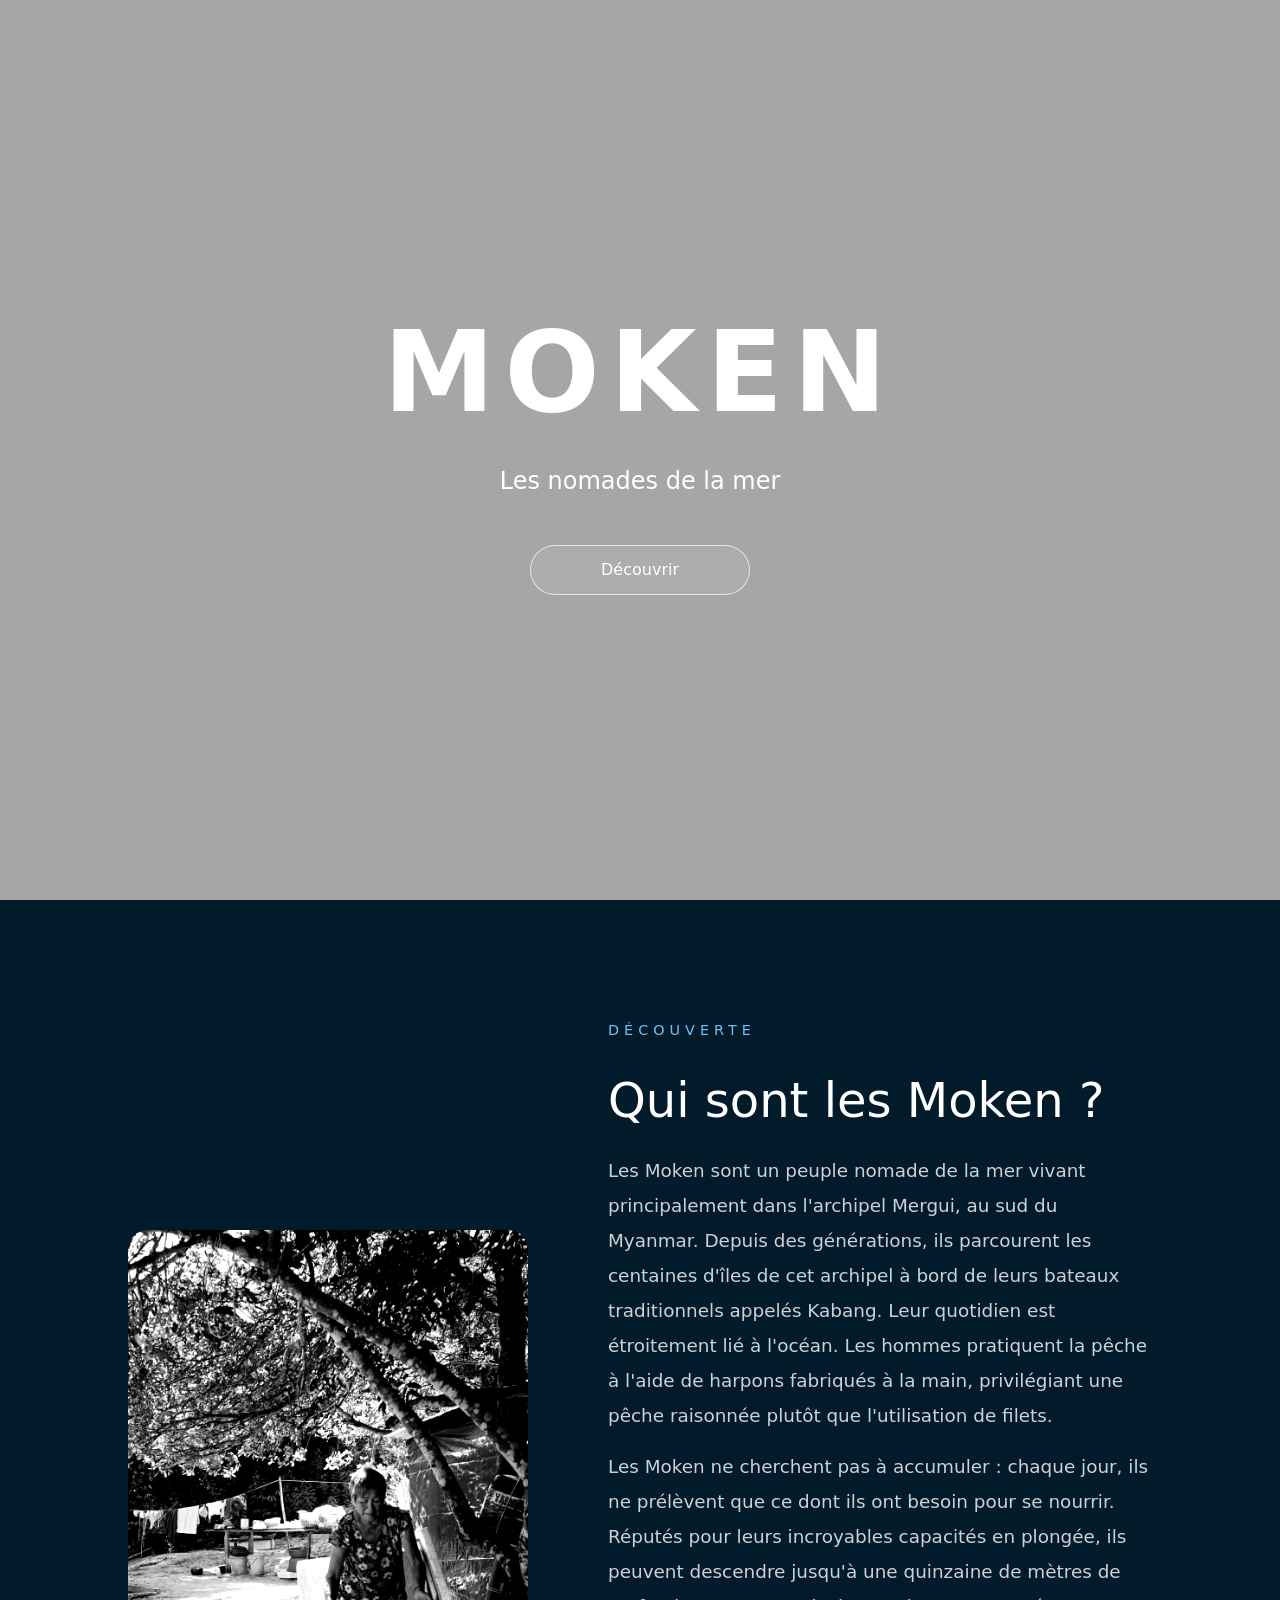
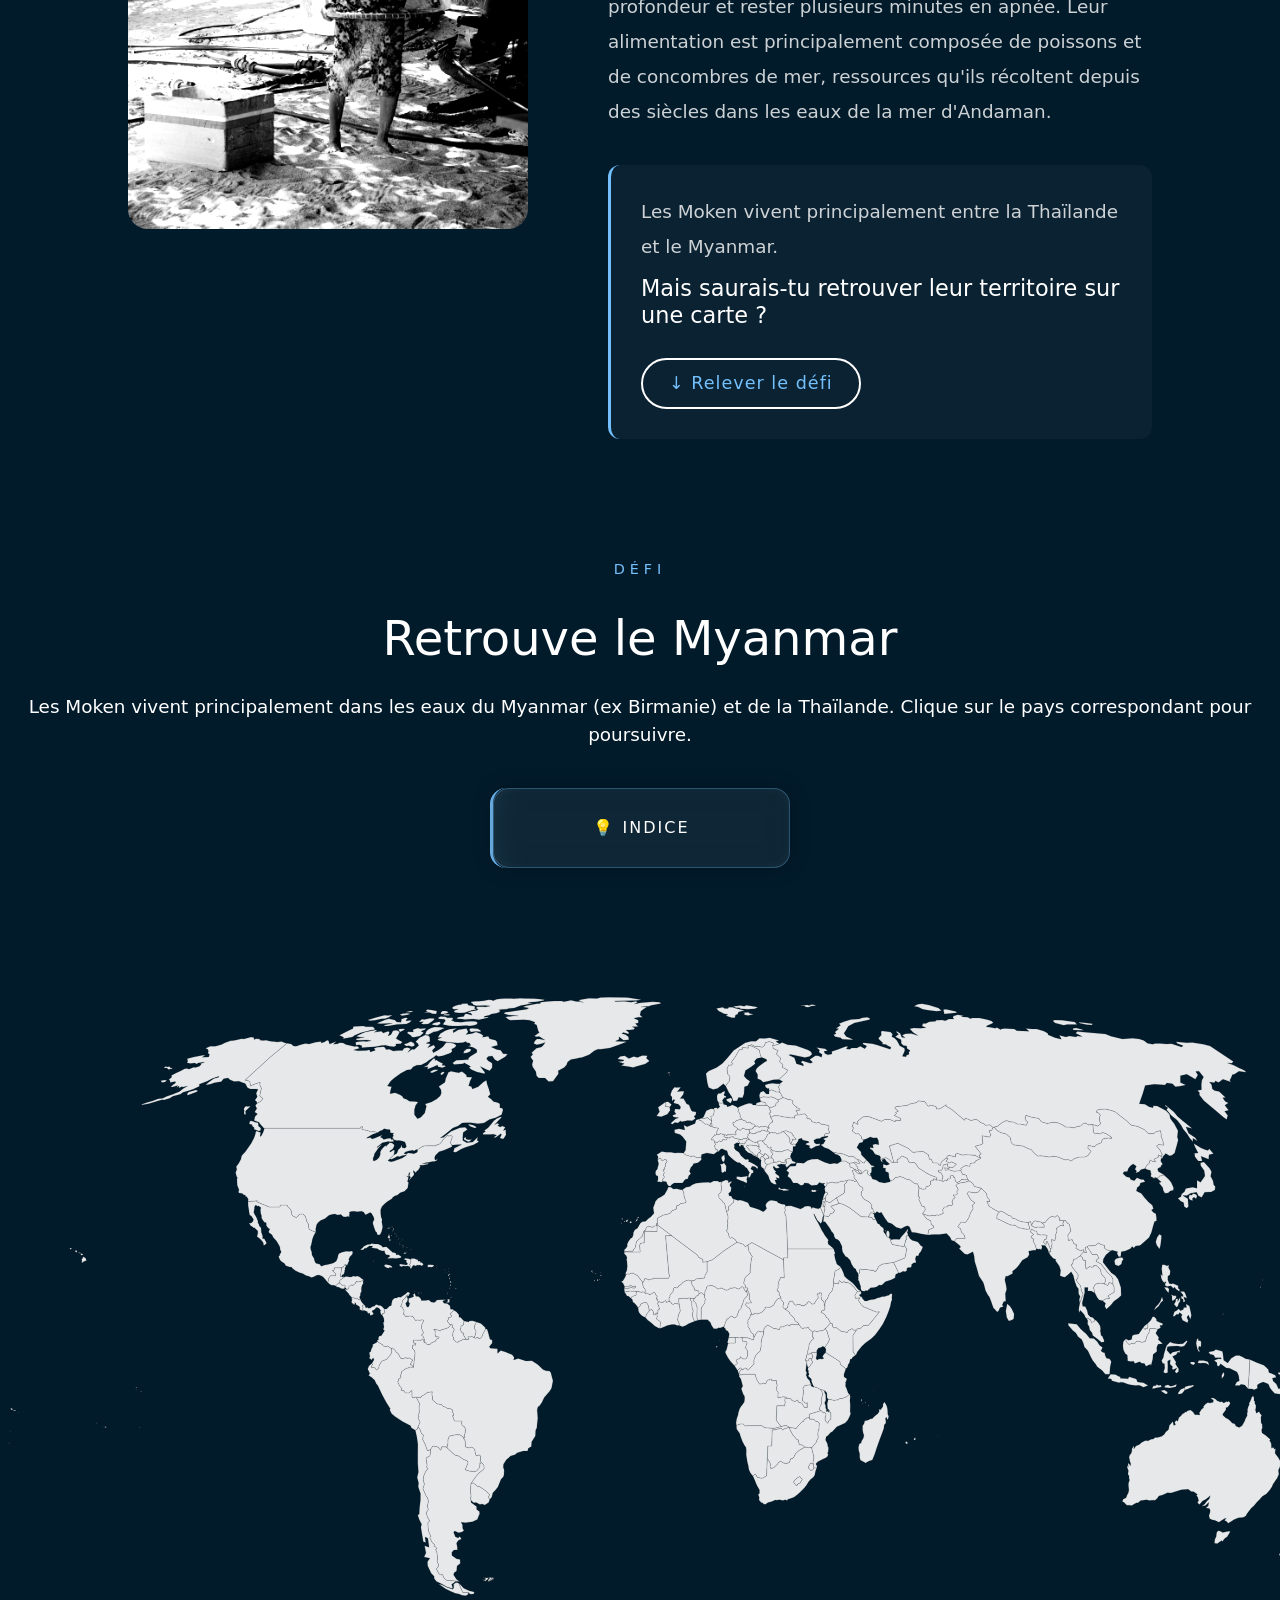
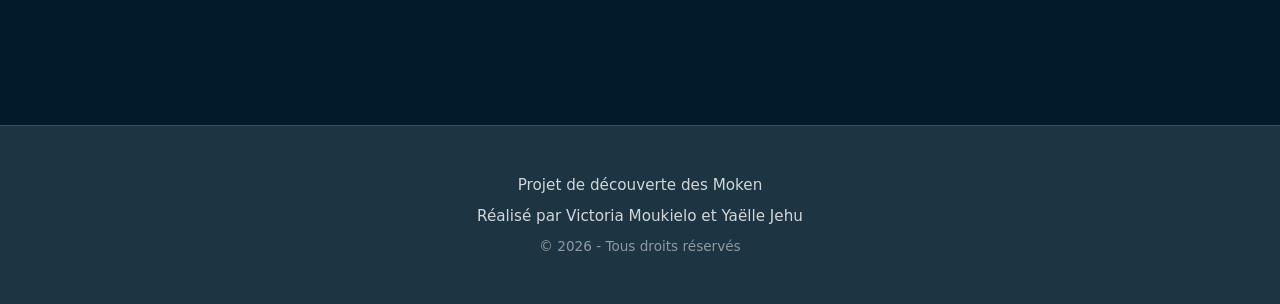
==== commit 603ca3e3: "2k26 v2" ====
--- a/index.html
+++ b/index.html
@@ -14,7 +14,7 @@
 
 <section class="hero">
 
-    <video autoplay muted loop playsinline>
+    <video autoplay muted loop playsinline preload="auto">
         <source src="/video/ocean.mp4" type="video/mp4">
     </video>
 
@@ -38,12 +38,11 @@
         <h2>Qui sont les Moken ?</h2>
 
         <p>
-           Bien avant les frontières modernes, un peuple parcourait déjà les eaux de la mer d'Andaman.
+          Les Moken sont un peuple nomade de la mer vivant principalement dans l'archipel Mergui, au sud du Myanmar. Depuis des générations, ils parcourent les centaines d'îles de cet archipel à bord de leurs bateaux traditionnels appelés Kabang.
 
-Les Moken vivent depuis des générations au plus près de l'océan. À bord de leurs Kabang, ils naviguent entre les îles, pêchent, plongent et transmettent leurs connaissances de la mer.
+Leur quotidien est étroitement lié à l'océan. Les hommes pratiquent la pêche à l'aide de harpons fabriqués à la main, privilégiant une pêche raisonnée plutôt que l'utilisation de filets.</p> <p> Les Moken ne cherchent pas à accumuler : chaque jour, ils ne prélèvent que ce dont ils ont besoin pour se nourrir.
 
-Aujourd'hui encore, leur mode de vie fascine les chercheurs et témoigne d'une relation unique entre l'être humain et son environnement.
-        </p>
+Réputés pour leurs incroyables capacités en plongée, ils peuvent descendre jusqu'à une quinzaine de mètres de profondeur et rester plusieurs minutes en apnée. Leur alimentation est principalement composée de poissons et de concombres de mer, ressources qu'ils récoltent depuis des siècles dans les eaux de la mer d'Andaman.
         <div class="challenge-box">
     <p>
         Les Moken vivent principalement entre la Thaïlande et le Myanmar.
--- a/style.css
+++ b/style.css
@@ -479,7 +479,7 @@
 
 .section-tag{
     display: block;
-    text-align: center;
+    
     margin-bottom: 15px;
 
     color: #74c0fc;
